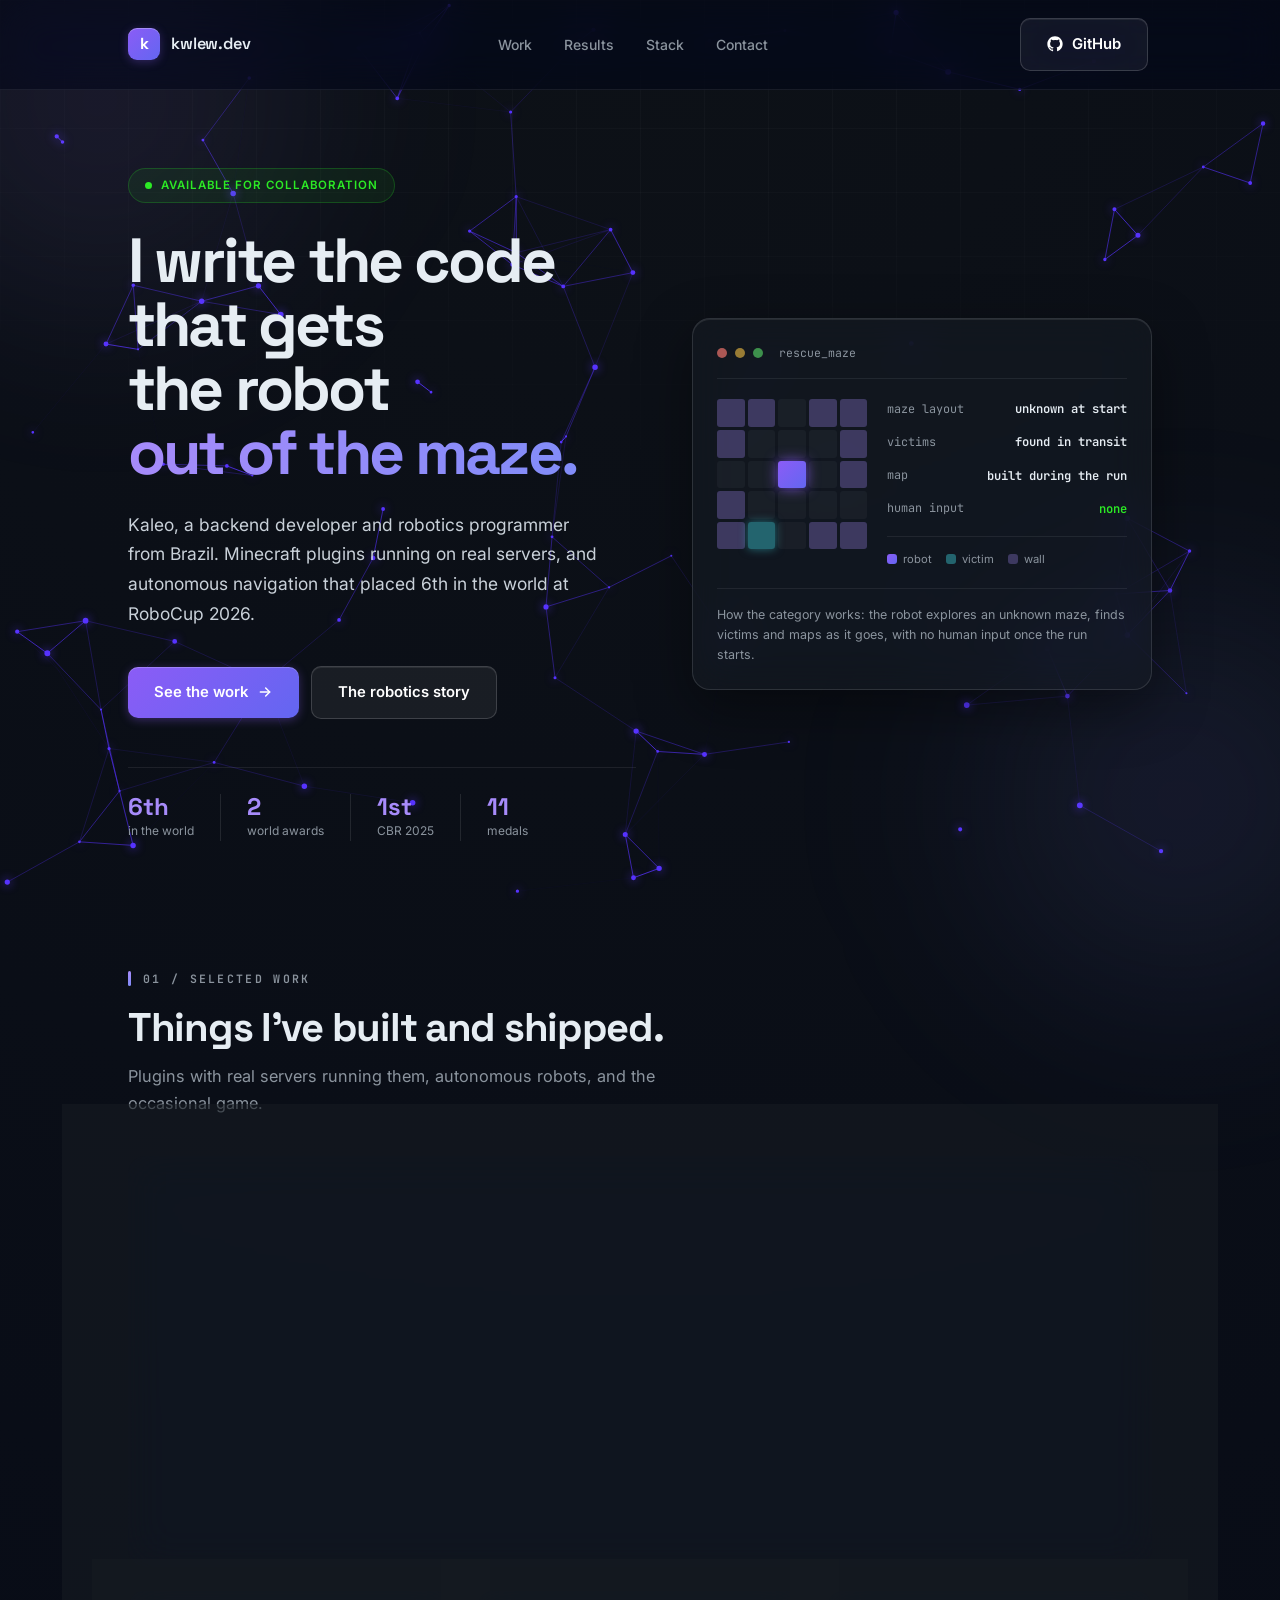
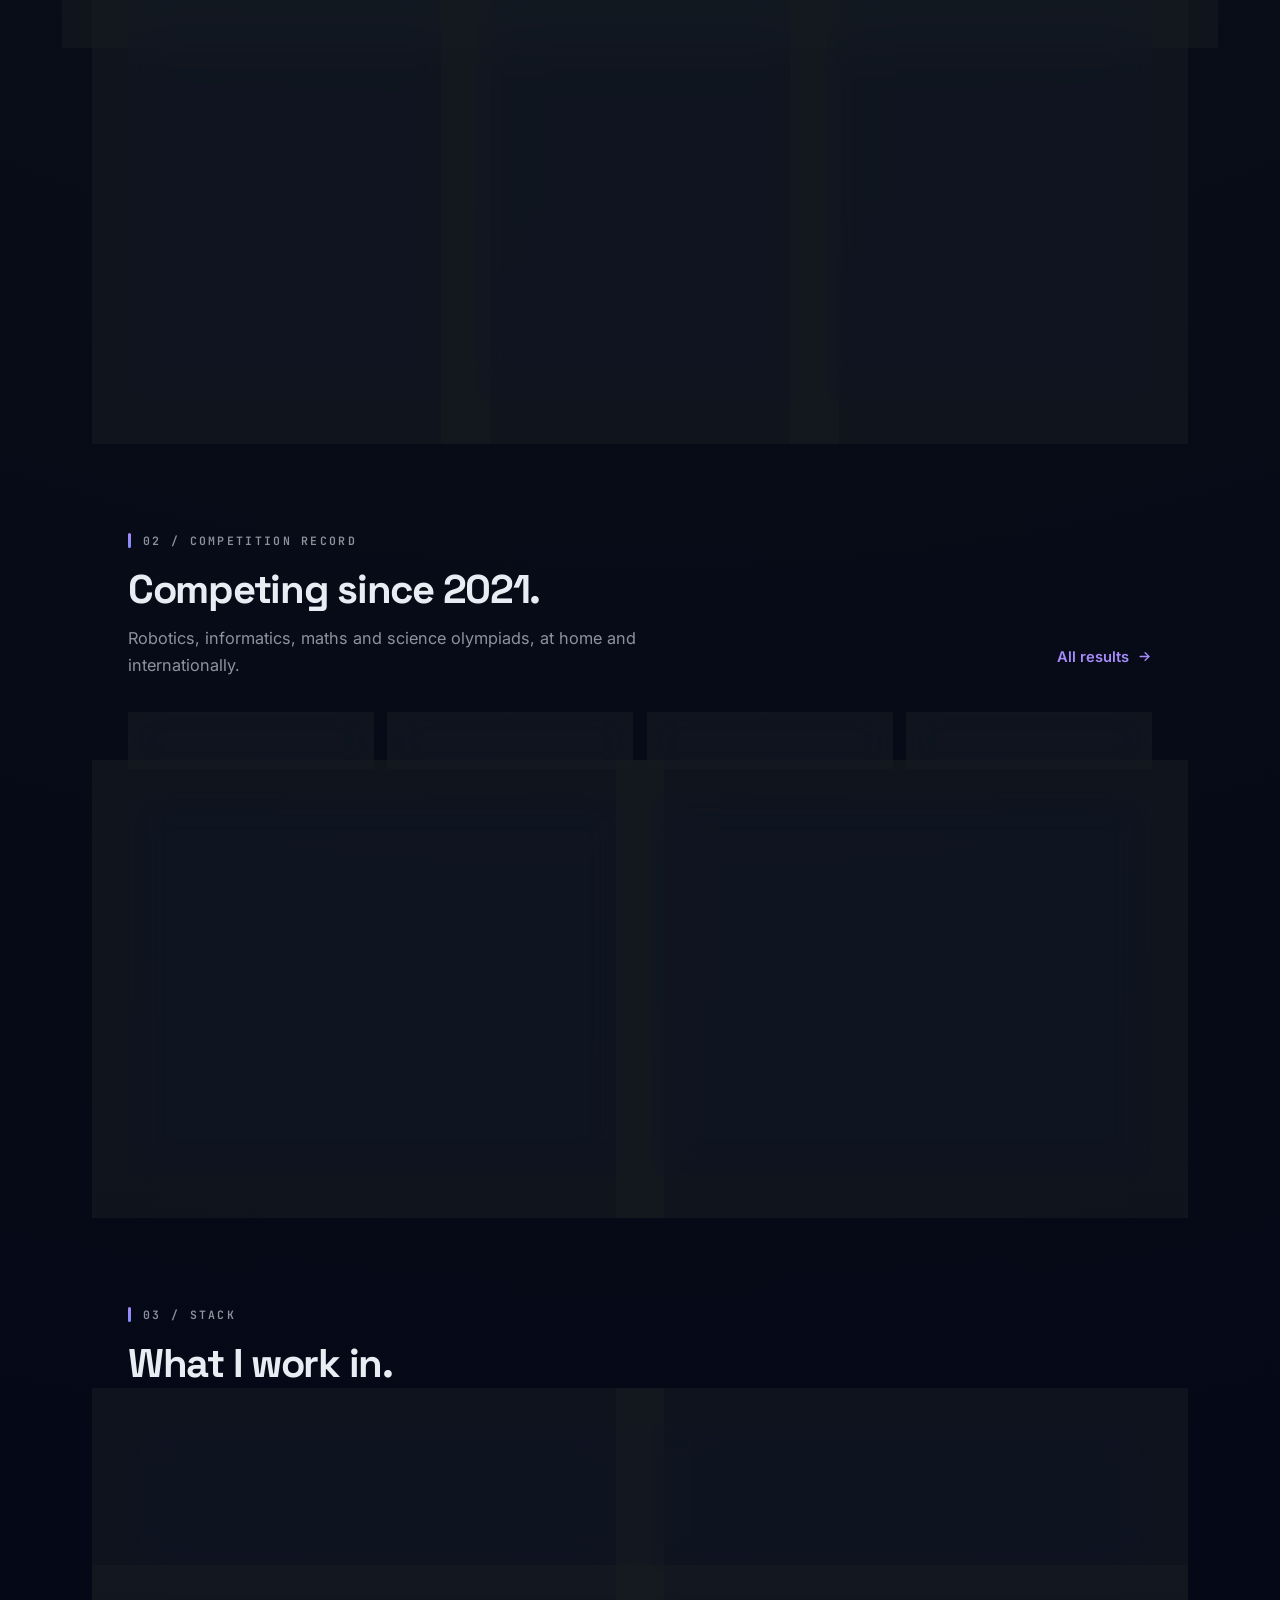
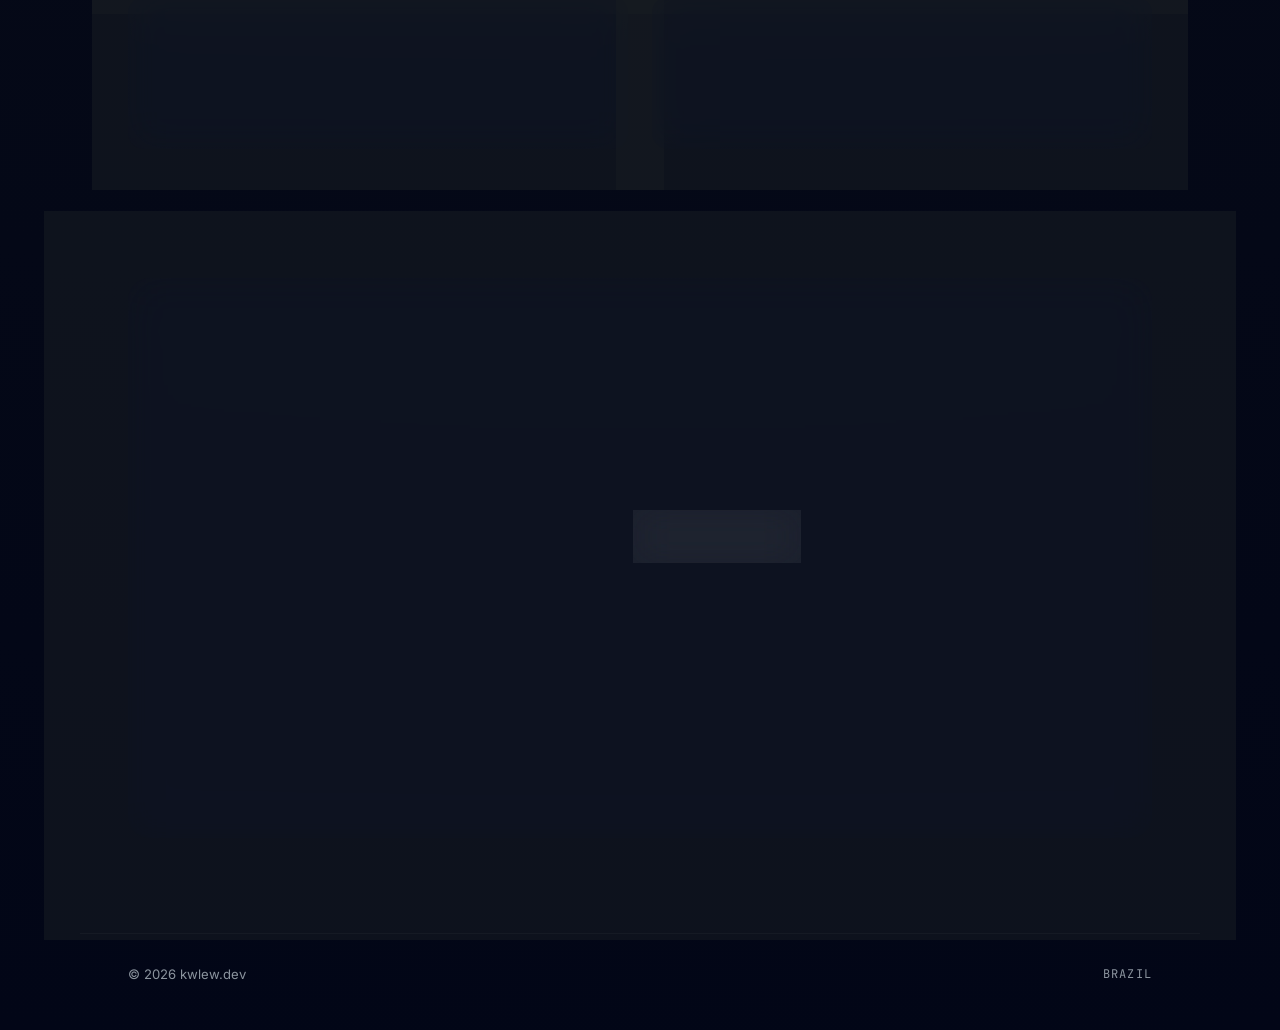
==== index.html @ 6e684828 "Update kMoney description and adjust competition notes; modify sitemap for Starsown game page" ====
<!DOCTYPE html>
<html lang="en">
<head>
  <meta charset="UTF-8" />
  <meta name="viewport" content="width=device-width, initial-scale=1.0" />
  <meta name="description" content="kwlew (Kaleo Soares): backend developer and robotics programmer from Brazil. Minecraft server plugins, autonomous rescue robotics, and international competition results." />
  <meta property="og:type"             content="website" />
  <meta property="og:url"              content="https://kwlew.dev/" />
  <meta property="og:title"            content="kwlew.dev" />
  <meta property="og:description"      content="Backend developer and robotics programmer from Brazil. Minecraft server plugins, autonomous rescue robotics, and international competition results." />
  <meta property="og:image"            content="https://kwlew.dev/assets/images/og-image.png" />
  <meta name="twitter:card"            content="summary_large_image" />
  <meta name="twitter:title"           content="kwlew.dev" />
  <meta name="twitter:description"     content="Backend developer and robotics programmer from Brazil. Minecraft server plugins, autonomous rescue robotics, and international competition results." />
  <meta name="twitter:image"           content="https://kwlew.dev/assets/images/og-image.png" />
  <title>kwlew.dev</title>
  <link rel="icon" type="image/png" sizes="32x32" href="/assets/images/favicon-32.png">
  <link rel="icon" type="image/png" sizes="64x64" href="/assets/images/favicon-64.png">
  <link rel="preconnect" href="https://fonts.googleapis.com">
  <link rel="preconnect" href="https://fonts.gstatic.com" crossorigin>
  <link href="https://fonts.googleapis.com/css2?family=Space+Grotesk:wght@500;600;700&family=Inter:wght@400;500;600;700&family=JetBrains+Mono:wght@500;600&display=swap" rel="stylesheet">
  <link rel="stylesheet" href="/assets/css/main.css?v=12">
</head>
<body>
  <canvas id="particles-bg"></canvas>
  <div class="grid-veil" aria-hidden="true"></div>

  <nav class="site-nav" aria-label="Main navigation">
    <div class="site-nav-inner">
      <a href="#top" class="nav-brand">
        <span class="brand-mark" aria-hidden="true">k</span>
        <span class="brand-name">kwlew.dev</span>
      </a>

      <div class="nav-menu">
        <a href="#work" class="nav-item">Work</a>
        <a href="#results" class="nav-item">Results</a>
        <a href="#stack" class="nav-item">Stack</a>
        <a href="#contact" class="nav-item">Contact</a>
      </div>

      <a class="btn secondary" href="https://github.com/kwlew" target="_blank" rel="noopener noreferrer">
        <svg class="btn-icon" viewBox="0 0 24 24" fill="currentColor" aria-hidden="true"><path d="M12 .5C5.65.5.5 5.65.5 12c0 5.1 3.29 9.43 7.86 10.96.57.1.78-.25.78-.56 0-.27-.01-1.16-.02-2.1-3.2.7-3.88-1.54-3.88-1.54-.52-1.32-1.28-1.67-1.28-1.67-1.05-.72.08-.71.08-.71 1.16.08 1.77 1.2 1.77 1.2 1.03 1.76 2.7 1.25 3.36.96.1-.75.4-1.25.72-1.54-2.55-.29-5.23-1.27-5.23-5.66 0-1.25.45-2.27 1.2-3.07-.12-.3-.52-1.52.12-3.17 0 0 .98-.31 3.2 1.17a11.1 11.1 0 0 1 2.92-.39c.99 0 2 .13 2.92.39 2.22-1.48 3.2-1.17 3.2-1.17.64 1.65.24 2.87.12 3.17.75.8 1.2 1.82 1.2 3.07 0 4.4-2.69 5.37-5.25 5.65.41.35.77 1.04.77 2.1 0 1.52-.01 2.74-.01 3.11 0 .31.2.67.79.56A11.51 11.51 0 0 0 23.5 12C23.5 5.65 18.35.5 12 .5z"/></svg>
        <span>GitHub</span>
      </a>
    </div>
  </nav>

  <main>

    <!-- ===== HERO ===== -->
    <section class="hero" id="top" aria-label="Introduction">
      <div class="hero-grid">

        <div class="hero-body">
          <div class="status-pill">
            <span class="status-dot"></span>
            Available for collaboration
          </div>

          <h1 class="hero-title">
            I write the code<br>that gets the robot<br>
            <span class="accent">out of the maze.</span>
          </h1>

          <p class="hero-sub">
            Kaleo, a backend developer and robotics programmer from Brazil. Minecraft
            plugins running on real servers, and autonomous navigation that placed 6th
            in the world at RoboCup 2026.
          </p>

          <div class="hero-actions">
            <a class="btn" href="#work">
              <span>See the work</span>
              <svg class="arrow" width="16" height="16" viewBox="0 0 24 24" fill="none" stroke="currentColor" stroke-width="2.2" stroke-linecap="round" stroke-linejoin="round" aria-hidden="true"><path d="M5 12h14"></path><path d="m13 6 6 6-6 6"></path></svg>
            </a>
            <a class="btn secondary" href="/robotics.html">
              <span>The robotics story</span>
            </a>
          </div>

          <dl class="hero-stats">
            <div class="hero-stat">
              <dt class="hero-stat-num">6th</dt>
              <dd class="hero-stat-label">in the world</dd>
            </div>
            <div class="hero-stat">
              <dt class="hero-stat-num">2</dt>
              <dd class="hero-stat-label">world awards</dd>
            </div>
            <div class="hero-stat">
              <dt class="hero-stat-num">1st</dt>
              <dd class="hero-stat-label">CBR 2025</dd>
            </div>
            <div class="hero-stat">
              <dt class="hero-stat-num">11</dt>
              <dd class="hero-stat-label">medals</dd>
            </div>
          </dl>
        </div>

        <!-- Illustrative schematic of the Rescue Maze task, not a recorded run. -->
        <figure class="hero-panel">
          <div class="panel-bar">
            <span class="panel-bar-dot" style="background: rgba(255, 123, 114, 0.65);"></span>
            <span class="panel-bar-dot" style="background: rgba(227, 179, 65, 0.65);"></span>
            <span class="panel-bar-dot" style="background: rgba(86, 211, 100, 0.65);"></span>
            <span class="panel-bar-title">rescue_maze</span>
          </div>

          <div class="panel-body">
            <div class="maze" role="img" aria-label="Schematic of a rescue maze: walls, open tiles, the robot, and a victim">
              <span class="maze-cell wall"></span>
              <span class="maze-cell wall"></span>
              <span class="maze-cell"></span>
              <span class="maze-cell wall"></span>
              <span class="maze-cell wall"></span>

              <span class="maze-cell wall"></span>
              <span class="maze-cell"></span>
              <span class="maze-cell"></span>
              <span class="maze-cell"></span>
              <span class="maze-cell wall"></span>

              <span class="maze-cell"></span>
              <span class="maze-cell"></span>
              <span class="maze-cell bot"></span>
              <span class="maze-cell"></span>
              <span class="maze-cell wall"></span>

              <span class="maze-cell wall"></span>
              <span class="maze-cell"></span>
              <span class="maze-cell"></span>
              <span class="maze-cell"></span>
              <span class="maze-cell"></span>

              <span class="maze-cell wall"></span>
              <span class="maze-cell victim"></span>
              <span class="maze-cell"></span>
              <span class="maze-cell wall"></span>
              <span class="maze-cell wall"></span>
            </div>

            <div class="panel-specs">
              <dl class="spec-list">
                <div class="spec-row"><dt>maze layout</dt><dd>unknown at start</dd></div>
                <div class="spec-row"><dt>victims</dt><dd>found in transit</dd></div>
                <div class="spec-row"><dt>map</dt><dd>built during the run</dd></div>
                <div class="spec-row"><dt>human input</dt><dd class="on">none</dd></div>
              </dl>

              <div class="panel-legend">
                <span class="legend-item">
                  <span class="legend-swatch" style="background: var(--gradient-btn);"></span>robot
                </span>
                <span class="legend-item">
                  <span class="legend-swatch" style="background: rgba(57, 197, 207, 0.45);"></span>victim
                </span>
                <span class="legend-item">
                  <span class="legend-swatch" style="background: rgba(167, 139, 250, 0.3);"></span>wall
                </span>
              </div>
            </div>
          </div>

          <figcaption class="panel-note">
            How the category works: the robot explores an unknown maze, finds victims and
            maps as it goes, with no human input once the run starts.
          </figcaption>
        </figure>

      </div>
    </section>

    <!-- ===== SELECTED WORK ===== -->
    <section class="section" id="work" aria-label="Selected work">
      <p class="eyebrow">01 / Selected work</p>
      <h2 class="section-title">Things I&rsquo;ve built and shipped.</h2>
      <p class="section-lead">Plugins with real servers running them, autonomous robots, and the occasional game.</p>

      <div class="featured">
        <div class="featured-body">
          <div class="featured-meta">
            <span class="tag brand">Featured</span>
            <span class="featured-team">BYTEVOLTATEAM</span>
          </div>

          <h3 class="featured-title">Autonomous Rescue Robotics</h3>

          <p>
            RoboCup Rescue Maze robots explore an unknown multi-level maze, detect victims
            and map as they go, with zero human input once the run starts. I write the
            navigation, sensor fusion and victim-detection code.
          </p>

          <div class="tags stack-tags" style="margin-top: 20px;">
            <span class="tag cyan">C / C++</span>
            <span class="tag cyan">Embedded</span>
            <span class="tag gold">Autonomous Nav</span>
            <span class="tag blue">Sensor Fusion</span>
          </div>

          <a class="btn" href="/robotics.html" style="margin-top: 26px; margin-left: 0;">
            <span>Read the full story</span>
            <svg class="arrow" width="15" height="15" viewBox="0 0 24 24" fill="none" stroke="currentColor" stroke-width="2.2" stroke-linecap="round" stroke-linejoin="round" aria-hidden="true"><path d="M5 12h14"></path><path d="m13 6 6 6-6 6"></path></svg>
          </a>
        </div>

        <div class="featured-panel">
          <div class="panel-head">RoboCup 2026 &middot; Incheon, Korea</div>
          <div class="result-row"><span>Outstanding Innovation Award</span><span class="medal-badge world">Winner</span></div>
          <div class="result-row"><span>Community Award</span><span class="medal-badge world">1st Place</span></div>
          <div class="result-row"><span>Overall</span><span class="medal-badge phase">6th Place</span></div>
          <div class="result-row"><span>Documents</span><span class="medal-badge phase">4th Place</span></div>
          <div class="result-row"><span>Super Teams</span><span class="medal-badge phase">5th Place</span></div>
          <div class="result-row"><span>Technical Challenge</span><span class="medal-badge phase">6th Place</span></div>
        </div>
      </div>

      <div class="work-grid">

        <article class="work-card">
          <div class="work-icon" aria-hidden="true">
            <svg width="20" height="20" viewBox="0 0 24 24" fill="none" stroke="currentColor" stroke-width="1.8" stroke-linecap="round" stroke-linejoin="round"><circle cx="12" cy="12" r="8"></circle><path d="M14.8 9.4a3.4 3.4 0 0 0-5.6 1.3"></path><path d="M9.2 14.6a3.4 3.4 0 0 0 5.6-1.3"></path><path d="M12 7v10"></path></svg>
          </div>
          <h3>kMoney</h3>
          <p>A modern economy plugin for Paper 1.21+. Vault compatible, PlaceholderAPI support, money checks, async leaderboard and multi-currency support.</p>
          <div class="tags stack-tags" style="margin-top: 18px;">
            <span class="tag gold">Java</span>
            <span class="tag white">Paper</span>
            <span class="tag red">Open Source</span>
          </div>
          <div class="work-links">
            <a href="/plugins/kmoney.html">Plugin page</a>
            <a href="/docs/kmoney.html">Docs</a>
            <a href="https://modrinth.com/plugin/kmoney" target="_blank" rel="noopener noreferrer">Modrinth</a>
          </div>
        </article>

        <article class="work-card">
          <div class="work-icon" aria-hidden="true">
            <svg width="20" height="20" viewBox="0 0 24 24" fill="none" stroke="currentColor" stroke-width="1.8" stroke-linecap="round" stroke-linejoin="round"><path d="M4 11.5 12 4l8 7.5"></path><path d="M6 10.5V19h12v-8.5"></path><path d="M10 19v-4.5h4V19"></path></svg>
          </div>
          <h3>kSetHome</h3>
          <p>High-performance home management built for speed and a clean, service-based architecture. Multiple homes per player, fully configurable.</p>
          <div class="tags stack-tags" style="margin-top: 18px;">
            <span class="tag gold">Java</span>
            <span class="tag white">Paper</span>
            <span class="tag red">Open Source</span>
          </div>
          <div class="work-links">
            <a href="/plugins/ksethome.html">Plugin page</a>
            <a href="/docs/ksethome.html">Docs</a>
            <a href="https://github.com/kwlew/kSetHome" target="_blank" rel="noopener noreferrer">GitHub</a>
          </div>
        </article>

        <article class="work-card">
          <div class="work-icon" aria-hidden="true">
            <svg width="20" height="20" viewBox="0 0 24 24" fill="none" stroke="currentColor" stroke-width="1.8" stroke-linecap="round" stroke-linejoin="round"><path d="M6.5 8h11a4 4 0 0 1 3.9 3.1l.9 4A3.4 3.4 0 0 1 19 19c-1 0-1.9-.5-2.5-1.3L15 16H9l-1.5 1.7C6.9 18.5 6 19 5 19a3.4 3.4 0 0 1-3.3-3.9l.9-4A4 4 0 0 1 6.5 8Z"></path><path d="M7.5 12.5h2"></path><path d="M8.5 11.5v2"></path><circle cx="16" cy="12" r=".6" fill="currentColor"></circle></svg>
          </div>
          <h3>Starsown</h3>
          <p>An RPG-Like 2D top down built with L&Ouml;VE2D, a side project for getting hands-on with Lua and real-time game loops.</p>
          <div class="tags stack-tags" style="margin-top: 18px;">
            <span class="tag pink">L&Ouml;VE2D</span>
            <span class="tag blue">Lua</span>
            <span class="tag red">Open Source</span>
          </div>
          <div class="work-links">
            <a href="/games/starsown.html">Game page</a>
            <a href="https://github.com/kwlew/Starsown" target="_blank" rel="noopener noreferrer">GitHub</a>
          </div>
        </article>

      </div>
    </section>

    <!-- ===== COMPETITION RECORD ===== -->
    <section class="section" id="results" aria-label="Competition record">
      <p class="eyebrow">02 / Competition record</p>

      <div class="section-head">
        <div>
          <h2 class="section-title">Competing since 2021.</h2>
          <p class="section-lead">Robotics, informatics, maths and science olympiads, at home and internationally.</p>
        </div>
        <a class="text-link" href="/achievements.html">
          <span>All results</span>
          <svg width="15" height="15" viewBox="0 0 24 24" fill="none" stroke="currentColor" stroke-width="2.2" stroke-linecap="round" stroke-linejoin="round" aria-hidden="true"><path d="M5 12h14"></path><path d="m13 6 6 6-6 6"></path></svg>
        </a>
      </div>

      <div class="medal-tiles">
        <div class="medal-summary-item gold">
          <span class="medal-summary-count">4</span>
          <span class="medal-summary-label">Gold</span>
        </div>
        <div class="medal-summary-item silver">
          <span class="medal-summary-count">6</span>
          <span class="medal-summary-label">Silver</span>
        </div>
        <div class="medal-summary-item bronze">
          <span class="medal-summary-count">1</span>
          <span class="medal-summary-label">Bronze</span>
        </div>
        <div class="medal-summary-item national">
          <span class="medal-summary-count">1</span>
          <span class="medal-summary-label">National win</span>
        </div>
      </div>

      <div class="record-grid">

        <article class="record-card">
          <div class="record-name">CBR 2025</div>
          <div class="record-meta">Competi&ccedil;&atilde;o Brasileira de Rob&oacute;tica &middot; Vit&oacute;ria, ES</div>
          <div class="record-sub">A clean sweep of our category.</div>

          <div class="record-rows">
            <div class="result-row"><span>Overall</span><span class="medal-badge national">1st Place</span></div>
            <div class="result-row"><span>Super Teams</span><span class="medal-badge gold">1st Place</span></div>
            <div class="result-row"><span>Technical Challenge</span><span class="medal-badge gold">1st Place</span></div>
            <div class="result-row"><span>Team Description Paper</span><span class="medal-badge gold">1st Place</span></div>
            <div class="result-row"><span>Video</span><span class="medal-badge gold">1st Place</span></div>
          </div>

          <p class="record-note">Competing at CBR 2026 in Jo&atilde;o Pessoa this November 25th-29th.</p>
        </article>

        <article class="record-card">
          <div class="record-name">Olympiads</div>
          <div class="record-meta">Maths, geography, logic, astronomy, informatics</div>
          <div class="record-sub">Individual results, 2021 to 2026.</div>

          <div class="record-rows">
            <div class="result-row"><span>Matem&aacute;tica Canguru &middot; OMC</span><span class="medal-badge gold">3&times; Gold</span></div>
            <div class="result-row"><span>Geografia &middot; OBG</span><span class="medal-badge gold">Gold</span></div>
            <div class="result-row"><span>Rob&oacute;tica Te&oacute;rica &middot; OBR</span><span class="medal-badge silver">Silver</span></div>
            <div class="result-row"><span>Racioc&iacute;nio L&oacute;gico &middot; OBRL</span><span class="medal-badge silver">2&times; Silver</span></div>
            <div class="result-row"><span>Inform&aacute;tica &middot; OBI</span><span class="medal-badge phase">3&times; 2nd Phase</span></div>
          </div>

          <p class="record-note">Plus OBA, OBCIT, OCI, OCQ, ONAD, OBF and OCM. See all results.</p>
        </article>

      </div>
    </section>

    <!-- ===== STACK ===== -->
    <section class="section" id="stack" aria-label="Tech stack">
      <p class="eyebrow">03 / Stack</p>
      <h2 class="section-title">What I work in.</h2>

      <div class="stack-grid">

        <div class="stack-card">
          <div class="stack-card-label">Languages</div>
          <div class="tags">
            <span class="tag orange">Java</span>
            <span class="tag purple">Kotlin</span>
            <span class="tag blue">C++</span>
            <span class="tag cyan">C</span>
            <span class="tag purple">C#</span>
            <span class="tag gold">Python</span>
            <span class="tag gold">JavaScript</span>
            <span class="tag blue">Lua</span>
            <span class="tag cyan">SQL</span>
            <span class="tag orange">HTML5</span>
            <span class="tag blue">CSS3</span>
          </div>
        </div>

        <div class="stack-card">
          <div class="stack-card-label">Backend and Cloud</div>
          <div class="tags">
            <span class="tag green">Spring</span>
            <span class="tag green">Node.js</span>
            <span class="tag white">Paper</span>
            <span class="tag orange">Cloudflare Workers</span>
            <span class="tag cyan">FastAPI</span>
            <span class="tag green">Supabase</span>
          </div>
        </div>

        <div class="stack-card">
          <div class="stack-card-label">Embedded and Systems</div>
          <div class="tags">
            <span class="tag gold">MicroPython</span>
            <span class="tag cyan">RTOS</span>
            <span class="tag white">Linux</span>
            <span class="tag red">OpenGL</span>
            <span class="tag gray">LWJGL</span>
            <span class="tag pink">L&Ouml;VE2D</span>
            <span class="tag white">raylib</span>
          </div>
        </div>

        <div class="stack-card">
          <div class="stack-card-label">Tooling</div>
          <div class="tags">
            <span class="tag blue">Docker</span>
            <span class="tag orange">Git</span>
            <span class="tag cyan">Gradle</span>
            <span class="tag red">Maven</span>
            <span class="tag green">WSL</span>
            <span class="tag purple">discord.js</span>
            <span class="tag white">GitHub Actions</span>
          </div>
        </div>

      </div>
    </section>

    <!-- ===== CONTACT ===== -->
    <section class="section" id="contact" aria-label="Contact">
      <div class="cta-panel">
        <div class="cta-inner">
          <p class="eyebrow">04 / Contact</p>
          <h2 class="section-title">Let&rsquo;s build something.</h2>
          <p class="section-lead">Open to collaboration on plugins, robotics and anything embedded. Email is the fastest way to reach me.</p>

          <div class="cta-actions">
            <a class="btn" href="mailto:kwlew.dev@gmail.com?subject=Project%20inquiry">
              <svg class="btn-icon" viewBox="0 0 24 24" fill="none" stroke="currentColor" stroke-width="2" stroke-linecap="round" stroke-linejoin="round" aria-hidden="true"><rect width="20" height="16" x="2" y="4" rx="2"></rect><path d="m22 7-8.97 5.7a1.94 1.94 0 0 1-2.06 0L2 7"></path></svg>
              <span>Email me</span>
            </a>
            <a class="btn secondary" href="https://github.com/kwlew" target="_blank" rel="noopener noreferrer">
              <svg class="btn-icon" viewBox="0 0 24 24" fill="currentColor" aria-hidden="true"><path d="M12 .5C5.65.5.5 5.65.5 12c0 5.1 3.29 9.43 7.86 10.96.57.1.78-.25.78-.56 0-.27-.01-1.16-.02-2.1-3.2.7-3.88-1.54-3.88-1.54-.52-1.32-1.28-1.67-1.28-1.67-1.05-.72.08-.71.08-.71 1.16.08 1.77 1.2 1.77 1.2 1.03 1.76 2.7 1.25 3.36.96.1-.75.4-1.25.72-1.54-2.55-.29-5.23-1.27-5.23-5.66 0-1.25.45-2.27 1.2-3.07-.12-.3-.52-1.52.12-3.17 0 0 .98-.31 3.2 1.17a11.1 11.1 0 0 1 2.92-.39c.99 0 2 .13 2.92.39 2.22-1.48 3.2-1.17 3.2-1.17.64 1.65.24 2.87.12 3.17.75.8 1.2 1.82 1.2 3.07 0 4.4-2.69 5.37-5.25 5.65.41.35.77 1.04.77 2.1 0 1.52-.01 2.74-.01 3.11 0 .31.2.67.79.56A11.51 11.51 0 0 0 23.5 12C23.5 5.65 18.35.5 12 .5z"/></svg>
              <span>View GitHub</span>
            </a>
          </div>

          <div class="contact-grid">

            <a href="https://modrinth.com/user/kwlew" class="contact-card contact-modrinth" target="_blank" rel="noopener noreferrer">
              <svg class="social-icon" viewBox="0 0 24 24" fill="currentColor" aria-hidden="true">
                <path d="M12.252.004a11.78 11.768 0 0 0-8.92 3.73 11 10.999 0 0 0-2.17 3.11 11.37 11.359 0 0 0-1.16 5.169c0 1.42.17 2.5.6 3.77.24.759.77 1.899 1.17 2.529a12.3 12.298 0 0 0 8.85 5.639c.44.05 2.54.07 2.76.02.2-.04.22.1-.26-1.7l-.36-1.37-1.01-.06a8.5 8.489 0 0 1-5.18-1.8 5.34 5.34 0 0 1-1.3-1.26c0-.05.34-.28.74-.5a37.572 37.545 0 0 1 2.88-1.629c.03 0 .5.45 1.06.98l1 .97 2.07-.43 2.06-.43 1.47-1.47c.8-.8 1.48-1.5 1.48-1.52 0-.09-.42-1.63-.46-1.7-.04-.06-.2-.03-1.02.18-.53.13-1.2.3-1.45.4l-.48.15-.53.53-.53.53-.93.1-.93.07-.52-.5a2.7 2.7 0 0 1-.96-1.7l-.13-.6.43-.57c.68-.9.68-.9 1.46-1.1.4-.1.65-.2.83-.33.13-.099.65-.579 1.14-1.069l.9-.9-.7-.7-.7-.7-1.95.54c-1.07.3-1.96.53-1.97.53-.03 0-2.23 2.48-2.63 2.97l-.29.35.28 1.03c.16.56.3 1.16.31 1.34l.03.3-.34.23c-.37.23-2.22 1.3-2.84 1.63-.36.2-.37.2-.44.1-.08-.1-.23-.6-.32-1.03-.18-.86-.17-2.75.02-3.73a8.84 8.839 0 0 1 7.9-6.93c.43-.03.77-.08.78-.1.06-.17.5-2.999.47-3.039-.01-.02-.1-.02-.2-.03Zm3.68.67c-.2 0-.3.1-.37.38-.06.23-.46 2.42-.46 2.52 0 .04.1.11.22.16a8.51 8.499 0 0 1 2.99 2 8.38 8.379 0 0 1 2.16 3.449 6.9 6.9 0 0 1 .4 2.8c0 1.07 0 1.27-.1 1.73a9.37 9.369 0 0 1-1.76 3.769c-.32.4-.98 1.06-1.37 1.38-.38.32-1.54 1.1-1.7 1.14-.1.03-.1.06-.07.26.03.18.64 2.56.7 2.78l.06.06a12.07 12.058 0 0 0 7.27-9.4c.13-.77.13-2.58 0-3.4a11.96 11.948 0 0 0-5.73-8.578c-.7-.42-2.05-1.06-2.25-1.06Z"/>
              </svg>
              <div>
                <strong>Modrinth</strong>
                <small>Plugin downloads</small>
              </div>
            </a>

            <a href="https://codeforces.com/profile/kwlew" class="contact-card contact-codeforces" target="_blank" rel="noopener noreferrer">
              <svg class="social-icon" viewBox="0 0 24 24" fill="currentColor" aria-hidden="true">
                <path d="M4.5 7.5A1.5 1.5 0 0 1 6 9v10.5A1.5 1.5 0 0 1 4.5 21h-3A1.5 1.5 0 0 1 0 19.5V9a1.5 1.5 0 0 1 1.5-1.5h3zm9-4.5A1.5 1.5 0 0 1 15 4.5v15a1.5 1.5 0 0 1-1.5 1.5h-3A1.5 1.5 0 0 1 9 19.5v-15A1.5 1.5 0 0 1 10.5 3h3zm9 7.5A1.5 1.5 0 0 1 24 12v7.5A1.5 1.5 0 0 1 22.5 21h-3A1.5 1.5 0 0 1 18 19.5V12a1.5 1.5 0 0 1 1.5-1.5h3z"/>
              </svg>
              <div>
                <strong>Codeforces</strong>
                <small>Competitive programming</small>
              </div>
            </a>

            <a href="https://leetcode.com/u/kwlew" class="contact-card contact-leetcode" target="_blank" rel="noopener noreferrer">
              <svg class="social-icon" viewBox="0 0 24 24" fill="currentColor" aria-hidden="true">
                <path d="M13.483 0a1.374 1.374 0 0 0-.961.438L7.116 6.226l-3.854 4.126a5.266 5.266 0 0 0-1.209 2.104 5.35 5.35 0 0 0-.125.513 5.527 5.527 0 0 0 .062 2.362 5.83 5.83 0 0 0 .349 1.017 5.938 5.938 0 0 0 1.271 1.818l4.277 4.193.039.038c2.248 2.165 5.852 2.133 8.063-.074l2.396-2.392c.54-.54.54-1.414.003-1.955a1.378 1.378 0 0 0-1.951-.003l-2.396 2.392a3.021 3.021 0 0 1-4.205.038l-.02-.019-4.276-4.193c-.652-.64-.972-1.469-.948-2.263a2.68 2.68 0 0 1 .066-.523 2.545 2.545 0 0 1 .619-1.164L9.13 8.114c1.058-1.134 3.204-1.27 4.43-.278l3.501 2.831c.593.48 1.461.387 1.94-.207a1.384 1.384 0 0 0-.207-1.943l-3.5-2.831c-.8-.647-1.766-1.045-2.774-1.202l2.015-2.158A1.384 1.384 0 0 0 13.483 0zm-2.866 12.815a1.38 1.38 0 0 0-1.38 1.382 1.38 1.38 0 0 0 1.38 1.382H20.79a1.38 1.38 0 0 0 1.38-1.382 1.38 1.38 0 0 0-1.38-1.382z"/>
              </svg>
              <div>
                <strong>LeetCode</strong>
                <small>Problem solving</small>
              </div>
            </a>

            <a href="https://instagram.com/kaleo.sm" class="contact-card contact-instagram" target="_blank" rel="noopener noreferrer">
              <svg class="social-icon" viewBox="0 0 24 24" fill="currentColor" aria-hidden="true">
                <path d="M7 2C4.24 2 2 4.24 2 7v10c0 2.76 2.24 5 5 5h10c2.76 0 5-2.24 5-5V7c0-2.76-2.24-5-5-5H7zm10 2c1.66 0 3 1.34 3 3v10c0 1.66-1.34 3-3 3H7c-1.66 0-3-1.34-3-3V7c0-1.66 1.34-3 3-3h10zm-5 3a5 5 0 100 10 5 5 0 000-10zm0 2a3 3 0 110 6 3 3 0 010-6zm4.5-2.75a1.25 1.25 0 100 2.5 1.25 1.25 0 000-2.5z"/>
              </svg>
              <div>
                <strong>Instagram</strong>
                <small>@kaleo.sm</small>
              </div>
            </a>

            <a href="https://neps.academy/user/27568" class="contact-card contact-neps" target="_blank" rel="noopener noreferrer">
              <svg class="social-icon" viewBox="0 0 24 24" fill="currentColor" aria-hidden="true">
                <path d="M2 2h4l7 12V2h4v20h-4L6 10v12H2V2z"/>
              </svg>
              <div>
                <strong>NEPS Academy</strong>
                <small>Olympiad training</small>
              </div>
            </a>

            <span class="contact-card contact-discord" aria-label="Discord server, coming soon">
              <svg class="social-icon" viewBox="0 0 24 24" fill="currentColor" aria-hidden="true">
                <path d="M20.317 4.37a19.791 19.791 0 0 0-4.885-1.515.074.074 0 0 0-.079.037c-.21.375-.444.864-.608 1.25a18.27 18.27 0 0 0-5.487 0 12.64 12.64 0 0 0-.617-1.25.077.077 0 0 0-.079-.037A19.736 19.736 0 0 0 3.677 4.37a.07.07 0 0 0-.032.027C.533 9.046-.32 13.58.099 18.057a.082.082 0 0 0 .031.057 19.9 19.9 0 0 0 5.993 3.03.078.078 0 0 0 .084-.028 14.09 14.09 0 0 0 1.226-1.994.076.076 0 0 0-.041-.106 13.107 13.107 0 0 1-1.872-.892.077.077 0 0 1-.008-.128 10.2 10.2 0 0 0 .372-.292.074.074 0 0 1 .077-.01c3.928 1.793 8.18 1.793 12.062 0a.074.074 0 0 1 .078.01c.12.098.246.198.373.292a.077.077 0 0 1-.006.127 12.299 12.299 0 0 1-1.873.892.077.077 0 0 0-.041.107c.36.698.772 1.362 1.225 1.993a.076.076 0 0 0 .084.028 19.839 19.839 0 0 0 6.002-3.03.077.077 0 0 0 .032-.054c.5-5.177-.838-9.674-3.549-13.66a.061.061 0 0 0-.031-.03zM8.02 15.33c-1.183 0-2.157-1.085-2.157-2.419 0-1.333.956-2.419 2.157-2.419 1.21 0 2.176 1.096 2.157 2.42 0 1.333-.956 2.418-2.157 2.418zm7.975 0c-1.183 0-2.157-1.085-2.157-2.419 0-1.333.955-2.419 2.157-2.419 1.21 0 2.176 1.096 2.157 2.42 0 1.333-.946 2.418-2.157 2.418z"/>
              </svg>
              <div>
                <strong>Discord</strong>
                <small>Coming soon</small>
              </div>
            </span>

          </div>
        </div>
      </div>
    </section>

  </main>

  <footer class="site-footer">
    <span>&copy; 2026 kwlew.dev</span>
    <span class="footer-place">BRAZIL</span>
  </footer>

  <script src="/assets/js/particles.js?v=3"></script>
  <script>
    // Highlight the nav item for whichever section is currently in view.
    // Driven by scroll position rather than IntersectionObserver: the same
    // few rect reads, but it also behaves in throttled/background tabs where
    // observer callbacks are not delivered.
    (function () {
      const items = Array.from(document.querySelectorAll('.nav-item'));
      if (!items.length) return;

      const pairs = items
        .map(a => ({ link: a, section: document.getElementById(a.getAttribute('href').slice(1)) }))
        .filter(p => p.section);

      if (!pairs.length) return;

      function sync() {
        // Reference line sits ~40% down the viewport. Sections are in
        // document order, so the last one that has crossed it is current.
        const line = window.innerHeight * 0.4;
        let current = null;

        for (const p of pairs) {
          if (p.section.getBoundingClientRect().top <= line) current = p;
        }

        for (const p of pairs) {
          p.link.classList.toggle('active', p === current);
        }
      }

      window.addEventListener('scroll', sync, { passive: true });
      window.addEventListener('resize', sync, { passive: true });
      sync();
    })();
  </script>
</body>
</html>
---- assets/css/main.css ----
/* ===== DESIGN TOKENS ===== */
:root {
  --c-bg: #0d1117;
  --c-bg-deep: #020617;
  --c-surface: rgba(22, 27, 34, 0.6);
  --c-surface-nav: rgba(22, 27, 34, 0.5);
  --c-surface-sunken: rgba(2, 6, 23, 0.45);
  --glass-blur: blur(20px) saturate(160%);
  --c-border: rgba(255, 255, 255, 0.12);
  --c-border-faint: rgba(255, 255, 255, 0.14);
  --c-border-hair: rgba(255, 255, 255, 0.07);
  --c-border-dark: #30363d;
  --c-text: #e6edf3;
  --c-text-secondary: #c9d1d9;
  --c-text-muted: #8b949e;

  /* Status accent, reserved for the "active" pill/dot only. Every other
     accent on the site is the purple brand palette below. */
  --c-green: #2cea25;
  --c-green-rgb: 44, 234, 37;

  /* Brand accent: purple/violet. Drives headings, buttons, hovers, glows
     and the particle background. */
  --c-purple: #a78bfa;
  --c-purple-rgb: 167, 139, 250;
  --c-purple-light: #c4b5fd;
  --c-purple-alt: #8b5cf6;
  --c-purple-alt-rgb: 139, 92, 246;
  --c-violet: #818cf8;
  --c-violet-rgb: 129, 140, 248;
  --c-violet-dark: #6366f1;
  --c-violet-dark-rgb: 99, 102, 241;
  --c-dark: #0d1117;
  --gradient-brand: linear-gradient(100deg, var(--c-purple), var(--c-violet));
  --gradient-btn: linear-gradient(135deg, var(--c-purple-alt), var(--c-violet-dark));

  /* Type. A distinctive display face over a neutral body face, plus a mono
     for eyebrows and small technical labels. */
  --font-display: 'Space Grotesk', 'Segoe UI', system-ui, sans-serif;
  --font-body: 'Inter', system-ui, -apple-system, "Segoe UI", Arial, sans-serif;
  --font-mono: 'JetBrains Mono', "Fira Code", "Cascadia Code", Consolas, monospace;

  /* Label palette, tuned for the #0d1117 background.
     Each entry is an RGB triplet (for the translucent fill/border) plus a
     solid foreground. Fully-saturated values like #00ffff or #ff0000 vibrate
     badly on a dark surface and read as a different weight than their
     neighbours, so every hue here is pulled to a comparable lightness. */
  --label-red-rgb: 255, 123, 114;      --label-red: #ff7b72;
  --label-orange-rgb: 255, 166, 87;    --label-orange: #ffa657;
  --label-gold-rgb: 227, 179, 65;      --label-gold: #e3b341;
  --label-green-rgb: 86, 211, 100;     --label-green: #56d364;
  --label-cyan-rgb: 57, 197, 207;      --label-cyan: #39c5cf;
  --label-blue-rgb: 88, 166, 255;      --label-blue: #58a6ff;
  --label-purple-rgb: 188, 140, 255;   --label-purple: #bc8cff;
  --label-pink-rgb: 247, 120, 186;     --label-pink: #f778ba;
  --label-silver-rgb: 201, 209, 217;   --label-silver: #c9d1d9;
  --label-bronze-rgb: 224, 144, 79;    --label-bronze: #e0904f;
  --label-white-rgb: 230, 237, 243;    --label-white: #e6edf3;
  --label-gray-rgb: 139, 148, 158;     --label-gray: #8b949e;

  /* Shared fill/border strengths so every label reads at one weight */
  --label-fill: 0.10;
  --label-stroke: 0.28;

  --radius-card: 16px;
  --radius-btn: 10px;
  --radius-social: 12px;

  /* Section rhythm */
  --section-gap: 128px;

  /* Motion */
  --ease-out: cubic-bezier(0.22, 1, 0.36, 1);
  --ease-smooth: cubic-bezier(0.4, 0, 0.2, 1);
  --t-fast: 0.18s;
  --t-med: 0.32s;
  --t-slow: 0.55s;
}

/* ===== RESET ===== */
*, *::before, *::after {
  margin: 0;
  padding: 0;
  box-sizing: border-box;
}

/* ===== BASE ===== */
html {
  min-height: 100%;
  /* Solid colour first: the gradient only paints over html's own box, so any
     canvas beyond it (long pages, overscroll) would otherwise fall back to
     the browser's default white. */
  background-color: var(--c-bg-deep);
  background-image: radial-gradient(circle at top, var(--c-bg), var(--c-bg-deep));
  scroll-behavior: smooth;
}

body {
  min-height: 100%;
  font-family: var(--font-body);
  font-size: 1rem;
  line-height: 1.65;
  color: var(--c-text);
  overflow-x: hidden;
  -webkit-font-smoothing: antialiased;
  -moz-osx-font-smoothing: grayscale;
  text-rendering: optimizeLegibility;
}

/* Anchored sections clear the sticky header offset */
[id] {
  scroll-margin-top: 96px;
}

/* ===== PARTICLES BACKGROUND ===== */
#particles-bg {
  position: fixed;
  top: 0;
  left: 0;
  width: 100%;
  height: 100%;
  z-index: -3;
  pointer-events: none;
}

/* ===== GLOW BLOBS ===== */
body::before {
  content: "";
  position: fixed;
  width: 600px;
  height: 600px;
  background: radial-gradient(circle, rgba(var(--c-purple-rgb), 0.12), transparent 70%);
  top: -200px;
  left: -200px;
  filter: blur(80px);
  z-index: -2;
  pointer-events: none;
}

body::after {
  content: "";
  position: fixed;
  width: 600px;
  height: 600px;
  background: radial-gradient(circle, rgba(var(--c-violet-rgb), 0.12), transparent 70%);
  bottom: -200px;
  right: -200px;
  filter: blur(80px);
  z-index: -2;
  pointer-events: none;
}

/* Fine grid texture behind the top of the page, faded out with a mask so it
   never reads as a hard edge partway down. */
.grid-veil {
  position: fixed;
  inset: 0;
  z-index: -2;
  pointer-events: none;
  background-image:
    linear-gradient(rgba(255, 255, 255, 0.022) 1px, transparent 1px),
    linear-gradient(90deg, rgba(255, 255, 255, 0.022) 1px, transparent 1px);
  background-size: 64px 64px;
  -webkit-mask-image: radial-gradient(ellipse 90% 60% at 50% 0%, #000 30%, transparent 100%);
  mask-image: radial-gradient(ellipse 90% 60% at 50% 0%, #000 30%, transparent 100%);
}

/* ===== HOME BUTTON (sub-pages) ===== */
.home-btn {
  position: fixed;
  top: 20px;
  left: 20px;
  z-index: 1000;
  padding: 10px 14px;
  border-radius: 10px;
  background: var(--c-surface-nav);
  backdrop-filter: var(--glass-blur);
  color: var(--c-text);
  text-decoration: none;
  font-weight: bold;
  border: 1px solid var(--c-border-faint);
  transition: transform var(--t-fast) var(--ease-out),
              box-shadow var(--t-fast) var(--ease-out),
              border-color var(--t-fast) var(--ease-out);
  line-height: 1;
}

.home-btn:hover {
  transform: scale(1.06);
  border-color: rgba(var(--c-purple-rgb), 0.3);
  box-shadow: 0 0 20px rgba(var(--c-purple-rgb), 0.45);
}

/* ===== HEADER (sub-pages) ===== */
header {
  text-align: center;
  padding: 96px 20px 56px;
}

/* Staggered entrance for the hero on first paint */
@keyframes rise-in {
  from { opacity: 0; transform: translateY(18px); }
  to   { opacity: 1; transform: translateY(0); }
}

header > * {
  animation: rise-in 0.7s var(--ease-out) both;
}

header .status-pill { animation-delay: 0.05s; }
header h1           { animation-delay: 0.13s; }
header .subtitle    { animation-delay: 0.21s; }
header .tagline     { animation-delay: 0.29s; }

/* ===== HEADINGS ===== */
h1, h2, h3 {
  font-family: var(--font-display);
  letter-spacing: -0.03em;
}

h1 {
  font-size: 3.4rem;
  font-weight: 700;
  line-height: 1.05;
  background: var(--gradient-brand);
  -webkit-background-clip: text;
  -webkit-text-fill-color: transparent;
  background-clip: text;
}

/* Prevent gradient bleeding onto emojis */
.emoji {
  -webkit-text-fill-color: initial;
  background: none;
  display: inline-block;
}

.subtitle {
  color: var(--c-text-muted);
  margin-top: 12px;
  font-size: 0.9rem;
  letter-spacing: 0.06em;
  text-transform: uppercase;
  font-family: var(--font-body);
}

.tagline {
  margin-top: 14px;
  font-size: 1.05rem;
  color: var(--c-text-secondary);
  max-width: 480px;
  margin-left: auto;
  margin-right: auto;
}

/* ===== STATUS PILL ===== */
.status-pill {
  display: inline-flex;
  align-items: center;
  gap: 9px;
  padding: 7px 16px;
  border-radius: 20px;
  background: rgba(var(--c-green-rgb), 0.07);
  border: 1px solid rgba(var(--c-green-rgb), 0.22);
  color: var(--c-green);
  font-size: 0.72rem;
  font-weight: 600;
  letter-spacing: 0.08em;
  text-transform: uppercase;
  animation: pill-pulse 1s ease-in-out infinite;
}

.status-dot {
  width: 7px;
  height: 7px;
  border-radius: 50%;
  background: var(--c-green);
  flex-shrink: 0;
  animation: dot-pulse 1.5s ease-in-out infinite;
}

@keyframes dot-pulse {
  0%, 100% { opacity: 1; }
  50%       { opacity: 0.3; }
}

@keyframes pill-pulse {
  0%, 100% { background: rgba(var(--c-green-rgb), 0.07); }
  50%       { background: rgba(var(--c-green-rgb), 0.12); }
}

/* ===== CONTAINER ===== */
.container {
  max-width: 900px;
  margin: 0 auto;
  padding: 0 20px;
}

.container-wide {
  max-width: 1120px;
  margin: 0 auto;
  padding: 0 48px;
}

/* ===== SITE NAV (landing page) ===== */
.site-nav {
  position: sticky;
  top: 0;
  z-index: 100;
  backdrop-filter: var(--glass-blur);
  background: rgba(2, 6, 23, 0.55);
  border-bottom: 1px solid var(--c-border-hair);
}

.site-nav-inner {
  display: flex;
  align-items: center;
  justify-content: space-between;
  gap: 32px;
  max-width: 1120px;
  margin: 0 auto;
  padding: 14px 48px;
}

.nav-brand {
  display: flex;
  align-items: center;
  gap: 11px;
  text-decoration: none;
  min-height: 44px;
}

.brand-mark {
  width: 32px;
  height: 32px;
  border-radius: 9px;
  background: var(--gradient-btn);
  display: flex;
  align-items: center;
  justify-content: center;
  font-family: var(--font-display);
  font-weight: 700;
  font-size: 1rem;
  color: #fff;
  box-shadow: inset 0 1px 0 rgba(255, 255, 255, 0.28),
              0 2px 10px rgba(var(--c-purple-alt-rgb), 0.3);
  flex-shrink: 0;
}

.brand-name {
  font-family: var(--font-display);
  font-weight: 600;
  font-size: 1.02rem;
  letter-spacing: -0.01em;
  color: var(--c-text);
}

.nav-menu {
  display: flex;
  align-items: center;
  gap: 2px;
}

.nav-item {
  padding: 8px 15px;
  border-radius: 8px;
  font-size: 0.875rem;
  font-weight: 500;
  color: var(--c-text-muted);
  text-decoration: none;
  transition: color var(--t-fast) var(--ease-smooth),
              background-color var(--t-fast) var(--ease-smooth);
}

.nav-item:hover {
  color: var(--c-text);
  background: rgba(255, 255, 255, 0.05);
}

.nav-item.active {
  color: var(--c-text);
  background: rgba(255, 255, 255, 0.08);
}

/* ===== HERO ===== */
.hero {
  max-width: 1120px;
  margin: 0 auto;
  padding: 78px 48px 0;
}

.hero-grid {
  display: grid;
  grid-template-columns: 1.05fr 0.95fr;
  gap: 56px;
  align-items: center;
}

.hero-body {
  display: flex;
  flex-direction: column;
  align-items: flex-start;
}

.hero-body > * {
  animation: rise-in 0.7s var(--ease-out) both;
}

.hero-body .status-pill { animation-delay: 0.05s; }
.hero-title             { animation-delay: 0.13s; }
.hero-sub               { animation-delay: 0.21s; }
.hero-actions           { animation-delay: 0.29s; }
.hero-stats             { animation-delay: 0.37s; }

.hero-panel {
  animation: rise-in 0.7s var(--ease-out) 0.33s both;
}

.hero-title {
  margin-top: 26px;
  font-size: 3.9rem;
  font-weight: 700;
  letter-spacing: -0.045em;
  line-height: 1.03;
  text-wrap: pretty;
  color: var(--c-text);
  background: none;
  -webkit-text-fill-color: currentColor;
}

.hero-title .accent {
  background: var(--gradient-brand);
  -webkit-background-clip: text;
  background-clip: text;
  -webkit-text-fill-color: transparent;
  color: transparent;
}

.hero-sub {
  max-width: 480px;
  margin-top: 24px;
  font-size: 1.09rem;
  line-height: 1.7;
  color: var(--c-text-secondary);
  text-wrap: pretty;
}

.hero-actions {
  display: flex;
  align-items: center;
  flex-wrap: wrap;
  gap: 12px;
  margin-top: 34px;
}

.hero-actions .btn {
  margin-left: 0;
  margin-right: 0;
}

/* ===== HERO STATS ===== */
.hero-stats {
  display: flex;
  align-items: center;
  flex-wrap: wrap;
  gap: 26px;
  width: 100%;
  margin-top: 44px;
  padding-top: 26px;
  border-top: 1px solid rgba(255, 255, 255, 0.08);
}

.hero-stat {
  display: flex;
  flex-direction: column;
  gap: 1px;
}

/* Dividers are borders rather than elements, so the <dl> keeps a valid
   content model (only div > dt/dd groups). */
.hero-stat + .hero-stat {
  border-left: 1px solid rgba(255, 255, 255, 0.1);
  padding-left: 26px;
}

.hero-stat-num {
  font-family: var(--font-display);
  font-size: 1.5rem;
  font-weight: 700;
  line-height: 1.1;
  color: var(--c-purple);
}

.hero-stat-label {
  font-size: 0.75rem;
  color: var(--c-text-muted);
}


/* ===== HERO PANEL (Rescue Maze schematic) ===== */
.hero-panel {
  padding: 24px;
  border-radius: 18px;
  background: var(--c-surface);
  backdrop-filter: var(--glass-blur);
  border: 1px solid var(--c-border);
  box-shadow: 0 18px 56px rgba(0, 0, 0, 0.4),
              inset 0 1px 0 rgba(255, 255, 255, 0.09);
}

.panel-bar {
  display: flex;
  align-items: center;
  gap: 8px;
  padding-bottom: 16px;
  border-bottom: 1px solid var(--c-border-hair);
}

.panel-bar-dot {
  width: 10px;
  height: 10px;
  border-radius: 50%;
  flex-shrink: 0;
}

.panel-bar-title {
  margin-left: 8px;
  font-family: var(--font-mono);
  font-size: 0.72rem;
  color: var(--c-text-muted);
}

.panel-body {
  display: grid;
  grid-template-columns: 150px 1fr;
  gap: 20px;
  margin-top: 20px;
}

/* Schematic of a maze layout. Illustrative, not a recorded run. */
.maze {
  display: grid;
  grid-template-columns: repeat(5, 1fr);
  grid-template-rows: repeat(5, 1fr);
  gap: 3px;
  width: 150px;
  height: 150px;
}

.maze-cell {
  border-radius: 3px;
  background: rgba(255, 255, 255, 0.04);
}

.maze-cell.wall   { background: rgba(var(--c-purple-rgb), 0.3); }

.maze-cell.bot {
  background: var(--gradient-btn);
  box-shadow: 0 0 14px rgba(var(--c-purple-alt-rgb), 0.8);
}

.maze-cell.victim {
  background: rgba(var(--label-cyan-rgb), 0.45);
  box-shadow: 0 0 10px rgba(var(--label-cyan-rgb), 0.5);
}

.panel-specs {
  display: flex;
  flex-direction: column;
  gap: 13px;
}

.spec-list {
  display: flex;
  flex-direction: column;
  gap: 13px;
}

.spec-row {
  display: flex;
  align-items: center;
  justify-content: space-between;
  gap: 12px;
}

.spec-row dt,
.spec-row dd {
  font-family: var(--font-mono);
  font-size: 0.74rem;
  color: var(--c-text-muted);
}

.spec-row dd {
  font-size: 0.76rem;
  font-weight: 600;
  color: var(--c-text);
  text-align: right;
}

.spec-row dd.on {
  color: var(--c-green);
}

.panel-legend {
  display: flex;
  flex-wrap: wrap;
  gap: 14px;
  margin-top: 4px;
  padding-top: 13px;
  border-top: 1px solid var(--c-border-hair);
}

.legend-item {
  display: inline-flex;
  align-items: center;
  gap: 6px;
  font-size: 0.7rem;
  color: var(--c-text-muted);
}

.legend-swatch {
  width: 10px;
  height: 10px;
  border-radius: 3px;
  flex-shrink: 0;
}

.panel-note {
  margin-top: 20px;
  padding-top: 16px;
  border-top: 1px solid var(--c-border-hair);
  font-size: 0.78rem;
  line-height: 1.6;
  color: var(--c-text-muted);
}

/* ===== SECTIONS ===== */
.section {
  max-width: 1120px;
  margin: 0 auto;
  padding: var(--section-gap) 48px 0;
}

.eyebrow {
  display: flex;
  align-items: center;
  gap: 12px;
  font-family: var(--font-mono);
  font-size: 0.72rem;
  font-weight: 600;
  letter-spacing: 0.2em;
  text-transform: uppercase;
  color: var(--c-text-muted);
}

.eyebrow::before {
  content: "";
  width: 3px;
  height: 15px;
  border-radius: 3px;
  background: linear-gradient(180deg, var(--c-purple), var(--c-violet));
  flex-shrink: 0;
}

.section-title {
  margin-top: 18px;
  font-size: 2.5rem;
  font-weight: 700;
  letter-spacing: -0.032em;
  line-height: 1.12;
  color: var(--c-text);
}

.section-lead {
  max-width: 580px;
  margin-top: 12px;
  font-size: 1.02rem;
  color: var(--c-text-muted);
}

.section-head {
  display: flex;
  align-items: flex-end;
  justify-content: space-between;
  gap: 32px;
  margin-top: 18px;
}

.section-head .section-title {
  margin-top: 0;
}

.text-link {
  display: inline-flex;
  align-items: center;
  gap: 8px;
  flex-shrink: 0;
  font-size: 0.92rem;
  font-weight: 600;
  color: var(--c-purple);
  text-decoration: none;
  min-height: 44px;
  transition: color var(--t-fast) var(--ease-smooth);
}

.text-link:hover {
  color: var(--c-purple-light);
}

.text-link svg {
  transition: transform var(--t-fast) var(--ease-out);
}

.text-link:hover svg {
  transform: translateX(3px);
}

/* ===== FEATURED CARD ===== */
.featured {
  display: grid;
  grid-template-columns: repeat(2, minmax(0, 1fr));
  gap: 34px;
  align-items: center;
  margin-top: 40px;
  padding: 34px;
  border-radius: 18px;
  background: var(--c-surface);
  backdrop-filter: var(--glass-blur);
  border: 1px solid rgba(var(--c-purple-rgb), 0.22);
  box-shadow: 0 14px 44px rgba(var(--c-purple-alt-rgb), 0.12),
              inset 0 1px 0 rgba(255, 255, 255, 0.08);
}

.featured-body {
  display: flex;
  flex-direction: column;
  align-items: flex-start;
}

.featured-meta {
  display: flex;
  align-items: center;
  flex-wrap: wrap;
  gap: 10px;
}

.featured-team {
  font-family: var(--font-mono);
  font-size: 0.7rem;
  letter-spacing: 0.12em;
  color: var(--c-text-muted);
}

.featured-title {
  margin-top: 16px;
  font-size: 1.85rem;
  font-weight: 700;
  letter-spacing: -0.025em;
  color: var(--c-text);
}

.featured-body p {
  margin-top: 12px;
  font-size: 0.99rem;
  line-height: 1.7;
  color: var(--c-text-secondary);
}

.featured-panel {
  display: flex;
  flex-direction: column;
  gap: 9px;
  padding: 24px;
  border-radius: 14px;
  background: var(--c-surface-sunken);
  border: 1px solid rgba(255, 255, 255, 0.08);
}

.panel-head {
  font-family: var(--font-mono);
  font-size: 0.68rem;
  letter-spacing: 0.14em;
  text-transform: uppercase;
  color: var(--c-text-muted);
  padding-bottom: 6px;
  border-bottom: 1px solid var(--c-border-hair);
}

.result-row {
  display: flex;
  align-items: center;
  justify-content: space-between;
  gap: 12px;
}

.result-row span:first-child {
  font-size: 0.85rem;
  color: var(--c-text-secondary);
}

/* ===== WORK GRID ===== */
.work-grid {
  display: grid;
  grid-template-columns: repeat(3, minmax(0, 1fr));
  gap: 24px;
  margin-top: 24px;
}

.work-card {
  display: flex;
  flex-direction: column;
  padding: 28px 26px;
  border-radius: var(--radius-card);
  background: var(--c-surface);
  backdrop-filter: var(--glass-blur);
  border: 1px solid var(--c-border);
  box-shadow: 0 4px 24px rgba(0, 0, 0, 0.25),
              inset 0 1px 0 rgba(255, 255, 255, 0.07);
  transition: transform var(--t-med) var(--ease-out),
              box-shadow var(--t-med) var(--ease-out),
              border-color var(--t-med) var(--ease-out);
}

.work-card:hover {
  transform: translateY(-4px);
  box-shadow: 0 12px 38px rgba(var(--c-purple-rgb), 0.12),
              inset 0 1px 0 rgba(255, 255, 255, 0.1);
  border-color: rgba(var(--c-purple-rgb), 0.18);
}

.work-icon {
  display: flex;
  align-items: center;
  justify-content: center;
  width: 40px;
  height: 40px;
  border-radius: 11px;
  background: rgba(var(--c-purple-rgb), 0.1);
  border: 1px solid rgba(var(--c-purple-rgb), 0.24);
  color: var(--c-purple);
  flex-shrink: 0;
}

.work-card h3 {
  margin-top: 18px;
  font-size: 1.3rem;
  font-weight: 700;
  letter-spacing: -0.02em;
  color: var(--c-text);
}

.work-card p {
  margin-top: 9px;
  font-size: 0.92rem;
  line-height: 1.65;
  color: var(--c-text-muted);
  flex-grow: 1;
}

.work-links {
  display: flex;
  flex-wrap: wrap;
  gap: 16px;
  margin-top: 22px;
  padding-top: 18px;
  border-top: 1px solid var(--c-border-hair);
}

.work-links a {
  display: inline-flex;
  align-items: center;
  min-height: 44px;
  font-size: 0.86rem;
  font-weight: 600;
  color: var(--c-text-muted);
  text-decoration: none;
  transition: color var(--t-fast) var(--ease-smooth);
}

.work-links a:first-child {
  color: var(--c-purple);
}

.work-links a:hover {
  color: var(--c-purple-light);
}

/* ===== RECORD GRID ===== */
.record-grid {
  display: grid;
  grid-template-columns: repeat(2, minmax(0, 1fr));
  gap: 24px;
  margin-top: 24px;
}

.record-card {
  display: flex;
  flex-direction: column;
  padding: 28px 30px;
  border-radius: var(--radius-card);
  background: var(--c-surface);
  backdrop-filter: var(--glass-blur);
  border: 1px solid var(--c-border);
  box-shadow: 0 4px 24px rgba(0, 0, 0, 0.25),
              inset 0 1px 0 rgba(255, 255, 255, 0.07);
}

.record-name {
  font-family: var(--font-display);
  font-size: 1.5rem;
  font-weight: 700;
  letter-spacing: -0.02em;
  background: var(--gradient-brand);
  -webkit-background-clip: text;
  background-clip: text;
  -webkit-text-fill-color: transparent;
  color: transparent;
}

.record-meta {
  margin-top: 3px;
  font-size: 0.78rem;
  color: var(--c-text-secondary);
}

.record-sub {
  margin-top: 2px;
  font-size: 0.75rem;
  color: var(--c-text-muted);
}

.record-rows {
  display: flex;
  flex-direction: column;
  gap: 9px;
  margin-top: 20px;
}

.record-note {
  margin-top: 18px;
  padding-top: 16px;
  border-top: 1px solid var(--c-border-hair);
  font-size: 0.8rem;
  color: var(--c-text-muted);
}

/* ===== STACK GRID ===== */
.stack-grid {
  display: grid;
  grid-template-columns: repeat(2, minmax(0, 1fr));
  gap: 24px;
  margin-top: 34px;
}

.stack-card {
  padding: 26px 28px;
  border-radius: var(--radius-card);
  background: var(--c-surface);
  backdrop-filter: var(--glass-blur);
  border: 1px solid var(--c-border);
  box-shadow: 0 4px 24px rgba(0, 0, 0, 0.25),
              inset 0 1px 0 rgba(255, 255, 255, 0.07);
}

.stack-card-label {
  font-family: var(--font-mono);
  font-size: 0.7rem;
  font-weight: 600;
  letter-spacing: 0.16em;
  text-transform: uppercase;
  color: var(--c-text-muted);
}

.stack-card .tags {
  justify-content: flex-start;
  gap: 8px;
  margin-top: 16px;
}

/* ===== CTA PANEL ===== */
.cta-panel {
  position: relative;
  overflow: hidden;
  padding: 56px 52px;
  border-radius: 22px;
  background: var(--c-surface);
  backdrop-filter: var(--glass-blur);
  border: 1px solid rgba(var(--c-purple-rgb), 0.22);
  box-shadow: 0 18px 56px rgba(var(--c-purple-alt-rgb), 0.14),
              inset 0 1px 0 rgba(255, 255, 255, 0.09);
  text-align: center;
}

.cta-panel::before {
  content: "";
  position: absolute;
  inset: 0;
  pointer-events: none;
  background-image: radial-gradient(ellipse 600px 300px at 50% 0%,
                    rgba(var(--c-purple-alt-rgb), 0.15), transparent 70%);
}

.cta-inner {
  position: relative;
  z-index: 1;
}

.cta-panel .eyebrow {
  justify-content: center;
}

.cta-panel .section-title {
  margin-top: 16px;
}

.cta-panel .section-lead {
  max-width: 520px;
  margin-left: auto;
  margin-right: auto;
}

.cta-actions {
  display: flex;
  justify-content: center;
  flex-wrap: wrap;
  gap: 12px;
  margin-top: 30px;
}

.cta-actions .btn {
  margin: 0;
}

/* ===== CARD ===== */
.card {
  background: var(--c-surface);
  backdrop-filter: var(--glass-blur);
  padding: 28px 30px;
  border-radius: var(--radius-card);
  margin-top: 20px;
  border: 1px solid var(--c-border);
  box-shadow: 0 4px 24px rgba(0, 0, 0, 0.25),
              inset 0 1px 0 rgba(255, 255, 255, 0.07);
  transition: transform var(--t-med) var(--ease-out),
              box-shadow var(--t-med) var(--ease-out),
              border-color var(--t-med) var(--ease-out);
}

.card:hover {
  transform: translateY(-4px);
  box-shadow: 0 12px 38px rgba(var(--c-purple-rgb), 0.12),
              inset 0 1px 0 rgba(255, 255, 255, 0.1);
  border-color: rgba(var(--c-purple-rgb), 0.18);
}

.card h2,
.card h3 {
  margin-bottom: 10px;
}

/* ===== CARD LISTS ===== */
.card ul {
  text-align: left;
  margin-top: 12px;
  line-height: 1.9;
  color: var(--c-text-secondary);
  list-style: none;
  padding: 0;
}

/* ===== SUB-PAGE SECTION HEADINGS ===== */
main.container > h2,
.card h2 {
  font-size: 1.55rem;
  font-weight: 700;
  letter-spacing: -0.01em;
}

/* ===== TECH TAGS ===== */
.tags {
  display: flex;
  flex-wrap: wrap;
  gap: 5px;
  justify-content: flex-end;
}

/* One recipe, one line per colour. Defaults to green so a bare .tag still
   works exactly as before. */
.tag {
  --tag-rgb: var(--label-green-rgb);
  --tag-fg: var(--label-green);
  padding: 4px 10px;
  border-radius: 20px;
  font-size: 0.68rem;
  font-weight: 600;
  letter-spacing: 0.02em;
  background: rgba(var(--tag-rgb), var(--label-fill));
  border: 1px solid rgba(var(--tag-rgb), var(--label-stroke));
  color: var(--tag-fg);
  white-space: nowrap;
}

.tag.red    { --tag-rgb: var(--label-red-rgb);    --tag-fg: var(--label-red); }
.tag.orange { --tag-rgb: var(--label-orange-rgb); --tag-fg: var(--label-orange); }
.tag.gold   { --tag-rgb: var(--label-gold-rgb);   --tag-fg: var(--label-gold); }
.tag.green  { --tag-rgb: var(--label-green-rgb);  --tag-fg: var(--label-green); }
.tag.cyan   { --tag-rgb: var(--label-cyan-rgb);   --tag-fg: var(--label-cyan); }
.tag.blue   { --tag-rgb: var(--label-blue-rgb);   --tag-fg: var(--label-blue); }
.tag.purple { --tag-rgb: var(--label-purple-rgb); --tag-fg: var(--label-purple); }
.tag.pink   { --tag-rgb: var(--label-pink-rgb);   --tag-fg: var(--label-pink); }
.tag.white  { --tag-rgb: var(--label-white-rgb);  --tag-fg: var(--label-white); }
.tag.gray   { --tag-rgb: var(--label-gray-rgb);   --tag-fg: var(--label-gray); }
.tag.brand  { --tag-rgb: var(--c-purple-rgb);     --tag-fg: var(--c-purple-light); }

/* ===== TECH STACK GROUPS (sub-pages) ===== */
.stack-group + .stack-group {
  margin-top: 18px;
}

.stack-group:first-of-type {
  margin-top: 14px;
}

.stack-group-label {
  font-size: 0.7rem;
  font-weight: 700;
  letter-spacing: 0.08em;
  text-transform: uppercase;
  color: var(--c-text-muted);
  margin-bottom: 9px;
}

.stack-tags {
  justify-content: flex-start;
  gap: 8px;
}

/* ===== PROJECT CARD (sub-pages) ===== */
.project-card {
  transition: transform var(--t-med) var(--ease-out),
              box-shadow var(--t-med) var(--ease-out),
              border-color var(--t-med) var(--ease-out);
}

.project-card:hover {
  transform: translateY(-6px);
  box-shadow: 0 18px 48px rgba(var(--c-purple-rgb), 0.18),
              inset 0 1px 0 rgba(255, 255, 255, 0.1);
  border-color: rgba(var(--c-purple-rgb), 0.22);
}

.project-meta {
  display: flex;
  justify-content: space-between;
  align-items: flex-start;
  margin-bottom: 14px;
  gap: 12px;
}

.project-num {
  font-family: var(--font-mono);
  font-size: 0.68rem;
  font-weight: 700;
  letter-spacing: 0.12em;
  color: var(--c-text-muted);
  padding-top: 2px;
  flex-shrink: 0;
}

.project-links {
  display: flex;
  flex-wrap: wrap;
  gap: 4px;
  margin-top: 20px;
}

/* ===== BUTTONS ===== */
.btn {
  display: inline-flex;
  align-items: center;
  gap: 9px;
  margin: 4px 4px;
  padding: 13px 26px;
  border-radius: var(--radius-btn);
  background: var(--gradient-btn);
  color: white;
  text-decoration: none;
  font-weight: 600;
  font-size: 0.93rem;
  border: none;
  cursor: pointer;
  transition: transform var(--t-fast) var(--ease-out),
              box-shadow var(--t-fast) var(--ease-out),
              filter var(--t-fast) var(--ease-out);
  /* Ambient purple glow plus an inset top highlight, for a glossy,
     lit-from-above look instead of a flat colour fill. */
  box-shadow: 0 2px 10px rgba(var(--c-purple-alt-rgb), 0.35),
              inset 0 1px 0 rgba(255, 255, 255, 0.22);
}

.btn.secondary {
  background: rgba(255, 255, 255, 0.06);
  backdrop-filter: var(--glass-blur);
  border: 1px solid rgba(255, 255, 255, 0.16);
  box-shadow: inset 0 1px 0 rgba(255, 255, 255, 0.08);
}

.btn:hover {
  transform: translateY(-2px);
  box-shadow: 0 8px 30px rgba(var(--c-purple-alt-rgb), 0.5),
              inset 0 1px 0 rgba(255, 255, 255, 0.3);
  filter: brightness(1.08) saturate(1.15);
}

.btn:active {
  transform: translateY(0) scale(0.98);
}

.btn.secondary:hover {
  box-shadow: 0 4px 18px rgba(0, 0, 0, 0.25),
              inset 0 1px 0 rgba(255, 255, 255, 0.16);
  border-color: rgba(255, 255, 255, 0.26);
  filter: brightness(1.15);
}

.btn svg {
  transition: transform var(--t-fast) var(--ease-out);
}

.btn:hover .arrow {
  transform: translateX(3px);
}

/* ===== GITHUB BUTTON =====
   For any button linking to a repo's source on GitHub. Mirrors the
   gradient-border language already used for .github-btn / .contact-github
   so every GitHub link on the site reads the same way. */
.btn.github {
  position: relative;
  background: var(--c-dark);
  box-shadow: none;
}

.btn.github::before {
  content: "";
  position: absolute;
  inset: 0;
  border-radius: var(--radius-btn);
  padding: 1px;
  background: linear-gradient(90deg, var(--c-purple), var(--c-violet), var(--c-purple));
  -webkit-mask:
    linear-gradient(#000 0 0) content-box,
    linear-gradient(#000 0 0);
  -webkit-mask-composite: xor;
  mask:
    linear-gradient(#000 0 0) content-box,
    linear-gradient(#000 0 0);
  mask-composite: exclude;
  pointer-events: none;
}

.btn.github:hover {
  box-shadow: 0 0 20px rgba(var(--c-violet-rgb), 0.4);
}

.btn .btn-icon {
  width: 16px;
  height: 16px;
  flex-shrink: 0;
}

/* ===== DISCORD BUTTON ===== */
.btn.discord {
  position: relative;
  background: var(--c-dark);
  box-shadow: none;
}

.btn.discord::before {
  content: "";
  position: absolute;
  inset: 0;
  border-radius: var(--radius-btn);
  padding: 1px;
  background: linear-gradient(90deg, #5865f2, #7289da, #5865f2);
  -webkit-mask:
    linear-gradient(#000 0 0) content-box,
    linear-gradient(#000 0 0);
  -webkit-mask-composite: xor;
  mask:
    linear-gradient(#000 0 0) content-box,
    linear-gradient(#000 0 0);
  mask-composite: exclude;
  pointer-events: none;
}

.btn.discord:hover {
  box-shadow: 0 0 20px rgba(88, 101, 242, 0.4);
}

.btn.discord .btn-icon {
  width: 16px;
  height: 16px;
  flex-shrink: 0;
}

/* ===== ACTION BAR (centered button group) ===== */
.action-bar {
  text-align: center;
  padding: 0 20px 16px;
}

/* ===== SOCIAL BUTTONS ===== */
.social-btn {
  display: inline-flex;
  align-items: center;
  gap: 10px;
  padding: 12px 22px;
  margin: 8px 6px;
  border-radius: var(--radius-social);
  text-decoration: none;
  font-weight: 600;
  font-size: 0.9rem;
  color: white;
  position: relative;
  background: var(--c-dark);
  border: 1px solid var(--c-border-dark);
  transition: transform var(--t-fast) var(--ease-out),
              box-shadow var(--t-fast) var(--ease-out);
}

.social-btn::before {
  content: "";
  position: absolute;
  inset: 0;
  border-radius: var(--radius-social);
  padding: 1px;
  -webkit-mask:
    linear-gradient(#000 0 0) content-box,
    linear-gradient(#000 0 0);
  -webkit-mask-composite: xor;
  mask:
    linear-gradient(#000 0 0) content-box,
    linear-gradient(#000 0 0);
  mask-composite: exclude;
  pointer-events: none;
}

.social-icon {
  width: 20px;
  height: 20px;
  flex-shrink: 0;
}

.github-btn::before    { background: linear-gradient(90deg, var(--c-purple), var(--c-violet), var(--c-purple)); }
.github-btn:hover      { box-shadow: 0 0 25px rgba(var(--c-violet-rgb), 0.5); transform: scale(1.04); }

.instagram-btn::before { background: linear-gradient(90deg, #f58529, #dd2a7b, #8134af, #515bd4); }
.instagram-btn:hover   { box-shadow: 0 0 25px rgba(221, 42, 123, 0.5); transform: scale(1.04); }

.modrinth-btn::before  { background: linear-gradient(90deg, #1bd96a, #2cea25, #1bd96a); }
.modrinth-btn:hover    { box-shadow: 0 0 25px rgba(27, 217, 106, 0.5); transform: scale(1.04); }

/* ===== SOCIALS CONTAINER (sub-pages) ===== */
.socials {
  text-align: center;
  margin-top: 32px;
}

/* ===== CONTACT GRID ===== */
.contact-grid {
  display: grid;
  grid-template-columns: repeat(3, 1fr);
  gap: 14px;
  margin-top: 28px;
}

.contact-card {
  display: flex;
  align-items: center;
  gap: 16px;
  padding: 20px 22px;
  border-radius: 14px;
  text-decoration: none;
  color: white;
  position: relative;
  background: var(--c-dark);
  border: 1px solid var(--c-border-dark);
  transition: transform var(--t-med) var(--ease-out),
              box-shadow var(--t-med) var(--ease-out);
}

.contact-card::before {
  content: "";
  position: absolute;
  inset: 0;
  border-radius: 14px;
  padding: 1px;
  -webkit-mask:
    linear-gradient(#000 0 0) content-box,
    linear-gradient(#000 0 0);
  -webkit-mask-composite: xor;
  mask:
    linear-gradient(#000 0 0) content-box,
    linear-gradient(#000 0 0);
  mask-composite: exclude;
  pointer-events: none;
}

.contact-card .social-icon {
  width: 22px;
  height: 22px;
  flex-shrink: 0;
}

.contact-card strong {
  display: block;
  font-size: 0.9rem;
  font-weight: 600;
  color: var(--c-text);
}

.contact-card small {
  display: block;
  font-size: 0.76rem;
  color: var(--c-text-muted);
  margin-top: 2px;
}

.contact-github::before    { background: linear-gradient(90deg, var(--c-purple), var(--c-violet), var(--c-purple)); }
.contact-github:hover      { box-shadow: 0 0 24px rgba(var(--c-violet-rgb), 0.4); transform: translateY(-4px); }

.contact-instagram::before { background: linear-gradient(90deg, #f58529, #dd2a7b, #8134af, #515bd4); }
.contact-instagram:hover   { box-shadow: 0 0 24px rgba(221, 42, 123, 0.4); transform: translateY(-4px); }

.contact-modrinth::before  { background: linear-gradient(90deg, #1bd96a, #2cea25, #1bd96a); }
.contact-modrinth:hover    { box-shadow: 0 0 24px rgba(27, 217, 106, 0.4); transform: translateY(-4px); }

.contact-codeforces::before { background: linear-gradient(90deg, #1f8dd6, #e84d3d, #1f8dd6); }
.contact-codeforces:hover   { box-shadow: 0 0 24px rgba(232, 77, 61, 0.4); transform: translateY(-4px); }

.contact-leetcode::before  { background: linear-gradient(90deg, #ffa116, #f0a500, #ffa116); }
.contact-leetcode:hover    { box-shadow: 0 0 24px rgba(255, 161, 22, 0.4); transform: translateY(-4px); }

.contact-neps::before      { background: linear-gradient(90deg, #4a90d9, #1a6fb5, #4a90d9); }
.contact-neps:hover        { box-shadow: 0 0 24px rgba(74, 144, 217, 0.4); transform: translateY(-4px); }

.contact-discord::before   { background: linear-gradient(90deg, #5865f2, #7289da, #5865f2); }
.contact-discord:hover     { box-shadow: 0 0 24px rgba(88, 101, 242, 0.4); transform: translateY(-4px); }
.contact-discord           { opacity: 0.6; cursor: default; pointer-events: none; }

/* ===== INLINE CODE ===== */
code {
  background: rgba(110, 118, 129, 0.15);
  border: 1px solid rgba(255, 255, 255, 0.08);
  border-radius: 4px;
  padding: 2px 6px;
  font-size: 0.875em;
  font-family: var(--font-mono);
}

/* ===== CODE BLOCKS ===== */
pre {
  background: var(--c-dark);
  padding: 16px 20px;
  border-radius: 10px;
  overflow-x: auto;
  margin-top: 16px;
  border: 1px solid var(--c-border-dark);
  font-size: 0.875rem;
  line-height: 1.7;
  color: var(--c-text-secondary);
  font-family: var(--font-mono);
}

/* ===== REPO STATS ===== */
.repo-stats {
  text-align: center;
  margin-bottom: 32px;
  color: var(--c-text-muted);
  font-size: 0.875rem;
}

.repo-stats span,
.repo-stats a {
  margin: 0 10px;
  display: inline-block;
}

.repo-stats a {
  color: var(--c-violet);
  text-decoration: none;
}

.repo-stats a:hover {
  text-decoration: underline;
}

/* ===== MEDAL SUMMARY ===== */
.medal-summary {
  display: flex;
  gap: 12px;
  margin-top: 24px;
  flex-wrap: wrap;
}

.medal-summary-item {
  display: flex;
  align-items: center;
  gap: 10px;
  padding: 14px 22px;
  border-radius: 12px;
  background: var(--c-surface);
  --sum-rgb: var(--label-gray-rgb);
  --sum-fg: var(--label-gray);
  border: 1px solid rgba(var(--sum-rgb), var(--label-stroke));
  backdrop-filter: var(--glass-blur);
  box-shadow: inset 0 1px 0 rgba(255, 255, 255, 0.06);
  transition: transform var(--t-med) var(--ease-out),
              box-shadow var(--t-med) var(--ease-out);
}

.medal-summary-item:hover {
  transform: translateY(-2px);
  box-shadow: 0 8px 24px rgba(0, 0, 0, 0.3);
}

.medal-summary-count {
  font-family: var(--font-display);
  font-size: 1.6rem;
  font-weight: 700;
  line-height: 1;
  color: var(--sum-fg);
}

.medal-summary-label {
  font-size: 0.82rem;
  font-weight: 500;
  opacity: 0.8;
  color: var(--sum-fg);
}

/* Count and label share one colour per tier. */
.medal-summary-item.national { --sum-rgb: var(--label-cyan-rgb);   --sum-fg: var(--label-cyan); }
.medal-summary-item.world    { --sum-rgb: var(--label-purple-rgb); --sum-fg: var(--label-purple); }
.medal-summary-item.gold     { --sum-rgb: var(--label-gold-rgb);   --sum-fg: var(--label-gold); }
.medal-summary-item.silver   { --sum-rgb: var(--label-silver-rgb); --sum-fg: var(--label-silver); }
.medal-summary-item.bronze   { --sum-rgb: var(--label-bronze-rgb); --sum-fg: var(--label-bronze); }

/* Landing-page variant: an even four-up row rather than a wrapping flex list */
.medal-tiles {
  display: grid;
  grid-template-columns: repeat(4, minmax(0, 1fr));
  gap: 14px;
  margin-top: 34px;
}

.medal-tiles .medal-summary-item {
  margin: 0;
}

/* ===== ACHIEVEMENT INNER TABS ===== */
.ach-tabs {
  display: inline-flex;
  gap: 4px;
  padding: 5px 8px;
  border-radius: 12px;
  background: var(--c-surface-nav);
  backdrop-filter: var(--glass-blur);
  border: 1px solid var(--c-border-faint);
  box-shadow: inset 0 1px 0 rgba(255, 255, 255, 0.08);
  margin-top: 20px;
}

.ach-tab {
  appearance: none;
  border: 0;
  background: transparent;
  cursor: pointer;
  padding: 6px 16px;
  border-radius: 8px;
  color: var(--c-text-muted);
  font-weight: 600;
  font-size: 0.82rem;
  font-family: inherit;
  position: relative;
  transition: color var(--t-fast) var(--ease-smooth),
              background-color var(--t-fast) var(--ease-smooth);
}

.ach-tab:hover {
  color: var(--c-text);
  background: rgba(255, 255, 255, 0.05);
}

.ach-tab.active {
  color: var(--c-text);
  background: rgba(255, 255, 255, 0.08);
}

.ach-tab::after {
  content: "";
  position: absolute;
  left: 16px;
  right: 16px;
  bottom: 3px;
  height: 2px;
  background: var(--gradient-brand);
  border-radius: 2px;
  transform: scaleX(0);
  transition: transform 0.3s var(--ease-out);
}

.ach-tab.active::after {
  transform: scaleX(1);
}

/* Panel visibility, JS toggles [hidden] */
.ach-panel[hidden] {
  display: none;
}

/* Animation when switching panels */
@keyframes panel-in {
  from { opacity: 0; transform: translateY(12px); }
  to   { opacity: 1; transform: translateY(0); }
}

.ach-panel.panel-entering > *,
.ach-panel.panel-entering .achievements-grid > .card {
  animation: panel-in 0.4s var(--ease-out) backwards;
}

.ach-panel.panel-entering > *:nth-child(1) { animation-delay: 0.00s; }
.ach-panel.panel-entering > *:nth-child(2) { animation-delay: 0.06s; }
.ach-panel.panel-entering > *:nth-child(3) { animation-delay: 0.12s; }
.ach-panel.panel-entering > *:nth-child(n+4) { animation-delay: 0.16s; }

.ach-panel.panel-entering .achievements-grid > .card:nth-child(1)  { animation-delay: 0.14s; }
.ach-panel.panel-entering .achievements-grid > .card:nth-child(2)  { animation-delay: 0.19s; }
.ach-panel.panel-entering .achievements-grid > .card:nth-child(3)  { animation-delay: 0.24s; }
.ach-panel.panel-entering .achievements-grid > .card:nth-child(4)  { animation-delay: 0.29s; }
.ach-panel.panel-entering .achievements-grid > .card:nth-child(5)  { animation-delay: 0.34s; }
.ach-panel.panel-entering .achievements-grid > .card:nth-child(6)  { animation-delay: 0.39s; }
.ach-panel.panel-entering .achievements-grid > .card:nth-child(n+7) { animation-delay: 0.44s; }

/* ===== ACHIEVEMENTS GRID ===== */
.achievements-grid {
  display: grid;
  grid-template-columns: repeat(2, 1fr);
  gap: 16px;
  margin-top: 20px;
}

.achievement-wide {
  grid-column: 1 / -1;
}

.achievement-wide .medal-list {
  display: grid;
  grid-template-columns: repeat(2, 1fr);
  gap: 8px 32px;
  margin-top: 16px;
}

.achievement-acronym {
  font-family: var(--font-display);
  font-size: 1.6rem;
  font-weight: 700;
  letter-spacing: -0.02em;
  background: var(--gradient-brand);
  -webkit-background-clip: text;
  -webkit-text-fill-color: transparent;
  background-clip: text;
}

.achievement-fullname {
  font-size: 0.72rem;
  color: var(--c-text-secondary);
  margin-top: 1px;
  line-height: 1.35;
}

.achievement-subtitle {
  font-size: 0.75rem;
  color: var(--c-text-muted);
  margin-top: 2px;
}

.achievement-note {
  font-size: 0.72rem;
  color: var(--label-orange);
  margin-top: 6px;
  opacity: 0.85;
}

/* ===== MEDAL LIST ===== */
.medal-list {
  display: flex;
  flex-direction: column;
  gap: 8px;
  margin-top: 16px;
}

.medal-entry {
  display: flex;
  align-items: center;
  gap: 10px;
}

.medal-group-label {
  grid-column: 1 / -1;
  font-size: 0.72rem;
  font-weight: 700;
  letter-spacing: 0.08em;
  text-transform: uppercase;
  color: var(--c-text-secondary);
  padding-bottom: 5px;
  margin-top: 10px;
  border-bottom: 1px solid var(--c-border-hair);
}

.medal-group-label:first-child {
  margin-top: 0;
}

.medal-group-label .medal-group-place {
  font-weight: 500;
  letter-spacing: 0.04em;
  text-transform: none;
  color: var(--c-text-muted);
}

.medal-year {
  font-size: 0.875rem;
  font-weight: 600;
  color: var(--c-text-secondary);
  min-width: 36px;
}

/* Same recipe as .tag, so a "Gold" badge and a "Java" tag carry equal weight. */
.medal-badge {
  --badge-rgb: var(--label-gray-rgb);
  --badge-fg: var(--label-gray);
  padding: 3px 10px;
  border-radius: 20px;
  font-size: 0.68rem;
  font-weight: 600;
  letter-spacing: 0.02em;
  background: rgba(var(--badge-rgb), var(--label-fill));
  border: 1px solid rgba(var(--badge-rgb), var(--label-stroke));
  color: var(--badge-fg);
  white-space: nowrap;
}

.medal-badge.national    { --badge-rgb: var(--label-cyan-rgb);   --badge-fg: var(--label-cyan); }
.medal-badge.world       { --badge-rgb: var(--label-purple-rgb); --badge-fg: var(--label-purple); }
.medal-badge.gold        { --badge-rgb: var(--label-gold-rgb);   --badge-fg: var(--label-gold); }
.medal-badge.silver      { --badge-rgb: var(--label-silver-rgb); --badge-fg: var(--label-silver); }
.medal-badge.bronze      { --badge-rgb: var(--label-bronze-rgb); --badge-fg: var(--label-bronze); }
.medal-badge.lost        { --badge-rgb: var(--label-red-rgb);    --badge-fg: var(--label-red); }
.medal-badge.phase       { --badge-rgb: var(--label-blue-rgb);   --badge-fg: var(--label-blue); }
.medal-badge.participant { --badge-rgb: var(--label-gray-rgb);   --badge-fg: var(--label-gray); }

.medal-entry-label {
  flex: 1;
  font-size: 0.8rem;
  color: var(--c-text-muted);
  min-width: 0;
}

/* ===== FOOTER ===== */
footer {
  text-align: center;
  padding: 40px 20px;
  color: var(--c-text-muted);
  font-size: 0.8rem;
  border-top: 1px solid var(--c-border);
  margin-top: 60px;
}

.site-footer {
  max-width: 1120px;
  margin: 96px auto 0;
  padding: 30px 48px 44px;
  border-top: 1px solid rgba(255, 255, 255, 0.08);
  display: flex;
  align-items: center;
  justify-content: space-between;
  gap: 24px;
  text-align: left;
  color: var(--c-text-muted);
  font-size: 0.82rem;
}

.site-footer .footer-place {
  font-family: var(--font-mono);
  font-size: 0.75rem;
  letter-spacing: 0.1em;
}

/* ===== ACCESSIBILITY ===== */
:focus-visible {
  outline: 2px solid var(--c-violet);
  outline-offset: 3px;
  border-radius: 3px;
}

.visually-hidden {
  position: absolute;
  width: 1px;
  height: 1px;
  overflow: hidden;
  clip: rect(0 0 0 0);
  clip-path: inset(50%);
  white-space: nowrap;
}

/* ===== TABLET ===== */
@media (max-width: 960px) {
  :root { --section-gap: 88px; }

  .hero-title { font-size: 3.1rem; }

  /* Below this width the two hero columns squeeze the headline badly, so
     stack them and let the schematic sit under the copy. */
  .hero-grid {
    grid-template-columns: 1fr;
    gap: 40px;
  }

  .hero-sub { max-width: 620px; }

  .featured {
    grid-template-columns: 1fr;
    gap: 26px;
  }

  .work-grid {
    grid-template-columns: repeat(2, minmax(0, 1fr));
  }

  .medal-tiles {
    grid-template-columns: repeat(2, minmax(0, 1fr));
  }
}

/* ===== MOBILE ===== */
@media (max-width: 640px) {
  :root { --section-gap: 68px; }

  h1 { font-size: 2.4rem; }

  header { padding: 80px 16px 48px; }

  .card { padding: 20px 18px; }

  .container-wide,
  .section,
  .hero {
    padding-left: 20px;
    padding-right: 20px;
  }

  .site-nav-inner {
    padding: 12px 20px;
  }

  /* The four in-page anchors do not fit a phone viewport beside the brand;
     the page is short enough to scroll, so drop them rather than let the
     row overflow and drag the document sideways. */
  .nav-menu {
    display: none;
  }

  .hero {
    padding-top: 52px;
  }

  .hero-grid {
    gap: 32px;
  }

  .hero-title {
    font-size: 2.5rem;
    letter-spacing: -0.04em;
  }

  .hero-sub {
    font-size: 1rem;
  }

  .hero-actions {
    flex-direction: column;
    align-items: stretch;
    gap: 10px;
    width: 100%;
  }

  .hero-actions .btn {
    justify-content: center;
    margin: 0;
  }

  .hero-stats {
    gap: 18px;
    margin-top: 34px;
  }

  /* The vertical rules do not survive wrapping cleanly on a phone. */
  .hero-stat + .hero-stat {
    border-left: none;
    padding-left: 0;
  }

  .hero-stat {
    flex: 1 1 40%;
  }

  .hero-panel { padding: 18px; }

  .panel-body {
    grid-template-columns: 1fr;
    gap: 18px;
    justify-items: center;
  }

  .panel-specs { width: 100%; }

  .section-title { font-size: 1.85rem; }

  .section-head {
    flex-direction: column;
    align-items: flex-start;
    gap: 14px;
  }

  .featured {
    padding: 24px 22px;
  }

  .featured-title { font-size: 1.4rem; }

  .featured-body .btn {
    justify-content: center;
    width: 100%;
    margin-left: 0;
    margin-right: 0;
  }

  .work-grid,
  .record-grid,
  .stack-grid {
    grid-template-columns: 1fr;
    gap: 16px;
  }

  .work-card,
  .record-card,
  .stack-card {
    padding: 24px 22px;
  }

  .cta-panel {
    padding: 34px 24px;
  }

  .cta-panel .btn {
    width: 100%;
    justify-content: center;
  }

  .cta-actions {
    flex-direction: column;
  }

  .contact-grid,
  .achievements-grid {
    grid-template-columns: 1fr;
  }

  .achievement-wide .medal-list {
    grid-template-columns: 1fr;
  }

  .tags {
    justify-content: flex-start;
    margin-top: 8px;
  }

  .project-meta {
    flex-direction: column;
  }

  .site-footer {
    flex-direction: column;
    align-items: center;
    gap: 8px;
    text-align: center;
    padding: 24px 20px 40px;
  }
}

/* ===== REDUCED MOTION ===== */
@media (prefers-reduced-motion: reduce) {
  html {
    scroll-behavior: auto;
  }

  *,
  *::before,
  *::after {
    animation-duration: 0.001ms !important;
    animation-delay: 0ms !important;
    transition-duration: 0.001ms !important;
  }
}
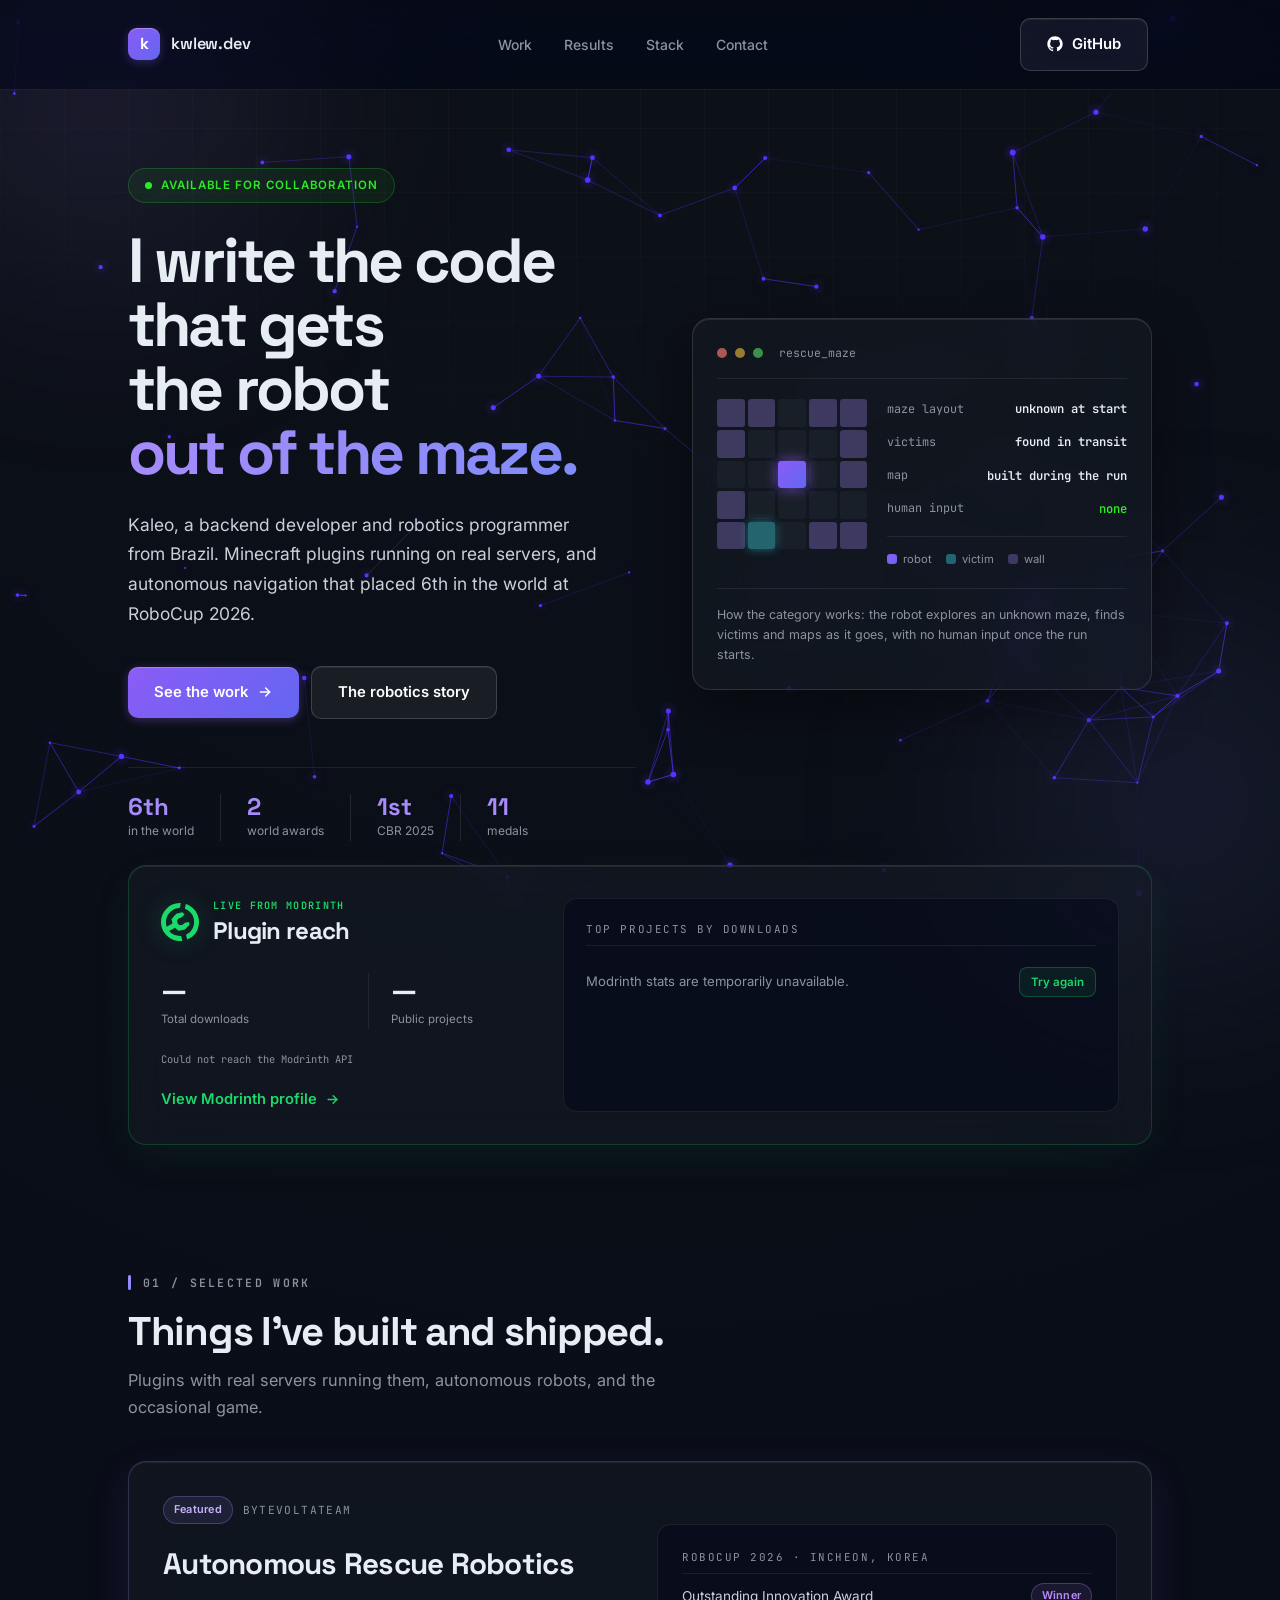
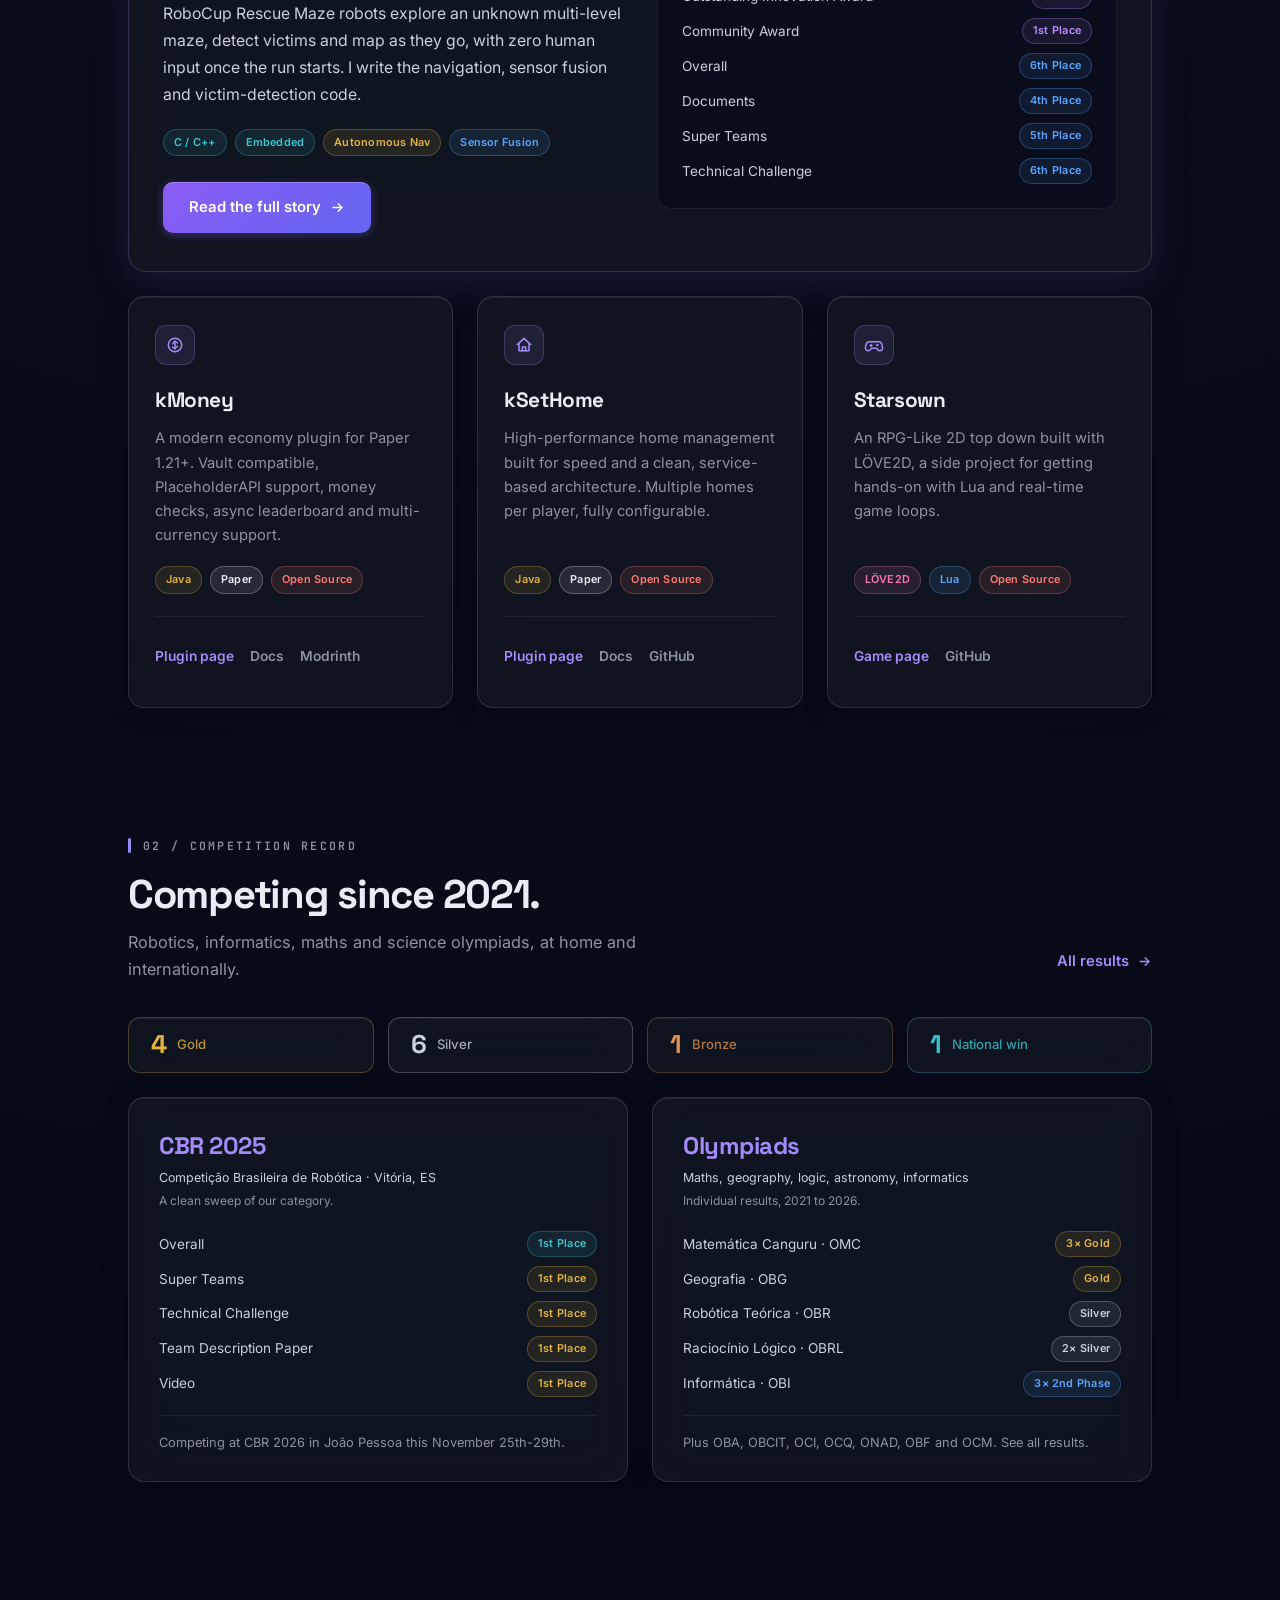
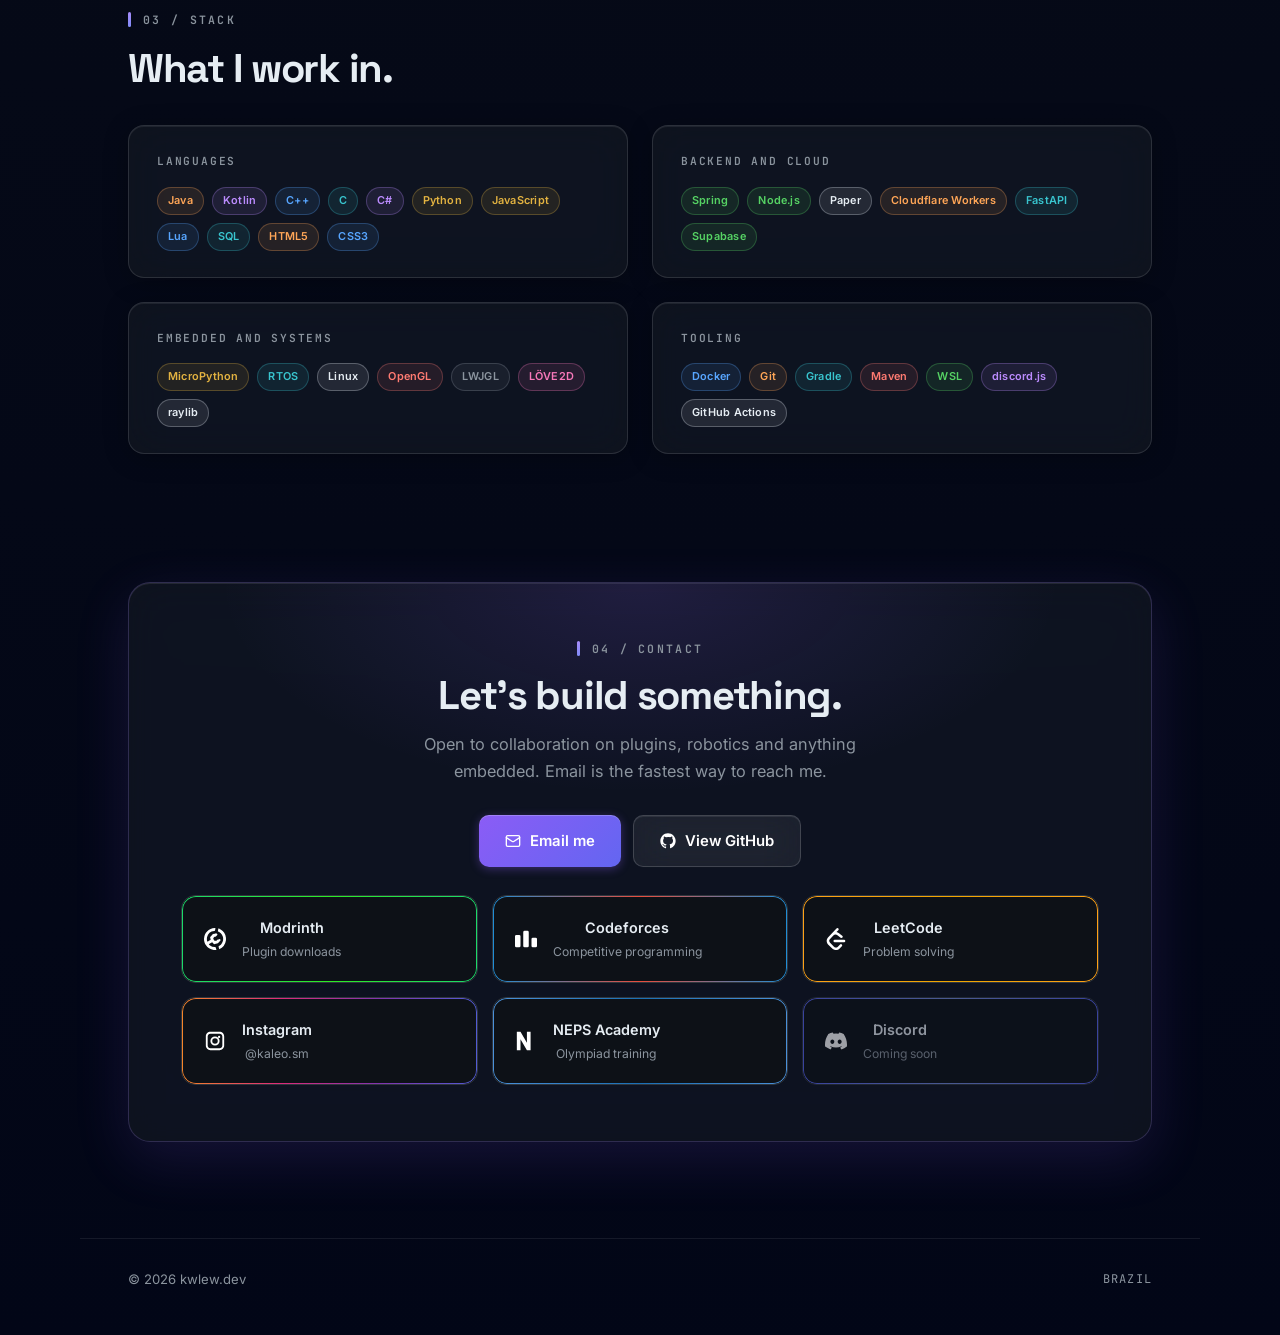
==== commit b8e76e6b: "Add Modrinth stats section and corresponding JavaScript functionality" ====
--- a/index.html
+++ b/index.html
@@ -19,7 +19,7 @@
   <link rel="preconnect" href="https://fonts.googleapis.com">
   <link rel="preconnect" href="https://fonts.gstatic.com" crossorigin>
   <link href="https://fonts.googleapis.com/css2?family=Space+Grotesk:wght@500;600;700&family=Inter:wght@400;500;600;700&family=JetBrains+Mono:wght@500;600&display=swap" rel="stylesheet">
-  <link rel="stylesheet" href="/assets/css/main.css?v=12">
+  <link rel="stylesheet" href="/assets/css/main.css?v=13">
 </head>
 <body>
   <canvas id="particles-bg"></canvas>
@@ -170,6 +170,50 @@
         </figure>
 
       </div>
+
+      <section class="modrinth-panel" aria-labelledby="modrinth-heading">
+        <div class="modrinth-summary">
+          <div class="modrinth-heading-row">
+            <svg class="modrinth-logo" viewBox="0 0 24 24" fill="currentColor" aria-hidden="true">
+              <path d="M12.252.004a11.78 11.768 0 0 0-8.92 3.73 11 10.999 0 0 0-2.17 3.11 11.37 11.359 0 0 0-1.16 5.169c0 1.42.17 2.5.6 3.77.24.759.77 1.899 1.17 2.529a12.3 12.298 0 0 0 8.85 5.639c.44.05 2.54.07 2.76.02.2-.04.22.1-.26-1.7l-.36-1.37-1.01-.06a8.5 8.489 0 0 1-5.18-1.8 5.34 5.34 0 0 1-1.3-1.26c0-.05.34-.28.74-.5a37.572 37.545 0 0 1 2.88-1.629c.03 0 .5.45 1.06.98l1 .97 2.07-.43 2.06-.43 1.47-1.47c.8-.8 1.48-1.5 1.48-1.52 0-.09-.42-1.63-.46-1.7-.04-.06-.2-.03-1.02.18-.53.13-1.2.3-1.45.4l-.48.15-.53.53-.53.53-.93.1-.93.07-.52-.5a2.7 2.7 0 0 1-.96-1.7l-.13-.6.43-.57c.68-.9.68-.9 1.46-1.1.4-.1.65-.2.83-.33.13-.099.65-.579 1.14-1.069l.9-.9-.7-.7-.7-.7-1.95.54c-1.07.3-1.96.53-1.97.53-.03 0-2.23 2.48-2.63 2.97l-.29.35.28 1.03c.16.56.3 1.16.31 1.34l.03.3-.34.23c-.37.23-2.22 1.3-2.84 1.63-.36.2-.37.2-.44.1-.08-.1-.23-.6-.32-1.03-.18-.86-.17-2.75.02-3.73a8.84 8.839 0 0 1 7.9-6.93c.43-.03.77-.08.78-.1.06-.17.5-2.999.47-3.039-.01-.02-.1-.02-.2-.03Zm3.68.67c-.2 0-.3.1-.37.38-.06.23-.46 2.42-.46 2.52 0 .04.1.11.22.16a8.51 8.499 0 0 1 2.99 2 8.38 8.379 0 0 1 2.16 3.449 6.9 6.9 0 0 1 .4 2.8c0 1.07 0 1.27-.1 1.73a9.37 9.369 0 0 1-1.76 3.769c-.32.4-.98 1.06-1.37 1.38-.38.32-1.54 1.1-1.7 1.14-.1.03-.1.06-.07.26.03.18.64 2.56.7 2.78l.06.06a12.07 12.058 0 0 0 7.27-9.4c.13-.77.13-2.58 0-3.4a11.96 11.948 0 0 0-5.73-8.578c-.7-.42-2.05-1.06-2.25-1.06Z"/>
+            </svg>
+            <div>
+              <span class="modrinth-kicker">Live from Modrinth</span>
+              <h3 id="modrinth-heading">Plugin reach</h3>
+            </div>
+          </div>
+
+          <dl class="modrinth-totals" aria-live="polite">
+            <div>
+              <dt id="modrinth-downloads">&mdash;</dt>
+              <dd>Total downloads</dd>
+            </div>
+            <div>
+              <dt id="modrinth-project-count">&mdash;</dt>
+              <dd>Public projects</dd>
+            </div>
+          </dl>
+
+          <p class="modrinth-status" id="modrinth-status" role="status">Loading current stats&hellip;</p>
+          <a class="text-link" href="https://modrinth.com/user/kwlew" target="_blank" rel="noopener noreferrer">
+            <span>View Modrinth profile</span>
+            <svg width="15" height="15" viewBox="0 0 24 24" fill="none" stroke="currentColor" stroke-width="2.2" stroke-linecap="round" stroke-linejoin="round" aria-hidden="true"><path d="M5 12h14"></path><path d="m13 6 6 6-6 6"></path></svg>
+          </a>
+        </div>
+
+        <div class="modrinth-ranking">
+          <div class="panel-head">Top projects by downloads</div>
+          <ol class="modrinth-projects" id="modrinth-projects" aria-live="polite" aria-busy="true">
+            <li class="modrinth-project skeleton" aria-hidden="true"></li>
+            <li class="modrinth-project skeleton" aria-hidden="true"></li>
+            <li class="modrinth-project skeleton" aria-hidden="true"></li>
+          </ol>
+          <noscript>
+            <style>.modrinth-projects { display: none; }</style>
+            <p class="modrinth-error">Enable JavaScript to load live Modrinth stats.</p>
+          </noscript>
+        </div>
+      </section>
     </section>
 
     <!-- ===== SELECTED WORK ===== -->
@@ -505,6 +549,7 @@
   </footer>
 
   <script src="/assets/js/particles.js?v=3"></script>
+  <script src="/assets/js/modrinth-stats.js?v=1"></script>
   <script>
     // Highlight the nav item for whichever section is currently in view.
     // Driven by scroll position rather than IntersectionObserver: the same
--- a/assets/css/main.css
+++ b/assets/css/main.css
@@ -885,6 +885,263 @@
   color: var(--c-purple-light);
 }
 
+/* ===== MODRINTH STATS ===== */
+.modrinth-panel {
+  display: grid;
+  grid-template-columns: minmax(260px, 0.8fr) minmax(0, 1.2fr);
+  gap: 32px;
+  margin-top: 24px;
+  padding: 32px;
+  border-radius: 18px;
+  background: var(--c-surface);
+  backdrop-filter: var(--glass-blur);
+  border: 1px solid rgba(27, 217, 106, 0.2);
+  box-shadow: 0 14px 44px rgba(27, 217, 106, 0.06),
+              inset 0 1px 0 rgba(255, 255, 255, 0.08);
+}
+
+.modrinth-summary {
+  display: flex;
+  flex-direction: column;
+  align-items: flex-start;
+}
+
+.modrinth-heading-row {
+  display: flex;
+  align-items: center;
+  gap: 14px;
+}
+
+.modrinth-logo {
+  width: 38px;
+  height: 38px;
+  color: #1bd96a;
+  filter: drop-shadow(0 0 12px rgba(27, 217, 106, 0.25));
+  flex-shrink: 0;
+}
+
+.modrinth-kicker {
+  display: block;
+  font-family: var(--font-mono);
+  font-size: 0.63rem;
+  font-weight: 600;
+  letter-spacing: 0.13em;
+  text-transform: uppercase;
+  color: #1bd96a;
+}
+
+.modrinth-heading-row h3 {
+  margin-top: 2px;
+  font-size: 1.5rem;
+  line-height: 1.2;
+  color: var(--c-text);
+}
+
+.modrinth-totals {
+  display: grid;
+  grid-template-columns: repeat(2, minmax(0, 1fr));
+  width: 100%;
+  margin-top: 28px;
+}
+
+.modrinth-totals > div + div {
+  margin-left: 22px;
+  padding-left: 22px;
+  border-left: 1px solid var(--c-border-hair);
+}
+
+.modrinth-totals dt {
+  font-family: var(--font-display);
+  font-size: 1.85rem;
+  font-weight: 700;
+  line-height: 1.15;
+  color: var(--c-text);
+}
+
+.modrinth-totals dd {
+  margin-top: 3px;
+  font-size: 0.72rem;
+  color: var(--c-text-muted);
+}
+
+.modrinth-status {
+  margin-top: 22px;
+  font-family: var(--font-mono);
+  font-size: 0.65rem;
+  color: var(--c-text-muted);
+}
+
+.modrinth-summary .text-link {
+  margin-top: auto;
+  padding-top: 18px;
+  color: #1bd96a;
+}
+
+.modrinth-summary .text-link:hover {
+  color: #56d364;
+}
+
+.modrinth-ranking {
+  min-width: 0;
+  padding: 22px;
+  border-radius: 14px;
+  background: var(--c-surface-sunken);
+  border: 1px solid var(--c-border-hair);
+}
+
+.modrinth-projects {
+  display: flex;
+  flex-direction: column;
+  list-style: none;
+}
+
+.modrinth-project {
+  min-height: 72px;
+}
+
+.modrinth-project + .modrinth-project {
+  border-top: 1px solid var(--c-border-hair);
+}
+
+.modrinth-project a {
+  display: grid;
+  grid-template-columns: 24px 42px minmax(0, 1fr) auto 18px;
+  align-items: center;
+  gap: 12px;
+  min-height: 72px;
+  color: var(--c-text);
+  text-decoration: none;
+}
+
+.modrinth-rank {
+  font-family: var(--font-mono);
+  font-size: 0.65rem;
+  color: var(--c-text-muted);
+}
+
+.modrinth-project-icon {
+  position: relative;
+  display: flex;
+  align-items: center;
+  justify-content: center;
+  width: 42px;
+  height: 42px;
+  overflow: hidden;
+  border-radius: 10px;
+  background: rgba(27, 217, 106, 0.09);
+  border: 1px solid rgba(27, 217, 106, 0.18);
+  color: #1bd96a;
+  font-family: var(--font-display);
+  font-weight: 700;
+}
+
+.modrinth-project-icon img {
+  position: absolute;
+  inset: 0;
+  width: 100%;
+  height: 100%;
+  object-fit: cover;
+}
+
+.modrinth-project-copy {
+  min-width: 0;
+}
+
+.modrinth-project-copy strong,
+.modrinth-project-copy small,
+.modrinth-project-downloads small {
+  display: block;
+}
+
+.modrinth-project-copy strong {
+  overflow: hidden;
+  font-size: 0.9rem;
+  text-overflow: ellipsis;
+  white-space: nowrap;
+  transition: color var(--t-fast) var(--ease-smooth);
+}
+
+.modrinth-project-copy small,
+.modrinth-project-downloads small {
+  margin-top: 1px;
+  font-size: 0.65rem;
+  font-weight: 400;
+  color: var(--c-text-muted);
+}
+
+.modrinth-project-downloads {
+  font-family: var(--font-mono);
+  font-size: 0.77rem;
+  font-weight: 600;
+  text-align: right;
+  color: var(--c-text-secondary);
+}
+
+.modrinth-project-downloads small {
+  font-family: var(--font-body);
+}
+
+.modrinth-project-arrow {
+  color: var(--c-text-muted);
+  transition: color var(--t-fast) var(--ease-smooth),
+              transform var(--t-fast) var(--ease-out);
+}
+
+.modrinth-project a:hover .modrinth-project-copy strong,
+.modrinth-project a:hover .modrinth-project-arrow {
+  color: #1bd96a;
+}
+
+.modrinth-project a:hover .modrinth-project-arrow {
+  transform: translate(2px, -2px);
+}
+
+.modrinth-project.skeleton {
+  position: relative;
+  overflow: hidden;
+}
+
+.modrinth-project.skeleton::before {
+  content: "";
+  position: absolute;
+  inset: 15px 0;
+  border-radius: 9px;
+  background: rgba(255, 255, 255, 0.045);
+}
+
+.modrinth-project.skeleton::after {
+  content: "";
+  position: absolute;
+  inset: 15px 0;
+  background: linear-gradient(90deg, transparent, rgba(255, 255, 255, 0.07), transparent);
+  animation: modrinth-shimmer 1.4s infinite;
+  transform: translateX(-100%);
+}
+
+@keyframes modrinth-shimmer {
+  to { transform: translateX(100%); }
+}
+
+.modrinth-error {
+  display: flex;
+  align-items: center;
+  justify-content: space-between;
+  gap: 16px;
+  min-height: 72px;
+  font-size: 0.82rem;
+  color: var(--c-text-muted);
+}
+
+.modrinth-error button {
+  padding: 7px 11px;
+  border: 1px solid rgba(27, 217, 106, 0.28);
+  border-radius: 8px;
+  background: rgba(27, 217, 106, 0.08);
+  color: #1bd96a;
+  font: 600 0.72rem var(--font-body);
+  cursor: pointer;
+}
+
 /* ===== RECORD GRID ===== */
 .record-grid {
   display: grid;
@@ -1840,6 +2097,14 @@
     grid-template-columns: repeat(2, minmax(0, 1fr));
   }
 
+  .modrinth-panel {
+    grid-template-columns: 1fr;
+  }
+
+  .modrinth-summary .text-link {
+    margin-top: 4px;
+  }
+
   .medal-tiles {
     grid-template-columns: repeat(2, minmax(0, 1fr));
   }
@@ -1959,6 +2224,32 @@
   .record-card,
   .stack-card {
     padding: 24px 22px;
+  }
+
+  .modrinth-panel {
+    padding: 22px;
+  }
+
+  .modrinth-ranking {
+    padding: 18px;
+  }
+
+  .modrinth-project a {
+    grid-template-columns: 18px 38px minmax(0, 1fr) auto;
+    gap: 9px;
+  }
+
+  .modrinth-project-icon {
+    width: 38px;
+    height: 38px;
+  }
+
+  .modrinth-project-arrow {
+    display: none;
+  }
+
+  .modrinth-project-downloads small {
+    display: none;
   }
 
   .cta-panel {
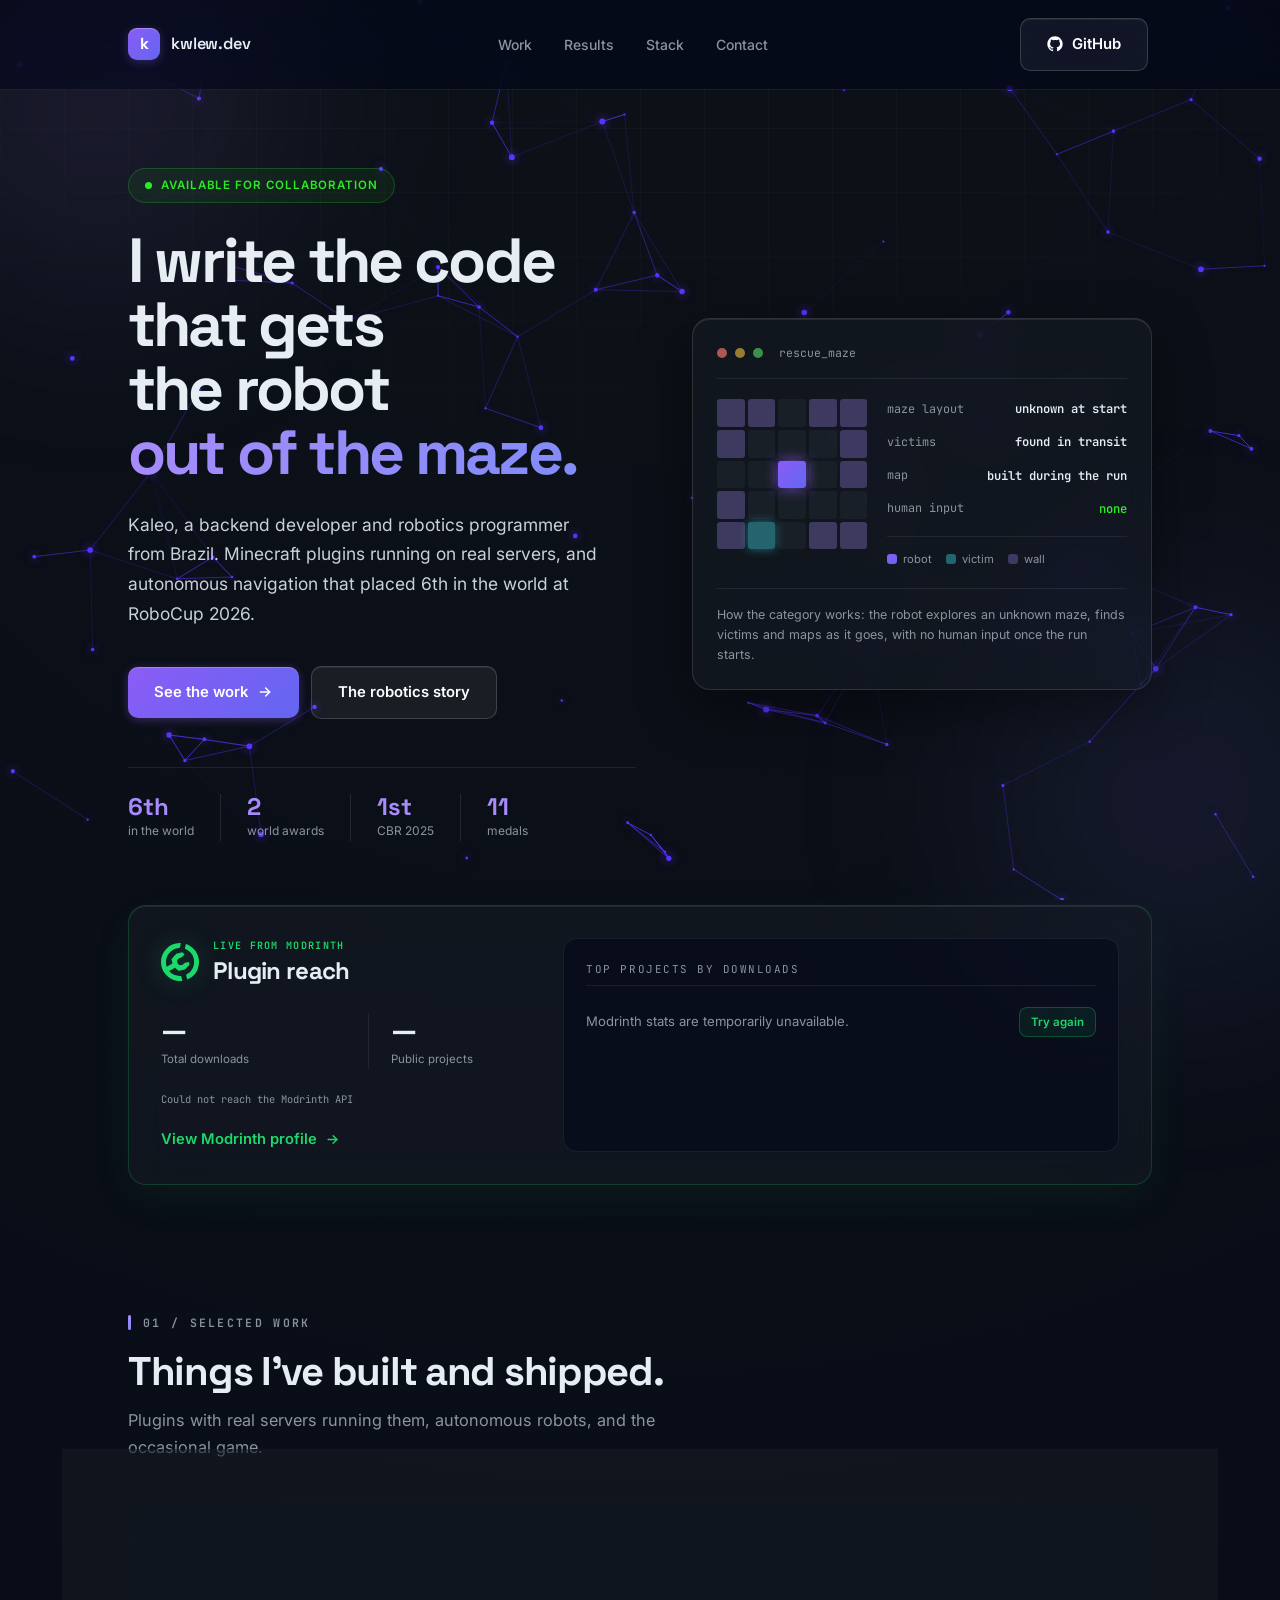
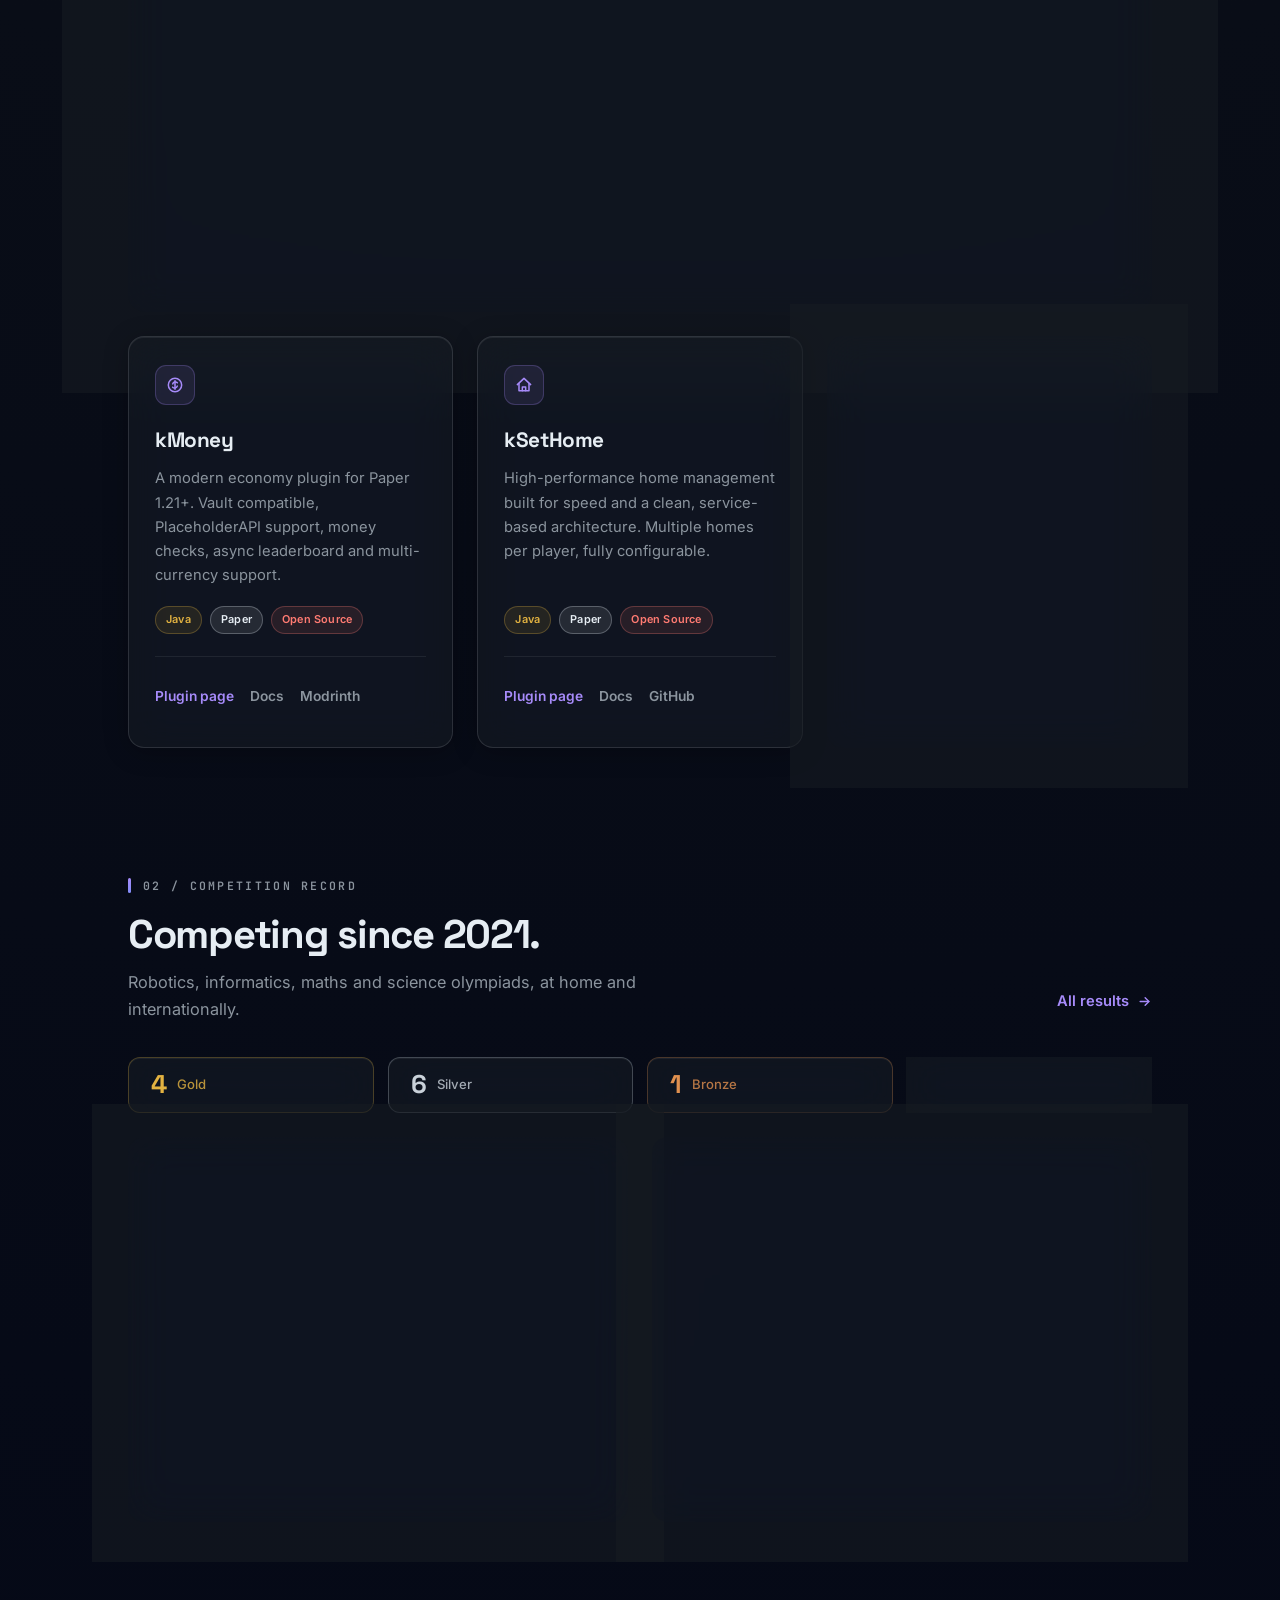
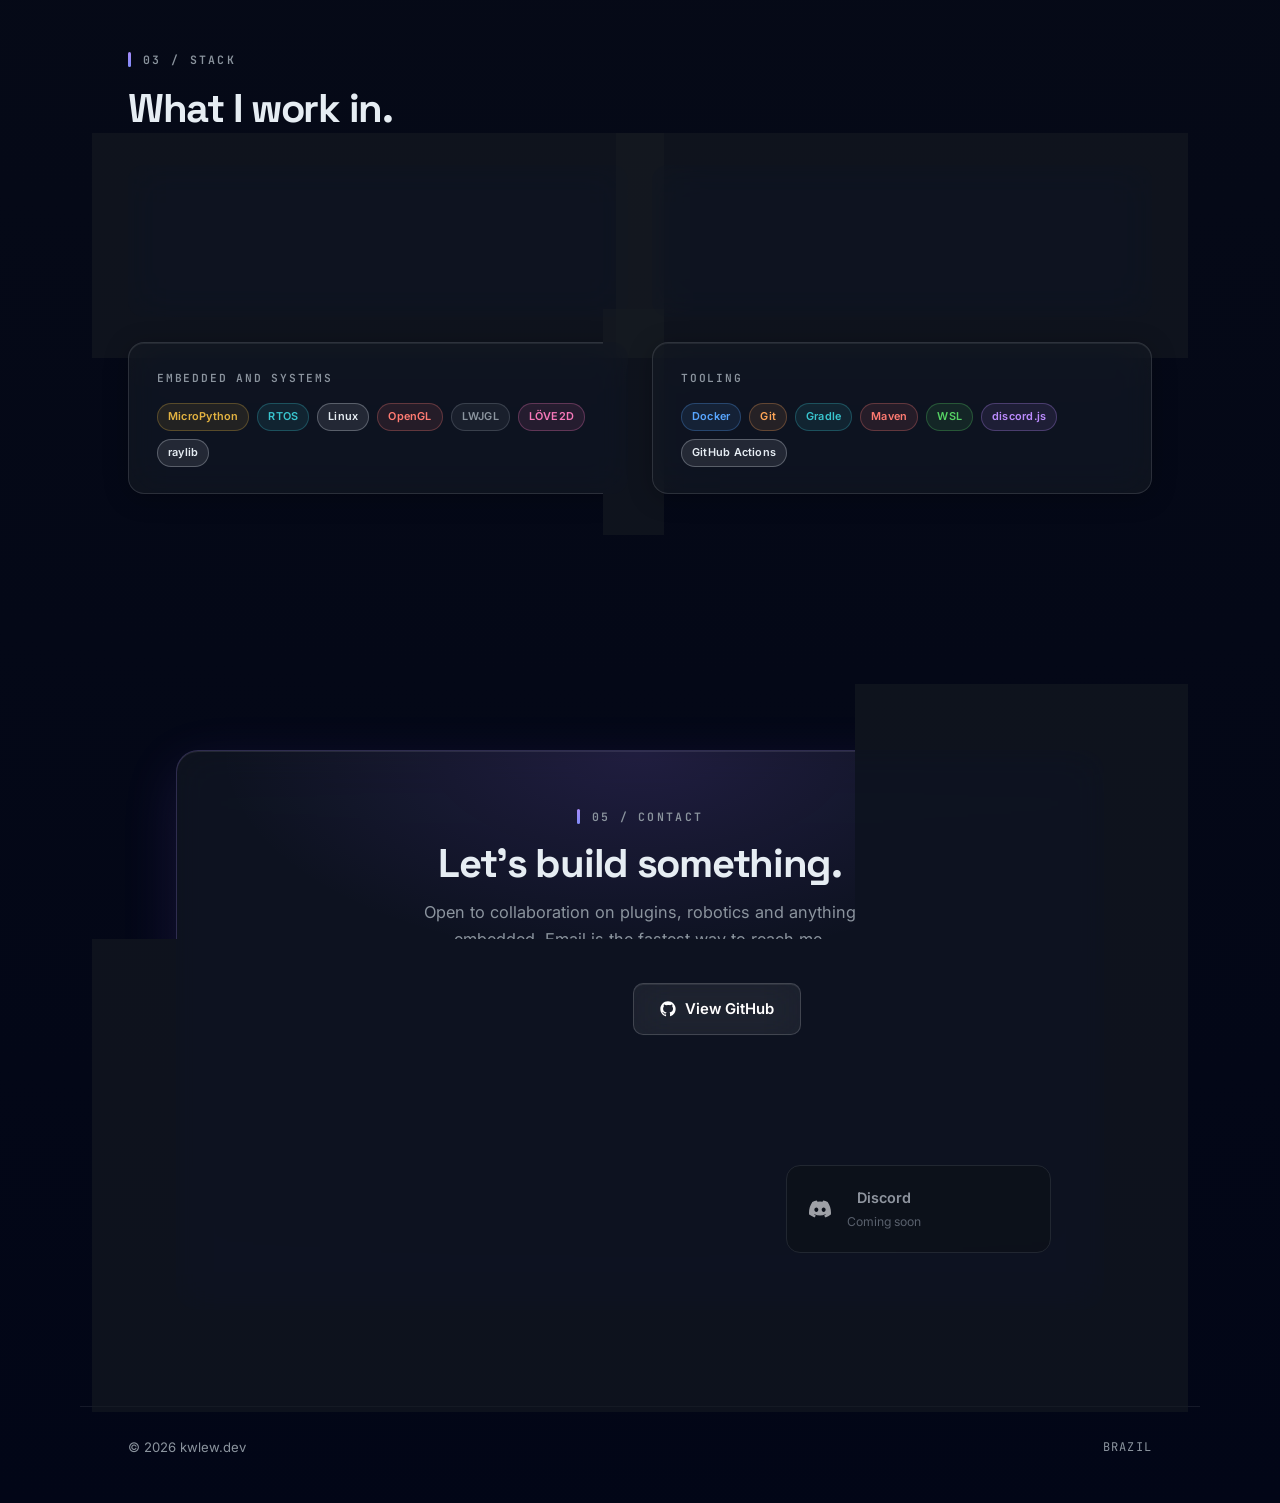
==== commit d108f225: "Update CSS version to v15 and add Starsown live stats functionality" ====
--- a/index.html
+++ b/index.html
@@ -19,7 +19,7 @@
   <link rel="preconnect" href="https://fonts.googleapis.com">
   <link rel="preconnect" href="https://fonts.gstatic.com" crossorigin>
   <link href="https://fonts.googleapis.com/css2?family=Space+Grotesk:wght@500;600;700&family=Inter:wght@400;500;600;700&family=JetBrains+Mono:wght@500;600&display=swap" rel="stylesheet">
-  <link rel="stylesheet" href="/assets/css/main.css?v=13">
+  <link rel="stylesheet" href="/assets/css/main.css?v=15">
 </head>
 <body>
   <canvas id="particles-bg"></canvas>
@@ -315,6 +315,25 @@
             <a href="https://github.com/kwlew/Starsown" target="_blank" rel="noopener noreferrer">GitHub</a>
           </div>
         </article>
+<!-- TODO: Add Pyper to this website. -->
+        <!-- <article class="work-card">
+          <div class="work-icon" aria-hidden="true">
+            <svg width="20" height="20" viewBox="0 0 24 24" fill="none" stroke="currentColor" stroke-width="1.8" stroke-linecap="round" stroke-linejoin="round"><path d="M12 2v20"></path><path d="M2 12h20"></path></svg>
+          </div>
+          <h3>Pyper</h3>
+          <p>A minecraft plugin for paper that exposes the Paper API for use in python scripting.</p>
+          <div class="tags stack-tags" style="margin-top: 18px;">
+            <span class="tag gold">Java</span>
+            <span class="tag blue">Python</span>
+            <span class="tag white">Paper</span>
+            <span class="tag red">Open Source</span>
+          </div>
+          <div class="work-links">
+            <a href="/plugins/pyper.html">Plugin page</a>
+            <a href="/docs/pyper.html">Docs</a>
+            <a href="https://github.com/kwlew/Pyper" target="_blank" rel="noopener noreferrer">GitHub</a>
+          </div>
+        </article> -->
 
       </div>
     </section>
@@ -455,11 +474,13 @@
       </div>
     </section>
 
+    <section class="section" id="About"
+
     <!-- ===== CONTACT ===== -->
     <section class="section" id="contact" aria-label="Contact">
       <div class="cta-panel">
         <div class="cta-inner">
-          <p class="eyebrow">04 / Contact</p>
+          <p class="eyebrow">05 / Contact</p>
           <h2 class="section-title">Let&rsquo;s build something.</h2>
           <p class="section-lead">Open to collaboration on plugins, robotics and anything embedded. Email is the fastest way to reach me.</p>
 
--- a/assets/css/main.css
+++ b/assets/css/main.css
@@ -890,7 +890,7 @@
   display: grid;
   grid-template-columns: minmax(260px, 0.8fr) minmax(0, 1.2fr);
   gap: 32px;
-  margin-top: 24px;
+  margin-top: 64px;
   padding: 32px;
   border-radius: 18px;
   background: var(--c-surface);
@@ -1138,6 +1138,144 @@
   border-radius: 8px;
   background: rgba(27, 217, 106, 0.08);
   color: #1bd96a;
+  font: 600 0.72rem var(--font-body);
+  cursor: pointer;
+}
+
+/* ===== STARSOWN LIVE STATS ===== */
+.starsown-stats-panel {
+  padding: 28px 30px;
+  margin-top: 20px;
+  border-radius: var(--radius-card);
+  background: var(--c-surface);
+  backdrop-filter: var(--glass-blur);
+  border: 1px solid var(--c-border);
+  box-shadow: 0 4px 24px rgba(0, 0, 0, 0.25),
+              inset 0 1px 0 rgba(255, 255, 255, 0.07);
+}
+
+.starsown-stats-head {
+  display: flex;
+  align-items: flex-start;
+  justify-content: space-between;
+  flex-wrap: wrap;
+  gap: 12px;
+}
+
+.starsown-stats-kicker {
+  display: block;
+  font-family: var(--font-mono);
+  font-size: 0.63rem;
+  font-weight: 600;
+  letter-spacing: 0.13em;
+  text-transform: uppercase;
+  color: var(--c-purple);
+}
+
+.starsown-stats-head h2 {
+  margin-top: 2px;
+  font-size: 1.55rem;
+}
+
+.starsown-stats-status {
+  display: flex;
+  align-items: center;
+  gap: 8px;
+  font-family: var(--font-mono);
+  font-size: 0.68rem;
+  color: var(--c-text-muted);
+  white-space: nowrap;
+}
+
+.starsown-live-dot {
+  width: 7px;
+  height: 7px;
+  border-radius: 50%;
+  background: var(--c-purple);
+  box-shadow: 0 0 8px rgba(var(--c-purple-rgb), 0.6);
+  flex-shrink: 0;
+  animation: dot-pulse 1.5s ease-in-out infinite;
+}
+
+.starsown-stats-grid {
+  display: grid;
+  grid-template-columns: repeat(4, minmax(0, 1fr));
+  gap: 14px;
+  margin-top: 24px;
+  list-style: none;
+}
+
+.starsown-stats-grid[aria-busy="true"] .starsown-stat dt {
+  animation: dot-pulse 1.2s ease-in-out infinite;
+}
+
+.starsown-stat {
+  --stat-rgb: var(--c-purple-rgb);
+  --stat-fg: var(--c-purple);
+  padding: 18px 14px;
+  border-radius: 14px;
+  text-align: center;
+  background: var(--c-surface-sunken);
+  border: 1px solid var(--c-border-hair);
+  transition: border-color var(--t-fast) var(--ease-smooth),
+              transform var(--t-fast) var(--ease-out);
+}
+
+.starsown-stat:hover {
+  border-color: rgba(var(--stat-rgb), 0.3);
+  transform: translateY(-2px);
+}
+
+.starsown-stat dt {
+  font-family: var(--font-display);
+  font-size: 1.7rem;
+  font-weight: 700;
+  line-height: 1.15;
+  color: var(--stat-fg);
+}
+
+.starsown-stat dd {
+  margin-top: 5px;
+  font-size: 0.7rem;
+  color: var(--c-text-muted);
+}
+
+.starsown-stat.online  { --stat-rgb: var(--c-purple-rgb);  --stat-fg: var(--c-purple); }
+.starsown-stat.stars   { --stat-rgb: var(--label-silver-rgb); --stat-fg: var(--label-silver); }
+.starsown-stat.golden  { --stat-rgb: var(--label-gold-rgb);   --stat-fg: var(--label-gold); }
+.starsown-stat.rainbow { --stat-rgb: var(--label-pink-rgb);   --stat-fg: var(--label-pink); }
+
+.starsown-stat.rainbow dt {
+  background: linear-gradient(90deg, var(--label-cyan), var(--label-purple), var(--label-pink), var(--label-gold));
+  -webkit-background-clip: text;
+  background-clip: text;
+  color: transparent;
+}
+
+@supports not (background-clip: text) {
+  .starsown-stat.rainbow dt { color: var(--label-pink); }
+}
+
+.starsown-stats-error {
+  display: flex;
+  align-items: center;
+  justify-content: space-between;
+  gap: 16px;
+  margin-top: 14px;
+  padding: 16px 18px;
+  border-radius: 12px;
+  background: var(--c-surface-sunken);
+  border: 1px solid var(--c-border-hair);
+  font-size: 0.82rem;
+  color: var(--c-text-muted);
+}
+
+.starsown-stats-error button {
+  padding: 7px 11px;
+  border: 1px solid rgba(var(--c-purple-rgb), 0.28);
+  border-radius: 8px;
+  background: rgba(var(--c-purple-rgb), 0.08);
+  color: var(--c-purple);
   font: 600 0.72rem var(--font-body);
   cursor: pointer;
 }
@@ -2105,6 +2243,10 @@
     margin-top: 4px;
   }
 
+  .starsown-stats-grid {
+    grid-template-columns: repeat(2, minmax(0, 1fr));
+  }
+
   .medal-tiles {
     grid-template-columns: repeat(2, minmax(0, 1fr));
   }
@@ -2227,6 +2369,7 @@
   }
 
   .modrinth-panel {
+    margin-top: 44px;
     padding: 22px;
   }
 
@@ -2250,6 +2393,22 @@
 
   .modrinth-project-downloads small {
     display: none;
+  }
+
+  .starsown-stats-panel {
+    padding: 22px;
+  }
+
+  .starsown-stats-grid {
+    gap: 10px;
+  }
+
+  .starsown-stat {
+    padding: 14px 8px;
+  }
+
+  .starsown-stat dt {
+    font-size: 1.35rem;
   }
 
   .cta-panel {
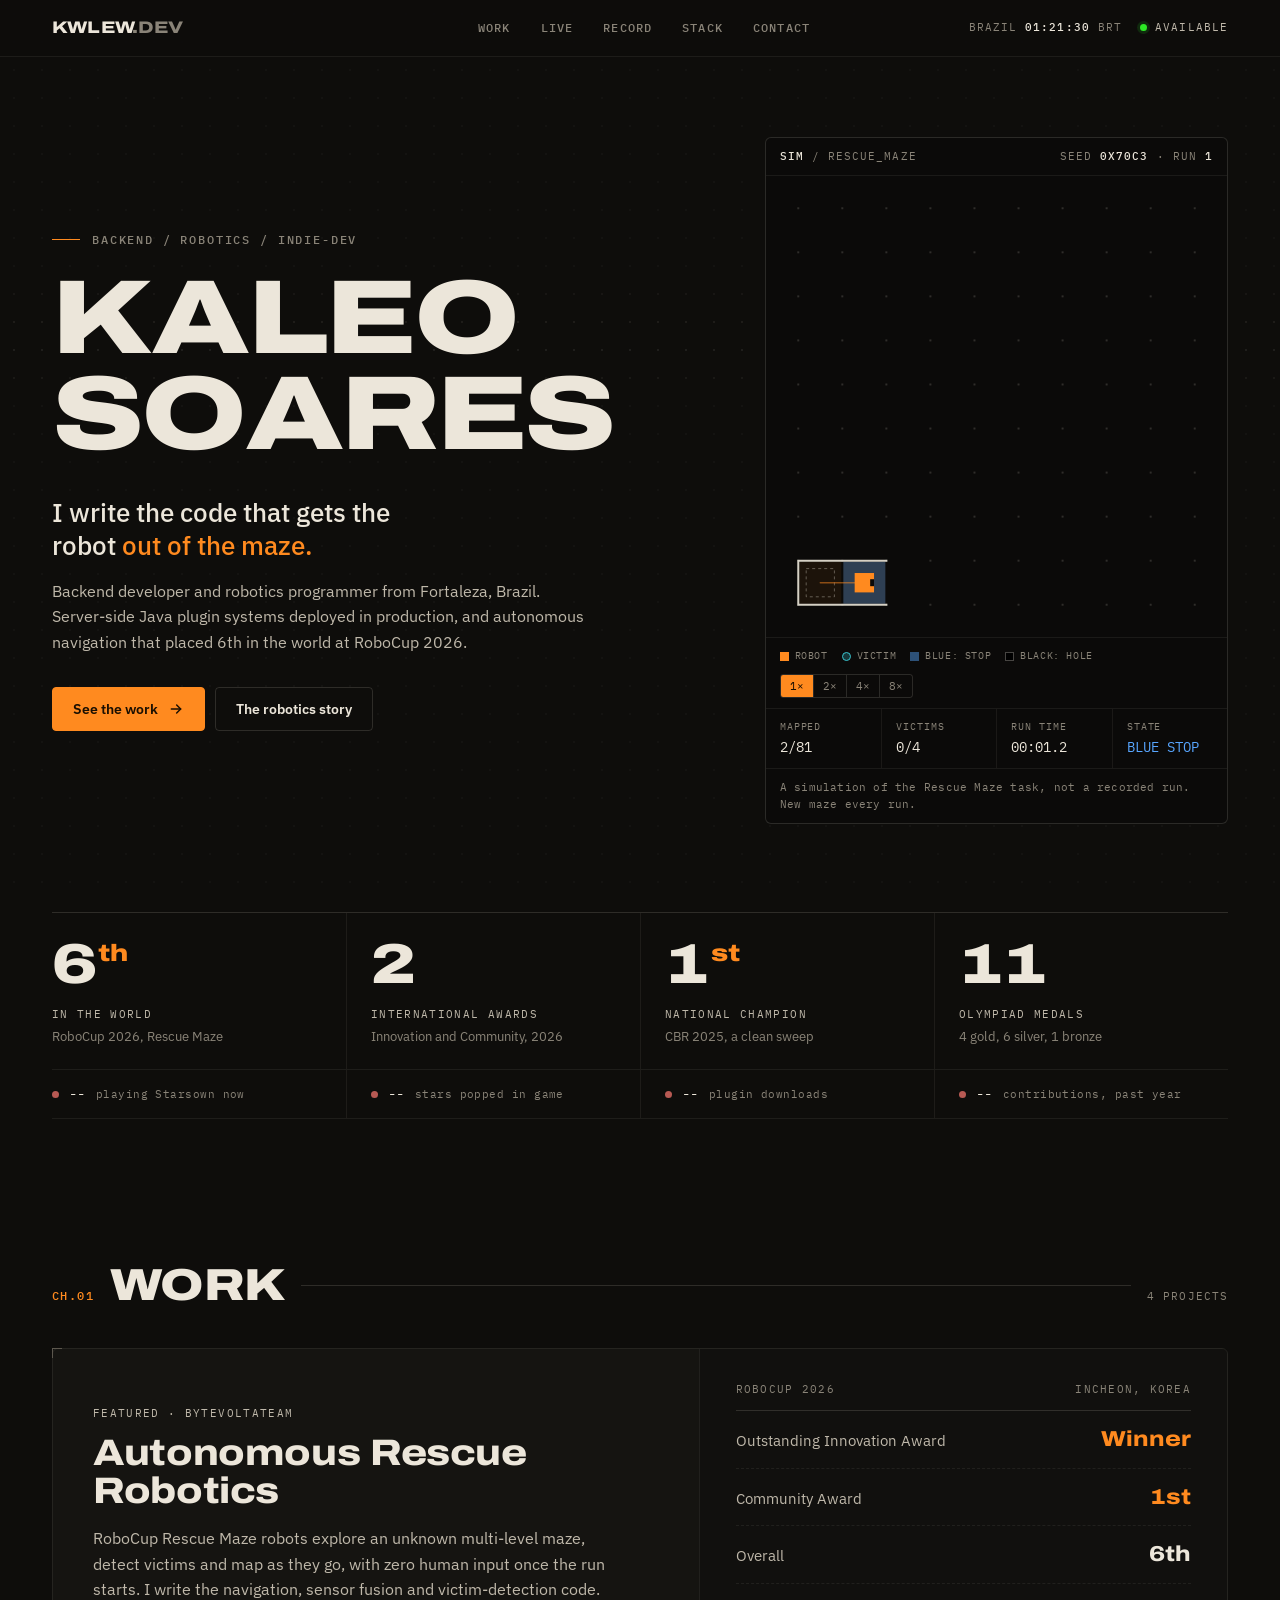
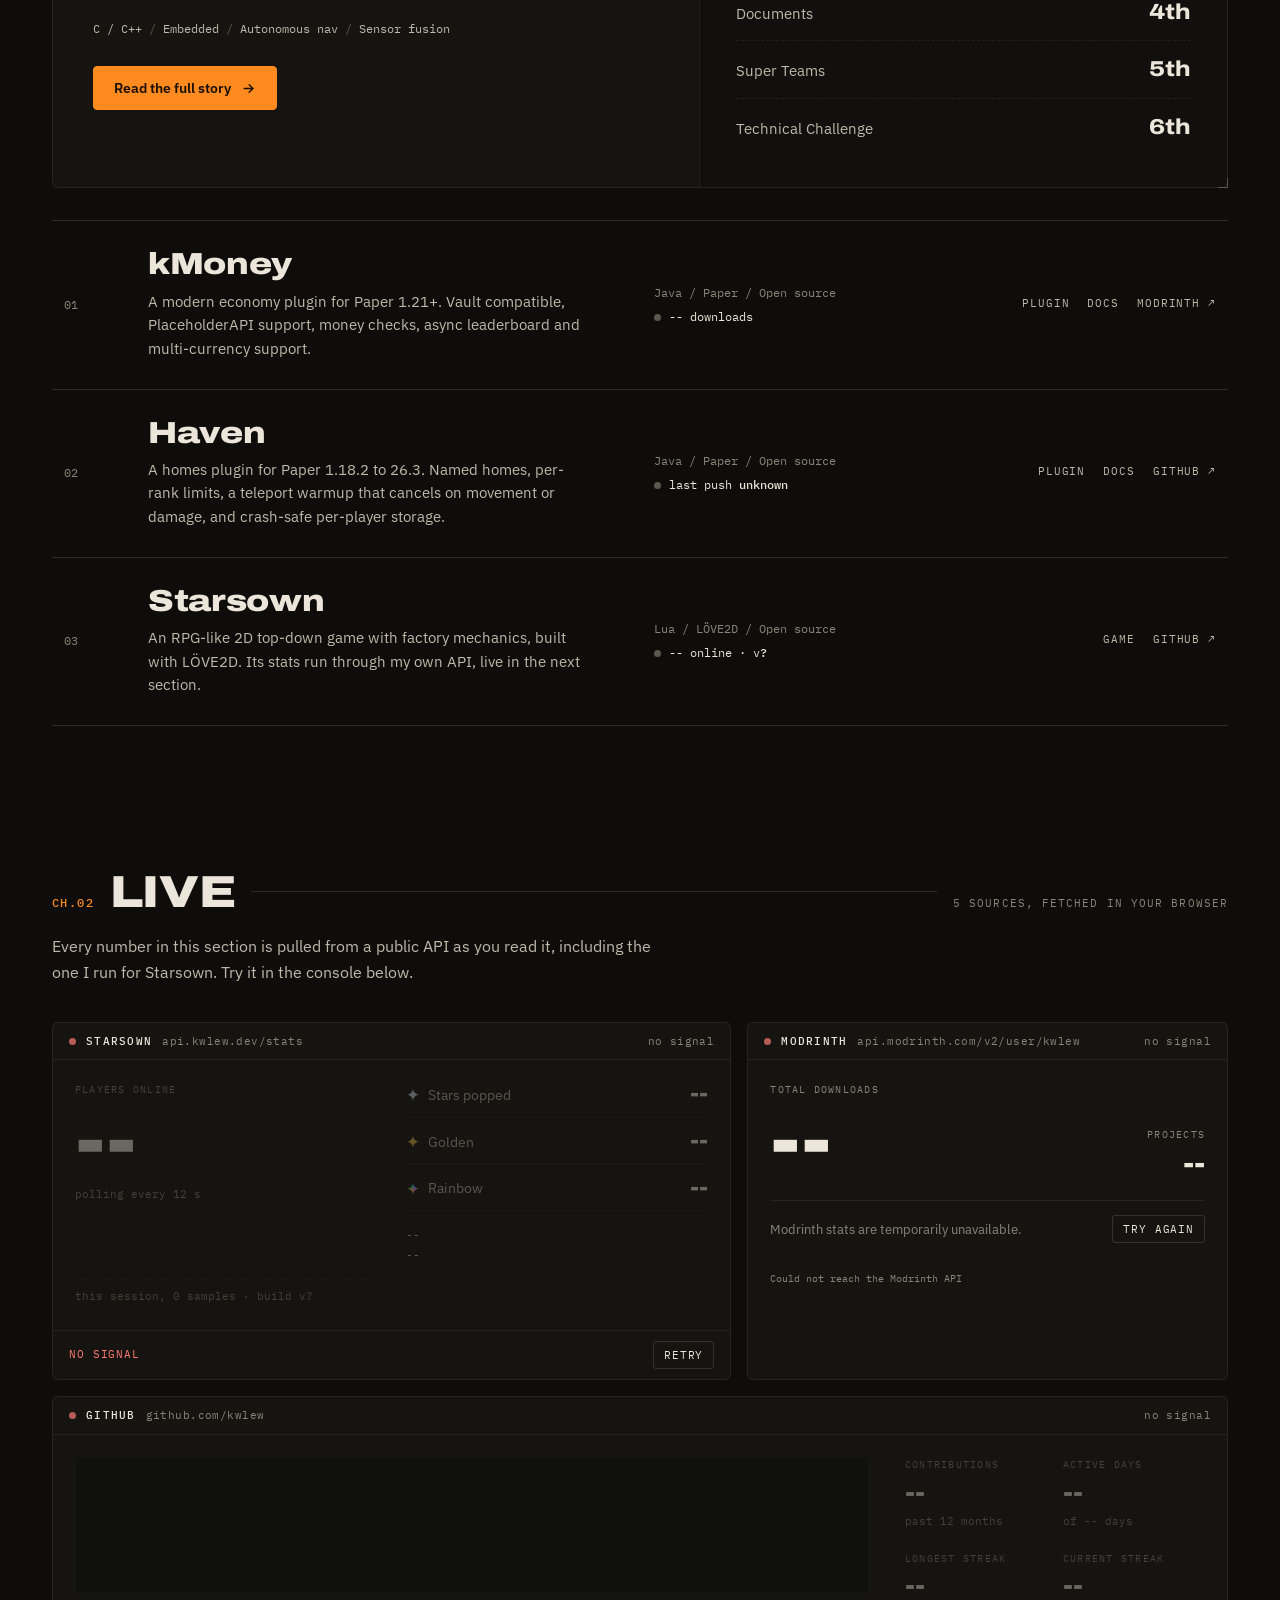
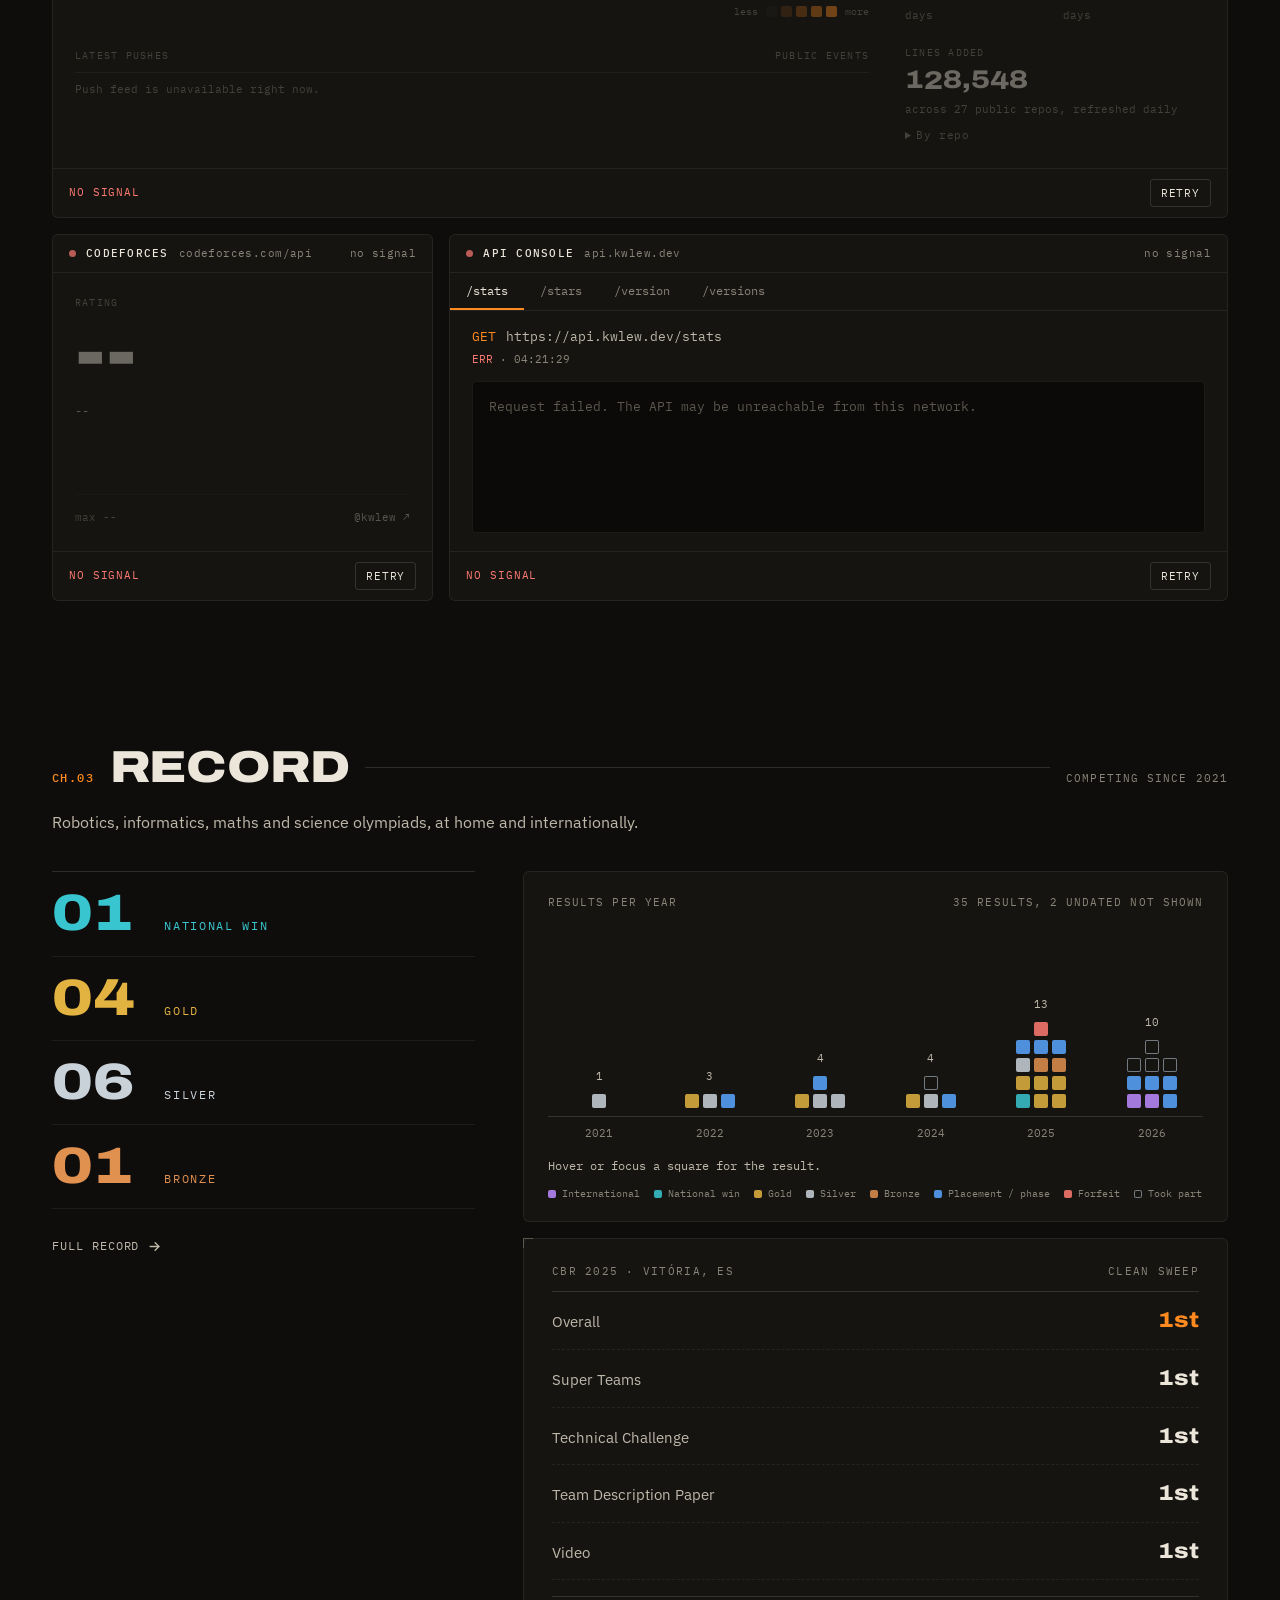
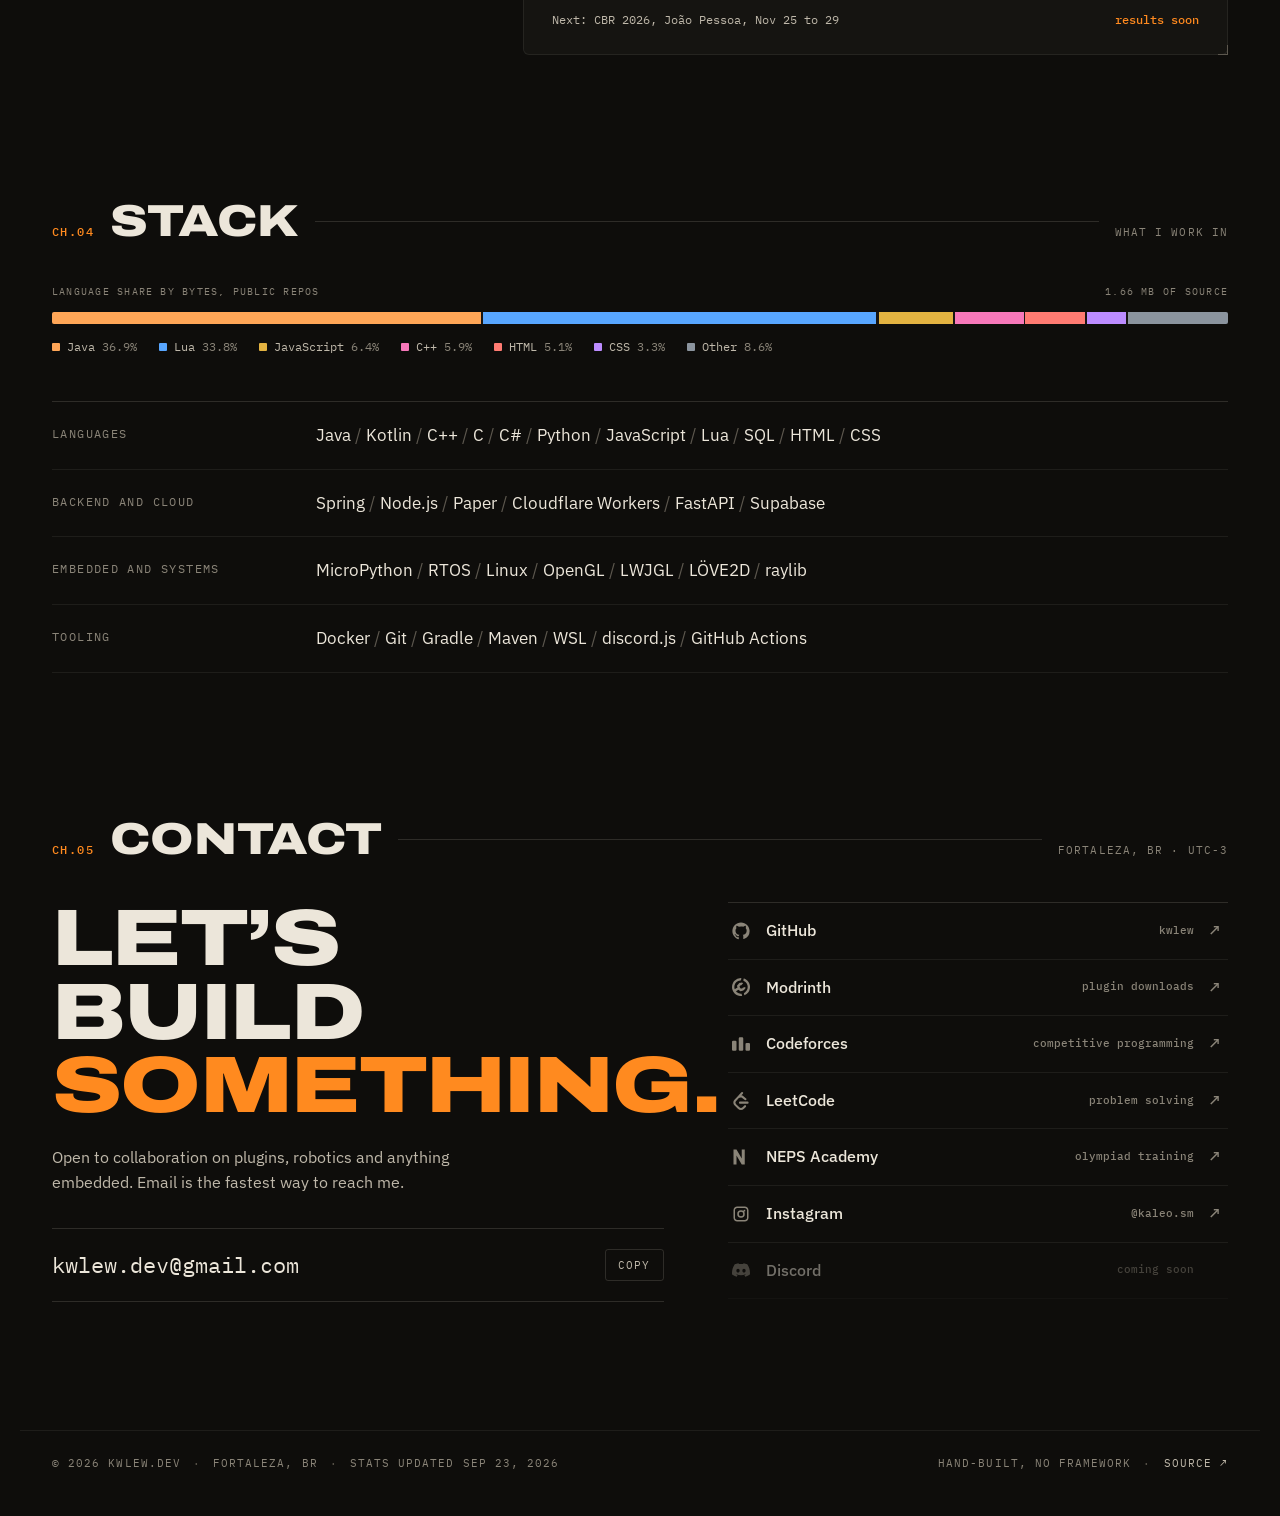
==== commit 948976d0: "feat: add Haven plugin page and update related files - Created a new Haven plugin page with detailed" ====
--- a/index.html
+++ b/index.html
@@ -3,70 +3,70 @@
 <head>
   <meta charset="UTF-8" />
   <meta name="viewport" content="width=device-width, initial-scale=1.0" />
-  <meta name="description" content="kwlew (Kaleo Soares): backend developer and robotics programmer from Brazil. Minecraft server plugins, autonomous rescue robotics, and international competition results." />
+  <meta name="description" content="kwlew (Kaleo Soares): backend developer and robotics programmer from Fortaleza, Brazil. Server-side Java plugin systems in production, autonomous rescue robotics, games, and international competition results." />
   <meta property="og:type"             content="website" />
   <meta property="og:url"              content="https://kwlew.dev/" />
   <meta property="og:title"            content="kwlew.dev" />
-  <meta property="og:description"      content="Backend developer and robotics programmer from Brazil. Minecraft server plugins, autonomous rescue robotics, and international competition results." />
-  <meta property="og:image"            content="https://kwlew.dev/assets/images/og-image.png" />
+  <meta property="og:description"      content="Backend developer and robotics programmer from Brazil. Server-side Java plugin systems in production, autonomous rescue robotics, and international competition results." />
+  <meta property="og:image"            content="https://kwlew.dev/assets/images/og-image.png?v=2" />
   <meta name="twitter:card"            content="summary_large_image" />
   <meta name="twitter:title"           content="kwlew.dev" />
-  <meta name="twitter:description"     content="Backend developer and robotics programmer from Brazil. Minecraft server plugins, autonomous rescue robotics, and international competition results." />
-  <meta name="twitter:image"           content="https://kwlew.dev/assets/images/og-image.png" />
+  <meta name="twitter:description"     content="Backend developer and robotics programmer from Brazil. Server-side Java plugin systems in production, autonomous rescue robotics, and international competition results." />
+  <meta name="twitter:image"           content="https://kwlew.dev/assets/images/og-image.png?v=2" />
+  <meta name="theme-color" content="#0e0d0b" />
   <title>kwlew.dev</title>
   <link rel="icon" type="image/png" sizes="32x32" href="/assets/images/favicon-32.png">
   <link rel="icon" type="image/png" sizes="64x64" href="/assets/images/favicon-64.png">
   <link rel="preconnect" href="https://fonts.googleapis.com">
   <link rel="preconnect" href="https://fonts.gstatic.com" crossorigin>
-  <link href="https://fonts.googleapis.com/css2?family=Space+Grotesk:wght@500;600;700&family=Inter:wght@400;500;600;700&family=JetBrains+Mono:wght@500;600&display=swap" rel="stylesheet">
-  <link rel="stylesheet" href="/assets/css/main.css?v=15">
+  <link href="https://fonts.googleapis.com/css2?family=Archivo:wdth,wght@62..125,400..900&family=IBM+Plex+Sans:wght@400;500;600&family=IBM+Plex+Mono:wght@400;500;600&display=swap" rel="stylesheet">
+  <link rel="stylesheet" href="/assets/css/main.css?v=22">
+  <script>document.documentElement.classList.add("js");</script>
 </head>
 <body>
-  <canvas id="particles-bg"></canvas>
-  <div class="grid-veil" aria-hidden="true"></div>
-
-  <nav class="site-nav" aria-label="Main navigation">
-    <div class="site-nav-inner">
-      <a href="#top" class="nav-brand">
-        <span class="brand-mark" aria-hidden="true">k</span>
-        <span class="brand-name">kwlew.dev</span>
-      </a>
-
-      <div class="nav-menu">
+  <a class="skip-link" href="#main">Skip to content</a>
+  <canvas id="particles-bg" aria-hidden="true"></canvas>
+
+  <nav class="topbar" aria-label="Main navigation">
+    <div class="wrap topbar-inner">
+      <a href="#top" class="brand vt-brand">KWLEW<span>.DEV</span></a>
+
+      <div class="nav">
         <a href="#work" class="nav-item">Work</a>
-        <a href="#results" class="nav-item">Results</a>
+        <a href="#live" class="nav-item">Live</a>
+        <a href="#record" class="nav-item">Record</a>
         <a href="#stack" class="nav-item">Stack</a>
         <a href="#contact" class="nav-item">Contact</a>
       </div>
 
-      <a class="btn secondary" href="https://github.com/kwlew" target="_blank" rel="noopener noreferrer">
-        <svg class="btn-icon" viewBox="0 0 24 24" fill="currentColor" aria-hidden="true"><path d="M12 .5C5.65.5.5 5.65.5 12c0 5.1 3.29 9.43 7.86 10.96.57.1.78-.25.78-.56 0-.27-.01-1.16-.02-2.1-3.2.7-3.88-1.54-3.88-1.54-.52-1.32-1.28-1.67-1.28-1.67-1.05-.72.08-.71.08-.71 1.16.08 1.77 1.2 1.77 1.2 1.03 1.76 2.7 1.25 3.36.96.1-.75.4-1.25.72-1.54-2.55-.29-5.23-1.27-5.23-5.66 0-1.25.45-2.27 1.2-3.07-.12-.3-.52-1.52.12-3.17 0 0 .98-.31 3.2 1.17a11.1 11.1 0 0 1 2.92-.39c.99 0 2 .13 2.92.39 2.22-1.48 3.2-1.17 3.2-1.17.64 1.65.24 2.87.12 3.17.75.8 1.2 1.82 1.2 3.07 0 4.4-2.69 5.37-5.25 5.65.41.35.77 1.04.77 2.1 0 1.52-.01 2.74-.01 3.11 0 .31.2.67.79.56A11.51 11.51 0 0 0 23.5 12C23.5 5.65 18.35.5 12 .5z"/></svg>
-        <span>GitHub</span>
-      </a>
+      <div class="topbar-meta">
+        <span class="clock">Brazil <b id="clock">--:--:--</b> BRT</span>
+        <span class="availability"><span class="led ok" aria-hidden="true"></span>Available</span>
+      </div>
     </div>
+    <span class="scroll-progress" id="scroll-progress" aria-hidden="true"></span>
   </nav>
 
-  <main>
+  <main id="main">
 
     <!-- ===== HERO ===== -->
-    <section class="hero" id="top" aria-label="Introduction">
+    <section class="hero wrap" id="top" aria-label="Introduction">
       <div class="hero-grid">
 
-        <div class="hero-body">
-          <div class="status-pill">
-            <span class="status-dot"></span>
-            Available for collaboration
-          </div>
-
-          <h1 class="hero-title">
-            I write the code<br>that gets the robot<br>
-            <span class="accent">out of the maze.</span>
+        <div class="hero-copy">
+          <p class="kicker">Backend / Robotics / Indie-DEV</p>
+
+          <h1 class="hero-name" aria-label="Kaleo Soares">
+            <span class="line" aria-hidden="true"><span class="lt" style="--i:0">K</span><span class="lt" style="--i:1">a</span><span class="lt" style="--i:2">l</span><span class="lt" style="--i:3">e</span><span class="lt" style="--i:4">o</span></span>
+            <span class="line" aria-hidden="true"><span class="lt" style="--i:5">S</span><span class="lt" style="--i:6">o</span><span class="lt" style="--i:7">a</span><span class="lt" style="--i:8">r</span><span class="lt" style="--i:9">e</span><span class="lt" style="--i:10">s</span></span>
           </h1>
 
+          <p class="hero-lead">I write the code that gets the robot <em>out of the maze.</em></p>
+
           <p class="hero-sub">
-            Kaleo, a backend developer and robotics programmer from Brazil. Minecraft
-            plugins running on real servers, and autonomous navigation that placed 6th
-            in the world at RoboCup 2026.
+            Backend developer and robotics programmer from Fortaleza, Brazil. Server-side
+            Java plugin systems deployed in production, and autonomous navigation that
+            placed 6th in the world at RoboCup 2026.
           </p>
 
           <div class="hero-actions">
@@ -78,499 +78,551 @@
               <span>The robotics story</span>
             </a>
           </div>
-
-          <dl class="hero-stats">
-            <div class="hero-stat">
-              <dt class="hero-stat-num">6th</dt>
-              <dd class="hero-stat-label">in the world</dd>
-            </div>
-            <div class="hero-stat">
-              <dt class="hero-stat-num">2</dt>
-              <dd class="hero-stat-label">world awards</dd>
-            </div>
-            <div class="hero-stat">
-              <dt class="hero-stat-num">1st</dt>
-              <dd class="hero-stat-label">CBR 2025</dd>
-            </div>
-            <div class="hero-stat">
-              <dt class="hero-stat-num">11</dt>
-              <dd class="hero-stat-label">medals</dd>
-            </div>
+        </div>
+
+        <figure class="sim">
+          <div class="sim-head">
+            <span><b>SIM</b> / rescue_maze</span>
+            <span>seed <b id="sim-seed">----</b> &middot; run <b id="sim-run">1</b></span>
+          </div>
+          <canvas class="sim-canvas" id="sim-canvas" role="img" aria-label="Animated simulation: a robot explores an unknown maze, mapping walls, finding victims, stopping on blue tiles and backing away from black holes, then returns to the start"></canvas>
+          <div class="sim-bar">
+            <div class="sim-key" aria-hidden="true">
+              <span><i class="k-robot"></i>Robot</span>
+              <span><i class="k-victim"></i>Victim</span>
+              <span><i class="k-blue"></i>Blue: stop</span>
+              <span><i class="k-black"></i>Black: hole</span>
+            </div>
+            <div class="sim-speed" id="sim-speed" role="group" aria-label="Simulation speed">
+              <button type="button" data-speed="1" aria-pressed="true">1&times;</button>
+              <button type="button" data-speed="2" aria-pressed="false">2&times;</button>
+              <button type="button" data-speed="4" aria-pressed="false">4&times;</button>
+              <button type="button" data-speed="8" aria-pressed="false">8&times;</button>
+            </div>
+          </div>
+          <dl class="sim-readouts" aria-hidden="true">
+            <div><dt>Mapped</dt><dd id="sim-mapped">0/81</dd></div>
+            <div><dt>Victims</dt><dd id="sim-victims">0/0</dd></div>
+            <div><dt>Run time</dt><dd id="sim-time">00:00.0</dd></div>
+            <div><dt>State</dt><dd id="sim-state">IDLE</dd></div>
           </dl>
-        </div>
-
-        <!-- Illustrative schematic of the Rescue Maze task, not a recorded run. -->
-        <figure class="hero-panel">
-          <div class="panel-bar">
-            <span class="panel-bar-dot" style="background: rgba(255, 123, 114, 0.65);"></span>
-            <span class="panel-bar-dot" style="background: rgba(227, 179, 65, 0.65);"></span>
-            <span class="panel-bar-dot" style="background: rgba(86, 211, 100, 0.65);"></span>
-            <span class="panel-bar-title">rescue_maze</span>
-          </div>
-
-          <div class="panel-body">
-            <div class="maze" role="img" aria-label="Schematic of a rescue maze: walls, open tiles, the robot, and a victim">
-              <span class="maze-cell wall"></span>
-              <span class="maze-cell wall"></span>
-              <span class="maze-cell"></span>
-              <span class="maze-cell wall"></span>
-              <span class="maze-cell wall"></span>
-
-              <span class="maze-cell wall"></span>
-              <span class="maze-cell"></span>
-              <span class="maze-cell"></span>
-              <span class="maze-cell"></span>
-              <span class="maze-cell wall"></span>
-
-              <span class="maze-cell"></span>
-              <span class="maze-cell"></span>
-              <span class="maze-cell bot"></span>
-              <span class="maze-cell"></span>
-              <span class="maze-cell wall"></span>
-
-              <span class="maze-cell wall"></span>
-              <span class="maze-cell"></span>
-              <span class="maze-cell"></span>
-              <span class="maze-cell"></span>
-              <span class="maze-cell"></span>
-
-              <span class="maze-cell wall"></span>
-              <span class="maze-cell victim"></span>
-              <span class="maze-cell"></span>
-              <span class="maze-cell wall"></span>
-              <span class="maze-cell wall"></span>
-            </div>
-
-            <div class="panel-specs">
-              <dl class="spec-list">
-                <div class="spec-row"><dt>maze layout</dt><dd>unknown at start</dd></div>
-                <div class="spec-row"><dt>victims</dt><dd>found in transit</dd></div>
-                <div class="spec-row"><dt>map</dt><dd>built during the run</dd></div>
-                <div class="spec-row"><dt>human input</dt><dd class="on">none</dd></div>
-              </dl>
-
-              <div class="panel-legend">
-                <span class="legend-item">
-                  <span class="legend-swatch" style="background: var(--gradient-btn);"></span>robot
-                </span>
-                <span class="legend-item">
-                  <span class="legend-swatch" style="background: rgba(57, 197, 207, 0.45);"></span>victim
-                </span>
-                <span class="legend-item">
-                  <span class="legend-swatch" style="background: rgba(167, 139, 250, 0.3);"></span>wall
-                </span>
-              </div>
-            </div>
-          </div>
-
-          <figcaption class="panel-note">
-            How the category works: the robot explores an unknown maze, finds victims and
-            maps as it goes, with no human input once the run starts.
-          </figcaption>
+          <figcaption class="sim-note">A simulation of the Rescue Maze task, not a recorded run. New maze every run.</figcaption>
         </figure>
 
       </div>
 
-      <section class="modrinth-panel" aria-labelledby="modrinth-heading">
-        <div class="modrinth-summary">
-          <div class="modrinth-heading-row">
-            <svg class="modrinth-logo" viewBox="0 0 24 24" fill="currentColor" aria-hidden="true">
-              <path d="M12.252.004a11.78 11.768 0 0 0-8.92 3.73 11 10.999 0 0 0-2.17 3.11 11.37 11.359 0 0 0-1.16 5.169c0 1.42.17 2.5.6 3.77.24.759.77 1.899 1.17 2.529a12.3 12.298 0 0 0 8.85 5.639c.44.05 2.54.07 2.76.02.2-.04.22.1-.26-1.7l-.36-1.37-1.01-.06a8.5 8.489 0 0 1-5.18-1.8 5.34 5.34 0 0 1-1.3-1.26c0-.05.34-.28.74-.5a37.572 37.545 0 0 1 2.88-1.629c.03 0 .5.45 1.06.98l1 .97 2.07-.43 2.06-.43 1.47-1.47c.8-.8 1.48-1.5 1.48-1.52 0-.09-.42-1.63-.46-1.7-.04-.06-.2-.03-1.02.18-.53.13-1.2.3-1.45.4l-.48.15-.53.53-.53.53-.93.1-.93.07-.52-.5a2.7 2.7 0 0 1-.96-1.7l-.13-.6.43-.57c.68-.9.68-.9 1.46-1.1.4-.1.65-.2.83-.33.13-.099.65-.579 1.14-1.069l.9-.9-.7-.7-.7-.7-1.95.54c-1.07.3-1.96.53-1.97.53-.03 0-2.23 2.48-2.63 2.97l-.29.35.28 1.03c.16.56.3 1.16.31 1.34l.03.3-.34.23c-.37.23-2.22 1.3-2.84 1.63-.36.2-.37.2-.44.1-.08-.1-.23-.6-.32-1.03-.18-.86-.17-2.75.02-3.73a8.84 8.839 0 0 1 7.9-6.93c.43-.03.77-.08.78-.1.06-.17.5-2.999.47-3.039-.01-.02-.1-.02-.2-.03Zm3.68.67c-.2 0-.3.1-.37.38-.06.23-.46 2.42-.46 2.52 0 .04.1.11.22.16a8.51 8.499 0 0 1 2.99 2 8.38 8.379 0 0 1 2.16 3.449 6.9 6.9 0 0 1 .4 2.8c0 1.07 0 1.27-.1 1.73a9.37 9.369 0 0 1-1.76 3.769c-.32.4-.98 1.06-1.37 1.38-.38.32-1.54 1.1-1.7 1.14-.1.03-.1.06-.07.26.03.18.64 2.56.7 2.78l.06.06a12.07 12.058 0 0 0 7.27-9.4c.13-.77.13-2.58 0-3.4a11.96 11.948 0 0 0-5.73-8.578c-.7-.42-2.05-1.06-2.25-1.06Z"/>
-            </svg>
-            <div>
-              <span class="modrinth-kicker">Live from Modrinth</span>
-              <h3 id="modrinth-heading">Plugin reach</h3>
-            </div>
-          </div>
-
-          <dl class="modrinth-totals" aria-live="polite">
-            <div>
-              <dt id="modrinth-downloads">&mdash;</dt>
-              <dd>Total downloads</dd>
-            </div>
-            <div>
-              <dt id="modrinth-project-count">&mdash;</dt>
-              <dd>Public projects</dd>
-            </div>
-          </dl>
-
-          <p class="modrinth-status" id="modrinth-status" role="status">Loading current stats&hellip;</p>
-          <a class="text-link" href="https://modrinth.com/user/kwlew" target="_blank" rel="noopener noreferrer">
-            <span>View Modrinth profile</span>
-            <svg width="15" height="15" viewBox="0 0 24 24" fill="none" stroke="currentColor" stroke-width="2.2" stroke-linecap="round" stroke-linejoin="round" aria-hidden="true"><path d="M5 12h14"></path><path d="m13 6 6 6-6 6"></path></svg>
-          </a>
-        </div>
-
-        <div class="modrinth-ranking">
-          <div class="panel-head">Top projects by downloads</div>
-          <ol class="modrinth-projects" id="modrinth-projects" aria-live="polite" aria-busy="true">
-            <li class="modrinth-project skeleton" aria-hidden="true"></li>
-            <li class="modrinth-project skeleton" aria-hidden="true"></li>
-            <li class="modrinth-project skeleton" aria-hidden="true"></li>
-          </ol>
-          <noscript>
-            <style>.modrinth-projects { display: none; }</style>
-            <p class="modrinth-error">Enable JavaScript to load live Modrinth stats.</p>
-          </noscript>
-        </div>
-      </section>
+      <div class="figures">
+        <div class="figure reveal" style="--i:0">
+          <span class="figure-num"><span data-count>6</span><small>th</small></span>
+          <span class="figure-label">In the world</span>
+          <span class="figure-ctx">RoboCup 2026, Rescue Maze</span>
+        </div>
+        <div class="figure reveal" style="--i:1">
+          <span class="figure-num"><span data-count>2</span></span>
+          <span class="figure-label">International awards</span>
+          <span class="figure-ctx">Innovation and Community, 2026</span>
+        </div>
+        <div class="figure reveal" style="--i:2">
+          <span class="figure-num"><span data-count>1</span><small>st</small></span>
+          <span class="figure-label">National champion</span>
+          <span class="figure-ctx">CBR 2025, a clean sweep</span>
+        </div>
+        <div class="figure reveal" style="--i:3">
+          <span class="figure-num"><span data-count id="medal-total">11</span></span>
+          <span class="figure-label">Olympiad medals</span>
+          <span class="figure-ctx" id="medal-split">4 gold, 6 silver, 1 bronze</span>
+        </div>
+      </div>
+
+      <div class="ticker" aria-label="Live readouts">
+        <a class="tick" href="#live-starsown" data-watch="starsown" data-state="loading">
+          <span class="led" aria-hidden="true"></span><b data-bind="starsown.online">--</b><span>playing Starsown now</span>
+        </a>
+        <a class="tick" href="#live-starsown" data-watch="starsown" data-state="loading">
+          <span class="led" aria-hidden="true"></span><b data-bind="starsown.stars">--</b><span>stars popped in game</span>
+        </a>
+        <a class="tick" href="#live-modrinth" data-watch="modrinth" data-state="loading">
+          <span class="led" aria-hidden="true"></span><b data-bind="modrinth.total">--</b><span>plugin downloads</span>
+        </a>
+        <a class="tick" href="#live-github" data-watch="github" data-state="loading">
+          <span class="led" aria-hidden="true"></span><b data-bind="github.total">--</b><span>contributions, past year</span>
+        </a>
+      </div>
     </section>
 
-    <!-- ===== SELECTED WORK ===== -->
-    <section class="section" id="work" aria-label="Selected work">
-      <p class="eyebrow">01 / Selected work</p>
-      <h2 class="section-title">Things I&rsquo;ve built and shipped.</h2>
-      <p class="section-lead">Plugins with real servers running them, autonomous robots, and the occasional game.</p>
-
-      <div class="featured">
-        <div class="featured-body">
-          <div class="featured-meta">
-            <span class="tag brand">Featured</span>
-            <span class="featured-team">BYTEVOLTATEAM</span>
-          </div>
-
-          <h3 class="featured-title">Autonomous Rescue Robotics</h3>
-
+    <!-- ===== WORK ===== -->
+    <section class="section wrap" id="work" aria-labelledby="work-title">
+      <div class="ch-head reveal">
+        <span class="ch-num">CH.01</span>
+        <h2 class="ch-title" id="work-title">Work</h2>
+        <span class="ch-rule" aria-hidden="true"></span>
+        <span class="ch-meta">4 projects</span>
+      </div>
+
+      <article class="feature ticks reveal">
+        <div class="feature-body">
+          <p class="feature-meta">Featured &middot; ByteVoltaTeam</p>
+          <h3 class="feature-title vt-robotics">Autonomous Rescue Robotics</h3>
           <p>
             RoboCup Rescue Maze robots explore an unknown multi-level maze, detect victims
             and map as they go, with zero human input once the run starts. I write the
             navigation, sensor fusion and victim-detection code.
           </p>
-
-          <div class="tags stack-tags" style="margin-top: 20px;">
-            <span class="tag cyan">C / C++</span>
-            <span class="tag cyan">Embedded</span>
-            <span class="tag gold">Autonomous Nav</span>
-            <span class="tag blue">Sensor Fusion</span>
-          </div>
-
-          <a class="btn" href="/robotics.html" style="margin-top: 26px; margin-left: 0;">
+          <p class="stackline"><span>C / C++</span><span>Embedded</span><span>Autonomous nav</span><span>Sensor fusion</span></p>
+          <a class="btn" href="/robotics.html">
             <span>Read the full story</span>
             <svg class="arrow" width="15" height="15" viewBox="0 0 24 24" fill="none" stroke="currentColor" stroke-width="2.2" stroke-linecap="round" stroke-linejoin="round" aria-hidden="true"><path d="M5 12h14"></path><path d="m13 6 6 6-6 6"></path></svg>
           </a>
         </div>
 
-        <div class="featured-panel">
-          <div class="panel-head">RoboCup 2026 &middot; Incheon, Korea</div>
-          <div class="result-row"><span>Outstanding Innovation Award</span><span class="medal-badge world">Winner</span></div>
-          <div class="result-row"><span>Community Award</span><span class="medal-badge world">1st Place</span></div>
-          <div class="result-row"><span>Overall</span><span class="medal-badge phase">6th Place</span></div>
-          <div class="result-row"><span>Documents</span><span class="medal-badge phase">4th Place</span></div>
-          <div class="result-row"><span>Super Teams</span><span class="medal-badge phase">5th Place</span></div>
-          <div class="result-row"><span>Technical Challenge</span><span class="medal-badge phase">6th Place</span></div>
-        </div>
-      </div>
-
-      <div class="work-grid">
-
-        <article class="work-card">
-          <div class="work-icon" aria-hidden="true">
-            <svg width="20" height="20" viewBox="0 0 24 24" fill="none" stroke="currentColor" stroke-width="1.8" stroke-linecap="round" stroke-linejoin="round"><circle cx="12" cy="12" r="8"></circle><path d="M14.8 9.4a3.4 3.4 0 0 0-5.6 1.3"></path><path d="M9.2 14.6a3.4 3.4 0 0 0 5.6-1.3"></path><path d="M12 7v10"></path></svg>
-          </div>
-          <h3>kMoney</h3>
-          <p>A modern economy plugin for Paper 1.21+. Vault compatible, PlaceholderAPI support, money checks, async leaderboard and multi-currency support.</p>
-          <div class="tags stack-tags" style="margin-top: 18px;">
-            <span class="tag gold">Java</span>
-            <span class="tag white">Paper</span>
-            <span class="tag red">Open Source</span>
-          </div>
-          <div class="work-links">
-            <a href="/plugins/kmoney.html">Plugin page</a>
+        <div class="scoreboard">
+          <div class="scoreboard-head"><span>RoboCup 2026</span><span>Incheon, Korea</span></div>
+          <div class="score-row award"><span>Outstanding Innovation Award</span><b>Winner</b></div>
+          <div class="score-row award"><span>Community Award</span><b>1st</b></div>
+          <div class="score-row"><span>Overall</span><b>6th</b></div>
+          <div class="score-row"><span>Documents</span><b>4th</b></div>
+          <div class="score-row"><span>Super Teams</span><b>5th</b></div>
+          <div class="score-row"><span>Technical Challenge</span><b>6th</b></div>
+        </div>
+      </article>
+
+      <ol class="projects">
+        <li class="project reveal">
+          <span class="project-idx">01</span>
+          <div>
+            <h3 class="project-name vt-kmoney">kMoney</h3>
+            <p class="project-desc">A modern economy plugin for Paper 1.21+. Vault compatible, PlaceholderAPI support, money checks, async leaderboard and multi-currency support.</p>
+          </div>
+          <div class="project-meta">
+            <span>Java / Paper / Open source</span>
+            <span class="project-stat" data-watch="modrinth" data-state="loading"><span class="led" aria-hidden="true"></span><span><b data-bind="modrinth.kmoney">--</b> downloads</span></span>
+          </div>
+          <div class="project-links">
+            <a href="/plugins/kmoney.html">Plugin</a>
             <a href="/docs/kmoney.html">Docs</a>
-            <a href="https://modrinth.com/plugin/kmoney" target="_blank" rel="noopener noreferrer">Modrinth</a>
-          </div>
+            <a href="https://modrinth.com/plugin/kmoney" target="_blank" rel="noopener noreferrer">Modrinth &#8599;</a>
+          </div>
+        </li>
+
+        <li class="project reveal">
+          <span class="project-idx">02</span>
+          <div>
+            <h3 class="project-name vt-haven">Haven</h3>
+            <p class="project-desc">A homes plugin for Paper 1.18.2 to 26.3. Named homes, per-rank limits, a teleport warmup that cancels on movement or damage, and crash-safe per-player storage.</p>
+          </div>
+          <div class="project-meta">
+            <span>Java / Paper / Open source</span>
+            <span class="project-stat" data-watch="github" data-state="loading"><span class="led" aria-hidden="true"></span><span>last push <b data-bind="github.push.Haven">--</b></span></span>
+          </div>
+          <div class="project-links">
+            <a href="/plugins/haven.html">Plugin</a>
+            <a href="/docs/haven.html">Docs</a>
+            <a href="https://github.com/kwlew/Haven" target="_blank" rel="noopener noreferrer">GitHub &#8599;</a>
+          </div>
+        </li>
+
+        <li class="project reveal">
+          <span class="project-idx">03</span>
+          <div>
+            <h3 class="project-name vt-starsown">Starsown</h3>
+            <p class="project-desc">An RPG-like 2D top-down game with factory mechanics, built with L&Ouml;VE2D. Its stats run through my own API, live in the next section.</p>
+          </div>
+          <div class="project-meta">
+            <span>Lua / L&Ouml;VE2D / Open source</span>
+            <span class="project-stat" data-watch="starsown" data-state="loading"><span class="led" aria-hidden="true"></span><span><b data-bind="starsown.online">--</b> online &middot; v<b data-bind="starsown.version">--</b></span></span>
+          </div>
+          <div class="project-links">
+            <a href="/games/starsown.html">Game</a>
+            <a href="https://github.com/kwlew/Starsown" target="_blank" rel="noopener noreferrer">GitHub &#8599;</a>
+          </div>
+        </li>
+      </ol>
+    </section>
+
+    <!-- ===== LIVE ===== -->
+    <section class="section wrap" id="live" aria-labelledby="live-title">
+      <div class="ch-head reveal">
+        <span class="ch-num">CH.02</span>
+        <h2 class="ch-title" id="live-title">Live</h2>
+        <span class="ch-rule" aria-hidden="true"></span>
+        <span class="ch-meta">5 sources, fetched in your browser</span>
+      </div>
+      <p class="section-lead reveal">
+        Every number in this section is pulled from a public API as you read it,
+        including the one I run for Starsown. Try it in the console below.
+      </p>
+
+      <div class="live-grid">
+
+        <article class="ch ch--starsown reveal" id="live-starsown" data-channel="starsown" data-state="loading">
+          <div class="ch-bar">
+            <span class="led" aria-hidden="true"></span>
+            <span class="ch-name">Starsown</span>
+            <span class="ch-src">api.kwlew.dev/stats</span>
+            <span class="ch-age" data-age>connecting</span>
+          </div>
+          <div class="ch-body">
+            <div class="so-grid">
+              <div>
+                <span class="readout-label">Players online</span>
+                <span class="readout-value lg" data-bind="starsown.online" data-odo>--</span>
+                <span class="readout-note" id="so-idle">polling every 12 s</span>
+                <svg class="spark" id="so-spark" viewBox="0 0 100 40" preserveAspectRatio="none" aria-hidden="true">
+                  <line class="spark-base" x1="0" y1="39.5" x2="100" y2="39.5"></line>
+                  <path class="spark-area" d=""></path>
+                  <path class="spark-line" d=""></path>
+                </svg>
+                <span class="readout-note">this session, <span id="so-samples">0 samples</span> &middot; build v<span data-bind="starsown.version">--</span></span>
+              </div>
+              <div>
+                <ul class="counters">
+                  <li class="counter"><span class="counter-label"><i aria-hidden="true">&#10022;</i>Stars popped</span><span class="readout-value" data-bind="starsown.stars" data-odo>--</span></li>
+                  <li class="counter golden"><span class="counter-label"><i aria-hidden="true">&#10022;</i>Golden</span><span class="readout-value" data-bind="starsown.golden" data-odo>--</span></li>
+                  <li class="counter rainbow"><span class="counter-label"><i class="rainbow-text star" aria-hidden="true">&#10022;</i>Rainbow</span><span class="readout-value" data-bind="starsown.rainbow" data-odo>--</span></li>
+                </ul>
+                <p class="rarity">
+                  <b data-bind="starsown.goldenRarity">--</b><br>
+                  <b data-bind="starsown.rainbowRarity">--</b>
+                </p>
+              </div>
+            </div>
+          </div>
+          <div class="ch-error"><span>No signal</span><button type="button" data-retry="starsown">Retry</button></div>
         </article>
 
-        <article class="work-card">
-          <div class="work-icon" aria-hidden="true">
-            <svg width="20" height="20" viewBox="0 0 24 24" fill="none" stroke="currentColor" stroke-width="1.8" stroke-linecap="round" stroke-linejoin="round"><path d="M4 11.5 12 4l8 7.5"></path><path d="M6 10.5V19h12v-8.5"></path><path d="M10 19v-4.5h4V19"></path></svg>
-          </div>
-          <h3>kSetHome</h3>
-          <p>High-performance home management built for speed and a clean, service-based architecture. Multiple homes per player, fully configurable.</p>
-          <div class="tags stack-tags" style="margin-top: 18px;">
-            <span class="tag gold">Java</span>
-            <span class="tag white">Paper</span>
-            <span class="tag red">Open Source</span>
-          </div>
-          <div class="work-links">
-            <a href="/plugins/ksethome.html">Plugin page</a>
-            <a href="/docs/ksethome.html">Docs</a>
-            <a href="https://github.com/kwlew/kSetHome" target="_blank" rel="noopener noreferrer">GitHub</a>
+        <article class="ch ch--modrinth reveal" id="live-modrinth" data-channel="modrinth" data-state="loading" style="--i:1">
+          <div class="ch-bar">
+            <span class="led" aria-hidden="true"></span>
+            <span class="ch-name">Modrinth</span>
+            <span class="ch-src">api.modrinth.com/v2/user/kwlew</span>
+            <span class="ch-age" data-age>connecting</span>
+          </div>
+          <div class="ch-body">
+            <div class="mr-totals">
+              <div>
+                <span class="readout-label">Total downloads</span>
+                <span class="readout-value lg" data-bind="modrinth.total" data-odo>--</span>
+              </div>
+              <div class="mr-side">
+                <span class="readout-label">Projects</span>
+                <span class="readout-value" id="modrinth-project-count">--</span>
+              </div>
+            </div>
+
+            <div class="milestone" id="mr-milestone" hidden>
+              <div class="milestone-head">
+                <span class="readout-label">Next milestone</span>
+                <span class="milestone-target"><b data-bind="modrinth.nextMilestone">--</b> downloads</span>
+              </div>
+              <div class="milestone-bar" id="mr-milestone-bar" role="progressbar" aria-label="Progress to the next download milestone" aria-valuemin="0" aria-valuemax="100">
+                <span></span>
+              </div>
+              <div class="milestone-foot">
+                <span data-bind="modrinth.prevMilestone">--</span>
+                <span><b data-bind="modrinth.toGo">--</b> to go</span>
+                <span data-bind="modrinth.nextMilestone">--</span>
+              </div>
+            </div>
+
+            <ol class="modrinth-projects" id="modrinth-projects" aria-live="polite" aria-busy="true">
+              <li class="modrinth-project skeleton" aria-hidden="true"></li>
+              <li class="modrinth-project skeleton" aria-hidden="true"></li>
+              <li class="modrinth-project skeleton" aria-hidden="true"></li>
+            </ol>
+            <p class="modrinth-status" id="modrinth-status" role="status">Loading current stats&hellip;</p>
+            <noscript>
+              <style>.modrinth-projects { display: none; }</style>
+              <p class="modrinth-error">Enable JavaScript to load live Modrinth stats.</p>
+            </noscript>
           </div>
         </article>
 
-        <article class="work-card">
-          <div class="work-icon" aria-hidden="true">
-            <svg width="20" height="20" viewBox="0 0 24 24" fill="none" stroke="currentColor" stroke-width="1.8" stroke-linecap="round" stroke-linejoin="round"><path d="M6.5 8h11a4 4 0 0 1 3.9 3.1l.9 4A3.4 3.4 0 0 1 19 19c-1 0-1.9-.5-2.5-1.3L15 16H9l-1.5 1.7C6.9 18.5 6 19 5 19a3.4 3.4 0 0 1-3.3-3.9l.9-4A4 4 0 0 1 6.5 8Z"></path><path d="M7.5 12.5h2"></path><path d="M8.5 11.5v2"></path><circle cx="16" cy="12" r=".6" fill="currentColor"></circle></svg>
-          </div>
-          <h3>Starsown</h3>
-          <p>An RPG-Like 2D top down built with L&Ouml;VE2D, a side project for getting hands-on with Lua and real-time game loops.</p>
-          <div class="tags stack-tags" style="margin-top: 18px;">
-            <span class="tag pink">L&Ouml;VE2D</span>
-            <span class="tag blue">Lua</span>
-            <span class="tag red">Open Source</span>
-          </div>
-          <div class="work-links">
-            <a href="/games/starsown.html">Game page</a>
-            <a href="https://github.com/kwlew/Starsown" target="_blank" rel="noopener noreferrer">GitHub</a>
-          </div>
+        <article class="ch ch--github reveal" id="live-github" data-channel="github" data-state="loading">
+          <div class="ch-bar">
+            <span class="led" aria-hidden="true"></span>
+            <span class="ch-name">GitHub</span>
+            <span class="ch-src">github.com/kwlew</span>
+            <span class="ch-age" data-age>connecting</span>
+          </div>
+          <div class="ch-body">
+            <div class="gh-grid">
+              <div>
+                <div class="heatmap-wrap" id="heatmap-wrap" role="img" aria-label="Contribution heatmap for the past year">
+                  <div class="hm-months" id="hm-months" aria-hidden="true"></div>
+                  <div class="heatmap" id="heatmap" aria-hidden="true"></div>
+                </div>
+                <div class="hm-legend" aria-hidden="true">
+                  <span>less</span><i class="hm" data-l="0"></i><i class="hm" data-l="1"></i><i class="hm" data-l="2"></i><i class="hm" data-l="3"></i><i class="hm" data-l="4"></i><span>more</span>
+                </div>
+
+                <div class="feed-head">
+                  <span class="readout-label">Latest pushes</span>
+                  <span class="readout-label">public events</span>
+                </div>
+                <ol class="feed" id="gh-feed"></ol>
+              </div>
+
+              <div class="stat-list">
+                <div>
+                  <span class="readout-label">Contributions</span>
+                  <span class="readout-value" data-bind="github.total" data-odo>--</span>
+                  <span class="readout-note">past 12 months</span>
+                </div>
+                <div>
+                  <span class="readout-label">Active days</span>
+                  <span class="readout-value" data-bind="github.activeDays" data-odo>--</span>
+                  <span class="readout-note">of <span data-bind="github.days">--</span> days</span>
+                </div>
+                <div>
+                  <span class="readout-label">Longest streak</span>
+                  <span class="readout-value" data-bind="github.longest" data-odo>--</span>
+                  <span class="readout-note">days</span>
+                </div>
+                <div>
+                  <span class="readout-label">Current streak</span>
+                  <span class="readout-value" data-bind="github.current" data-odo>--</span>
+                  <span class="readout-note">days</span>
+                </div>
+                <div class="wide">
+                  <span class="readout-label">Lines added</span>
+                  <span class="readout-value" data-bind="loc.added" data-odo>--</span>
+                  <span class="readout-note">across <span data-bind="loc.repos">--</span> public repos, refreshed daily</span>
+                  <details class="loc-details">
+                    <summary>By repo</summary>
+                    <ol id="loc-repos"></ol>
+                  </details>
+                </div>
+              </div>
+            </div>
+          </div>
+          <div class="ch-error"><span>No signal</span><button type="button" data-retry="github">Retry</button></div>
         </article>
-<!-- TODO: Add Pyper to this website. -->
-        <!-- <article class="work-card">
-          <div class="work-icon" aria-hidden="true">
-            <svg width="20" height="20" viewBox="0 0 24 24" fill="none" stroke="currentColor" stroke-width="1.8" stroke-linecap="round" stroke-linejoin="round"><path d="M12 2v20"></path><path d="M2 12h20"></path></svg>
-          </div>
-          <h3>Pyper</h3>
-          <p>A minecraft plugin for paper that exposes the Paper API for use in python scripting.</p>
-          <div class="tags stack-tags" style="margin-top: 18px;">
-            <span class="tag gold">Java</span>
-            <span class="tag blue">Python</span>
-            <span class="tag white">Paper</span>
-            <span class="tag red">Open Source</span>
-          </div>
-          <div class="work-links">
-            <a href="/plugins/pyper.html">Plugin page</a>
-            <a href="/docs/pyper.html">Docs</a>
-            <a href="https://github.com/kwlew/Pyper" target="_blank" rel="noopener noreferrer">GitHub</a>
-          </div>
-        </article> -->
+
+        <article class="ch ch--cf reveal" id="live-cf" data-channel="codeforces" data-state="loading">
+          <div class="ch-bar">
+            <span class="led" aria-hidden="true"></span>
+            <span class="ch-name">Codeforces</span>
+            <span class="ch-src">codeforces.com/api</span>
+            <span class="ch-age" data-age>connecting</span>
+          </div>
+          <div class="ch-body">
+            <span class="readout-label">Rating</span>
+            <span class="readout-value lg" data-bind="cf.rating" data-odo>--</span>
+            <p class="cf-rank" data-bind="cf.rank">--</p>
+            <div class="cf-foot">
+              <span>max <b data-bind="cf.maxRating">--</b></span>
+              <a href="https://codeforces.com/profile/kwlew" target="_blank" rel="noopener noreferrer">@kwlew &#8599;</a>
+            </div>
+          </div>
+          <div class="ch-error"><span>No signal</span><button type="button" data-retry="codeforces">Retry</button></div>
+        </article>
+
+        <article class="ch ch--api reveal" id="live-api" data-channel="api" data-state="loading" style="--i:1">
+          <div class="ch-bar">
+            <span class="led" aria-hidden="true"></span>
+            <span class="ch-name">API console</span>
+            <span class="ch-src">api.kwlew.dev</span>
+            <span class="ch-age" data-age>idle</span>
+          </div>
+          <div class="ch-body api-wrap">
+            <div class="api-tabs" role="tablist" aria-label="Endpoints">
+              <button class="api-tab" type="button" role="tab" id="api-tab-stats" aria-controls="api-body" aria-selected="true" data-endpoint="/stats">/stats</button>
+              <button class="api-tab" type="button" role="tab" id="api-tab-stars" aria-controls="api-body" aria-selected="false" tabindex="-1" data-endpoint="/stars">/stars</button>
+              <button class="api-tab" type="button" role="tab" id="api-tab-version" aria-controls="api-body" aria-selected="false" tabindex="-1" data-endpoint="/version">/version</button>
+              <button class="api-tab" type="button" role="tab" id="api-tab-versions" aria-controls="api-body" aria-selected="false" tabindex="-1" data-endpoint="/versions">/versions</button>
+            </div>
+            <div class="api-req" id="api-req"><span class="verb">GET</span><span id="api-url">https://api.kwlew.dev/stats</span></div>
+            <div class="api-status" id="api-status" aria-live="polite"></div>
+            <pre class="api-body" id="api-body" role="tabpanel" aria-labelledby="api-tab-stats" tabindex="0">Select an endpoint to send a request.</pre>
+            <dl class="api-endpoints" id="api-endpoints" aria-label="Public read endpoints"></dl>
+          </div>
+          <div class="ch-error"><span>No signal</span><button type="button" data-retry="api">Retry</button></div>
+        </article>
 
       </div>
     </section>
 
-    <!-- ===== COMPETITION RECORD ===== -->
-    <section class="section" id="results" aria-label="Competition record">
-      <p class="eyebrow">02 / Competition record</p>
-
-      <div class="section-head">
-        <div>
-          <h2 class="section-title">Competing since 2021.</h2>
-          <p class="section-lead">Robotics, informatics, maths and science olympiads, at home and internationally.</p>
-        </div>
-        <a class="text-link" href="/achievements.html">
-          <span>All results</span>
-          <svg width="15" height="15" viewBox="0 0 24 24" fill="none" stroke="currentColor" stroke-width="2.2" stroke-linecap="round" stroke-linejoin="round" aria-hidden="true"><path d="M5 12h14"></path><path d="m13 6 6 6-6 6"></path></svg>
-        </a>
-      </div>
-
-      <div class="medal-tiles">
-        <div class="medal-summary-item gold">
-          <span class="medal-summary-count">4</span>
-          <span class="medal-summary-label">Gold</span>
-        </div>
-        <div class="medal-summary-item silver">
-          <span class="medal-summary-count">6</span>
-          <span class="medal-summary-label">Silver</span>
-        </div>
-        <div class="medal-summary-item bronze">
-          <span class="medal-summary-count">1</span>
-          <span class="medal-summary-label">Bronze</span>
-        </div>
-        <div class="medal-summary-item national">
-          <span class="medal-summary-count">1</span>
-          <span class="medal-summary-label">National win</span>
-        </div>
-      </div>
+    <!-- ===== RECORD ===== -->
+    <section class="section wrap" id="record" aria-labelledby="record-title">
+      <div class="ch-head reveal">
+        <span class="ch-num">CH.03</span>
+        <h2 class="ch-title vt-achievements" id="record-title">Record</h2>
+        <span class="ch-rule" aria-hidden="true"></span>
+        <span class="ch-meta">Competing since 2021</span>
+      </div>
+      <p class="section-lead reveal">Robotics, informatics, maths and science olympiads, at home and internationally.</p>
 
       <div class="record-grid">
-
-        <article class="record-card">
-          <div class="record-name">CBR 2025</div>
-          <div class="record-meta">Competi&ccedil;&atilde;o Brasileira de Rob&oacute;tica &middot; Vit&oacute;ria, ES</div>
-          <div class="record-sub">A clean sweep of our category.</div>
-
-          <div class="record-rows">
-            <div class="result-row"><span>Overall</span><span class="medal-badge national">1st Place</span></div>
-            <div class="result-row"><span>Super Teams</span><span class="medal-badge gold">1st Place</span></div>
-            <div class="result-row"><span>Technical Challenge</span><span class="medal-badge gold">1st Place</span></div>
-            <div class="result-row"><span>Team Description Paper</span><span class="medal-badge gold">1st Place</span></div>
-            <div class="result-row"><span>Video</span><span class="medal-badge gold">1st Place</span></div>
-          </div>
-
-          <p class="record-note">Competing at CBR 2026 in Jo&atilde;o Pessoa this November 25th-29th.</p>
+        <div class="record-side reveal">
+          <ul class="tally" id="tally">
+            <li class="national"><b>01</b><span>National win</span></li>
+            <li class="gold"><b>04</b><span>Gold</span></li>
+            <li class="silver"><b>06</b><span>Silver</span></li>
+            <li class="bronze"><b>01</b><span>Bronze</span></li>
+          </ul>
+          <a class="text-link" href="/achievements.html">
+            <span>Full record</span>
+            <svg width="15" height="15" viewBox="0 0 24 24" fill="none" stroke="currentColor" stroke-width="2.2" stroke-linecap="round" stroke-linejoin="round" aria-hidden="true"><path d="M5 12h14"></path><path d="m13 6 6 6-6 6"></path></svg>
+          </a>
+        </div>
+
+        <div class="timeline reveal" id="timeline" style="--i:1">
+          <div class="tl-head"><span>Results per year</span><span id="tl-total"></span></div>
+          <div class="tl-cols" id="tl-cols"></div>
+          <div class="tl-years" id="tl-years" aria-hidden="true"></div>
+          <p class="tl-readout" id="tl-readout" aria-live="polite">Hover or focus a square for the result.</p>
+          <div class="tl-legend" aria-hidden="true">
+            <span><i class="tl-sq world"></i>International</span>
+            <span><i class="tl-sq national"></i>National win</span>
+            <span><i class="tl-sq gold"></i>Gold</span>
+            <span><i class="tl-sq silver"></i>Silver</span>
+            <span><i class="tl-sq bronze"></i>Bronze</span>
+            <span><i class="tl-sq phase"></i>Placement / phase</span>
+            <span><i class="tl-sq lost"></i>Forfeit</span>
+            <span><i class="tl-sq participant"></i>Took part</span>
+          </div>
+        </div>
+
+        <article class="record-card ticks reveal">
+          <div class="scoreboard-head"><span>CBR 2025 &middot; Vit&oacute;ria, ES</span><span>Clean sweep</span></div>
+          <div class="score-row award"><span>Overall</span><b>1st</b></div>
+          <div class="score-row"><span>Super Teams</span><b>1st</b></div>
+          <div class="score-row"><span>Technical Challenge</span><b>1st</b></div>
+          <div class="score-row"><span>Team Description Paper</span><b>1st</b></div>
+          <div class="score-row"><span>Video</span><b>1st</b></div>
+          <div class="next-up">
+            <span>Next: CBR 2026, Jo&atilde;o Pessoa, Nov 25 to 29</span>
+            <b id="cbr-countdown"></b>
+          </div>
         </article>
-
-        <article class="record-card">
-          <div class="record-name">Olympiads</div>
-          <div class="record-meta">Maths, geography, logic, astronomy, informatics</div>
-          <div class="record-sub">Individual results, 2021 to 2026.</div>
-
-          <div class="record-rows">
-            <div class="result-row"><span>Matem&aacute;tica Canguru &middot; OMC</span><span class="medal-badge gold">3&times; Gold</span></div>
-            <div class="result-row"><span>Geografia &middot; OBG</span><span class="medal-badge gold">Gold</span></div>
-            <div class="result-row"><span>Rob&oacute;tica Te&oacute;rica &middot; OBR</span><span class="medal-badge silver">Silver</span></div>
-            <div class="result-row"><span>Racioc&iacute;nio L&oacute;gico &middot; OBRL</span><span class="medal-badge silver">2&times; Silver</span></div>
-            <div class="result-row"><span>Inform&aacute;tica &middot; OBI</span><span class="medal-badge phase">3&times; 2nd Phase</span></div>
-          </div>
-
-          <p class="record-note">Plus OBA, OBCIT, OCI, OCQ, ONAD, OBF and OCM. See all results.</p>
-        </article>
-
       </div>
     </section>
 
     <!-- ===== STACK ===== -->
-    <section class="section" id="stack" aria-label="Tech stack">
-      <p class="eyebrow">03 / Stack</p>
-      <h2 class="section-title">What I work in.</h2>
-
-      <div class="stack-grid">
-
-        <div class="stack-card">
-          <div class="stack-card-label">Languages</div>
-          <div class="tags">
-            <span class="tag orange">Java</span>
-            <span class="tag purple">Kotlin</span>
-            <span class="tag blue">C++</span>
-            <span class="tag cyan">C</span>
-            <span class="tag purple">C#</span>
-            <span class="tag gold">Python</span>
-            <span class="tag gold">JavaScript</span>
-            <span class="tag blue">Lua</span>
-            <span class="tag cyan">SQL</span>
-            <span class="tag orange">HTML5</span>
-            <span class="tag blue">CSS3</span>
-          </div>
-        </div>
-
-        <div class="stack-card">
-          <div class="stack-card-label">Backend and Cloud</div>
-          <div class="tags">
-            <span class="tag green">Spring</span>
-            <span class="tag green">Node.js</span>
-            <span class="tag white">Paper</span>
-            <span class="tag orange">Cloudflare Workers</span>
-            <span class="tag cyan">FastAPI</span>
-            <span class="tag green">Supabase</span>
-          </div>
-        </div>
-
-        <div class="stack-card">
-          <div class="stack-card-label">Embedded and Systems</div>
-          <div class="tags">
-            <span class="tag gold">MicroPython</span>
-            <span class="tag cyan">RTOS</span>
-            <span class="tag white">Linux</span>
-            <span class="tag red">OpenGL</span>
-            <span class="tag gray">LWJGL</span>
-            <span class="tag pink">L&Ouml;VE2D</span>
-            <span class="tag white">raylib</span>
-          </div>
-        </div>
-
-        <div class="stack-card">
-          <div class="stack-card-label">Tooling</div>
-          <div class="tags">
-            <span class="tag blue">Docker</span>
-            <span class="tag orange">Git</span>
-            <span class="tag cyan">Gradle</span>
-            <span class="tag red">Maven</span>
-            <span class="tag green">WSL</span>
-            <span class="tag purple">discord.js</span>
-            <span class="tag white">GitHub Actions</span>
-          </div>
-        </div>
-
-      </div>
+    <section class="section wrap" id="stack" aria-labelledby="stack-title">
+      <div class="ch-head reveal">
+        <span class="ch-num">CH.04</span>
+        <h2 class="ch-title" id="stack-title">Stack</h2>
+        <span class="ch-rule" aria-hidden="true"></span>
+        <span class="ch-meta">What I work in</span>
+      </div>
+
+      <div class="reveal" id="languages" hidden>
+        <div class="langbar-head">
+          <span class="readout-label">Language share by bytes, public repos</span>
+          <span class="readout-label" id="lang-total"></span>
+        </div>
+        <div class="langbar" id="langbar" role="img"></div>
+        <ul class="lang-legend" id="lang-legend"></ul>
+      </div>
+
+      <dl class="spec">
+        <div class="spec-row reveal">
+          <dt>Languages</dt>
+          <dd><span>Java</span><span>Kotlin</span><span>C++</span><span>C</span><span>C#</span><span>Python</span><span>JavaScript</span><span>Lua</span><span>SQL</span><span>HTML</span><span>CSS</span></dd>
+        </div>
+        <div class="spec-row reveal">
+          <dt>Backend and cloud</dt>
+          <dd><span>Spring</span><span>Node.js</span><span>Paper</span><span>Cloudflare Workers</span><span>FastAPI</span><span>Supabase</span></dd>
+        </div>
+        <div class="spec-row reveal">
+          <dt>Embedded and systems</dt>
+          <dd><span>MicroPython</span><span>RTOS</span><span>Linux</span><span>OpenGL</span><span>LWJGL</span><span>L&Ouml;VE2D</span><span>raylib</span></dd>
+        </div>
+        <div class="spec-row reveal">
+          <dt>Tooling</dt>
+          <dd><span>Docker</span><span>Git</span><span>Gradle</span><span>Maven</span><span>WSL</span><span>discord.js</span><span>GitHub Actions</span></dd>
+        </div>
+      </dl>
     </section>
 
-    <section class="section" id="About"
-
     <!-- ===== CONTACT ===== -->
-    <section class="section" id="contact" aria-label="Contact">
-      <div class="cta-panel">
-        <div class="cta-inner">
-          <p class="eyebrow">05 / Contact</p>
-          <h2 class="section-title">Let&rsquo;s build something.</h2>
-          <p class="section-lead">Open to collaboration on plugins, robotics and anything embedded. Email is the fastest way to reach me.</p>
-
-          <div class="cta-actions">
-            <a class="btn" href="mailto:kwlew.dev@gmail.com?subject=Project%20inquiry">
-              <svg class="btn-icon" viewBox="0 0 24 24" fill="none" stroke="currentColor" stroke-width="2" stroke-linecap="round" stroke-linejoin="round" aria-hidden="true"><rect width="20" height="16" x="2" y="4" rx="2"></rect><path d="m22 7-8.97 5.7a1.94 1.94 0 0 1-2.06 0L2 7"></path></svg>
-              <span>Email me</span>
-            </a>
-            <a class="btn secondary" href="https://github.com/kwlew" target="_blank" rel="noopener noreferrer">
-              <svg class="btn-icon" viewBox="0 0 24 24" fill="currentColor" aria-hidden="true"><path d="M12 .5C5.65.5.5 5.65.5 12c0 5.1 3.29 9.43 7.86 10.96.57.1.78-.25.78-.56 0-.27-.01-1.16-.02-2.1-3.2.7-3.88-1.54-3.88-1.54-.52-1.32-1.28-1.67-1.28-1.67-1.05-.72.08-.71.08-.71 1.16.08 1.77 1.2 1.77 1.2 1.03 1.76 2.7 1.25 3.36.96.1-.75.4-1.25.72-1.54-2.55-.29-5.23-1.27-5.23-5.66 0-1.25.45-2.27 1.2-3.07-.12-.3-.52-1.52.12-3.17 0 0 .98-.31 3.2 1.17a11.1 11.1 0 0 1 2.92-.39c.99 0 2 .13 2.92.39 2.22-1.48 3.2-1.17 3.2-1.17.64 1.65.24 2.87.12 3.17.75.8 1.2 1.82 1.2 3.07 0 4.4-2.69 5.37-5.25 5.65.41.35.77 1.04.77 2.1 0 1.52-.01 2.74-.01 3.11 0 .31.2.67.79.56A11.51 11.51 0 0 0 23.5 12C23.5 5.65 18.35.5 12 .5z"/></svg>
-              <span>View GitHub</span>
-            </a>
-          </div>
-
-          <div class="contact-grid">
-
-            <a href="https://modrinth.com/user/kwlew" class="contact-card contact-modrinth" target="_blank" rel="noopener noreferrer">
-              <svg class="social-icon" viewBox="0 0 24 24" fill="currentColor" aria-hidden="true">
-                <path d="M12.252.004a11.78 11.768 0 0 0-8.92 3.73 11 10.999 0 0 0-2.17 3.11 11.37 11.359 0 0 0-1.16 5.169c0 1.42.17 2.5.6 3.77.24.759.77 1.899 1.17 2.529a12.3 12.298 0 0 0 8.85 5.639c.44.05 2.54.07 2.76.02.2-.04.22.1-.26-1.7l-.36-1.37-1.01-.06a8.5 8.489 0 0 1-5.18-1.8 5.34 5.34 0 0 1-1.3-1.26c0-.05.34-.28.74-.5a37.572 37.545 0 0 1 2.88-1.629c.03 0 .5.45 1.06.98l1 .97 2.07-.43 2.06-.43 1.47-1.47c.8-.8 1.48-1.5 1.48-1.52 0-.09-.42-1.63-.46-1.7-.04-.06-.2-.03-1.02.18-.53.13-1.2.3-1.45.4l-.48.15-.53.53-.53.53-.93.1-.93.07-.52-.5a2.7 2.7 0 0 1-.96-1.7l-.13-.6.43-.57c.68-.9.68-.9 1.46-1.1.4-.1.65-.2.83-.33.13-.099.65-.579 1.14-1.069l.9-.9-.7-.7-.7-.7-1.95.54c-1.07.3-1.96.53-1.97.53-.03 0-2.23 2.48-2.63 2.97l-.29.35.28 1.03c.16.56.3 1.16.31 1.34l.03.3-.34.23c-.37.23-2.22 1.3-2.84 1.63-.36.2-.37.2-.44.1-.08-.1-.23-.6-.32-1.03-.18-.86-.17-2.75.02-3.73a8.84 8.839 0 0 1 7.9-6.93c.43-.03.77-.08.78-.1.06-.17.5-2.999.47-3.039-.01-.02-.1-.02-.2-.03Zm3.68.67c-.2 0-.3.1-.37.38-.06.23-.46 2.42-.46 2.52 0 .04.1.11.22.16a8.51 8.499 0 0 1 2.99 2 8.38 8.379 0 0 1 2.16 3.449 6.9 6.9 0 0 1 .4 2.8c0 1.07 0 1.27-.1 1.73a9.37 9.369 0 0 1-1.76 3.769c-.32.4-.98 1.06-1.37 1.38-.38.32-1.54 1.1-1.7 1.14-.1.03-.1.06-.07.26.03.18.64 2.56.7 2.78l.06.06a12.07 12.058 0 0 0 7.27-9.4c.13-.77.13-2.58 0-3.4a11.96 11.948 0 0 0-5.73-8.578c-.7-.42-2.05-1.06-2.25-1.06Z"/>
-              </svg>
-              <div>
-                <strong>Modrinth</strong>
-                <small>Plugin downloads</small>
-              </div>
-            </a>
-
-            <a href="https://codeforces.com/profile/kwlew" class="contact-card contact-codeforces" target="_blank" rel="noopener noreferrer">
-              <svg class="social-icon" viewBox="0 0 24 24" fill="currentColor" aria-hidden="true">
-                <path d="M4.5 7.5A1.5 1.5 0 0 1 6 9v10.5A1.5 1.5 0 0 1 4.5 21h-3A1.5 1.5 0 0 1 0 19.5V9a1.5 1.5 0 0 1 1.5-1.5h3zm9-4.5A1.5 1.5 0 0 1 15 4.5v15a1.5 1.5 0 0 1-1.5 1.5h-3A1.5 1.5 0 0 1 9 19.5v-15A1.5 1.5 0 0 1 10.5 3h3zm9 7.5A1.5 1.5 0 0 1 24 12v7.5A1.5 1.5 0 0 1 22.5 21h-3A1.5 1.5 0 0 1 18 19.5V12a1.5 1.5 0 0 1 1.5-1.5h3z"/>
-              </svg>
-              <div>
-                <strong>Codeforces</strong>
-                <small>Competitive programming</small>
-              </div>
-            </a>
-
-            <a href="https://leetcode.com/u/kwlew" class="contact-card contact-leetcode" target="_blank" rel="noopener noreferrer">
-              <svg class="social-icon" viewBox="0 0 24 24" fill="currentColor" aria-hidden="true">
-                <path d="M13.483 0a1.374 1.374 0 0 0-.961.438L7.116 6.226l-3.854 4.126a5.266 5.266 0 0 0-1.209 2.104 5.35 5.35 0 0 0-.125.513 5.527 5.527 0 0 0 .062 2.362 5.83 5.83 0 0 0 .349 1.017 5.938 5.938 0 0 0 1.271 1.818l4.277 4.193.039.038c2.248 2.165 5.852 2.133 8.063-.074l2.396-2.392c.54-.54.54-1.414.003-1.955a1.378 1.378 0 0 0-1.951-.003l-2.396 2.392a3.021 3.021 0 0 1-4.205.038l-.02-.019-4.276-4.193c-.652-.64-.972-1.469-.948-2.263a2.68 2.68 0 0 1 .066-.523 2.545 2.545 0 0 1 .619-1.164L9.13 8.114c1.058-1.134 3.204-1.27 4.43-.278l3.501 2.831c.593.48 1.461.387 1.94-.207a1.384 1.384 0 0 0-.207-1.943l-3.5-2.831c-.8-.647-1.766-1.045-2.774-1.202l2.015-2.158A1.384 1.384 0 0 0 13.483 0zm-2.866 12.815a1.38 1.38 0 0 0-1.38 1.382 1.38 1.38 0 0 0 1.38 1.382H20.79a1.38 1.38 0 0 0 1.38-1.382 1.38 1.38 0 0 0-1.38-1.382z"/>
-              </svg>
-              <div>
-                <strong>LeetCode</strong>
-                <small>Problem solving</small>
-              </div>
-            </a>
-
-            <a href="https://instagram.com/kaleo.sm" class="contact-card contact-instagram" target="_blank" rel="noopener noreferrer">
-              <svg class="social-icon" viewBox="0 0 24 24" fill="currentColor" aria-hidden="true">
-                <path d="M7 2C4.24 2 2 4.24 2 7v10c0 2.76 2.24 5 5 5h10c2.76 0 5-2.24 5-5V7c0-2.76-2.24-5-5-5H7zm10 2c1.66 0 3 1.34 3 3v10c0 1.66-1.34 3-3 3H7c-1.66 0-3-1.34-3-3V7c0-1.66 1.34-3 3-3h10zm-5 3a5 5 0 100 10 5 5 0 000-10zm0 2a3 3 0 110 6 3 3 0 010-6zm4.5-2.75a1.25 1.25 0 100 2.5 1.25 1.25 0 000-2.5z"/>
-              </svg>
-              <div>
-                <strong>Instagram</strong>
-                <small>@kaleo.sm</small>
-              </div>
-            </a>
-
-            <a href="https://neps.academy/user/27568" class="contact-card contact-neps" target="_blank" rel="noopener noreferrer">
-              <svg class="social-icon" viewBox="0 0 24 24" fill="currentColor" aria-hidden="true">
-                <path d="M2 2h4l7 12V2h4v20h-4L6 10v12H2V2z"/>
-              </svg>
-              <div>
-                <strong>NEPS Academy</strong>
-                <small>Olympiad training</small>
-              </div>
-            </a>
-
-            <span class="contact-card contact-discord" aria-label="Discord server, coming soon">
-              <svg class="social-icon" viewBox="0 0 24 24" fill="currentColor" aria-hidden="true">
-                <path d="M20.317 4.37a19.791 19.791 0 0 0-4.885-1.515.074.074 0 0 0-.079.037c-.21.375-.444.864-.608 1.25a18.27 18.27 0 0 0-5.487 0 12.64 12.64 0 0 0-.617-1.25.077.077 0 0 0-.079-.037A19.736 19.736 0 0 0 3.677 4.37a.07.07 0 0 0-.032.027C.533 9.046-.32 13.58.099 18.057a.082.082 0 0 0 .031.057 19.9 19.9 0 0 0 5.993 3.03.078.078 0 0 0 .084-.028 14.09 14.09 0 0 0 1.226-1.994.076.076 0 0 0-.041-.106 13.107 13.107 0 0 1-1.872-.892.077.077 0 0 1-.008-.128 10.2 10.2 0 0 0 .372-.292.074.074 0 0 1 .077-.01c3.928 1.793 8.18 1.793 12.062 0a.074.074 0 0 1 .078.01c.12.098.246.198.373.292a.077.077 0 0 1-.006.127 12.299 12.299 0 0 1-1.873.892.077.077 0 0 0-.041.107c.36.698.772 1.362 1.225 1.993a.076.076 0 0 0 .084.028 19.839 19.839 0 0 0 6.002-3.03.077.077 0 0 0 .032-.054c.5-5.177-.838-9.674-3.549-13.66a.061.061 0 0 0-.031-.03zM8.02 15.33c-1.183 0-2.157-1.085-2.157-2.419 0-1.333.956-2.419 2.157-2.419 1.21 0 2.176 1.096 2.157 2.42 0 1.333-.956 2.418-2.157 2.418zm7.975 0c-1.183 0-2.157-1.085-2.157-2.419 0-1.333.955-2.419 2.157-2.419 1.21 0 2.176 1.096 2.157 2.42 0 1.333-.946 2.418-2.157 2.418z"/>
-              </svg>
-              <div>
-                <strong>Discord</strong>
-                <small>Coming soon</small>
-              </div>
+    <section class="section wrap" id="contact" aria-labelledby="contact-title">
+      <div class="ch-head reveal">
+        <span class="ch-num">CH.05</span>
+        <h2 class="ch-title" id="contact-title">Contact</h2>
+        <span class="ch-rule" aria-hidden="true"></span>
+        <span class="ch-meta">Fortaleza, BR &middot; UTC-3</span>
+      </div>
+
+      <div class="contact">
+        <div class="reveal">
+          <p class="contact-title">Let&rsquo;s build <em>something.</em></p>
+          <p class="contact-lead">Open to collaboration on plugins, robotics and anything embedded. Email is the fastest way to reach me.</p>
+
+          <div class="email-row">
+            <a class="email" href="mailto:kwlew.dev@gmail.com?subject=Project%20inquiry">kwlew.dev@gmail.com</a>
+            <button class="copy-btn" type="button" id="copy-email" data-copy="kwlew.dev@gmail.com">Copy</button>
+            <span class="visually-hidden" id="copy-status" aria-live="polite"></span>
+          </div>
+        </div>
+
+        <ul class="links reveal" style="--i:1">
+          <li>
+            <a href="https://github.com/kwlew" target="_blank" rel="noopener noreferrer">
+              <svg class="social-icon" viewBox="0 0 24 24" fill="currentColor" aria-hidden="true"><path d="M12 .5C5.65.5.5 5.65.5 12c0 5.1 3.29 9.43 7.86 10.96.57.1.78-.25.78-.56 0-.27-.01-1.16-.02-2.1-3.2.7-3.88-1.54-3.88-1.54-.52-1.32-1.28-1.67-1.28-1.67-1.05-.72.08-.71.08-.71 1.16.08 1.77 1.2 1.77 1.2 1.03 1.76 2.7 1.25 3.36.96.1-.75.4-1.25.72-1.54-2.55-.29-5.23-1.27-5.23-5.66 0-1.25.45-2.27 1.2-3.07-.12-.3-.52-1.52.12-3.17 0 0 .98-.31 3.2 1.17a11.1 11.1 0 0 1 2.92-.39c.99 0 2 .13 2.92.39 2.22-1.48 3.2-1.17 3.2-1.17.64 1.65.24 2.87.12 3.17.75.8 1.2 1.82 1.2 3.07 0 4.4-2.69 5.37-5.25 5.65.41.35.77 1.04.77 2.1 0 1.52-.01 2.74-.01 3.11 0 .31.2.67.79.56A11.51 11.51 0 0 0 23.5 12C23.5 5.65 18.35.5 12 .5z"/></svg>
+              <span>GitHub</span><small>kwlew</small><span class="arr" aria-hidden="true">&#8599;</span>
+            </a>
+          </li>
+          <li>
+            <a class="link-modrinth" href="https://modrinth.com/user/kwlew" target="_blank" rel="noopener noreferrer">
+              <svg class="social-icon" viewBox="0 0 24 24" fill="currentColor" aria-hidden="true"><path d="M12.252.004a11.78 11.768 0 0 0-8.92 3.73 11 10.999 0 0 0-2.17 3.11 11.37 11.359 0 0 0-1.16 5.169c0 1.42.17 2.5.6 3.77.24.759.77 1.899 1.17 2.529a12.3 12.298 0 0 0 8.85 5.639c.44.05 2.54.07 2.76.02.2-.04.22.1-.26-1.7l-.36-1.37-1.01-.06a8.5 8.489 0 0 1-5.18-1.8 5.34 5.34 0 0 1-1.3-1.26c0-.05.34-.28.74-.5a37.572 37.545 0 0 1 2.88-1.629c.03 0 .5.45 1.06.98l1 .97 2.07-.43 2.06-.43 1.47-1.47c.8-.8 1.48-1.5 1.48-1.52 0-.09-.42-1.63-.46-1.7-.04-.06-.2-.03-1.02.18-.53.13-1.2.3-1.45.4l-.48.15-.53.53-.53.53-.93.1-.93.07-.52-.5a2.7 2.7 0 0 1-.96-1.7l-.13-.6.43-.57c.68-.9.68-.9 1.46-1.1.4-.1.65-.2.83-.33.13-.099.65-.579 1.14-1.069l.9-.9-.7-.7-.7-.7-1.95.54c-1.07.3-1.96.53-1.97.53-.03 0-2.23 2.48-2.63 2.97l-.29.35.28 1.03c.16.56.3 1.16.31 1.34l.03.3-.34.23c-.37.23-2.22 1.3-2.84 1.63-.36.2-.37.2-.44.1-.08-.1-.23-.6-.32-1.03-.18-.86-.17-2.75.02-3.73a8.84 8.839 0 0 1 7.9-6.93c.43-.03.77-.08.78-.1.06-.17.5-2.999.47-3.039-.01-.02-.1-.02-.2-.03Zm3.68.67c-.2 0-.3.1-.37.38-.06.23-.46 2.42-.46 2.52 0 .04.1.11.22.16a8.51 8.499 0 0 1 2.99 2 8.38 8.379 0 0 1 2.16 3.449 6.9 6.9 0 0 1 .4 2.8c0 1.07 0 1.27-.1 1.73a9.37 9.369 0 0 1-1.76 3.769c-.32.4-.98 1.06-1.37 1.38-.38.32-1.54 1.1-1.7 1.14-.1.03-.1.06-.07.26.03.18.64 2.56.7 2.78l.06.06a12.07 12.058 0 0 0 7.27-9.4c.13-.77.13-2.58 0-3.4a11.96 11.948 0 0 0-5.73-8.578c-.7-.42-2.05-1.06-2.25-1.06Z"/></svg>
+              <span>Modrinth</span><small>plugin downloads</small><span class="arr" aria-hidden="true">&#8599;</span>
+            </a>
+          </li>
+          <li>
+            <a class="link-codeforces" href="https://codeforces.com/profile/kwlew" target="_blank" rel="noopener noreferrer">
+              <svg class="social-icon" viewBox="0 0 24 24" fill="currentColor" aria-hidden="true"><path d="M4.5 7.5A1.5 1.5 0 0 1 6 9v10.5A1.5 1.5 0 0 1 4.5 21h-3A1.5 1.5 0 0 1 0 19.5V9a1.5 1.5 0 0 1 1.5-1.5h3zm9-4.5A1.5 1.5 0 0 1 15 4.5v15a1.5 1.5 0 0 1-1.5 1.5h-3A1.5 1.5 0 0 1 9 19.5v-15A1.5 1.5 0 0 1 10.5 3h3zm9 7.5A1.5 1.5 0 0 1 24 12v7.5A1.5 1.5 0 0 1 22.5 21h-3A1.5 1.5 0 0 1 18 19.5V12a1.5 1.5 0 0 1 1.5-1.5h3z"/></svg>
+              <span>Codeforces</span><small>competitive programming</small><span class="arr" aria-hidden="true">&#8599;</span>
+            </a>
+          </li>
+          <li>
+            <a class="link-leetcode" href="https://leetcode.com/u/kwlew" target="_blank" rel="noopener noreferrer">
+              <svg class="social-icon" viewBox="0 0 24 24" fill="currentColor" aria-hidden="true"><path d="M13.483 0a1.374 1.374 0 0 0-.961.438L7.116 6.226l-3.854 4.126a5.266 5.266 0 0 0-1.209 2.104 5.35 5.35 0 0 0-.125.513 5.527 5.527 0 0 0 .062 2.362 5.83 5.83 0 0 0 .349 1.017 5.938 5.938 0 0 0 1.271 1.818l4.277 4.193.039.038c2.248 2.165 5.852 2.133 8.063-.074l2.396-2.392c.54-.54.54-1.414.003-1.955a1.378 1.378 0 0 0-1.951-.003l-2.396 2.392a3.021 3.021 0 0 1-4.205.038l-.02-.019-4.276-4.193c-.652-.64-.972-1.469-.948-2.263a2.68 2.68 0 0 1 .066-.523 2.545 2.545 0 0 1 .619-1.164L9.13 8.114c1.058-1.134 3.204-1.27 4.43-.278l3.501 2.831c.593.48 1.461.387 1.94-.207a1.384 1.384 0 0 0-.207-1.943l-3.5-2.831c-.8-.647-1.766-1.045-2.774-1.202l2.015-2.158A1.384 1.384 0 0 0 13.483 0zm-2.866 12.815a1.38 1.38 0 0 0-1.38 1.382 1.38 1.38 0 0 0 1.38 1.382H20.79a1.38 1.38 0 0 0 1.38-1.382 1.38 1.38 0 0 0-1.38-1.382z"/></svg>
+              <span>LeetCode</span><small>problem solving</small><span class="arr" aria-hidden="true">&#8599;</span>
+            </a>
+          </li>
+          <li>
+            <a class="link-neps" href="https://neps.academy/user/27568" target="_blank" rel="noopener noreferrer">
+              <svg class="social-icon" viewBox="0 0 24 24" fill="currentColor" aria-hidden="true"><path d="M2 2h4l7 12V2h4v20h-4L6 10v12H2V2z"/></svg>
+              <span>NEPS Academy</span><small>olympiad training</small><span class="arr" aria-hidden="true">&#8599;</span>
+            </a>
+          </li>
+          <li>
+            <a class="link-instagram" href="https://instagram.com/kaleo.sm" target="_blank" rel="noopener noreferrer">
+              <svg class="social-icon" viewBox="0 0 24 24" fill="currentColor" aria-hidden="true"><path d="M7 2C4.24 2 2 4.24 2 7v10c0 2.76 2.24 5 5 5h10c2.76 0 5-2.24 5-5V7c0-2.76-2.24-5-5-5H7zm10 2c1.66 0 3 1.34 3 3v10c0 1.66-1.34 3-3 3H7c-1.66 0-3-1.34-3-3V7c0-1.66 1.34-3 3-3h10zm-5 3a5 5 0 100 10 5 5 0 000-10zm0 2a3 3 0 110 6 3 3 0 010-6zm4.5-2.75a1.25 1.25 0 100 2.5 1.25 1.25 0 000-2.5z"/></svg>
+              <span>Instagram</span><small>@kaleo.sm</small><span class="arr" aria-hidden="true">&#8599;</span>
+            </a>
+          </li>
+          <li>
+            <span class="soon" aria-label="Discord server, coming soon">
+              <svg class="social-icon" viewBox="0 0 24 24" fill="currentColor" aria-hidden="true"><path d="M20.317 4.37a19.791 19.791 0 0 0-4.885-1.515.074.074 0 0 0-.079.037c-.21.375-.444.864-.608 1.25a18.27 18.27 0 0 0-5.487 0 12.64 12.64 0 0 0-.617-1.25.077.077 0 0 0-.079-.037A19.736 19.736 0 0 0 3.677 4.37a.07.07 0 0 0-.032.027C.533 9.046-.32 13.58.099 18.057a.082.082 0 0 0 .031.057 19.9 19.9 0 0 0 5.993 3.03.078.078 0 0 0 .084-.028 14.09 14.09 0 0 0 1.226-1.994.076.076 0 0 0-.041-.106 13.107 13.107 0 0 1-1.872-.892.077.077 0 0 1-.008-.128 10.2 10.2 0 0 0 .372-.292.074.074 0 0 1 .077-.01c3.928 1.793 8.18 1.793 12.062 0a.074.074 0 0 1 .078.01c.12.098.246.198.373.292a.077.077 0 0 1-.006.127 12.299 12.299 0 0 1-1.873.892.077.077 0 0 0-.041.107c.36.698.772 1.362 1.225 1.993a.076.076 0 0 0 .084.028 19.839 19.839 0 0 0 6.002-3.03.077.077 0 0 0 .032-.054c.5-5.177-.838-9.674-3.549-13.66a.061.061 0 0 0-.031-.03zM8.02 15.33c-1.183 0-2.157-1.085-2.157-2.419 0-1.333.956-2.419 2.157-2.419 1.21 0 2.176 1.096 2.157 2.42 0 1.333-.956 2.418-2.157 2.418zm7.975 0c-1.183 0-2.157-1.085-2.157-2.419 0-1.333.955-2.419 2.157-2.419 1.21 0 2.176 1.096 2.157 2.42 0 1.333-.946 2.418-2.157 2.418z"/></svg>
+              <span>Discord</span><small>coming soon</small><span></span>
             </span>
-
-          </div>
-        </div>
+          </li>
+        </ul>
       </div>
     </section>
 
   </main>
 
   <footer class="site-footer">
-    <span>&copy; 2026 kwlew.dev</span>
-    <span class="footer-place">BRAZIL</span>
+    <div class="site-footer-left">
+      <span>&copy; 2026 kwlew.dev</span>
+      <span>Fortaleza, BR</span>
+      <span id="stats-date">Stats refreshed daily</span>
+    </div>
+    <div class="site-footer-left">
+      <span>Hand-built, no framework</span>
+      <span><a href="https://github.com/kwlew/kwlew.github.io" target="_blank" rel="noopener noreferrer">Source &#8599;</a></span>
+    </div>
   </footer>
 
-  <script src="/assets/js/particles.js?v=3"></script>
-  <script src="/assets/js/modrinth-stats.js?v=1"></script>
+  <script src="/assets/js/particles.js?v=4"></script>
+  <script src="/assets/js/achievements-data.js?v=1"></script>
+  <script src="/assets/js/telemetry.js?v=2"></script>
+  <script src="/assets/js/modrinth-stats.js?v=2"></script>
+  <script src="/assets/js/maze-sim.js?v=3"></script>
   <script>
     // Highlight the nav item for whichever section is currently in view.
     // Driven by scroll position rather than IntersectionObserver: the same
--- a/assets/css/main.css
+++ b/assets/css/main.css
@@ -1,46 +1,41 @@
 /* ===== DESIGN TOKENS ===== */
 :root {
-  --c-bg: #0d1117;
-  --c-bg-deep: #020617;
-  --c-surface: rgba(22, 27, 34, 0.6);
-  --c-surface-nav: rgba(22, 27, 34, 0.5);
-  --c-surface-sunken: rgba(2, 6, 23, 0.45);
-  --glass-blur: blur(20px) saturate(160%);
-  --c-border: rgba(255, 255, 255, 0.12);
-  --c-border-faint: rgba(255, 255, 255, 0.14);
-  --c-border-hair: rgba(255, 255, 255, 0.07);
-  --c-border-dark: #30363d;
-  --c-text: #e6edf3;
-  --c-text-secondary: #c9d1d9;
-  --c-text-muted: #8b949e;
-
-  /* Status accent, reserved for the "active" pill/dot only. Every other
-     accent on the site is the purple brand palette below. */
+  /* Surfaces: warm near-black, flat panels, hairline borders. */
+  --c-bg: #0e0d0b;
+  --c-bg-deep: #0a0908;
+  --c-dark: #0e0d0b;
+  --c-surface: #151411;
+  --c-surface-nav: rgba(14, 13, 11, 0.92);
+  --c-surface-sunken: #0b0a09;
+  --c-border: rgba(236, 230, 218, 0.14);
+  --c-border-faint: rgba(236, 230, 218, 0.12);
+  --c-border-hair: rgba(236, 230, 218, 0.07);
+  --c-border-dark: #2a2823;
+  --c-text: #ece6da;
+  --c-text-rgb: 236, 230, 218;
+  --c-text-secondary: #bfb8aa;
+  --c-text-muted: #8a8478;
+  --c-text-faint: #5c574e;
+
+  /* Status accent, reserved for the "available" dot only. */
   --c-green: #2cea25;
   --c-green-rgb: 44, 234, 37;
 
-  /* Brand accent: purple/violet. Drives headings, buttons, hovers, glows
-     and the particle background. */
-  --c-purple: #a78bfa;
-  --c-purple-rgb: 167, 139, 250;
-  --c-purple-light: #c4b5fd;
-  --c-purple-alt: #8b5cf6;
-  --c-purple-alt-rgb: 139, 92, 246;
-  --c-violet: #818cf8;
-  --c-violet-rgb: 129, 140, 248;
-  --c-violet-dark: #6366f1;
-  --c-violet-dark-rgb: 99, 102, 241;
-  --c-dark: #0d1117;
-  --gradient-brand: linear-gradient(100deg, var(--c-purple), var(--c-violet));
-  --gradient-btn: linear-gradient(135deg, var(--c-purple-alt), var(--c-violet-dark));
-
-  /* Type. A distinctive display face over a neutral body face, plus a mono
-     for eyebrows and small technical labels. */
-  --font-display: 'Space Grotesk', 'Segoe UI', system-ui, sans-serif;
-  --font-body: 'Inter', system-ui, -apple-system, "Segoe UI", Arial, sans-serif;
-  --font-mono: 'JetBrains Mono', "Fira Code", "Cascadia Code", Consolas, monospace;
-
-  /* Label palette, tuned for the #0d1117 background.
+  /* Brand accent: signal amber. The only accent on the site; drives
+     buttons, hovers, live readouts, the heatmap and the background. */
+  --c-accent: #ff8a1f;
+  --c-accent-rgb: 255, 138, 31;
+  --c-accent-soft: #ffb877;
+  --c-accent-deep: #c85f00;
+  --c-accent-ink: #1a0f02;
+
+  /* Type. An expanded grotesque for display and numbers, a plain body face,
+     and a mono for readouts and labels. */
+  --font-display: 'Archivo', 'Arial Narrow', system-ui, sans-serif;
+  --font-body: 'IBM Plex Sans', system-ui, -apple-system, "Segoe UI", Arial, sans-serif;
+  --font-mono: 'IBM Plex Mono', "JetBrains Mono", Consolas, monospace;
+
+  /* Label palette, tuned for the dark background.
      Each entry is an RGB triplet (for the translucent fill/border) plus a
      solid foreground. Fully-saturated values like #00ffff or #ff0000 vibrate
      badly on a dark surface and read as a different weight than their
@@ -62,12 +57,13 @@
   --label-fill: 0.10;
   --label-stroke: 0.28;
 
-  --radius-card: 16px;
-  --radius-btn: 10px;
-  --radius-social: 12px;
+  --radius-card: 6px;
+  --radius-btn: 4px;
+  --radius-social: 6px;
 
   /* Section rhythm */
-  --section-gap: 128px;
+  --section-gap: 144px;
+  --gutter: 32px;
 
   /* Motion */
   --ease-out: cubic-bezier(0.22, 1, 0.36, 1);
@@ -87,11 +83,8 @@
 /* ===== BASE ===== */
 html {
   min-height: 100%;
-  /* Solid colour first: the gradient only paints over html's own box, so any
-     canvas beyond it (long pages, overscroll) would otherwise fall back to
-     the browser's default white. */
-  background-color: var(--c-bg-deep);
-  background-image: radial-gradient(circle at top, var(--c-bg), var(--c-bg-deep));
+  background-color: var(--c-bg);
+  color-scheme: dark;
   scroll-behavior: smooth;
 }
 
@@ -99,7 +92,7 @@
   min-height: 100%;
   font-family: var(--font-body);
   font-size: 1rem;
-  line-height: 1.65;
+  line-height: 1.6;
   color: var(--c-text);
   overflow-x: hidden;
   -webkit-font-smoothing: antialiased;
@@ -107,97 +100,98 @@
   text-rendering: optimizeLegibility;
 }
 
+::selection {
+  background: rgba(var(--c-accent-rgb), 0.35);
+  color: var(--c-text);
+}
+
+a {
+  color: var(--c-accent-soft);
+  text-underline-offset: 3px;
+}
+
 /* Anchored sections clear the sticky header offset */
 [id] {
-  scroll-margin-top: 96px;
-}
-
-/* ===== PARTICLES BACKGROUND ===== */
+  scroll-margin-top: 88px;
+}
+
+/* ===== BACKGROUND CANVAS ===== */
 #particles-bg {
   position: fixed;
   top: 0;
   left: 0;
   width: 100%;
   height: 100%;
-  z-index: -3;
+  z-index: -1;
   pointer-events: none;
 }
 
-/* ===== GLOW BLOBS ===== */
-body::before {
+/* ===== CORNER TICKS =====
+   Instrument-panel corner marks, top-left and bottom-right. Shared by
+   sub-page cards and landing panels; they light up on hover. */
+.card::before,
+.ticks::before {
   content: "";
-  position: fixed;
-  width: 600px;
-  height: 600px;
-  background: radial-gradient(circle, rgba(var(--c-purple-rgb), 0.12), transparent 70%);
-  top: -200px;
-  left: -200px;
-  filter: blur(80px);
-  z-index: -2;
+  position: absolute;
+  inset: -1px;
   pointer-events: none;
-}
-
-body::after {
-  content: "";
-  position: fixed;
-  width: 600px;
-  height: 600px;
-  background: radial-gradient(circle, rgba(var(--c-violet-rgb), 0.12), transparent 70%);
-  bottom: -200px;
-  right: -200px;
-  filter: blur(80px);
-  z-index: -2;
-  pointer-events: none;
-}
-
-/* Fine grid texture behind the top of the page, faded out with a mask so it
-   never reads as a hard edge partway down. */
-.grid-veil {
-  position: fixed;
-  inset: 0;
-  z-index: -2;
-  pointer-events: none;
-  background-image:
-    linear-gradient(rgba(255, 255, 255, 0.022) 1px, transparent 1px),
-    linear-gradient(90deg, rgba(255, 255, 255, 0.022) 1px, transparent 1px);
-  background-size: 64px 64px;
-  -webkit-mask-image: radial-gradient(ellipse 90% 60% at 50% 0%, #000 30%, transparent 100%);
-  mask-image: radial-gradient(ellipse 90% 60% at 50% 0%, #000 30%, transparent 100%);
+  background:
+    linear-gradient(var(--tick-c), var(--tick-c)) left top / 10px 1px,
+    linear-gradient(var(--tick-c), var(--tick-c)) left top / 1px 10px,
+    linear-gradient(var(--tick-c), var(--tick-c)) right bottom / 10px 1px,
+    linear-gradient(var(--tick-c), var(--tick-c)) right bottom / 1px 10px;
+  background-repeat: no-repeat;
+  transition: opacity var(--t-med) var(--ease-smooth);
+}
+
+.card,
+.ticks {
+  --tick-c: var(--c-text-faint);
+  position: relative;
+}
+
+.card:hover,
+.ticks:hover {
+  --tick-c: var(--c-accent);
 }
 
 /* ===== HOME BUTTON (sub-pages) ===== */
 .home-btn {
   position: fixed;
-  top: 20px;
-  left: 20px;
+  top: 16px;
+  left: 16px;
   z-index: 1000;
-  padding: 10px 14px;
-  border-radius: 10px;
+  display: inline-flex;
+  align-items: center;
+  gap: 8px;
+  padding: 8px 12px;
+  border-radius: var(--radius-btn);
   background: var(--c-surface-nav);
-  backdrop-filter: var(--glass-blur);
-  color: var(--c-text);
+  border: 1px solid var(--c-border);
+  color: var(--c-text-secondary);
+  font-family: var(--font-mono);
+  font-size: 0.72rem;
+  font-weight: 500;
+  letter-spacing: 0.08em;
+  text-transform: uppercase;
   text-decoration: none;
-  font-weight: bold;
-  border: 1px solid var(--c-border-faint);
-  transition: transform var(--t-fast) var(--ease-out),
-              box-shadow var(--t-fast) var(--ease-out),
-              border-color var(--t-fast) var(--ease-out);
   line-height: 1;
+  transition: color var(--t-fast) var(--ease-smooth),
+              border-color var(--t-fast) var(--ease-smooth);
 }
 
 .home-btn:hover {
-  transform: scale(1.06);
-  border-color: rgba(var(--c-purple-rgb), 0.3);
-  box-shadow: 0 0 20px rgba(var(--c-purple-rgb), 0.45);
+  color: var(--c-accent);
+  border-color: rgba(var(--c-accent-rgb), 0.5);
 }
 
 /* ===== HEADER (sub-pages) ===== */
 header {
   text-align: center;
-  padding: 96px 20px 56px;
-}
-
-/* Staggered entrance for the hero on first paint */
+  padding: 112px 20px 48px;
+}
+
+/* Staggered entrance on first paint */
 @keyframes rise-in {
   from { opacity: 0; transform: translateY(18px); }
   to   { opacity: 1; transform: translateY(0); }
@@ -207,86 +201,47 @@
   animation: rise-in 0.7s var(--ease-out) both;
 }
 
-header .status-pill { animation-delay: 0.05s; }
-header h1           { animation-delay: 0.13s; }
-header .subtitle    { animation-delay: 0.21s; }
-header .tagline     { animation-delay: 0.29s; }
+header h1       { animation-delay: 0.05s; }
+header .subtitle { animation-delay: 0.13s; }
+header .tagline  { animation-delay: 0.21s; }
 
 /* ===== HEADINGS ===== */
 h1, h2, h3 {
   font-family: var(--font-display);
-  letter-spacing: -0.03em;
+  font-weight: 700;
+  letter-spacing: -0.01em;
+  line-height: 1.15;
 }
 
 h1 {
-  font-size: 3.4rem;
-  font-weight: 700;
-  line-height: 1.05;
-  background: var(--gradient-brand);
-  -webkit-background-clip: text;
-  -webkit-text-fill-color: transparent;
-  background-clip: text;
-}
-
-/* Prevent gradient bleeding onto emojis */
-.emoji {
-  -webkit-text-fill-color: initial;
-  background: none;
-  display: inline-block;
+  font-size: clamp(2.4rem, 6vw, 3.8rem);
+  font-weight: 800;
+  font-stretch: 115%;
+  line-height: 1;
+  letter-spacing: -0.02em;
+  color: var(--c-text);
+}
+
+/* Emoji in page titles read as template filler next to the display face. */
+header h1 .emoji {
+  display: none;
 }
 
 .subtitle {
-  color: var(--c-text-muted);
-  margin-top: 12px;
-  font-size: 0.9rem;
-  letter-spacing: 0.06em;
+  margin-top: 18px;
+  color: var(--c-text-muted);
+  font-family: var(--font-mono);
+  font-size: 0.72rem;
+  font-weight: 500;
+  letter-spacing: 0.14em;
   text-transform: uppercase;
-  font-family: var(--font-body);
 }
 
 .tagline {
-  margin-top: 14px;
+  margin: 14px auto 0;
+  max-width: 520px;
   font-size: 1.05rem;
   color: var(--c-text-secondary);
-  max-width: 480px;
-  margin-left: auto;
-  margin-right: auto;
-}
-
-/* ===== STATUS PILL ===== */
-.status-pill {
-  display: inline-flex;
-  align-items: center;
-  gap: 9px;
-  padding: 7px 16px;
-  border-radius: 20px;
-  background: rgba(var(--c-green-rgb), 0.07);
-  border: 1px solid rgba(var(--c-green-rgb), 0.22);
-  color: var(--c-green);
-  font-size: 0.72rem;
-  font-weight: 600;
-  letter-spacing: 0.08em;
-  text-transform: uppercase;
-  animation: pill-pulse 1s ease-in-out infinite;
-}
-
-.status-dot {
-  width: 7px;
-  height: 7px;
-  border-radius: 50%;
-  background: var(--c-green);
-  flex-shrink: 0;
-  animation: dot-pulse 1.5s ease-in-out infinite;
-}
-
-@keyframes dot-pulse {
-  0%, 100% { opacity: 1; }
-  50%       { opacity: 0.3; }
-}
-
-@keyframes pill-pulse {
-  0%, 100% { background: rgba(var(--c-green-rgb), 0.07); }
-  50%       { background: rgba(var(--c-green-rgb), 0.12); }
 }
 
 /* ===== CONTAINER ===== */
@@ -296,1161 +251,27 @@
   padding: 0 20px;
 }
 
-.container-wide {
-  max-width: 1120px;
-  margin: 0 auto;
-  padding: 0 48px;
-}
-
-/* ===== SITE NAV (landing page) ===== */
-.site-nav {
-  position: sticky;
-  top: 0;
-  z-index: 100;
-  backdrop-filter: var(--glass-blur);
-  background: rgba(2, 6, 23, 0.55);
-  border-bottom: 1px solid var(--c-border-hair);
-}
-
-.site-nav-inner {
-  display: flex;
-  align-items: center;
-  justify-content: space-between;
-  gap: 32px;
-  max-width: 1120px;
-  margin: 0 auto;
-  padding: 14px 48px;
-}
-
-.nav-brand {
-  display: flex;
-  align-items: center;
-  gap: 11px;
-  text-decoration: none;
-  min-height: 44px;
-}
-
-.brand-mark {
-  width: 32px;
-  height: 32px;
-  border-radius: 9px;
-  background: var(--gradient-btn);
-  display: flex;
-  align-items: center;
-  justify-content: center;
-  font-family: var(--font-display);
-  font-weight: 700;
-  font-size: 1rem;
-  color: #fff;
-  box-shadow: inset 0 1px 0 rgba(255, 255, 255, 0.28),
-              0 2px 10px rgba(var(--c-purple-alt-rgb), 0.3);
-  flex-shrink: 0;
-}
-
-.brand-name {
-  font-family: var(--font-display);
-  font-weight: 600;
-  font-size: 1.02rem;
-  letter-spacing: -0.01em;
-  color: var(--c-text);
-}
-
-.nav-menu {
-  display: flex;
-  align-items: center;
-  gap: 2px;
-}
-
-.nav-item {
-  padding: 8px 15px;
-  border-radius: 8px;
-  font-size: 0.875rem;
-  font-weight: 500;
-  color: var(--c-text-muted);
-  text-decoration: none;
-  transition: color var(--t-fast) var(--ease-smooth),
-              background-color var(--t-fast) var(--ease-smooth);
-}
-
-.nav-item:hover {
-  color: var(--c-text);
-  background: rgba(255, 255, 255, 0.05);
-}
-
-.nav-item.active {
-  color: var(--c-text);
-  background: rgba(255, 255, 255, 0.08);
-}
-
-/* ===== HERO ===== */
-.hero {
-  max-width: 1120px;
-  margin: 0 auto;
-  padding: 78px 48px 0;
-}
-
-.hero-grid {
-  display: grid;
-  grid-template-columns: 1.05fr 0.95fr;
-  gap: 56px;
-  align-items: center;
-}
-
-.hero-body {
-  display: flex;
-  flex-direction: column;
-  align-items: flex-start;
-}
-
-.hero-body > * {
-  animation: rise-in 0.7s var(--ease-out) both;
-}
-
-.hero-body .status-pill { animation-delay: 0.05s; }
-.hero-title             { animation-delay: 0.13s; }
-.hero-sub               { animation-delay: 0.21s; }
-.hero-actions           { animation-delay: 0.29s; }
-.hero-stats             { animation-delay: 0.37s; }
-
-.hero-panel {
-  animation: rise-in 0.7s var(--ease-out) 0.33s both;
-}
-
-.hero-title {
-  margin-top: 26px;
-  font-size: 3.9rem;
-  font-weight: 700;
-  letter-spacing: -0.045em;
-  line-height: 1.03;
-  text-wrap: pretty;
-  color: var(--c-text);
-  background: none;
-  -webkit-text-fill-color: currentColor;
-}
-
-.hero-title .accent {
-  background: var(--gradient-brand);
-  -webkit-background-clip: text;
-  background-clip: text;
-  -webkit-text-fill-color: transparent;
-  color: transparent;
-}
-
-.hero-sub {
-  max-width: 480px;
-  margin-top: 24px;
-  font-size: 1.09rem;
-  line-height: 1.7;
-  color: var(--c-text-secondary);
-  text-wrap: pretty;
-}
-
-.hero-actions {
-  display: flex;
-  align-items: center;
-  flex-wrap: wrap;
-  gap: 12px;
-  margin-top: 34px;
-}
-
-.hero-actions .btn {
-  margin-left: 0;
-  margin-right: 0;
-}
-
-/* ===== HERO STATS ===== */
-.hero-stats {
-  display: flex;
-  align-items: center;
-  flex-wrap: wrap;
-  gap: 26px;
-  width: 100%;
-  margin-top: 44px;
-  padding-top: 26px;
-  border-top: 1px solid rgba(255, 255, 255, 0.08);
-}
-
-.hero-stat {
-  display: flex;
-  flex-direction: column;
-  gap: 1px;
-}
-
-/* Dividers are borders rather than elements, so the <dl> keeps a valid
-   content model (only div > dt/dd groups). */
-.hero-stat + .hero-stat {
-  border-left: 1px solid rgba(255, 255, 255, 0.1);
-  padding-left: 26px;
-}
-
-.hero-stat-num {
-  font-family: var(--font-display);
-  font-size: 1.5rem;
-  font-weight: 700;
-  line-height: 1.1;
-  color: var(--c-purple);
-}
-
-.hero-stat-label {
-  font-size: 0.75rem;
-  color: var(--c-text-muted);
-}
-
-
-/* ===== HERO PANEL (Rescue Maze schematic) ===== */
-.hero-panel {
-  padding: 24px;
-  border-radius: 18px;
-  background: var(--c-surface);
-  backdrop-filter: var(--glass-blur);
-  border: 1px solid var(--c-border);
-  box-shadow: 0 18px 56px rgba(0, 0, 0, 0.4),
-              inset 0 1px 0 rgba(255, 255, 255, 0.09);
-}
-
-.panel-bar {
-  display: flex;
-  align-items: center;
-  gap: 8px;
-  padding-bottom: 16px;
-  border-bottom: 1px solid var(--c-border-hair);
-}
-
-.panel-bar-dot {
-  width: 10px;
-  height: 10px;
-  border-radius: 50%;
-  flex-shrink: 0;
-}
-
-.panel-bar-title {
-  margin-left: 8px;
-  font-family: var(--font-mono);
-  font-size: 0.72rem;
-  color: var(--c-text-muted);
-}
-
-.panel-body {
-  display: grid;
-  grid-template-columns: 150px 1fr;
-  gap: 20px;
-  margin-top: 20px;
-}
-
-/* Schematic of a maze layout. Illustrative, not a recorded run. */
-.maze {
-  display: grid;
-  grid-template-columns: repeat(5, 1fr);
-  grid-template-rows: repeat(5, 1fr);
-  gap: 3px;
-  width: 150px;
-  height: 150px;
-}
-
-.maze-cell {
-  border-radius: 3px;
-  background: rgba(255, 255, 255, 0.04);
-}
-
-.maze-cell.wall   { background: rgba(var(--c-purple-rgb), 0.3); }
-
-.maze-cell.bot {
-  background: var(--gradient-btn);
-  box-shadow: 0 0 14px rgba(var(--c-purple-alt-rgb), 0.8);
-}
-
-.maze-cell.victim {
-  background: rgba(var(--label-cyan-rgb), 0.45);
-  box-shadow: 0 0 10px rgba(var(--label-cyan-rgb), 0.5);
-}
-
-.panel-specs {
-  display: flex;
-  flex-direction: column;
-  gap: 13px;
-}
-
-.spec-list {
-  display: flex;
-  flex-direction: column;
-  gap: 13px;
-}
-
-.spec-row {
-  display: flex;
-  align-items: center;
-  justify-content: space-between;
-  gap: 12px;
-}
-
-.spec-row dt,
-.spec-row dd {
-  font-family: var(--font-mono);
-  font-size: 0.74rem;
-  color: var(--c-text-muted);
-}
-
-.spec-row dd {
-  font-size: 0.76rem;
-  font-weight: 600;
-  color: var(--c-text);
-  text-align: right;
-}
-
-.spec-row dd.on {
-  color: var(--c-green);
-}
-
-.panel-legend {
-  display: flex;
-  flex-wrap: wrap;
-  gap: 14px;
-  margin-top: 4px;
-  padding-top: 13px;
-  border-top: 1px solid var(--c-border-hair);
-}
-
-.legend-item {
-  display: inline-flex;
-  align-items: center;
-  gap: 6px;
-  font-size: 0.7rem;
-  color: var(--c-text-muted);
-}
-
-.legend-swatch {
-  width: 10px;
-  height: 10px;
-  border-radius: 3px;
-  flex-shrink: 0;
-}
-
-.panel-note {
-  margin-top: 20px;
-  padding-top: 16px;
-  border-top: 1px solid var(--c-border-hair);
-  font-size: 0.78rem;
-  line-height: 1.6;
-  color: var(--c-text-muted);
-}
-
-/* ===== SECTIONS ===== */
-.section {
-  max-width: 1120px;
-  margin: 0 auto;
-  padding: var(--section-gap) 48px 0;
-}
-
-.eyebrow {
-  display: flex;
-  align-items: center;
-  gap: 12px;
-  font-family: var(--font-mono);
-  font-size: 0.72rem;
-  font-weight: 600;
-  letter-spacing: 0.2em;
-  text-transform: uppercase;
-  color: var(--c-text-muted);
-}
-
-.eyebrow::before {
-  content: "";
-  width: 3px;
-  height: 15px;
-  border-radius: 3px;
-  background: linear-gradient(180deg, var(--c-purple), var(--c-violet));
-  flex-shrink: 0;
-}
-
-.section-title {
-  margin-top: 18px;
-  font-size: 2.5rem;
-  font-weight: 700;
-  letter-spacing: -0.032em;
-  line-height: 1.12;
-  color: var(--c-text);
-}
-
-.section-lead {
-  max-width: 580px;
-  margin-top: 12px;
-  font-size: 1.02rem;
-  color: var(--c-text-muted);
-}
-
-.section-head {
-  display: flex;
-  align-items: flex-end;
-  justify-content: space-between;
-  gap: 32px;
-  margin-top: 18px;
-}
-
-.section-head .section-title {
-  margin-top: 0;
-}
-
-.text-link {
-  display: inline-flex;
-  align-items: center;
-  gap: 8px;
-  flex-shrink: 0;
-  font-size: 0.92rem;
-  font-weight: 600;
-  color: var(--c-purple);
-  text-decoration: none;
-  min-height: 44px;
-  transition: color var(--t-fast) var(--ease-smooth);
-}
-
-.text-link:hover {
-  color: var(--c-purple-light);
-}
-
-.text-link svg {
-  transition: transform var(--t-fast) var(--ease-out);
-}
-
-.text-link:hover svg {
-  transform: translateX(3px);
-}
-
-/* ===== FEATURED CARD ===== */
-.featured {
-  display: grid;
-  grid-template-columns: repeat(2, minmax(0, 1fr));
-  gap: 34px;
-  align-items: center;
-  margin-top: 40px;
-  padding: 34px;
-  border-radius: 18px;
-  background: var(--c-surface);
-  backdrop-filter: var(--glass-blur);
-  border: 1px solid rgba(var(--c-purple-rgb), 0.22);
-  box-shadow: 0 14px 44px rgba(var(--c-purple-alt-rgb), 0.12),
-              inset 0 1px 0 rgba(255, 255, 255, 0.08);
-}
-
-.featured-body {
-  display: flex;
-  flex-direction: column;
-  align-items: flex-start;
-}
-
-.featured-meta {
-  display: flex;
-  align-items: center;
-  flex-wrap: wrap;
-  gap: 10px;
-}
-
-.featured-team {
-  font-family: var(--font-mono);
-  font-size: 0.7rem;
-  letter-spacing: 0.12em;
-  color: var(--c-text-muted);
-}
-
-.featured-title {
+/* ===== CARD ===== */
+.card {
   margin-top: 16px;
-  font-size: 1.85rem;
-  font-weight: 700;
-  letter-spacing: -0.025em;
-  color: var(--c-text);
-}
-
-.featured-body p {
-  margin-top: 12px;
-  font-size: 0.99rem;
-  line-height: 1.7;
-  color: var(--c-text-secondary);
-}
-
-.featured-panel {
-  display: flex;
-  flex-direction: column;
-  gap: 9px;
-  padding: 24px;
-  border-radius: 14px;
-  background: var(--c-surface-sunken);
-  border: 1px solid rgba(255, 255, 255, 0.08);
-}
-
-.panel-head {
-  font-family: var(--font-mono);
-  font-size: 0.68rem;
-  letter-spacing: 0.14em;
-  text-transform: uppercase;
-  color: var(--c-text-muted);
-  padding-bottom: 6px;
-  border-bottom: 1px solid var(--c-border-hair);
-}
-
-.result-row {
-  display: flex;
-  align-items: center;
-  justify-content: space-between;
-  gap: 12px;
-}
-
-.result-row span:first-child {
-  font-size: 0.85rem;
-  color: var(--c-text-secondary);
-}
-
-/* ===== WORK GRID ===== */
-.work-grid {
-  display: grid;
-  grid-template-columns: repeat(3, minmax(0, 1fr));
-  gap: 24px;
-  margin-top: 24px;
-}
-
-.work-card {
-  display: flex;
-  flex-direction: column;
-  padding: 28px 26px;
-  border-radius: var(--radius-card);
-  background: var(--c-surface);
-  backdrop-filter: var(--glass-blur);
-  border: 1px solid var(--c-border);
-  box-shadow: 0 4px 24px rgba(0, 0, 0, 0.25),
-              inset 0 1px 0 rgba(255, 255, 255, 0.07);
-  transition: transform var(--t-med) var(--ease-out),
-              box-shadow var(--t-med) var(--ease-out),
-              border-color var(--t-med) var(--ease-out);
-}
-
-.work-card:hover {
-  transform: translateY(-4px);
-  box-shadow: 0 12px 38px rgba(var(--c-purple-rgb), 0.12),
-              inset 0 1px 0 rgba(255, 255, 255, 0.1);
-  border-color: rgba(var(--c-purple-rgb), 0.18);
-}
-
-.work-icon {
-  display: flex;
-  align-items: center;
-  justify-content: center;
-  width: 40px;
-  height: 40px;
-  border-radius: 11px;
-  background: rgba(var(--c-purple-rgb), 0.1);
-  border: 1px solid rgba(var(--c-purple-rgb), 0.24);
-  color: var(--c-purple);
-  flex-shrink: 0;
-}
-
-.work-card h3 {
-  margin-top: 18px;
-  font-size: 1.3rem;
-  font-weight: 700;
-  letter-spacing: -0.02em;
-  color: var(--c-text);
-}
-
-.work-card p {
-  margin-top: 9px;
-  font-size: 0.92rem;
-  line-height: 1.65;
-  color: var(--c-text-muted);
-  flex-grow: 1;
-}
-
-.work-links {
-  display: flex;
-  flex-wrap: wrap;
-  gap: 16px;
-  margin-top: 22px;
-  padding-top: 18px;
-  border-top: 1px solid var(--c-border-hair);
-}
-
-.work-links a {
-  display: inline-flex;
-  align-items: center;
-  min-height: 44px;
-  font-size: 0.86rem;
-  font-weight: 600;
-  color: var(--c-text-muted);
-  text-decoration: none;
-  transition: color var(--t-fast) var(--ease-smooth);
-}
-
-.work-links a:first-child {
-  color: var(--c-purple);
-}
-
-.work-links a:hover {
-  color: var(--c-purple-light);
-}
-
-/* ===== MODRINTH STATS ===== */
-.modrinth-panel {
-  display: grid;
-  grid-template-columns: minmax(260px, 0.8fr) minmax(0, 1.2fr);
-  gap: 32px;
-  margin-top: 64px;
-  padding: 32px;
-  border-radius: 18px;
-  background: var(--c-surface);
-  backdrop-filter: var(--glass-blur);
-  border: 1px solid rgba(27, 217, 106, 0.2);
-  box-shadow: 0 14px 44px rgba(27, 217, 106, 0.06),
-              inset 0 1px 0 rgba(255, 255, 255, 0.08);
-}
-
-.modrinth-summary {
-  display: flex;
-  flex-direction: column;
-  align-items: flex-start;
-}
-
-.modrinth-heading-row {
-  display: flex;
-  align-items: center;
-  gap: 14px;
-}
-
-.modrinth-logo {
-  width: 38px;
-  height: 38px;
-  color: #1bd96a;
-  filter: drop-shadow(0 0 12px rgba(27, 217, 106, 0.25));
-  flex-shrink: 0;
-}
-
-.modrinth-kicker {
-  display: block;
-  font-family: var(--font-mono);
-  font-size: 0.63rem;
-  font-weight: 600;
-  letter-spacing: 0.13em;
-  text-transform: uppercase;
-  color: #1bd96a;
-}
-
-.modrinth-heading-row h3 {
-  margin-top: 2px;
-  font-size: 1.5rem;
-  line-height: 1.2;
-  color: var(--c-text);
-}
-
-.modrinth-totals {
-  display: grid;
-  grid-template-columns: repeat(2, minmax(0, 1fr));
-  width: 100%;
-  margin-top: 28px;
-}
-
-.modrinth-totals > div + div {
-  margin-left: 22px;
-  padding-left: 22px;
-  border-left: 1px solid var(--c-border-hair);
-}
-
-.modrinth-totals dt {
-  font-family: var(--font-display);
-  font-size: 1.85rem;
-  font-weight: 700;
-  line-height: 1.15;
-  color: var(--c-text);
-}
-
-.modrinth-totals dd {
-  margin-top: 3px;
-  font-size: 0.72rem;
-  color: var(--c-text-muted);
-}
-
-.modrinth-status {
-  margin-top: 22px;
-  font-family: var(--font-mono);
-  font-size: 0.65rem;
-  color: var(--c-text-muted);
-}
-
-.modrinth-summary .text-link {
-  margin-top: auto;
-  padding-top: 18px;
-  color: #1bd96a;
-}
-
-.modrinth-summary .text-link:hover {
-  color: #56d364;
-}
-
-.modrinth-ranking {
-  min-width: 0;
-  padding: 22px;
-  border-radius: 14px;
-  background: var(--c-surface-sunken);
-  border: 1px solid var(--c-border-hair);
-}
-
-.modrinth-projects {
-  display: flex;
-  flex-direction: column;
-  list-style: none;
-}
-
-.modrinth-project {
-  min-height: 72px;
-}
-
-.modrinth-project + .modrinth-project {
-  border-top: 1px solid var(--c-border-hair);
-}
-
-.modrinth-project a {
-  display: grid;
-  grid-template-columns: 24px 42px minmax(0, 1fr) auto 18px;
-  align-items: center;
-  gap: 12px;
-  min-height: 72px;
-  color: var(--c-text);
-  text-decoration: none;
-}
-
-.modrinth-rank {
-  font-family: var(--font-mono);
-  font-size: 0.65rem;
-  color: var(--c-text-muted);
-}
-
-.modrinth-project-icon {
-  position: relative;
-  display: flex;
-  align-items: center;
-  justify-content: center;
-  width: 42px;
-  height: 42px;
-  overflow: hidden;
-  border-radius: 10px;
-  background: rgba(27, 217, 106, 0.09);
-  border: 1px solid rgba(27, 217, 106, 0.18);
-  color: #1bd96a;
-  font-family: var(--font-display);
-  font-weight: 700;
-}
-
-.modrinth-project-icon img {
-  position: absolute;
-  inset: 0;
-  width: 100%;
-  height: 100%;
-  object-fit: cover;
-}
-
-.modrinth-project-copy {
-  min-width: 0;
-}
-
-.modrinth-project-copy strong,
-.modrinth-project-copy small,
-.modrinth-project-downloads small {
-  display: block;
-}
-
-.modrinth-project-copy strong {
-  overflow: hidden;
-  font-size: 0.9rem;
-  text-overflow: ellipsis;
-  white-space: nowrap;
-  transition: color var(--t-fast) var(--ease-smooth);
-}
-
-.modrinth-project-copy small,
-.modrinth-project-downloads small {
-  margin-top: 1px;
-  font-size: 0.65rem;
-  font-weight: 400;
-  color: var(--c-text-muted);
-}
-
-.modrinth-project-downloads {
-  font-family: var(--font-mono);
-  font-size: 0.77rem;
-  font-weight: 600;
-  text-align: right;
-  color: var(--c-text-secondary);
-}
-
-.modrinth-project-downloads small {
-  font-family: var(--font-body);
-}
-
-.modrinth-project-arrow {
-  color: var(--c-text-muted);
-  transition: color var(--t-fast) var(--ease-smooth),
-              transform var(--t-fast) var(--ease-out);
-}
-
-.modrinth-project a:hover .modrinth-project-copy strong,
-.modrinth-project a:hover .modrinth-project-arrow {
-  color: #1bd96a;
-}
-
-.modrinth-project a:hover .modrinth-project-arrow {
-  transform: translate(2px, -2px);
-}
-
-.modrinth-project.skeleton {
-  position: relative;
-  overflow: hidden;
-}
-
-.modrinth-project.skeleton::before {
-  content: "";
-  position: absolute;
-  inset: 15px 0;
-  border-radius: 9px;
-  background: rgba(255, 255, 255, 0.045);
-}
-
-.modrinth-project.skeleton::after {
-  content: "";
-  position: absolute;
-  inset: 15px 0;
-  background: linear-gradient(90deg, transparent, rgba(255, 255, 255, 0.07), transparent);
-  animation: modrinth-shimmer 1.4s infinite;
-  transform: translateX(-100%);
-}
-
-@keyframes modrinth-shimmer {
-  to { transform: translateX(100%); }
-}
-
-.modrinth-error {
-  display: flex;
-  align-items: center;
-  justify-content: space-between;
-  gap: 16px;
-  min-height: 72px;
-  font-size: 0.82rem;
-  color: var(--c-text-muted);
-}
-
-.modrinth-error button {
-  padding: 7px 11px;
-  border: 1px solid rgba(27, 217, 106, 0.28);
-  border-radius: 8px;
-  background: rgba(27, 217, 106, 0.08);
-  color: #1bd96a;
-  font: 600 0.72rem var(--font-body);
-  cursor: pointer;
-}
-
-/* ===== STARSOWN LIVE STATS ===== */
-.starsown-stats-panel {
-  padding: 28px 30px;
-  margin-top: 20px;
-  border-radius: var(--radius-card);
-  background: var(--c-surface);
-  backdrop-filter: var(--glass-blur);
-  border: 1px solid var(--c-border);
-  box-shadow: 0 4px 24px rgba(0, 0, 0, 0.25),
-              inset 0 1px 0 rgba(255, 255, 255, 0.07);
-}
-
-.starsown-stats-head {
-  display: flex;
-  align-items: flex-start;
-  justify-content: space-between;
-  flex-wrap: wrap;
-  gap: 12px;
-}
-
-.starsown-stats-kicker {
-  display: block;
-  font-family: var(--font-mono);
-  font-size: 0.63rem;
-  font-weight: 600;
-  letter-spacing: 0.13em;
-  text-transform: uppercase;
-  color: var(--c-purple);
-}
-
-.starsown-stats-head h2 {
-  margin-top: 2px;
-  font-size: 1.55rem;
-}
-
-.starsown-stats-status {
-  display: flex;
-  align-items: center;
-  gap: 8px;
-  font-family: var(--font-mono);
-  font-size: 0.68rem;
-  color: var(--c-text-muted);
-  white-space: nowrap;
-}
-
-.starsown-live-dot {
-  width: 7px;
-  height: 7px;
-  border-radius: 50%;
-  background: var(--c-purple);
-  box-shadow: 0 0 8px rgba(var(--c-purple-rgb), 0.6);
-  flex-shrink: 0;
-  animation: dot-pulse 1.5s ease-in-out infinite;
-}
-
-.starsown-stats-grid {
-  display: grid;
-  grid-template-columns: repeat(4, minmax(0, 1fr));
-  gap: 14px;
-  margin-top: 24px;
-  list-style: none;
-}
-
-.starsown-stats-grid[aria-busy="true"] .starsown-stat dt {
-  animation: dot-pulse 1.2s ease-in-out infinite;
-}
-
-.starsown-stat {
-  --stat-rgb: var(--c-purple-rgb);
-  --stat-fg: var(--c-purple);
-  padding: 18px 14px;
-  border-radius: 14px;
-  text-align: center;
-  background: var(--c-surface-sunken);
-  border: 1px solid var(--c-border-hair);
-  transition: border-color var(--t-fast) var(--ease-smooth),
-              transform var(--t-fast) var(--ease-out);
-}
-
-.starsown-stat:hover {
-  border-color: rgba(var(--stat-rgb), 0.3);
-  transform: translateY(-2px);
-}
-
-.starsown-stat dt {
-  font-family: var(--font-display);
-  font-size: 1.7rem;
-  font-weight: 700;
-  line-height: 1.15;
-  color: var(--stat-fg);
-}
-
-.starsown-stat dd {
-  margin-top: 5px;
-  font-size: 0.7rem;
-  color: var(--c-text-muted);
-}
-
-.starsown-stat.online  { --stat-rgb: var(--c-purple-rgb);  --stat-fg: var(--c-purple); }
-.starsown-stat.stars   { --stat-rgb: var(--label-silver-rgb); --stat-fg: var(--label-silver); }
-.starsown-stat.golden  { --stat-rgb: var(--label-gold-rgb);   --stat-fg: var(--label-gold); }
-.starsown-stat.rainbow { --stat-rgb: var(--label-pink-rgb);   --stat-fg: var(--label-pink); }
-
-.starsown-stat.rainbow dt {
-  background: linear-gradient(90deg, var(--label-cyan), var(--label-purple), var(--label-pink), var(--label-gold));
-  -webkit-background-clip: text;
-  background-clip: text;
-  color: transparent;
-}
-
-@supports not (background-clip: text) {
-  .starsown-stat.rainbow dt { color: var(--label-pink); }
-}
-
-.starsown-stats-error {
-  display: flex;
-  align-items: center;
-  justify-content: space-between;
-  gap: 16px;
-  margin-top: 14px;
-  padding: 16px 18px;
-  border-radius: 12px;
-  background: var(--c-surface-sunken);
-  border: 1px solid var(--c-border-hair);
-  font-size: 0.82rem;
-  color: var(--c-text-muted);
-}
-
-.starsown-stats-error button {
-  padding: 7px 11px;
-  border: 1px solid rgba(var(--c-purple-rgb), 0.28);
-  border-radius: 8px;
-  background: rgba(var(--c-purple-rgb), 0.08);
-  color: var(--c-purple);
-  font: 600 0.72rem var(--font-body);
-  cursor: pointer;
-}
-
-/* ===== RECORD GRID ===== */
-.record-grid {
-  display: grid;
-  grid-template-columns: repeat(2, minmax(0, 1fr));
-  gap: 24px;
-  margin-top: 24px;
-}
-
-.record-card {
-  display: flex;
-  flex-direction: column;
-  padding: 28px 30px;
-  border-radius: var(--radius-card);
-  background: var(--c-surface);
-  backdrop-filter: var(--glass-blur);
-  border: 1px solid var(--c-border);
-  box-shadow: 0 4px 24px rgba(0, 0, 0, 0.25),
-              inset 0 1px 0 rgba(255, 255, 255, 0.07);
-}
-
-.record-name {
-  font-family: var(--font-display);
-  font-size: 1.5rem;
-  font-weight: 700;
-  letter-spacing: -0.02em;
-  background: var(--gradient-brand);
-  -webkit-background-clip: text;
-  background-clip: text;
-  -webkit-text-fill-color: transparent;
-  color: transparent;
-}
-
-.record-meta {
-  margin-top: 3px;
-  font-size: 0.78rem;
-  color: var(--c-text-secondary);
-}
-
-.record-sub {
-  margin-top: 2px;
-  font-size: 0.75rem;
-  color: var(--c-text-muted);
-}
-
-.record-rows {
-  display: flex;
-  flex-direction: column;
-  gap: 9px;
-  margin-top: 20px;
-}
-
-.record-note {
-  margin-top: 18px;
-  padding-top: 16px;
-  border-top: 1px solid var(--c-border-hair);
-  font-size: 0.8rem;
-  color: var(--c-text-muted);
-}
-
-/* ===== STACK GRID ===== */
-.stack-grid {
-  display: grid;
-  grid-template-columns: repeat(2, minmax(0, 1fr));
-  gap: 24px;
-  margin-top: 34px;
-}
-
-.stack-card {
   padding: 26px 28px;
   border-radius: var(--radius-card);
   background: var(--c-surface);
-  backdrop-filter: var(--glass-blur);
-  border: 1px solid var(--c-border);
-  box-shadow: 0 4px 24px rgba(0, 0, 0, 0.25),
-              inset 0 1px 0 rgba(255, 255, 255, 0.07);
-}
-
-.stack-card-label {
-  font-family: var(--font-mono);
-  font-size: 0.7rem;
-  font-weight: 600;
-  letter-spacing: 0.16em;
-  text-transform: uppercase;
-  color: var(--c-text-muted);
-}
-
-.stack-card .tags {
-  justify-content: flex-start;
-  gap: 8px;
-  margin-top: 16px;
-}
-
-/* ===== CTA PANEL ===== */
-.cta-panel {
-  position: relative;
-  overflow: hidden;
-  padding: 56px 52px;
-  border-radius: 22px;
-  background: var(--c-surface);
-  backdrop-filter: var(--glass-blur);
-  border: 1px solid rgba(var(--c-purple-rgb), 0.22);
-  box-shadow: 0 18px 56px rgba(var(--c-purple-alt-rgb), 0.14),
-              inset 0 1px 0 rgba(255, 255, 255, 0.09);
-  text-align: center;
-}
-
-.cta-panel::before {
-  content: "";
-  position: absolute;
-  inset: 0;
-  pointer-events: none;
-  background-image: radial-gradient(ellipse 600px 300px at 50% 0%,
-                    rgba(var(--c-purple-alt-rgb), 0.15), transparent 70%);
-}
-
-.cta-inner {
-  position: relative;
-  z-index: 1;
-}
-
-.cta-panel .eyebrow {
-  justify-content: center;
-}
-
-.cta-panel .section-title {
-  margin-top: 16px;
-}
-
-.cta-panel .section-lead {
-  max-width: 520px;
-  margin-left: auto;
-  margin-right: auto;
-}
-
-.cta-actions {
-  display: flex;
-  justify-content: center;
-  flex-wrap: wrap;
-  gap: 12px;
-  margin-top: 30px;
-}
-
-.cta-actions .btn {
-  margin: 0;
-}
-
-/* ===== CARD ===== */
-.card {
-  background: var(--c-surface);
-  backdrop-filter: var(--glass-blur);
-  padding: 28px 30px;
-  border-radius: var(--radius-card);
-  margin-top: 20px;
-  border: 1px solid var(--c-border);
-  box-shadow: 0 4px 24px rgba(0, 0, 0, 0.25),
-              inset 0 1px 0 rgba(255, 255, 255, 0.07);
-  transition: transform var(--t-med) var(--ease-out),
-              box-shadow var(--t-med) var(--ease-out),
-              border-color var(--t-med) var(--ease-out);
+  border: 1px solid var(--c-border-hair);
+  transition: border-color var(--t-med) var(--ease-smooth);
 }
 
 .card:hover {
-  transform: translateY(-4px);
-  box-shadow: 0 12px 38px rgba(var(--c-purple-rgb), 0.12),
-              inset 0 1px 0 rgba(255, 255, 255, 0.1);
-  border-color: rgba(var(--c-purple-rgb), 0.18);
+  border-color: var(--c-border);
 }
 
 .card h2,
 .card h3 {
   margin-bottom: 10px;
+}
+
+.card p {
+  color: var(--c-text-secondary);
 }
 
 /* ===== CARD LISTS ===== */
@@ -1466,16 +287,16 @@
 /* ===== SUB-PAGE SECTION HEADINGS ===== */
 main.container > h2,
 .card h2 {
-  font-size: 1.55rem;
+  font-size: 1.45rem;
   font-weight: 700;
-  letter-spacing: -0.01em;
+  font-stretch: 110%;
 }
 
 /* ===== TECH TAGS ===== */
 .tags {
   display: flex;
   flex-wrap: wrap;
-  gap: 5px;
+  gap: 6px;
   justify-content: flex-end;
 }
 
@@ -1484,11 +305,11 @@
 .tag {
   --tag-rgb: var(--label-green-rgb);
   --tag-fg: var(--label-green);
-  padding: 4px 10px;
-  border-radius: 20px;
+  padding: 3px 8px;
+  border-radius: 3px;
+  font-family: var(--font-mono);
   font-size: 0.68rem;
-  font-weight: 600;
-  letter-spacing: 0.02em;
+  font-weight: 500;
   background: rgba(var(--tag-rgb), var(--label-fill));
   border: 1px solid rgba(var(--tag-rgb), var(--label-stroke));
   color: var(--tag-fg);
@@ -1505,117 +326,61 @@
 .tag.pink   { --tag-rgb: var(--label-pink-rgb);   --tag-fg: var(--label-pink); }
 .tag.white  { --tag-rgb: var(--label-white-rgb);  --tag-fg: var(--label-white); }
 .tag.gray   { --tag-rgb: var(--label-gray-rgb);   --tag-fg: var(--label-gray); }
-.tag.brand  { --tag-rgb: var(--c-purple-rgb);     --tag-fg: var(--c-purple-light); }
-
-/* ===== TECH STACK GROUPS (sub-pages) ===== */
-.stack-group + .stack-group {
-  margin-top: 18px;
-}
-
-.stack-group:first-of-type {
-  margin-top: 14px;
-}
-
-.stack-group-label {
-  font-size: 0.7rem;
-  font-weight: 700;
-  letter-spacing: 0.08em;
-  text-transform: uppercase;
-  color: var(--c-text-muted);
-  margin-bottom: 9px;
-}
-
-.stack-tags {
-  justify-content: flex-start;
-  gap: 8px;
-}
-
-/* ===== PROJECT CARD (sub-pages) ===== */
-.project-card {
-  transition: transform var(--t-med) var(--ease-out),
-              box-shadow var(--t-med) var(--ease-out),
-              border-color var(--t-med) var(--ease-out);
-}
-
-.project-card:hover {
-  transform: translateY(-6px);
-  box-shadow: 0 18px 48px rgba(var(--c-purple-rgb), 0.18),
-              inset 0 1px 0 rgba(255, 255, 255, 0.1);
-  border-color: rgba(var(--c-purple-rgb), 0.22);
-}
-
-.project-meta {
-  display: flex;
-  justify-content: space-between;
-  align-items: flex-start;
-  margin-bottom: 14px;
-  gap: 12px;
-}
-
-.project-num {
-  font-family: var(--font-mono);
-  font-size: 0.68rem;
-  font-weight: 700;
-  letter-spacing: 0.12em;
-  color: var(--c-text-muted);
-  padding-top: 2px;
-  flex-shrink: 0;
-}
-
-.project-links {
-  display: flex;
-  flex-wrap: wrap;
-  gap: 4px;
-  margin-top: 20px;
-}
+.tag.brand  { --tag-rgb: var(--c-accent-rgb);     --tag-fg: var(--c-accent-soft); }
 
 /* ===== BUTTONS ===== */
 .btn {
   display: inline-flex;
   align-items: center;
-  gap: 9px;
-  margin: 4px 4px;
-  padding: 13px 26px;
+  vertical-align: middle;
+  gap: 10px;
+  margin: 4px;
+  padding: 12px 20px;
   border-radius: var(--radius-btn);
-  background: var(--gradient-btn);
-  color: white;
+  background: var(--c-accent);
+  border: 1px solid var(--c-accent);
+  color: var(--c-accent-ink);
+  font-family: var(--font-body);
+  font-size: 0.9rem;
+  font-weight: 600;
+  line-height: 1.2;
   text-decoration: none;
-  font-weight: 600;
-  font-size: 0.93rem;
-  border: none;
   cursor: pointer;
-  transition: transform var(--t-fast) var(--ease-out),
-              box-shadow var(--t-fast) var(--ease-out),
-              filter var(--t-fast) var(--ease-out);
-  /* Ambient purple glow plus an inset top highlight, for a glossy,
-     lit-from-above look instead of a flat colour fill. */
-  box-shadow: 0 2px 10px rgba(var(--c-purple-alt-rgb), 0.35),
-              inset 0 1px 0 rgba(255, 255, 255, 0.22);
-}
-
-.btn.secondary {
-  background: rgba(255, 255, 255, 0.06);
-  backdrop-filter: var(--glass-blur);
-  border: 1px solid rgba(255, 255, 255, 0.16);
-  box-shadow: inset 0 1px 0 rgba(255, 255, 255, 0.08);
+  transition: background-color var(--t-fast) var(--ease-smooth),
+              border-color var(--t-fast) var(--ease-smooth),
+              color var(--t-fast) var(--ease-smooth),
+              transform var(--t-fast) var(--ease-out);
 }
 
 .btn:hover {
-  transform: translateY(-2px);
-  box-shadow: 0 8px 30px rgba(var(--c-purple-alt-rgb), 0.5),
-              inset 0 1px 0 rgba(255, 255, 255, 0.3);
-  filter: brightness(1.08) saturate(1.15);
+  background: var(--c-accent-soft);
+  border-color: var(--c-accent-soft);
 }
 
 .btn:active {
-  transform: translateY(0) scale(0.98);
-}
-
-.btn.secondary:hover {
-  box-shadow: 0 4px 18px rgba(0, 0, 0, 0.25),
-              inset 0 1px 0 rgba(255, 255, 255, 0.16);
-  border-color: rgba(255, 255, 255, 0.26);
-  filter: brightness(1.15);
+  transform: translateY(1px);
+}
+
+/* Outline variants: secondary actions and repo links. */
+.btn.secondary,
+.btn.github,
+.btn.discord {
+  background: transparent;
+  border-color: var(--c-border);
+  color: var(--c-text);
+}
+
+.btn.secondary:hover,
+.btn.github:hover {
+  background: rgba(var(--c-accent-rgb), 0.06);
+  border-color: var(--c-accent);
+  color: var(--c-accent);
+}
+
+.btn.discord:hover {
+  background: rgba(88, 101, 242, 0.1);
+  border-color: #5865f2;
+  color: #8b93f8;
 }
 
 .btn svg {
@@ -1624,38 +389,6 @@
 
 .btn:hover .arrow {
   transform: translateX(3px);
-}
-
-/* ===== GITHUB BUTTON =====
-   For any button linking to a repo's source on GitHub. Mirrors the
-   gradient-border language already used for .github-btn / .contact-github
-   so every GitHub link on the site reads the same way. */
-.btn.github {
-  position: relative;
-  background: var(--c-dark);
-  box-shadow: none;
-}
-
-.btn.github::before {
-  content: "";
-  position: absolute;
-  inset: 0;
-  border-radius: var(--radius-btn);
-  padding: 1px;
-  background: linear-gradient(90deg, var(--c-purple), var(--c-violet), var(--c-purple));
-  -webkit-mask:
-    linear-gradient(#000 0 0) content-box,
-    linear-gradient(#000 0 0);
-  -webkit-mask-composite: xor;
-  mask:
-    linear-gradient(#000 0 0) content-box,
-    linear-gradient(#000 0 0);
-  mask-composite: exclude;
-  pointer-events: none;
-}
-
-.btn.github:hover {
-  box-shadow: 0 0 20px rgba(var(--c-violet-rgb), 0.4);
 }
 
 .btn .btn-icon {
@@ -1664,41 +397,6 @@
   flex-shrink: 0;
 }
 
-/* ===== DISCORD BUTTON ===== */
-.btn.discord {
-  position: relative;
-  background: var(--c-dark);
-  box-shadow: none;
-}
-
-.btn.discord::before {
-  content: "";
-  position: absolute;
-  inset: 0;
-  border-radius: var(--radius-btn);
-  padding: 1px;
-  background: linear-gradient(90deg, #5865f2, #7289da, #5865f2);
-  -webkit-mask:
-    linear-gradient(#000 0 0) content-box,
-    linear-gradient(#000 0 0);
-  -webkit-mask-composite: xor;
-  mask:
-    linear-gradient(#000 0 0) content-box,
-    linear-gradient(#000 0 0);
-  mask-composite: exclude;
-  pointer-events: none;
-}
-
-.btn.discord:hover {
-  box-shadow: 0 0 20px rgba(88, 101, 242, 0.4);
-}
-
-.btn.discord .btn-icon {
-  width: 16px;
-  height: 16px;
-  flex-shrink: 0;
-}
-
 /* ===== ACTION BAR (centered button group) ===== */
 .action-bar {
   text-align: center;
@@ -1707,54 +405,37 @@
 
 /* ===== SOCIAL BUTTONS ===== */
 .social-btn {
+  --brand: var(--c-accent);
   display: inline-flex;
+  vertical-align: middle;
   align-items: center;
   gap: 10px;
-  padding: 12px 22px;
-  margin: 8px 6px;
-  border-radius: var(--radius-social);
+  margin: 6px;
+  padding: 11px 18px;
+  border-radius: var(--radius-btn);
+  background: var(--c-surface);
+  border: 1px solid var(--c-border);
+  color: var(--c-text);
+  font-size: 0.88rem;
+  font-weight: 600;
   text-decoration: none;
-  font-weight: 600;
-  font-size: 0.9rem;
-  color: white;
-  position: relative;
-  background: var(--c-dark);
-  border: 1px solid var(--c-border-dark);
-  transition: transform var(--t-fast) var(--ease-out),
-              box-shadow var(--t-fast) var(--ease-out);
-}
-
-.social-btn::before {
-  content: "";
-  position: absolute;
-  inset: 0;
-  border-radius: var(--radius-social);
-  padding: 1px;
-  -webkit-mask:
-    linear-gradient(#000 0 0) content-box,
-    linear-gradient(#000 0 0);
-  -webkit-mask-composite: xor;
-  mask:
-    linear-gradient(#000 0 0) content-box,
-    linear-gradient(#000 0 0);
-  mask-composite: exclude;
-  pointer-events: none;
+  transition: color var(--t-fast) var(--ease-smooth),
+              border-color var(--t-fast) var(--ease-smooth);
+}
+
+.social-btn:hover {
+  color: var(--brand);
+  border-color: var(--brand);
 }
 
 .social-icon {
-  width: 20px;
-  height: 20px;
+  width: 18px;
+  height: 18px;
   flex-shrink: 0;
 }
 
-.github-btn::before    { background: linear-gradient(90deg, var(--c-purple), var(--c-violet), var(--c-purple)); }
-.github-btn:hover      { box-shadow: 0 0 25px rgba(var(--c-violet-rgb), 0.5); transform: scale(1.04); }
-
-.instagram-btn::before { background: linear-gradient(90deg, #f58529, #dd2a7b, #8134af, #515bd4); }
-.instagram-btn:hover   { box-shadow: 0 0 25px rgba(221, 42, 123, 0.5); transform: scale(1.04); }
-
-.modrinth-btn::before  { background: linear-gradient(90deg, #1bd96a, #2cea25, #1bd96a); }
-.modrinth-btn:hover    { box-shadow: 0 0 25px rgba(27, 217, 106, 0.5); transform: scale(1.04); }
+.instagram-btn { --brand: #f06da8; }
+.modrinth-btn  { --brand: #1bd96a; }
 
 /* ===== SOCIALS CONTAINER (sub-pages) ===== */
 .socials {
@@ -1762,128 +443,133 @@
   margin-top: 32px;
 }
 
-/* ===== CONTACT GRID ===== */
-.contact-grid {
-  display: grid;
-  grid-template-columns: repeat(3, 1fr);
-  gap: 14px;
-  margin-top: 28px;
-}
-
-.contact-card {
-  display: flex;
-  align-items: center;
-  gap: 16px;
-  padding: 20px 22px;
-  border-radius: 14px;
+/* ===== DOC TABLES (plugin docs) ===== */
+.cmd-table {
+  width: 100%;
+  border-collapse: collapse;
+  margin-top: 14px;
+  font-size: 0.875rem;
+  text-align: left;
+}
+
+.cmd-table th {
+  padding: 8px 12px 8px 0;
+  border-bottom: 1px solid var(--c-border);
+  color: var(--c-text-muted);
+  font-family: var(--font-mono);
+  font-size: 0.68rem;
+  font-weight: 500;
+  letter-spacing: 0.1em;
+  text-transform: uppercase;
+  white-space: nowrap;
+}
+
+.cmd-table td {
+  padding: 9px 12px 9px 0;
+  border-bottom: 1px solid var(--c-border-hair);
+  color: var(--c-text-secondary);
+  vertical-align: top;
+}
+
+.cmd-table td:first-child {
+  padding-right: 20px;
+  color: var(--c-text);
+  font-family: var(--font-mono);
+  font-size: 0.82rem;
+  white-space: nowrap;
+}
+
+.cmd-table tr:last-child td {
+  border-bottom: none;
+}
+
+.perm-default {
+  display: inline-block;
+  padding: 2px 7px;
+  border-radius: 3px;
+  font-family: var(--font-mono);
+  font-size: 0.68rem;
+  font-weight: 500;
+}
+
+.perm-default.everyone {
+  background: rgba(var(--label-green-rgb), var(--label-fill));
+  border: 1px solid rgba(var(--label-green-rgb), var(--label-stroke));
+  color: var(--label-green);
+}
+
+.perm-default.op {
+  background: rgba(var(--label-orange-rgb), var(--label-fill));
+  border: 1px solid rgba(var(--label-orange-rgb), var(--label-stroke));
+  color: var(--label-orange);
+}
+
+.section-nav {
+  display: flex;
+  flex-wrap: wrap;
+  gap: 8px;
+  margin-top: 10px;
+}
+
+.section-nav a {
+  padding: 5px 11px;
+  border-radius: 3px;
+  background: var(--c-surface-sunken);
+  border: 1px solid var(--c-border-dark);
+  color: var(--c-text-muted);
+  font-family: var(--font-mono);
+  font-size: 0.74rem;
   text-decoration: none;
-  color: white;
-  position: relative;
-  background: var(--c-dark);
-  border: 1px solid var(--c-border-dark);
-  transition: transform var(--t-med) var(--ease-out),
-              box-shadow var(--t-med) var(--ease-out);
-}
-
-.contact-card::before {
-  content: "";
-  position: absolute;
-  inset: 0;
-  border-radius: 14px;
-  padding: 1px;
-  -webkit-mask:
-    linear-gradient(#000 0 0) content-box,
-    linear-gradient(#000 0 0);
-  -webkit-mask-composite: xor;
-  mask:
-    linear-gradient(#000 0 0) content-box,
-    linear-gradient(#000 0 0);
-  mask-composite: exclude;
-  pointer-events: none;
-}
-
-.contact-card .social-icon {
-  width: 22px;
-  height: 22px;
-  flex-shrink: 0;
-}
-
-.contact-card strong {
-  display: block;
-  font-size: 0.9rem;
-  font-weight: 600;
-  color: var(--c-text);
-}
-
-.contact-card small {
-  display: block;
-  font-size: 0.76rem;
-  color: var(--c-text-muted);
-  margin-top: 2px;
-}
-
-.contact-github::before    { background: linear-gradient(90deg, var(--c-purple), var(--c-violet), var(--c-purple)); }
-.contact-github:hover      { box-shadow: 0 0 24px rgba(var(--c-violet-rgb), 0.4); transform: translateY(-4px); }
-
-.contact-instagram::before { background: linear-gradient(90deg, #f58529, #dd2a7b, #8134af, #515bd4); }
-.contact-instagram:hover   { box-shadow: 0 0 24px rgba(221, 42, 123, 0.4); transform: translateY(-4px); }
-
-.contact-modrinth::before  { background: linear-gradient(90deg, #1bd96a, #2cea25, #1bd96a); }
-.contact-modrinth:hover    { box-shadow: 0 0 24px rgba(27, 217, 106, 0.4); transform: translateY(-4px); }
-
-.contact-codeforces::before { background: linear-gradient(90deg, #1f8dd6, #e84d3d, #1f8dd6); }
-.contact-codeforces:hover   { box-shadow: 0 0 24px rgba(232, 77, 61, 0.4); transform: translateY(-4px); }
-
-.contact-leetcode::before  { background: linear-gradient(90deg, #ffa116, #f0a500, #ffa116); }
-.contact-leetcode:hover    { box-shadow: 0 0 24px rgba(255, 161, 22, 0.4); transform: translateY(-4px); }
-
-.contact-neps::before      { background: linear-gradient(90deg, #4a90d9, #1a6fb5, #4a90d9); }
-.contact-neps:hover        { box-shadow: 0 0 24px rgba(74, 144, 217, 0.4); transform: translateY(-4px); }
-
-.contact-discord::before   { background: linear-gradient(90deg, #5865f2, #7289da, #5865f2); }
-.contact-discord:hover     { box-shadow: 0 0 24px rgba(88, 101, 242, 0.4); transform: translateY(-4px); }
-.contact-discord           { opacity: 0.6; cursor: default; pointer-events: none; }
+  transition: color var(--t-fast), border-color var(--t-fast);
+}
+
+.section-nav a:hover {
+  color: var(--c-text);
+  border-color: rgba(var(--c-accent-rgb), 0.5);
+}
 
 /* ===== INLINE CODE ===== */
 code {
-  background: rgba(110, 118, 129, 0.15);
-  border: 1px solid rgba(255, 255, 255, 0.08);
-  border-radius: 4px;
-  padding: 2px 6px;
-  font-size: 0.875em;
-  font-family: var(--font-mono);
+  padding: 1px 5px;
+  border-radius: 3px;
+  background: rgba(var(--c-text-rgb), 0.06);
+  border: 1px solid var(--c-border-hair);
+  color: var(--c-text);
+  font-family: var(--font-mono);
+  font-size: 0.86em;
 }
 
 /* ===== CODE BLOCKS ===== */
 pre {
-  background: var(--c-dark);
+  margin-top: 16px;
   padding: 16px 20px;
-  border-radius: 10px;
+  border-radius: var(--radius-btn);
+  background: var(--c-surface-sunken);
+  border: 1px solid var(--c-border-hair);
+  color: var(--c-text-secondary);
+  font-family: var(--font-mono);
+  font-size: 0.85rem;
+  line-height: 1.7;
   overflow-x: auto;
-  margin-top: 16px;
-  border: 1px solid var(--c-border-dark);
-  font-size: 0.875rem;
-  line-height: 1.7;
-  color: var(--c-text-secondary);
-  font-family: var(--font-mono);
 }
 
 /* ===== REPO STATS ===== */
 .repo-stats {
+  margin-bottom: 32px;
   text-align: center;
-  margin-bottom: 32px;
-  color: var(--c-text-muted);
-  font-size: 0.875rem;
+  color: var(--c-text-muted);
+  font-family: var(--font-mono);
+  font-size: 0.8rem;
 }
 
 .repo-stats span,
 .repo-stats a {
+  display: inline-block;
   margin: 0 10px;
-  display: inline-block;
 }
 
 .repo-stats a {
-  color: var(--c-violet);
+  color: var(--c-accent-soft);
   text-decoration: none;
 }
 
@@ -1894,45 +580,39 @@
 /* ===== MEDAL SUMMARY ===== */
 .medal-summary {
   display: flex;
+  flex-wrap: wrap;
   gap: 12px;
   margin-top: 24px;
-  flex-wrap: wrap;
 }
 
 .medal-summary-item {
-  display: flex;
-  align-items: center;
-  gap: 10px;
-  padding: 14px 22px;
-  border-radius: 12px;
-  background: var(--c-surface);
   --sum-rgb: var(--label-gray-rgb);
   --sum-fg: var(--label-gray);
+  display: flex;
+  align-items: baseline;
+  gap: 10px;
+  padding: 14px 20px;
+  border-radius: var(--radius-btn);
+  background: var(--c-surface);
   border: 1px solid rgba(var(--sum-rgb), var(--label-stroke));
-  backdrop-filter: var(--glass-blur);
-  box-shadow: inset 0 1px 0 rgba(255, 255, 255, 0.06);
-  transition: transform var(--t-med) var(--ease-out),
-              box-shadow var(--t-med) var(--ease-out);
-}
-
-.medal-summary-item:hover {
-  transform: translateY(-2px);
-  box-shadow: 0 8px 24px rgba(0, 0, 0, 0.3);
 }
 
 .medal-summary-count {
+  color: var(--sum-fg);
   font-family: var(--font-display);
-  font-size: 1.6rem;
-  font-weight: 700;
+  font-size: 1.7rem;
+  font-weight: 800;
+  font-stretch: 115%;
   line-height: 1;
+}
+
+.medal-summary-label {
   color: var(--sum-fg);
-}
-
-.medal-summary-label {
-  font-size: 0.82rem;
-  font-weight: 500;
-  opacity: 0.8;
-  color: var(--sum-fg);
+  font-family: var(--font-mono);
+  font-size: 0.7rem;
+  letter-spacing: 0.1em;
+  text-transform: uppercase;
+  opacity: 0.85;
 }
 
 /* Count and label share one colour per tier. */
@@ -1942,66 +622,54 @@
 .medal-summary-item.silver   { --sum-rgb: var(--label-silver-rgb); --sum-fg: var(--label-silver); }
 .medal-summary-item.bronze   { --sum-rgb: var(--label-bronze-rgb); --sum-fg: var(--label-bronze); }
 
-/* Landing-page variant: an even four-up row rather than a wrapping flex list */
-.medal-tiles {
-  display: grid;
-  grid-template-columns: repeat(4, minmax(0, 1fr));
-  gap: 14px;
-  margin-top: 34px;
-}
-
-.medal-tiles .medal-summary-item {
-  margin: 0;
-}
-
 /* ===== ACHIEVEMENT INNER TABS ===== */
 .ach-tabs {
   display: inline-flex;
-  gap: 4px;
-  padding: 5px 8px;
-  border-radius: 12px;
-  background: var(--c-surface-nav);
-  backdrop-filter: var(--glass-blur);
-  border: 1px solid var(--c-border-faint);
-  box-shadow: inset 0 1px 0 rgba(255, 255, 255, 0.08);
   margin-top: 20px;
+  border-radius: var(--radius-btn);
+  background: var(--c-surface);
+  border: 1px solid var(--c-border);
+  overflow: hidden;
 }
 
 .ach-tab {
+  position: relative;
   appearance: none;
+  padding: 10px 18px;
   border: 0;
   background: transparent;
+  color: var(--c-text-muted);
+  font-family: var(--font-mono);
+  font-size: 0.72rem;
+  font-weight: 500;
+  letter-spacing: 0.1em;
+  text-transform: uppercase;
   cursor: pointer;
-  padding: 6px 16px;
-  border-radius: 8px;
-  color: var(--c-text-muted);
-  font-weight: 600;
-  font-size: 0.82rem;
-  font-family: inherit;
-  position: relative;
   transition: color var(--t-fast) var(--ease-smooth),
               background-color var(--t-fast) var(--ease-smooth);
 }
 
+.ach-tab + .ach-tab {
+  border-left: 1px solid var(--c-border);
+}
+
 .ach-tab:hover {
   color: var(--c-text);
-  background: rgba(255, 255, 255, 0.05);
 }
 
 .ach-tab.active {
   color: var(--c-text);
-  background: rgba(255, 255, 255, 0.08);
+  background: rgba(var(--c-accent-rgb), 0.07);
 }
 
 .ach-tab::after {
   content: "";
   position: absolute;
-  left: 16px;
-  right: 16px;
-  bottom: 3px;
+  left: 0;
+  right: 0;
+  bottom: 0;
   height: 2px;
-  background: var(--gradient-brand);
-  border-radius: 2px;
+  background: var(--c-accent);
   transform: scaleX(0);
   transition: transform 0.3s var(--ease-out);
 }
@@ -2047,6 +715,10 @@
   margin-top: 20px;
 }
 
+.achievements-grid > .card {
+  margin-top: 0;
+}
+
 .achievement-wide {
   grid-column: 1 / -1;
 }
@@ -2059,33 +731,34 @@
 }
 
 .achievement-acronym {
+  color: var(--c-accent);
   font-family: var(--font-display);
-  font-size: 1.6rem;
-  font-weight: 700;
-  letter-spacing: -0.02em;
-  background: var(--gradient-brand);
-  -webkit-background-clip: text;
-  -webkit-text-fill-color: transparent;
-  background-clip: text;
+  font-size: 1.5rem;
+  font-weight: 800;
+  font-stretch: 115%;
+  line-height: 1.1;
 }
 
 .achievement-fullname {
+  margin-top: 3px;
+  color: var(--c-text-secondary);
+  font-size: 0.76rem;
+  line-height: 1.35;
+}
+
+.achievement-subtitle {
+  margin-top: 4px;
+  color: var(--c-text-muted);
+  font-family: var(--font-mono);
+  font-size: 0.68rem;
+  letter-spacing: 0.06em;
+  text-transform: uppercase;
+}
+
+.achievement-note {
+  margin-top: 6px;
+  color: var(--label-orange);
   font-size: 0.72rem;
-  color: var(--c-text-secondary);
-  margin-top: 1px;
-  line-height: 1.35;
-}
-
-.achievement-subtitle {
-  font-size: 0.75rem;
-  color: var(--c-text-muted);
-  margin-top: 2px;
-}
-
-.achievement-note {
-  font-size: 0.72rem;
-  color: var(--label-orange);
-  margin-top: 6px;
   opacity: 0.85;
 }
 
@@ -2105,14 +778,15 @@
 
 .medal-group-label {
   grid-column: 1 / -1;
-  font-size: 0.72rem;
-  font-weight: 700;
-  letter-spacing: 0.08em;
+  margin-top: 10px;
+  padding-bottom: 5px;
+  border-bottom: 1px solid var(--c-border-hair);
+  color: var(--c-text-secondary);
+  font-family: var(--font-mono);
+  font-size: 0.7rem;
+  font-weight: 500;
+  letter-spacing: 0.1em;
   text-transform: uppercase;
-  color: var(--c-text-secondary);
-  padding-bottom: 5px;
-  margin-top: 10px;
-  border-bottom: 1px solid var(--c-border-hair);
 }
 
 .medal-group-label:first-child {
@@ -2120,31 +794,30 @@
 }
 
 .medal-group-label .medal-group-place {
-  font-weight: 500;
+  color: var(--c-text-muted);
   letter-spacing: 0.04em;
   text-transform: none;
-  color: var(--c-text-muted);
 }
 
 .medal-year {
-  font-size: 0.875rem;
-  font-weight: 600;
+  min-width: 40px;
   color: var(--c-text-secondary);
-  min-width: 36px;
+  font-family: var(--font-mono);
+  font-size: 0.8rem;
 }
 
 /* Same recipe as .tag, so a "Gold" badge and a "Java" tag carry equal weight. */
 .medal-badge {
   --badge-rgb: var(--label-gray-rgb);
   --badge-fg: var(--label-gray);
-  padding: 3px 10px;
-  border-radius: 20px;
-  font-size: 0.68rem;
-  font-weight: 600;
-  letter-spacing: 0.02em;
+  padding: 2px 8px;
+  border-radius: 3px;
   background: rgba(var(--badge-rgb), var(--label-fill));
   border: 1px solid rgba(var(--badge-rgb), var(--label-stroke));
   color: var(--badge-fg);
+  font-family: var(--font-mono);
+  font-size: 0.68rem;
+  font-weight: 500;
   white-space: nowrap;
 }
 
@@ -2159,46 +832,273 @@
 
 .medal-entry-label {
   flex: 1;
+  min-width: 0;
+  color: var(--c-text-muted);
   font-size: 0.8rem;
-  color: var(--c-text-muted);
-  min-width: 0;
-}
-
-/* ===== FOOTER ===== */
-footer {
+}
+
+/* ===== STARSOWN LIVE STATS (games/starsown.html) ===== */
+.starsown-stats-panel {
+  margin-top: 20px;
+  padding: 26px 28px;
+  border-radius: var(--radius-card);
+  background: var(--c-surface);
+  border: 1px solid var(--c-border-hair);
+}
+
+.starsown-stats-head {
+  display: flex;
+  align-items: flex-start;
+  justify-content: space-between;
+  flex-wrap: wrap;
+  gap: 12px;
+}
+
+.starsown-stats-kicker {
+  display: block;
+  color: var(--c-accent);
+  font-family: var(--font-mono);
+  font-size: 0.66rem;
+  font-weight: 500;
+  letter-spacing: 0.14em;
+  text-transform: uppercase;
+}
+
+.starsown-stats-head h2 {
+  margin-top: 4px;
+  font-size: 1.45rem;
+  font-stretch: 110%;
+}
+
+.starsown-stats-status {
+  display: flex;
+  align-items: center;
+  gap: 8px;
+  color: var(--c-text-muted);
+  font-family: var(--font-mono);
+  font-size: 0.68rem;
+  white-space: nowrap;
+}
+
+.starsown-live-dot {
+  width: 7px;
+  height: 7px;
+  border-radius: 50%;
+  background: var(--c-accent);
+  flex-shrink: 0;
+  animation: dot-pulse 1.5s ease-in-out infinite;
+}
+
+@keyframes dot-pulse {
+  0%, 100% { opacity: 1; }
+  50%       { opacity: 0.3; }
+}
+
+.starsown-stats-grid {
+  display: grid;
+  grid-template-columns: repeat(4, minmax(0, 1fr));
+  gap: 12px;
+  margin-top: 24px;
+  list-style: none;
+}
+
+.starsown-stats-grid[aria-busy="true"] .starsown-stat dt {
+  animation: dot-pulse 1.2s ease-in-out infinite;
+}
+
+.starsown-stat {
+  --stat-rgb: var(--c-accent-rgb);
+  --stat-fg: var(--c-accent);
+  padding: 18px 14px;
+  border-radius: var(--radius-btn);
+  background: var(--c-surface-sunken);
+  border: 1px solid var(--c-border-hair);
   text-align: center;
-  padding: 40px 20px;
-  color: var(--c-text-muted);
-  font-size: 0.8rem;
-  border-top: 1px solid var(--c-border);
-  margin-top: 60px;
-}
-
-.site-footer {
-  max-width: 1120px;
-  margin: 96px auto 0;
-  padding: 30px 48px 44px;
-  border-top: 1px solid rgba(255, 255, 255, 0.08);
+  transition: border-color var(--t-fast) var(--ease-smooth);
+}
+
+.starsown-stat:hover {
+  border-color: rgba(var(--stat-rgb), 0.4);
+}
+
+.starsown-stat dt {
+  color: var(--stat-fg);
+  font-family: var(--font-display);
+  font-size: 1.8rem;
+  font-weight: 800;
+  font-stretch: 115%;
+  font-variant-numeric: tabular-nums;
+  line-height: 1.1;
+}
+
+.starsown-stat dd {
+  margin-top: 6px;
+  color: var(--c-text-muted);
+  font-family: var(--font-mono);
+  font-size: 0.66rem;
+  letter-spacing: 0.08em;
+  text-transform: uppercase;
+}
+
+.starsown-stat.online  { --stat-rgb: var(--c-accent-rgb);     --stat-fg: var(--c-accent); }
+.starsown-stat.stars   { --stat-rgb: var(--label-silver-rgb); --stat-fg: var(--label-silver); }
+.starsown-stat.golden  { --stat-rgb: var(--label-gold-rgb);   --stat-fg: var(--label-gold); }
+.starsown-stat.rainbow { --stat-rgb: var(--label-pink-rgb);   --stat-fg: var(--label-pink); }
+
+/* Animated rainbow: a multicolour gradient clipped to the glyphs, with its
+   hues cycled by hue-rotate. Used for the rainbow star and for the maze
+   readouts once a run completes. The .star variant uses a conic gradient so
+   each point of a small glyph shows a different colour at once. */
+.rainbow-text,
+.starsown-stat.rainbow dt {
+  display: inline-block;
+  background-image: linear-gradient(90deg,
+    var(--label-cyan), var(--label-purple), var(--label-pink),
+    var(--label-gold), var(--label-green));
+  -webkit-background-clip: text;
+  background-clip: text;
+  -webkit-text-fill-color: transparent;
+  animation: rainbow-hue 3s linear infinite;
+}
+
+.rainbow-text.star {
+  background-image: conic-gradient(
+    var(--label-cyan), var(--label-purple), var(--label-pink),
+    var(--label-gold), var(--label-green), var(--label-cyan));
+}
+
+@keyframes rainbow-hue {
+  to { filter: hue-rotate(360deg); }
+}
+
+@supports not ((background-clip: text) or (-webkit-background-clip: text)) {
+  .rainbow-text,
+  .starsown-stat.rainbow dt { -webkit-text-fill-color: var(--label-pink); }
+}
+
+.starsown-stats-error {
   display: flex;
   align-items: center;
   justify-content: space-between;
-  gap: 24px;
-  text-align: left;
+  gap: 16px;
+  margin-top: 14px;
+  padding: 14px 16px;
+  border-radius: var(--radius-btn);
+  background: var(--c-surface-sunken);
+  border: 1px solid var(--c-border-hair);
   color: var(--c-text-muted);
   font-size: 0.82rem;
 }
 
-.site-footer .footer-place {
-  font-family: var(--font-mono);
-  font-size: 0.75rem;
+.starsown-stats-error button,
+.modrinth-error button,
+.ch-error button {
+  padding: 6px 10px;
+  border-radius: 3px;
+  background: transparent;
+  border: 1px solid var(--c-border);
+  color: var(--c-text);
+  font-family: var(--font-mono);
+  font-size: 0.68rem;
+  letter-spacing: 0.08em;
+  text-transform: uppercase;
+  cursor: pointer;
+  transition: color var(--t-fast), border-color var(--t-fast);
+}
+
+.starsown-stats-error button:hover,
+.modrinth-error button:hover,
+.ch-error button:hover {
+  color: var(--c-accent);
+  border-color: var(--c-accent);
+}
+
+/* ===== FOOTER (sub-pages) ===== */
+footer {
+  margin-top: 64px;
+  padding: 36px 20px;
+  border-top: 1px solid var(--c-border-hair);
+  color: var(--c-text-muted);
+  font-family: var(--font-mono);
+  font-size: 0.7rem;
   letter-spacing: 0.1em;
+  text-align: center;
+  text-transform: uppercase;
+}
+
+/* ===== PAGE TRANSITIONS =====
+   Cross-document view transitions (Chromium and Safari; other browsers just
+   navigate normally). The page eases out and in, and elements that exist on
+   both sides morph between them: the brand mark into the sub-page back
+   button, and each project title into its page heading. Each name must be
+   unique on a page. */
+@media (prefers-reduced-motion: no-preference) {
+  @view-transition {
+    navigation: auto;
+  }
+
+  ::view-transition-old(root) {
+    animation: vt-out 0.22s var(--ease-smooth) both;
+  }
+
+  ::view-transition-new(root) {
+    animation: vt-in 0.42s var(--ease-out) both;
+  }
+
+  ::view-transition-group(*) {
+    animation-duration: 0.5s;
+    animation-timing-function: var(--ease-out);
+  }
+}
+
+@keyframes vt-out {
+  to { opacity: 0; transform: translateY(-10px); }
+}
+
+@keyframes vt-in {
+  from { opacity: 0; transform: translateY(14px); }
+}
+
+.vt-brand        { view-transition-name: vt-brand; }
+.vt-robotics     { view-transition-name: vt-robotics; }
+.vt-kmoney       { view-transition-name: vt-kmoney; }
+.vt-haven        { view-transition-name: vt-haven; }
+.vt-starsown     { view-transition-name: vt-starsown; }
+.vt-achievements { view-transition-name: vt-achievements; }
+
+/* Named elements that exist on only one side of a navigation leave and
+   arrive with the page instead of hanging in place. */
+@media (prefers-reduced-motion: no-preference) {
+  ::view-transition-old(*):only-child {
+    animation: vt-out 0.22s var(--ease-smooth) both;
+  }
+
+  ::view-transition-new(*):only-child {
+    animation: vt-in 0.42s var(--ease-out) both;
+  }
+}
+
+/* Morphing titles shrink-wrap their text so both snapshots share an aspect
+   ratio and the morph is a clean glide and scale, not a cross-fade between
+   a left-aligned and a centred block. */
+.project-name[class*="vt-"],
+.feature-title[class*="vt-"] {
+  width: fit-content;
+}
+
+header h1[class*="vt-"] {
+  width: fit-content;
+  margin-inline: auto;
+  /* It arrives in place, so it skips the header rise-in that would
+     otherwise hide it at the start of the transition. */
+  animation: none;
 }
 
 /* ===== ACCESSIBILITY ===== */
 :focus-visible {
-  outline: 2px solid var(--c-violet);
+  outline: 2px solid var(--c-accent);
   outline-offset: 3px;
-  border-radius: 3px;
+  border-radius: 2px;
 }
 
 .visually-hidden {
@@ -2211,192 +1111,2425 @@
   white-space: nowrap;
 }
 
+.skip-link {
+  position: fixed;
+  top: 10px;
+  left: 10px;
+  z-index: 1001;
+  padding: 8px 12px;
+  border-radius: var(--radius-btn);
+  background: var(--c-accent);
+  color: var(--c-accent-ink);
+  font-weight: 600;
+  text-decoration: none;
+  transform: translateY(-160%);
+  transition: transform var(--t-fast) var(--ease-out);
+}
+
+.skip-link:focus {
+  transform: none;
+}
+
+/* =====================================================================
+   LANDING PAGE
+   ===================================================================== */
+
+.wrap {
+  max-width: 1240px;
+  margin: 0 auto;
+  padding: 0 var(--gutter);
+}
+
+.mono {
+  font-family: var(--font-mono);
+}
+
+/* LEDs: small status lamps used across the top bar and live channels. */
+.led {
+  --led: var(--c-text-faint);
+  display: inline-block;
+  width: 7px;
+  height: 7px;
+  border-radius: 50%;
+  background: var(--led);
+  flex-shrink: 0;
+}
+
+.led.ok {
+  --led: var(--c-green);
+  box-shadow: 0 0 0 3px rgba(var(--c-green-rgb), 0.14);
+  animation: dot-pulse 2.4s ease-in-out infinite;
+}
+
+@keyframes led-blink {
+  0%   { transform: scale(1.8); box-shadow: 0 0 0 4px rgba(var(--c-accent-rgb), 0.35); }
+  100% { transform: scale(1);   box-shadow: 0 0 0 0 rgba(var(--c-accent-rgb), 0); }
+}
+
+/* ===== TOP BAR ===== */
+.topbar {
+  position: sticky;
+  top: 0;
+  z-index: 100;
+  background: var(--c-surface-nav);
+  border-bottom: 1px solid var(--c-border-hair);
+}
+
+.topbar-inner {
+  display: grid;
+  grid-template-columns: 1fr auto 1fr;
+  align-items: center;
+  gap: 24px;
+  height: 56px;
+}
+
+.brand {
+  justify-self: start;
+  color: var(--c-text);
+  font-family: var(--font-display);
+  font-size: 1.05rem;
+  font-weight: 800;
+  font-stretch: 125%;
+  letter-spacing: 0.01em;
+  text-decoration: none;
+}
+
+.brand span {
+  color: var(--c-text-muted);
+}
+
+.brand:hover span {
+  color: var(--c-accent);
+}
+
+.nav {
+  display: flex;
+  gap: 2px;
+}
+
+.nav-item {
+  position: relative;
+  padding: 8px 10px 8px 18px;
+  color: var(--c-text-muted);
+  font-family: var(--font-mono);
+  font-size: 0.72rem;
+  font-weight: 500;
+  letter-spacing: 0.1em;
+  text-transform: uppercase;
+  text-decoration: none;
+  white-space: nowrap;
+  transition: color var(--t-fast) var(--ease-smooth);
+}
+
+.nav-item::before {
+  content: "\25B8";
+  position: absolute;
+  left: 5px;
+  color: var(--c-accent);
+  opacity: 0;
+  transform: translateX(-4px);
+  transition: opacity var(--t-fast), transform var(--t-fast) var(--ease-out);
+}
+
+.nav-item:hover {
+  color: var(--c-text);
+}
+
+.nav-item.active {
+  color: var(--c-accent);
+}
+
+.nav-item.active::before {
+  opacity: 1;
+  transform: none;
+}
+
+.topbar-meta {
+  justify-self: end;
+  display: flex;
+  align-items: center;
+  gap: 18px;
+  color: var(--c-text-muted);
+  font-family: var(--font-mono);
+  font-size: 0.68rem;
+  letter-spacing: 0.1em;
+  text-transform: uppercase;
+  white-space: nowrap;
+}
+
+.topbar-meta b {
+  color: var(--c-text);
+  font-weight: 500;
+  font-variant-numeric: tabular-nums;
+}
+
+.availability {
+  display: inline-flex;
+  align-items: center;
+  gap: 8px;
+  color: var(--c-text-secondary);
+}
+
+.scroll-progress {
+  position: absolute;
+  left: 0;
+  right: 0;
+  bottom: -1px;
+  height: 1px;
+  background: var(--c-accent);
+  transform-origin: left;
+  transform: scaleX(var(--progress, 0));
+}
+
+/* ===== HERO ===== */
+.hero {
+  padding-top: 80px;
+}
+
+.hero-grid {
+  display: grid;
+  grid-template-columns: minmax(0, 7fr) minmax(0, 5fr);
+  gap: 64px;
+  align-items: center;
+}
+
+.kicker {
+  display: flex;
+  align-items: center;
+  gap: 12px;
+  color: var(--c-text-muted);
+  font-family: var(--font-mono);
+  font-size: 0.72rem;
+  font-weight: 500;
+  letter-spacing: 0.16em;
+  text-transform: uppercase;
+}
+
+.kicker::before {
+  content: "";
+  width: 28px;
+  height: 1px;
+  background: var(--c-accent);
+}
+
+.hero-name {
+  margin-top: 24px;
+  color: var(--c-text);
+  font-size: clamp(3rem, 8.2vw, 7.2rem);
+  font-weight: 850;
+  font-stretch: 125%;
+  line-height: 0.86;
+  letter-spacing: -0.025em;
+  text-transform: uppercase;
+}
+
+.hero-name .line {
+  display: block;
+  overflow: hidden;
+  padding-bottom: 0.05em;
+}
+
+.hero-name .lt {
+  display: inline-block;
+  animation: letter-rise 0.9s var(--ease-out) both;
+  animation-delay: calc(var(--i) * 35ms + 120ms);
+}
+
+@keyframes letter-rise {
+  from { transform: translateY(105%); }
+  to   { transform: translateY(0); }
+}
+
+.hero-lead {
+  max-width: 24ch;
+  margin-top: 32px;
+  color: var(--c-text);
+  font-size: clamp(1.25rem, 2.2vw, 1.6rem);
+  font-weight: 500;
+  line-height: 1.3;
+  animation: rise-in 0.8s var(--ease-out) 0.5s both;
+}
+
+.hero-lead em {
+  font-style: normal;
+  color: var(--c-accent);
+}
+
+.hero-sub {
+  max-width: 54ch;
+  margin-top: 16px;
+  color: var(--c-text-secondary);
+  animation: rise-in 0.8s var(--ease-out) 0.6s both;
+}
+
+.hero-actions {
+  display: flex;
+  flex-wrap: wrap;
+  gap: 10px;
+  margin-top: 32px;
+  animation: rise-in 0.8s var(--ease-out) 0.7s both;
+}
+
+.hero-actions .btn {
+  margin: 0;
+}
+
+/* ===== MAZE SIMULATION PANEL ===== */
+.sim {
+  border-radius: var(--radius-card);
+  background: var(--c-surface-sunken);
+  border: 1px solid var(--c-border);
+  animation: rise-in 0.9s var(--ease-out) 0.35s both;
+}
+
+.sim-head,
+.sim-note {
+  display: flex;
+  justify-content: space-between;
+  gap: 12px;
+  padding: 10px 14px;
+  color: var(--c-text-muted);
+  font-family: var(--font-mono);
+  font-size: 0.66rem;
+  letter-spacing: 0.1em;
+  text-transform: uppercase;
+}
+
+.sim-head {
+  border-bottom: 1px solid var(--c-border-hair);
+}
+
+.sim-head b {
+  color: var(--c-text);
+  font-weight: 500;
+}
+
+.sim-canvas {
+  display: block;
+  width: 100%;
+  aspect-ratio: 1 / 1;
+}
+
+.sim-bar {
+  display: flex;
+  flex-wrap: wrap;
+  align-items: center;
+  justify-content: space-between;
+  gap: 10px 16px;
+  padding: 10px 14px;
+  border-top: 1px solid var(--c-border-hair);
+  color: var(--c-text-muted);
+  font-family: var(--font-mono);
+  font-size: 0.62rem;
+  letter-spacing: 0.06em;
+  text-transform: uppercase;
+}
+
+.sim-key {
+  display: flex;
+  flex-wrap: wrap;
+  gap: 6px 14px;
+}
+
+.sim-key span {
+  display: inline-flex;
+  align-items: center;
+  gap: 6px;
+}
+
+.sim-key i {
+  display: inline-block;
+  width: 9px;
+  height: 9px;
+}
+
+.sim-key .k-robot  { background: var(--c-accent); }
+.sim-key .k-victim { border-radius: 50%; border: 1.5px solid var(--label-cyan); background: rgba(var(--label-cyan-rgb), 0.25); }
+.sim-key .k-blue   { background: rgba(var(--label-blue-rgb), 0.45); }
+.sim-key .k-black  { background: #000; box-shadow: inset 0 0 0 1px rgba(var(--c-text-rgb), 0.3); }
+
+.sim-speed {
+  display: inline-flex;
+  overflow: hidden;
+  border-radius: 3px;
+  border: 1px solid var(--c-border);
+}
+
+.sim-speed[hidden] {
+  display: none;
+}
+
+.sim-speed button {
+  padding: 4px 9px;
+  border: 0;
+  background: none;
+  color: var(--c-text-muted);
+  font-family: var(--font-mono);
+  font-size: 0.68rem;
+  font-variant-numeric: tabular-nums;
+  cursor: pointer;
+  transition: color var(--t-fast), background-color var(--t-fast);
+}
+
+.sim-speed button + button {
+  border-left: 1px solid var(--c-border);
+}
+
+.sim-speed button:hover {
+  color: var(--c-text);
+}
+
+.sim-speed button[aria-pressed="true"] {
+  background: var(--c-accent);
+  color: var(--c-accent-ink);
+}
+
+.sim-readouts {
+  display: grid;
+  grid-template-columns: repeat(4, minmax(0, 1fr));
+  border-top: 1px solid var(--c-border-hair);
+}
+
+.sim-readouts > div {
+  padding: 10px 14px;
+  min-width: 0;
+}
+
+.sim-readouts > div + div {
+  border-left: 1px solid var(--c-border-hair);
+}
+
+.sim-readouts dt {
+  color: var(--c-text-muted);
+  font-family: var(--font-mono);
+  font-size: 0.6rem;
+  letter-spacing: 0.1em;
+  text-transform: uppercase;
+}
+
+.sim-readouts dd {
+  margin-top: 2px;
+  color: var(--c-text);
+  font-family: var(--font-mono);
+  font-size: 0.86rem;
+  font-variant-numeric: tabular-nums;
+  white-space: nowrap;
+}
+
+.sim-readouts dd[data-state="EXPLORING"],
+.sim-readouts dd[data-state="RETURNING"] {
+  color: var(--c-accent);
+}
+
+.sim-readouts dd[data-state="BLUE STOP"]  { color: var(--label-blue); }
+.sim-readouts dd[data-state="BLACK TILE"] { color: var(--label-red); }
+
+/* Gradient-filled glyphs read lighter than solid off-white ones, so the
+   finished-run rainbow readouts step up one weight to look the same size.
+   Plex Mono keeps the same advance width at every weight: no layout shift. */
+.sim-readouts dd.rainbow-text {
+  font-weight: 500;
+}
+
+.sim-note {
+  border-top: 1px solid var(--c-border-hair);
+  text-transform: none;
+  letter-spacing: 0.02em;
+}
+
+/* ===== KEY FIGURES ===== */
+.figures {
+  display: grid;
+  grid-template-columns: repeat(4, minmax(0, 1fr));
+  margin-top: 88px;
+  border-top: 1px solid var(--c-border);
+}
+
+.figure {
+  padding: 24px 24px 22px 0;
+  min-width: 0;
+}
+
+.figure + .figure {
+  padding-left: 24px;
+  border-left: 1px solid var(--c-border-hair);
+}
+
+.figure-num {
+  display: block;
+  color: var(--c-text);
+  font-family: var(--font-display);
+  font-size: clamp(2.4rem, 4.4vw, 3.6rem);
+  font-weight: 850;
+  font-stretch: 125%;
+  font-variant-numeric: tabular-nums;
+  line-height: 1;
+  letter-spacing: -0.02em;
+}
+
+.figure-num small {
+  margin-left: 2px;
+  color: var(--c-accent);
+  font-size: 0.42em;
+  vertical-align: 0.95em;
+  letter-spacing: 0;
+}
+
+.figure-label {
+  display: block;
+  margin-top: 12px;
+  color: var(--c-text-secondary);
+  font-family: var(--font-mono);
+  font-size: 0.7rem;
+  letter-spacing: 0.12em;
+  text-transform: uppercase;
+}
+
+.figure-ctx {
+  display: block;
+  margin-top: 3px;
+  color: var(--c-text-muted);
+  font-size: 0.82rem;
+}
+
+/* ===== LIVE TICKER ===== */
+.ticker {
+  display: grid;
+  grid-template-columns: repeat(4, minmax(0, 1fr));
+  border-top: 1px solid var(--c-border-hair);
+  border-bottom: 1px solid var(--c-border-hair);
+}
+
+.tick {
+  display: flex;
+  align-items: center;
+  gap: 10px;
+  min-width: 0;
+  padding: 13px 0;
+  color: var(--c-text-muted);
+  font-family: var(--font-mono);
+  font-size: 0.7rem;
+  letter-spacing: 0.04em;
+  text-decoration: none;
+  transition: color var(--t-fast);
+}
+
+.tick + .tick {
+  padding-left: 24px;
+  border-left: 1px solid var(--c-border-hair);
+}
+
+.tick b {
+  color: var(--c-text);
+  font-size: 0.86rem;
+  font-weight: 500;
+  font-variant-numeric: tabular-nums;
+}
+
+.tick span {
+  overflow: hidden;
+  text-overflow: ellipsis;
+  white-space: nowrap;
+}
+
+.tick:hover {
+  color: var(--c-text);
+}
+
+.tick .led,
+.ch .led {
+  --led: var(--c-text-faint);
+}
+
+[data-state="live"] .led,
+.tick[data-state="live"] .led {
+  --led: var(--c-accent);
+}
+
+[data-state="error"] > .ch-bar .led,
+.tick[data-state="error"] .led {
+  --led: rgba(var(--label-red-rgb), 0.7);
+}
+
+[data-state="loading"] > .ch-bar .led,
+.tick[data-state="loading"] .led {
+  animation: dot-pulse 1s ease-in-out infinite;
+}
+
+.led.blink {
+  animation: led-blink 0.7s var(--ease-out);
+}
+
+/* ===== SECTIONS ===== */
+.section {
+  padding-top: var(--section-gap);
+}
+
+.ch-head {
+  display: flex;
+  align-items: baseline;
+  gap: 16px;
+  margin-bottom: 40px;
+}
+
+.ch-num {
+  color: var(--c-accent);
+  font-family: var(--font-mono);
+  font-size: 0.72rem;
+  font-weight: 500;
+  letter-spacing: 0.12em;
+}
+
+.ch-title {
+  font-size: clamp(1.9rem, 3.8vw, 2.8rem);
+  font-weight: 850;
+  font-stretch: 120%;
+  line-height: 1;
+  text-transform: uppercase;
+}
+
+.ch-rule {
+  flex: 1;
+  align-self: center;
+  height: 1px;
+  background: var(--c-border);
+}
+
+.ch-meta {
+  color: var(--c-text-muted);
+  font-family: var(--font-mono);
+  font-size: 0.68rem;
+  letter-spacing: 0.1em;
+  text-transform: uppercase;
+  white-space: nowrap;
+}
+
+.section-lead {
+  max-width: 62ch;
+  margin: -20px 0 36px;
+  color: var(--c-text-secondary);
+}
+
+/* Reveal on scroll. Gated behind html.js so content is never hidden when
+   scripts do not run. */
+html.js .reveal {
+  opacity: 0;
+  transform: translateY(16px);
+  transition: opacity 0.6s var(--ease-out), transform 0.6s var(--ease-out);
+  transition-delay: calc(var(--i, 0) * 70ms);
+}
+
+html.js .reveal.is-in {
+  opacity: 1;
+  transform: none;
+}
+
+/* ===== FEATURED WORK ===== */
+.feature {
+  display: grid;
+  grid-template-columns: minmax(0, 1.1fr) minmax(0, 0.9fr);
+  border-radius: var(--radius-card);
+  background: var(--c-surface);
+  border: 1px solid var(--c-border-hair);
+}
+
+.feature-body {
+  padding: 40px;
+}
+
+.feature-meta {
+  color: var(--c-text-muted);
+  font-family: var(--font-mono);
+  font-size: 0.7rem;
+  letter-spacing: 0.12em;
+  text-transform: uppercase;
+}
+
+.feature-title {
+  margin-top: 12px;
+  font-size: clamp(1.7rem, 3vw, 2.3rem);
+  font-weight: 800;
+  font-stretch: 115%;
+  line-height: 1.02;
+}
+
+.feature-body p {
+  max-width: 52ch;
+  margin-top: 16px;
+  color: var(--c-text-secondary);
+}
+
+.stackline {
+  margin-top: 22px;
+  color: var(--c-text-secondary);
+  font-family: var(--font-mono);
+  font-size: 0.76rem;
+}
+
+.stackline span + span::before {
+  content: " / ";
+  color: var(--c-text-faint);
+}
+
+.feature-body .btn {
+  margin: 28px 0 0;
+}
+
+.scoreboard {
+  padding: 32px 36px;
+  border-left: 1px solid var(--c-border-hair);
+  background: rgba(0, 0, 0, 0.18);
+}
+
+.scoreboard-head {
+  display: flex;
+  justify-content: space-between;
+  gap: 12px;
+  padding-bottom: 12px;
+  border-bottom: 1px solid var(--c-border);
+  color: var(--c-text-muted);
+  font-family: var(--font-mono);
+  font-size: 0.66rem;
+  letter-spacing: 0.12em;
+  text-transform: uppercase;
+}
+
+.score-row {
+  display: flex;
+  align-items: baseline;
+  justify-content: space-between;
+  gap: 16px;
+  padding: 11px 0;
+  border-bottom: 1px dashed var(--c-border-hair);
+}
+
+.score-row:last-child {
+  border-bottom: none;
+}
+
+.score-row span {
+  color: var(--c-text-secondary);
+  font-size: 0.92rem;
+}
+
+.score-row b {
+  color: var(--c-text);
+  font-family: var(--font-display);
+  font-size: 1.35rem;
+  font-weight: 800;
+  font-stretch: 118%;
+  font-variant-numeric: tabular-nums;
+  white-space: nowrap;
+}
+
+.score-row.award b {
+  color: var(--c-accent);
+}
+
+/* ===== PROJECT INDEX ===== */
+.projects {
+  margin-top: 32px;
+  border-top: 1px solid var(--c-border);
+  list-style: none;
+}
+
+.project {
+  position: relative;
+  isolation: isolate;
+  display: grid;
+  grid-template-columns: 56px minmax(0, 1.35fr) minmax(0, 0.8fr) 250px;
+  align-items: center;
+  gap: 28px;
+  padding: 28px 12px;
+  border-bottom: 1px solid var(--c-border);
+}
+
+.project::before {
+  content: "";
+  position: absolute;
+  inset: 0;
+  z-index: -1;
+  background: linear-gradient(90deg, rgba(var(--c-accent-rgb), 0.07), rgba(var(--c-accent-rgb), 0.01));
+  transform: scaleX(0);
+  transform-origin: left;
+  transition: transform 0.55s var(--ease-out);
+}
+
+.project:hover::before,
+.project:focus-within::before {
+  transform: scaleX(1);
+}
+
+.project-idx {
+  color: var(--c-text-muted);
+  font-family: var(--font-mono);
+  font-size: 0.74rem;
+  transition: color var(--t-fast);
+}
+
+.project:hover .project-idx {
+  color: var(--c-accent);
+}
+
+.project-name {
+  font-size: clamp(1.5rem, 2.6vw, 1.9rem);
+  font-weight: 850;
+  font-stretch: 120%;
+  line-height: 1;
+  transition: transform 0.4s var(--ease-out);
+}
+
+.project:hover .project-name,
+.project:focus-within .project-name {
+  transform: translateX(6px);
+}
+
+.project-desc {
+  max-width: 48ch;
+  margin-top: 10px;
+  color: var(--c-text-secondary);
+  font-size: 0.92rem;
+}
+
+.project-meta {
+  display: flex;
+  flex-direction: column;
+  gap: 6px;
+  min-width: 0;
+  color: var(--c-text-muted);
+  font-family: var(--font-mono);
+  font-size: 0.72rem;
+}
+
+.project-stat {
+  display: flex;
+  align-items: center;
+  gap: 8px;
+  color: var(--c-text);
+}
+
+.project-stat b {
+  font-weight: 500;
+  font-variant-numeric: tabular-nums;
+}
+
+.project-links {
+  display: flex;
+  flex-wrap: wrap;
+  justify-content: flex-end;
+  gap: 6px 18px;
+  font-family: var(--font-mono);
+  font-size: 0.7rem;
+  letter-spacing: 0.08em;
+  text-transform: uppercase;
+}
+
+.project-links a {
+  padding-bottom: 2px;
+  border-bottom: 1px solid transparent;
+  color: var(--c-text-secondary);
+  text-decoration: none;
+  transition: color var(--t-fast), border-color var(--t-fast);
+}
+
+.project-links a:hover {
+  color: var(--c-accent);
+  border-color: var(--c-accent);
+}
+
+/* ===== LIVE CHANNELS ===== */
+.live-grid {
+  display: grid;
+  grid-template-columns: repeat(12, minmax(0, 1fr));
+  gap: 16px;
+}
+
+.ch {
+  display: flex;
+  flex-direction: column;
+  grid-column: span 12;
+  min-width: 0;
+  border-radius: var(--radius-card);
+  background: var(--c-surface);
+  border: 1px solid var(--c-border-hair);
+}
+
+.ch--starsown { grid-column: span 7; }
+.ch--modrinth { grid-column: span 5; }
+.ch--cf       { grid-column: span 4; }
+.ch--api      { grid-column: span 8; }
+
+.ch-bar {
+  display: flex;
+  align-items: center;
+  gap: 10px;
+  min-width: 0;
+  padding: 10px 16px;
+  border-bottom: 1px solid var(--c-border-hair);
+  color: var(--c-text-muted);
+  font-family: var(--font-mono);
+  font-size: 0.66rem;
+  letter-spacing: 0.04em;
+}
+
+.ch-name {
+  color: var(--c-text);
+  font-weight: 500;
+  letter-spacing: 0.12em;
+  text-transform: uppercase;
+  white-space: nowrap;
+}
+
+.ch-src {
+  min-width: 0;
+  overflow: hidden;
+  text-overflow: ellipsis;
+  white-space: nowrap;
+}
+
+.ch-age {
+  margin-left: auto;
+  white-space: nowrap;
+}
+
+.ch-body {
+  flex: 1;
+  padding: 22px 22px 24px;
+  transition: opacity var(--t-med);
+}
+
+.ch[data-state="error"] .ch-body {
+  opacity: 0.4;
+}
+
+.ch-error {
+  display: none;
+  align-items: center;
+  justify-content: space-between;
+  gap: 12px;
+  padding: 10px 16px;
+  border-top: 1px solid var(--c-border-hair);
+  color: var(--label-red);
+  font-family: var(--font-mono);
+  font-size: 0.7rem;
+  letter-spacing: 0.08em;
+  text-transform: uppercase;
+}
+
+.ch[data-state="error"] .ch-error {
+  display: flex;
+}
+
+/* Modrinth renders its own inline error and retry inside the list, so the
+   channel body stays readable. */
+.ch--modrinth[data-state="error"] .ch-body {
+  opacity: 1;
+}
+
+.api-wrap {
+  display: flex;
+  flex-direction: column;
+  padding: 0;
+}
+
+.readout-label {
+  display: block;
+  color: var(--c-text-muted);
+  font-family: var(--font-mono);
+  font-size: 0.64rem;
+  letter-spacing: 0.12em;
+  text-transform: uppercase;
+}
+
+.readout-value {
+  display: block;
+  margin-top: 6px;
+  color: var(--c-text);
+  font-family: var(--font-display);
+  font-size: 1.8rem;
+  font-weight: 800;
+  font-stretch: 118%;
+  font-variant-numeric: tabular-nums;
+  line-height: 1;
+}
+
+.readout-value.lg {
+  font-size: clamp(3rem, 6vw, 4.6rem);
+  font-weight: 850;
+  font-stretch: 125%;
+}
+
+.readout-note {
+  display: block;
+  margin-top: 8px;
+  color: var(--c-text-muted);
+  font-family: var(--font-mono);
+  font-size: 0.7rem;
+}
+
+.chip {
+  display: inline-block;
+  padding: 1px 7px;
+  border-radius: 3px;
+  border: 1px solid var(--c-border);
+  color: var(--c-text-secondary);
+  font-family: var(--font-mono);
+  font-size: 0.66rem;
+  font-weight: 500;
+  letter-spacing: 0.04em;
+}
+
+/* Odometer: one column of 0-9 per digit, slid into place. */
+.odo {
+  display: inline-flex;
+  height: 1em;
+  overflow: hidden;
+  line-height: 1;
+  vertical-align: top;
+}
+
+.odo-d {
+  display: inline-block;
+  height: 1em;
+  overflow: hidden;
+}
+
+.odo-col {
+  display: flex;
+  flex-direction: column;
+  transition: transform 0.8s var(--ease-out);
+}
+
+.odo-col span,
+.odo-sep {
+  display: block;
+  height: 1em;
+  line-height: 1;
+  text-align: center;
+}
+
+/* Starsown channel */
+.so-grid {
+  display: grid;
+  grid-template-columns: minmax(0, 1fr) minmax(0, 1fr);
+  gap: 28px;
+}
+
+.spark {
+  display: block;
+  width: 100%;
+  height: 56px;
+  margin-top: 20px;
+  overflow: visible;
+}
+
+.spark-line {
+  fill: none;
+  stroke: var(--c-accent);
+  stroke-width: 1.5;
+  vector-effect: non-scaling-stroke;
+}
+
+.spark-area {
+  fill: rgba(var(--c-accent-rgb), 0.08);
+}
+
+.spark-base {
+  stroke: var(--c-border);
+  stroke-dasharray: 2 3;
+  vector-effect: non-scaling-stroke;
+}
+
+.counters {
+  list-style: none;
+}
+
+.counter {
+  display: flex;
+  align-items: baseline;
+  justify-content: space-between;
+  gap: 12px;
+  padding: 11px 0;
+  border-bottom: 1px solid var(--c-border-hair);
+}
+
+.counter:first-child {
+  padding-top: 0;
+}
+
+.counter-label {
+  display: flex;
+  align-items: center;
+  gap: 8px;
+  color: var(--c-text-secondary);
+  font-size: 0.86rem;
+}
+
+.counter-label i {
+  font-size: 1.25em;
+  line-height: 1;
+  font-style: normal;
+  color: var(--glyph, var(--label-silver));
+}
+
+.counter .readout-value {
+  margin: 0;
+  font-size: 1.45rem;
+}
+
+.counter.golden  { --glyph: var(--label-gold); }
+.counter.rainbow { --glyph: var(--label-pink); }
+
+.rarity {
+  margin-top: 14px;
+  color: var(--c-text-muted);
+  font-family: var(--font-mono);
+  font-size: 0.7rem;
+  line-height: 1.8;
+}
+
+.rarity b {
+  color: var(--c-text-secondary);
+  font-weight: 500;
+}
+
+/* Modrinth channel */
+.mr-totals {
+  display: flex;
+  align-items: flex-end;
+  justify-content: space-between;
+  gap: 16px;
+}
+
+.mr-totals .readout-value.lg {
+  color: var(--c-text);
+}
+
+.mr-side {
+  text-align: right;
+}
+
+.milestone {
+  margin-top: 22px;
+}
+
+.milestone-head,
+.milestone-foot {
+  display: flex;
+  align-items: baseline;
+  justify-content: space-between;
+  gap: 12px;
+}
+
+.milestone-target {
+  color: var(--c-text-muted);
+  font-family: var(--font-mono);
+  font-size: 0.7rem;
+}
+
+.milestone-target b {
+  color: var(--c-text);
+  font-weight: 500;
+}
+
+.milestone-bar {
+  height: 6px;
+  margin-top: 10px;
+  overflow: hidden;
+  border-radius: 1px;
+  background: rgba(var(--c-text-rgb), 0.06);
+}
+
+.milestone-bar span {
+  display: block;
+  height: 100%;
+  background: var(--c-accent);
+  transform-origin: left;
+  transform: scaleX(var(--p, 0));
+  transition: transform 1.2s var(--ease-out);
+}
+
+.milestone-foot {
+  margin-top: 8px;
+  color: var(--c-text-muted);
+  font-family: var(--font-mono);
+  font-size: 0.66rem;
+  font-variant-numeric: tabular-nums;
+}
+
+.milestone-foot b {
+  color: var(--c-accent);
+  font-weight: 500;
+}
+
+.modrinth-projects {
+  display: flex;
+  flex-direction: column;
+  margin-top: 22px;
+  border-top: 1px solid var(--c-border-hair);
+  list-style: none;
+}
+
+.modrinth-project {
+  min-height: 56px;
+  border-bottom: 1px solid var(--c-border-hair);
+}
+
+.modrinth-project a {
+  display: grid;
+  grid-template-columns: 20px 30px minmax(0, 1fr) auto 14px;
+  align-items: center;
+  gap: 12px;
+  min-height: 56px;
+  color: var(--c-text);
+  text-decoration: none;
+}
+
+.modrinth-rank {
+  color: var(--c-text-muted);
+  font-family: var(--font-mono);
+  font-size: 0.66rem;
+}
+
+.modrinth-project-icon {
+  position: relative;
+  display: flex;
+  align-items: center;
+  justify-content: center;
+  width: 30px;
+  height: 30px;
+  overflow: hidden;
+  border-radius: 4px;
+  background: rgba(27, 217, 106, 0.08);
+  border: 1px solid rgba(27, 217, 106, 0.2);
+  color: #1bd96a;
+  font-family: var(--font-display);
+  font-weight: 800;
+  font-size: 0.85rem;
+}
+
+.modrinth-project-icon img {
+  position: absolute;
+  inset: 0;
+  width: 100%;
+  height: 100%;
+  object-fit: cover;
+}
+
+.modrinth-project-copy {
+  min-width: 0;
+}
+
+.modrinth-project-copy strong,
+.modrinth-project-copy small,
+.modrinth-project-downloads small {
+  display: block;
+}
+
+.modrinth-project-copy strong {
+  overflow: hidden;
+  font-size: 0.9rem;
+  font-weight: 600;
+  text-overflow: ellipsis;
+  white-space: nowrap;
+  transition: color var(--t-fast) var(--ease-smooth);
+}
+
+.modrinth-project-copy small,
+.modrinth-project-downloads small {
+  color: var(--c-text-muted);
+  font-family: var(--font-mono);
+  font-size: 0.62rem;
+  font-weight: 400;
+  letter-spacing: 0.06em;
+  text-transform: uppercase;
+}
+
+.modrinth-project-downloads {
+  color: var(--c-text);
+  font-family: var(--font-mono);
+  font-size: 0.8rem;
+  font-weight: 500;
+  font-variant-numeric: tabular-nums;
+  text-align: right;
+}
+
+.modrinth-project-arrow {
+  color: var(--c-text-muted);
+  transition: color var(--t-fast) var(--ease-smooth),
+              transform var(--t-fast) var(--ease-out);
+}
+
+/* Top three by downloads get medal colours. */
+.modrinth-project:nth-child(1) .modrinth-project-copy strong { color: var(--label-gold); }
+.modrinth-project:nth-child(2) .modrinth-project-copy strong { color: var(--label-silver); }
+.modrinth-project:nth-child(3) .modrinth-project-copy strong { color: var(--label-bronze); }
+
+.modrinth-project a:hover .modrinth-project-copy strong,
+.modrinth-project a:hover .modrinth-project-arrow {
+  color: #1bd96a;
+}
+
+.modrinth-project a:hover .modrinth-project-arrow {
+  transform: translate(2px, -2px);
+}
+
+.modrinth-project.skeleton {
+  position: relative;
+  overflow: hidden;
+}
+
+.modrinth-project.skeleton::before {
+  content: "";
+  position: absolute;
+  inset: 14px 0;
+  border-radius: 3px;
+  background: rgba(var(--c-text-rgb), 0.04);
+}
+
+.modrinth-project.skeleton::after {
+  content: "";
+  position: absolute;
+  inset: 14px 0;
+  background: linear-gradient(90deg, transparent, rgba(var(--c-text-rgb), 0.06), transparent);
+  animation: shimmer 1.4s infinite;
+  transform: translateX(-100%);
+}
+
+@keyframes shimmer {
+  to { transform: translateX(100%); }
+}
+
+.modrinth-error {
+  display: flex;
+  align-items: center;
+  justify-content: space-between;
+  gap: 16px;
+  min-height: 56px;
+  color: var(--c-text-muted);
+  font-size: 0.82rem;
+}
+
+.modrinth-status {
+  margin-top: 14px;
+  color: var(--c-text-muted);
+  font-family: var(--font-mono);
+  font-size: 0.64rem;
+}
+
+/* GitHub channel */
+.gh-grid {
+  display: grid;
+  grid-template-columns: minmax(0, 1fr) 300px;
+  gap: 36px;
+}
+
+.heatmap-wrap {
+  padding: 14px 14px 10px;
+  border-radius: var(--radius-btn);
+  background: var(--c-surface-sunken);
+  border: 1px solid var(--c-border-hair);
+  overflow-x: auto;
+}
+
+.hm-months {
+  display: grid;
+  grid-auto-flow: column;
+  grid-auto-columns: 14px;
+  height: 16px;
+  color: var(--c-text-muted);
+  font-family: var(--font-mono);
+  font-size: 0.6rem;
+  letter-spacing: 0.04em;
+}
+
+.hm-months span {
+  white-space: nowrap;
+}
+
+.heatmap {
+  display: grid;
+  grid-template-rows: repeat(7, 11px);
+  grid-auto-flow: column;
+  grid-auto-columns: 11px;
+  gap: 3px;
+  width: max-content;
+  min-height: 95px;
+}
+
+.hm {
+  width: 11px;
+  height: 11px;
+  border-radius: 2px;
+  background: rgba(var(--c-text-rgb), 0.06);
+}
+
+.hm[data-l="1"] { background: rgba(var(--c-accent-rgb), 0.3); }
+.hm[data-l="2"] { background: rgba(var(--c-accent-rgb), 0.55); }
+.hm[data-l="3"] { background: rgba(var(--c-accent-rgb), 0.8); }
+.hm[data-l="4"] { background: var(--c-accent); }
+
+.heatmap.cascade .hm {
+  animation: hm-in 0.45s var(--ease-out) both;
+  animation-delay: calc(var(--c) * 9ms);
+}
+
+@keyframes hm-in {
+  from { opacity: 0; transform: scale(0.4); }
+  to   { opacity: 1; transform: none; }
+}
+
+.hm-legend {
+  display: flex;
+  align-items: center;
+  justify-content: flex-end;
+  gap: 4px;
+  margin-top: 10px;
+  color: var(--c-text-muted);
+  font-family: var(--font-mono);
+  font-size: 0.6rem;
+}
+
+.hm-legend .hm {
+  display: inline-block;
+}
+
+.hm-legend span:first-child { margin-right: 4px; }
+.hm-legend span:last-child  { margin-left: 4px; }
+
+.stat-list {
+  display: grid;
+  grid-template-columns: 1fr 1fr;
+  align-content: start;
+  gap: 20px 16px;
+}
+
+.stat-list .wide {
+  grid-column: 1 / -1;
+}
+
+.stat-list .readout-value {
+  font-size: 1.6rem;
+}
+
+.loc-details {
+  margin-top: 8px;
+  color: var(--c-text-muted);
+  font-family: var(--font-mono);
+  font-size: 0.66rem;
+}
+
+.loc-details summary {
+  cursor: pointer;
+  letter-spacing: 0.06em;
+}
+
+.loc-details summary:hover {
+  color: var(--c-text);
+}
+
+.loc-details ol {
+  max-height: 180px;
+  margin-top: 8px;
+  padding-right: 6px;
+  overflow-y: auto;
+  list-style: none;
+}
+
+.loc-details li {
+  display: flex;
+  justify-content: space-between;
+  gap: 12px;
+  padding: 3px 0;
+  border-bottom: 1px solid var(--c-border-hair);
+}
+
+.loc-details li b {
+  color: var(--c-text-secondary);
+  font-weight: 400;
+  font-variant-numeric: tabular-nums;
+}
+
+.feed-head {
+  display: flex;
+  justify-content: space-between;
+  margin-top: 28px;
+  padding-bottom: 8px;
+  border-bottom: 1px solid var(--c-border);
+}
+
+.feed {
+  list-style: none;
+}
+
+.feed a {
+  display: grid;
+  grid-template-columns: minmax(0, 1fr) auto auto 88px;
+  align-items: baseline;
+  gap: 18px;
+  padding: 9px 4px;
+  border-bottom: 1px solid var(--c-border-hair);
+  color: var(--c-text-muted);
+  font-family: var(--font-mono);
+  font-size: 0.74rem;
+  text-decoration: none;
+  transition: background-color var(--t-fast);
+}
+
+.feed a:hover {
+  background: rgba(var(--c-accent-rgb), 0.05);
+}
+
+.feed .repo {
+  overflow: hidden;
+  color: var(--c-text);
+  text-overflow: ellipsis;
+  white-space: nowrap;
+}
+
+.feed .sha {
+  color: var(--c-accent-soft);
+}
+
+.feed .age {
+  text-align: right;
+}
+
+/* Codeforces channel */
+.ch--cf .ch-body {
+  display: flex;
+  flex-direction: column;
+}
+
+.cf-rank {
+  margin-top: 10px;
+  color: var(--c-text-secondary);
+  font-family: var(--font-mono);
+  font-size: 0.76rem;
+  text-transform: capitalize;
+}
+
+.cf-foot {
+  display: flex;
+  justify-content: space-between;
+  gap: 12px;
+  margin-top: auto;
+  padding-top: 14px;
+  border-top: 1px solid var(--c-border-hair);
+  color: var(--c-text-muted);
+  font-family: var(--font-mono);
+  font-size: 0.7rem;
+}
+
+.cf-foot a {
+  color: var(--c-text-secondary);
+  text-decoration: none;
+}
+
+.cf-foot a:hover {
+  color: var(--c-accent);
+}
+
+/* API console */
+.api-tabs {
+  display: flex;
+  border-bottom: 1px solid var(--c-border-hair);
+  overflow-x: auto;
+  scrollbar-width: none;
+}
+
+.api-tab {
+  padding: 10px 16px;
+  border: 0;
+  border-bottom: 2px solid transparent;
+  background: none;
+  color: var(--c-text-muted);
+  font-family: var(--font-mono);
+  font-size: 0.74rem;
+  white-space: nowrap;
+  cursor: pointer;
+  transition: color var(--t-fast), border-color var(--t-fast);
+}
+
+.api-tab:hover {
+  color: var(--c-text);
+}
+
+.api-tab[aria-selected="true"] {
+  color: var(--c-text);
+  border-bottom-color: var(--c-accent);
+}
+
+.api-req {
+  min-height: 1.6em;
+  padding: 16px 22px 0;
+  color: var(--c-text-secondary);
+  font-family: var(--font-mono);
+  font-size: 0.8rem;
+  white-space: nowrap;
+  overflow: hidden;
+  text-overflow: ellipsis;
+}
+
+.api-req .verb {
+  margin-right: 10px;
+  color: var(--c-accent);
+}
+
+.api-req.typing::after {
+  content: "";
+  display: inline-block;
+  width: 7px;
+  height: 1em;
+  margin-left: 2px;
+  background: var(--c-accent);
+  vertical-align: -2px;
+  animation: dot-pulse 0.8s steps(1) infinite;
+}
+
+.api-status {
+  min-height: 1.5em;
+  padding: 4px 22px 0;
+  color: var(--c-text-muted);
+  font-family: var(--font-mono);
+  font-size: 0.7rem;
+}
+
+.api-status .ok  { color: var(--label-green); }
+.api-status .bad { color: var(--label-red); }
+
+.api-body {
+  min-height: 152px;
+  margin: 12px 22px 18px;
+  padding: 14px 16px;
+  border-radius: var(--radius-btn);
+  background: var(--c-surface-sunken);
+  border: 1px solid var(--c-border-hair);
+  color: var(--c-text-faint);
+  font-family: var(--font-mono);
+  font-size: 0.8rem;
+  line-height: 1.7;
+  white-space: pre;
+  overflow: auto;
+  transition: opacity var(--t-fast);
+}
+
+.api-body.pending {
+  opacity: 0.4;
+}
+
+.j-key { color: var(--c-text); }
+.j-num { color: var(--c-accent-soft); }
+.j-str { color: var(--label-cyan); }
+
+.j-flash {
+  animation: j-flash 1.4s var(--ease-smooth);
+  border-radius: 2px;
+}
+
+@keyframes j-flash {
+  from { background: rgba(var(--c-accent-rgb), 0.35); }
+  to   { background: transparent; }
+}
+
+.api-endpoints {
+  display: grid;
+  grid-template-columns: auto minmax(0, 1fr);
+  gap: 4px 16px;
+  margin-top: auto;
+  padding: 14px 22px 18px;
+  border-top: 1px solid var(--c-border-hair);
+  color: var(--c-text-muted);
+  font-family: var(--font-mono);
+  font-size: 0.68rem;
+}
+
+.api-endpoints dt {
+  color: var(--c-text-secondary);
+  white-space: nowrap;
+}
+
+/* ===== RECORD ===== */
+.record-grid {
+  display: grid;
+  grid-template-columns: minmax(0, 0.75fr) minmax(0, 1.25fr);
+  gap: 16px 48px;
+}
+
+.tally {
+  list-style: none;
+  border-top: 1px solid var(--c-border);
+}
+
+.tally li {
+  --t-fg: var(--label-gray);
+  display: flex;
+  align-items: baseline;
+  gap: 18px;
+  padding: 16px 0;
+  border-bottom: 1px solid var(--c-border-hair);
+}
+
+.tally b {
+  min-width: 2.3ch;
+  color: var(--t-fg);
+  font-family: var(--font-display);
+  font-size: clamp(2.4rem, 4vw, 3.2rem);
+  font-weight: 850;
+  font-stretch: 125%;
+  font-variant-numeric: tabular-nums;
+  line-height: 1;
+}
+
+.tally span {
+  color: var(--t-fg);
+  font-family: var(--font-mono);
+  font-size: 0.74rem;
+  letter-spacing: 0.14em;
+  text-transform: uppercase;
+}
+
+.tally .gold     { --t-fg: var(--label-gold); }
+.tally .silver   { --t-fg: var(--label-silver); }
+.tally .bronze   { --t-fg: var(--label-bronze); }
+.tally .national { --t-fg: var(--label-cyan); }
+.tally .world    { --t-fg: var(--label-purple); }
+
+.timeline {
+  padding: 22px 24px 18px;
+  border-radius: var(--radius-card);
+  background: var(--c-surface);
+  border: 1px solid var(--c-border-hair);
+}
+
+.tl-head {
+  display: flex;
+  flex-wrap: wrap;
+  justify-content: space-between;
+  gap: 12px;
+  color: var(--c-text-muted);
+  font-family: var(--font-mono);
+  font-size: 0.66rem;
+  letter-spacing: 0.1em;
+  text-transform: uppercase;
+}
+
+.tl-cols {
+  display: grid;
+  grid-template-columns: repeat(6, minmax(0, 1fr));
+  align-items: end;
+  gap: 8px;
+  height: 190px;
+  margin-top: 16px;
+  border-bottom: 1px solid var(--c-border);
+}
+
+.tl-col {
+  display: flex;
+  flex-direction: column;
+  align-items: center;
+  justify-content: flex-end;
+  gap: 8px;
+  height: 100%;
+  padding-bottom: 8px;
+}
+
+.tl-col:focus-visible {
+  outline-offset: 0;
+  background: rgba(var(--c-accent-rgb), 0.05);
+}
+
+.tl-count {
+  color: var(--c-text-secondary);
+  font-family: var(--font-mono);
+  font-size: 0.7rem;
+  font-variant-numeric: tabular-nums;
+}
+
+.tl-stack {
+  display: flex;
+  flex-wrap: wrap-reverse;
+  justify-content: center;
+  gap: 4px;
+  width: 50px;
+}
+
+.tl-sq {
+  --b-rgb: var(--label-gray-rgb);
+  width: 14px;
+  height: 14px;
+  padding: 0;
+  border-radius: 2px;
+  border: 0;
+  background: rgba(var(--b-rgb), 0.85);
+  cursor: default;
+  transition: transform var(--t-fast) var(--ease-out);
+}
+
+.tl-sq:hover,
+.tl-sq:focus-visible {
+  transform: scale(1.35);
+}
+
+.tl-sq.national    { --b-rgb: var(--label-cyan-rgb); }
+.tl-sq.world       { --b-rgb: var(--label-purple-rgb); }
+.tl-sq.gold        { --b-rgb: var(--label-gold-rgb); }
+.tl-sq.silver      { --b-rgb: var(--label-silver-rgb); }
+.tl-sq.bronze      { --b-rgb: var(--label-bronze-rgb); }
+.tl-sq.phase       { --b-rgb: var(--label-blue-rgb); }
+.tl-sq.lost        { --b-rgb: var(--label-red-rgb); }
+.tl-sq.participant { --b-rgb: var(--label-gray-rgb); background: transparent; box-shadow: inset 0 0 0 1px rgba(var(--b-rgb), 0.8); }
+
+.timeline.is-in .tl-sq {
+  animation: hm-in 0.4s var(--ease-out) both;
+  animation-delay: calc(var(--k) * 22ms + 150ms);
+}
+
+.tl-years {
+  display: grid;
+  grid-template-columns: repeat(6, minmax(0, 1fr));
+  gap: 8px;
+  margin-top: 8px;
+  color: var(--c-text-muted);
+  font-family: var(--font-mono);
+  font-size: 0.7rem;
+  text-align: center;
+}
+
+.tl-readout {
+  min-height: 1.6em;
+  margin-top: 14px;
+  color: var(--c-text-secondary);
+  font-family: var(--font-mono);
+  font-size: 0.74rem;
+}
+
+.tl-legend {
+  display: flex;
+  flex-wrap: wrap;
+  gap: 6px 14px;
+  margin-top: 10px;
+  color: var(--c-text-muted);
+  font-family: var(--font-mono);
+  font-size: 0.64rem;
+}
+
+.tl-legend span {
+  display: inline-flex;
+  align-items: center;
+  gap: 6px;
+}
+
+.tl-legend .tl-sq {
+  width: 8px;
+  height: 8px;
+}
+
+.record-card {
+  grid-column: 2;
+  padding: 24px 28px;
+  border-radius: var(--radius-card);
+  background: var(--c-surface);
+  border: 1px solid var(--c-border-hair);
+}
+
+.record-card .scoreboard-head {
+  border-bottom-color: var(--c-border);
+}
+
+.next-up {
+  display: flex;
+  justify-content: space-between;
+  flex-wrap: wrap;
+  gap: 8px 16px;
+  margin-top: 16px;
+  padding-top: 14px;
+  border-top: 1px solid var(--c-border);
+  color: var(--c-text-secondary);
+  font-family: var(--font-mono);
+  font-size: 0.74rem;
+}
+
+.next-up b {
+  color: var(--c-accent);
+  font-weight: 500;
+}
+
+.record-side {
+  grid-row: span 2;
+  align-self: start;
+  position: sticky;
+  top: 96px;
+}
+
+.record-side .text-link {
+  margin-top: 28px;
+}
+
+.text-link {
+  display: inline-flex;
+  align-items: center;
+  gap: 8px;
+  color: var(--c-text-secondary);
+  font-family: var(--font-mono);
+  font-size: 0.74rem;
+  letter-spacing: 0.08em;
+  text-transform: uppercase;
+  text-decoration: none;
+  transition: color var(--t-fast);
+}
+
+.text-link:hover {
+  color: var(--c-accent);
+}
+
+.text-link svg {
+  transition: transform var(--t-fast) var(--ease-out);
+}
+
+.text-link:hover svg {
+  transform: translateX(3px);
+}
+
+/* ===== STACK ===== */
+.langbar-head {
+  display: flex;
+  justify-content: space-between;
+  gap: 12px;
+  margin-bottom: 12px;
+}
+
+.langbar {
+  display: flex;
+  gap: 2px;
+  height: 12px;
+  overflow: hidden;
+  border-radius: 2px;
+  background: rgba(var(--c-text-rgb), 0.04);
+}
+
+.langbar span {
+  flex-grow: var(--w);
+  flex-basis: 0;
+  background: var(--lc);
+  transform-origin: left;
+}
+
+.langbar.cascade span {
+  animation: bar-in 0.9s var(--ease-out) both;
+  animation-delay: calc(var(--k) * 80ms);
+}
+
+@keyframes bar-in {
+  from { transform: scaleX(0); }
+  to   { transform: none; }
+}
+
+.lang-legend {
+  display: flex;
+  flex-wrap: wrap;
+  gap: 8px 22px;
+  margin-top: 14px;
+  list-style: none;
+  color: var(--c-text-secondary);
+  font-family: var(--font-mono);
+  font-size: 0.72rem;
+}
+
+.lang-legend li {
+  display: inline-flex;
+  align-items: center;
+  gap: 7px;
+}
+
+.lang-legend i {
+  width: 8px;
+  height: 8px;
+  border-radius: 1px;
+  background: var(--lc);
+}
+
+.lang-legend b {
+  color: var(--c-text-muted);
+  font-weight: 400;
+}
+
+.spec {
+  margin-top: 44px;
+  border-top: 1px solid var(--c-border);
+}
+
+.spec-row {
+  display: grid;
+  grid-template-columns: 240px minmax(0, 1fr);
+  gap: 24px;
+  padding: 20px 0;
+  border-bottom: 1px solid var(--c-border-hair);
+}
+
+.spec-row dt {
+  padding-top: 3px;
+  color: var(--c-text-muted);
+  font-family: var(--font-mono);
+  font-size: 0.72rem;
+  letter-spacing: 0.12em;
+  text-transform: uppercase;
+}
+
+.spec-row dd {
+  color: var(--c-text);
+  font-size: 1.05rem;
+}
+
+.spec-row dd span + span::before {
+  content: " / ";
+  color: var(--c-text-faint);
+}
+
+/* ===== CONTACT ===== */
+.contact {
+  display: grid;
+  grid-template-columns: minmax(0, 1.1fr) minmax(0, 0.9fr);
+  gap: 64px;
+  align-items: start;
+}
+
+.contact-title {
+  font-family: var(--font-display);
+  font-size: clamp(2.6rem, 6.4vw, 5rem);
+  font-weight: 850;
+  font-stretch: 125%;
+  line-height: 0.92;
+  letter-spacing: -0.02em;
+  text-transform: uppercase;
+}
+
+.contact-title em {
+  font-style: normal;
+  color: var(--c-accent);
+}
+
+.contact-lead {
+  max-width: 46ch;
+  margin-top: 22px;
+  color: var(--c-text-secondary);
+}
+
+.email-row {
+  display: flex;
+  flex-wrap: wrap;
+  align-items: center;
+  gap: 12px 16px;
+  margin-top: 32px;
+  padding: 18px 0;
+  border-top: 1px solid var(--c-border);
+  border-bottom: 1px solid var(--c-border);
+}
+
+.email {
+  margin-right: auto;
+  color: var(--c-text);
+  font-family: var(--font-mono);
+  font-size: clamp(1rem, 2.2vw, 1.4rem);
+  text-decoration: none;
+  overflow-wrap: anywhere;
+  transition: color var(--t-fast);
+}
+
+.email:hover {
+  color: var(--c-accent);
+}
+
+.copy-btn {
+  padding: 8px 12px;
+  border-radius: 3px;
+  background: transparent;
+  border: 1px solid var(--c-border);
+  color: var(--c-text-secondary);
+  font-family: var(--font-mono);
+  font-size: 0.68rem;
+  letter-spacing: 0.1em;
+  text-transform: uppercase;
+  cursor: pointer;
+  transition: color var(--t-fast), border-color var(--t-fast);
+}
+
+.copy-btn:hover,
+.copy-btn.done {
+  color: var(--c-accent);
+  border-color: var(--c-accent);
+}
+
+.email-row .btn {
+  margin: 0;
+}
+
+.links {
+  border-top: 1px solid var(--c-border);
+  list-style: none;
+}
+
+.links a,
+.links .soon {
+  --brand: var(--c-accent);
+  display: grid;
+  grid-template-columns: 20px minmax(0, 1fr) auto 16px;
+  align-items: center;
+  gap: 14px;
+  padding: 15px 4px;
+  border-bottom: 1px solid var(--c-border-hair);
+  color: var(--c-text);
+  font-weight: 500;
+  text-decoration: none;
+  transition: color var(--t-fast);
+}
+
+.links .social-icon {
+  width: 18px;
+  height: 18px;
+  color: var(--c-text-muted);
+  transition: color var(--t-fast);
+}
+
+.links small {
+  color: var(--c-text-muted);
+  font-family: var(--font-mono);
+  font-size: 0.7rem;
+}
+
+.links .arr {
+  color: var(--c-text-muted);
+  transition: transform var(--t-fast) var(--ease-out), color var(--t-fast);
+}
+
+.links a:hover,
+.links a:hover .social-icon,
+.links a:hover .arr {
+  color: var(--brand);
+}
+
+.links a:hover .arr {
+  transform: translate(2px, -2px);
+}
+
+.links .soon {
+  opacity: 0.45;
+}
+
+.links .link-modrinth   { --brand: #1bd96a; }
+.links .link-codeforces { --brand: #4a9fe8; }
+.links .link-leetcode   { --brand: #ffa116; }
+.links .link-instagram  { --brand: #f06da8; }
+.links .link-neps       { --brand: #4a90d9; }
+
+/* ===== SITE FOOTER (landing) ===== */
+.site-footer {
+  display: flex;
+  flex-wrap: wrap;
+  justify-content: space-between;
+  gap: 8px 24px;
+  max-width: 1240px;
+  margin: 128px auto 0;
+  padding: 24px var(--gutter) 44px;
+  border-top: 1px solid var(--c-border-hair);
+  color: var(--c-text-muted);
+  font-family: var(--font-mono);
+  font-size: 0.66rem;
+  letter-spacing: 0.1em;
+  text-align: left;
+  text-transform: uppercase;
+}
+
+.site-footer span + span::before {
+  content: "\00B7";
+  margin-right: 12px;
+  color: var(--c-text-faint);
+}
+
+.site-footer-left {
+  display: flex;
+  flex-wrap: wrap;
+  gap: 4px 12px;
+}
+
+.site-footer a {
+  color: var(--c-text-secondary);
+  text-decoration: none;
+}
+
+.site-footer a:hover {
+  color: var(--c-accent);
+}
+
 /* ===== TABLET ===== */
-@media (max-width: 960px) {
-  :root { --section-gap: 88px; }
-
-  .hero-title { font-size: 3.1rem; }
-
-  /* Below this width the two hero columns squeeze the headline badly, so
-     stack them and let the schematic sit under the copy. */
+@media (max-width: 1024px) {
+  :root { --section-gap: 112px; }
+
   .hero-grid {
-    grid-template-columns: 1fr;
-    gap: 40px;
-  }
-
-  .hero-sub { max-width: 620px; }
-
-  .featured {
-    grid-template-columns: 1fr;
-    gap: 26px;
-  }
-
-  .work-grid {
+    grid-template-columns: minmax(0, 1fr);
+    gap: 56px;
+  }
+
+  .sim {
+    max-width: 560px;
+  }
+
+  .figures,
+  .ticker {
     grid-template-columns: repeat(2, minmax(0, 1fr));
   }
 
-  .modrinth-panel {
-    grid-template-columns: 1fr;
-  }
-
-  .modrinth-summary .text-link {
-    margin-top: 4px;
+  .figure:nth-child(3) {
+    padding-left: 0;
+    border-left: none;
+  }
+
+  .figure:nth-child(n+3) {
+    border-top: 1px solid var(--c-border-hair);
+  }
+
+  .tick:nth-child(3) {
+    padding-left: 0;
+    border-left: none;
+  }
+
+  .tick:nth-child(n+3) {
+    border-top: 1px solid var(--c-border-hair);
+  }
+
+  .feature {
+    grid-template-columns: minmax(0, 1fr);
+  }
+
+  .scoreboard {
+    border-left: none;
+    border-top: 1px solid var(--c-border-hair);
+  }
+
+  .ch--starsown,
+  .ch--modrinth,
+  .ch--cf,
+  .ch--api {
+    grid-column: span 12;
+  }
+
+  .gh-grid {
+    grid-template-columns: minmax(0, 1fr);
+    gap: 28px;
+  }
+
+  .record-grid {
+    grid-template-columns: minmax(0, 1fr);
+  }
+
+  .record-card,
+  .record-side {
+    grid-column: auto;
+    grid-row: auto;
+  }
+
+  .record-side {
+    position: static;
+  }
+
+  .contact {
+    grid-template-columns: minmax(0, 1fr);
+    gap: 48px;
   }
 
   .starsown-stats-grid {
     grid-template-columns: repeat(2, minmax(0, 1fr));
   }
-
-  .medal-tiles {
+}
+
+/* ===== MOBILE ===== */
+@media (max-width: 720px) {
+  :root {
+    --section-gap: 88px;
+    --gutter: 16px;
+  }
+
+  header { padding: 88px 16px 40px; }
+
+  .card { padding: 20px 18px; }
+
+  .topbar-inner {
+    grid-template-columns: 1fr auto;
+    gap: 0 12px;
+    height: auto;
+    padding-top: 12px;
+  }
+
+  .nav {
+    grid-column: 1 / -1;
+    margin: 6px calc(var(--gutter) * -1) 0;
+    padding: 0 6px;
+    overflow-x: auto;
+    scrollbar-width: none;
+  }
+
+  .nav::-webkit-scrollbar {
+    display: none;
+  }
+
+  .clock {
+    display: none;
+  }
+
+  .topbar-meta {
+    grid-row: 1;
+    grid-column: 2;
+  }
+
+  .hero {
+    padding-top: 48px;
+  }
+
+  .hero-actions .btn {
+    flex: 1 1 auto;
+    justify-content: center;
+  }
+
+  .sim-readouts {
     grid-template-columns: repeat(2, minmax(0, 1fr));
   }
-}
-
-/* ===== MOBILE ===== */
-@media (max-width: 640px) {
-  :root { --section-gap: 68px; }
-
-  h1 { font-size: 2.4rem; }
-
-  header { padding: 80px 16px 48px; }
-
-  .card { padding: 20px 18px; }
-
-  .container-wide,
-  .section,
-  .hero {
-    padding-left: 20px;
-    padding-right: 20px;
-  }
-
-  .site-nav-inner {
-    padding: 12px 20px;
-  }
-
-  /* The four in-page anchors do not fit a phone viewport beside the brand;
-     the page is short enough to scroll, so drop them rather than let the
-     row overflow and drag the document sideways. */
-  .nav-menu {
+
+  .sim-readouts > div:nth-child(3) {
+    border-left: none;
+  }
+
+  .sim-readouts > div:nth-child(n+3) {
+    border-top: 1px solid var(--c-border-hair);
+  }
+
+  .figures {
+    margin-top: 64px;
+  }
+
+  .figure {
+    padding-right: 12px;
+  }
+
+  .figure + .figure {
+    padding-left: 16px;
+  }
+
+  .figure:nth-child(3) {
+    padding-left: 0;
+  }
+
+  .tick + .tick {
+    padding-left: 14px;
+  }
+
+  .tick:nth-child(3) {
+    padding-left: 0;
+  }
+
+  .ch-head {
+    flex-wrap: wrap;
+    gap: 8px 14px;
+  }
+
+  .ch-rule {
     display: none;
   }
 
-  .hero {
-    padding-top: 52px;
-  }
-
-  .hero-grid {
-    gap: 32px;
-  }
-
-  .hero-title {
-    font-size: 2.5rem;
-    letter-spacing: -0.04em;
-  }
-
-  .hero-sub {
-    font-size: 1rem;
-  }
-
-  .hero-actions {
+  .ch-meta {
+    width: 100%;
+  }
+
+  .section-lead {
+    margin-top: -24px;
+  }
+
+  .feature-body {
+    padding: 28px 22px;
+  }
+
+  .scoreboard {
+    padding: 24px 22px;
+  }
+
+  .project {
+    grid-template-columns: 1fr;
+    gap: 14px;
+    padding: 24px 4px;
+  }
+
+  .project-links {
+    justify-content: flex-start;
+  }
+
+  .ch-body {
+    padding: 18px 16px 20px;
+  }
+
+  .so-grid {
+    grid-template-columns: 1fr;
+  }
+
+  .stat-list .readout-value {
+    font-size: 1.4rem;
+  }
+
+  .feed a {
+    grid-template-columns: minmax(0, 1fr) auto 64px;
+    gap: 12px;
+  }
+
+  .feed .branch {
+    display: none;
+  }
+
+  .api-body {
+    margin: 12px 16px 16px;
+  }
+
+  .api-req,
+  .api-status {
+    padding-left: 16px;
+    padding-right: 16px;
+  }
+
+  .api-endpoints {
+    grid-template-columns: 1fr;
+    gap: 0;
+    padding: 14px 16px;
+  }
+
+  .api-endpoints dd {
+    margin-bottom: 6px;
+  }
+
+  .timeline {
+    padding: 18px 16px 14px;
+  }
+
+  .tl-stack {
+    width: 32px;
+  }
+
+  .tl-sq {
+    width: 12px;
+    height: 12px;
+  }
+
+  .spec-row {
+    grid-template-columns: 1fr;
+    gap: 6px;
+  }
+
+  .links small {
+    display: none;
+  }
+
+  .site-footer {
     flex-direction: column;
-    align-items: stretch;
-    gap: 10px;
-    width: 100%;
-  }
-
-  .hero-actions .btn {
-    justify-content: center;
-    margin: 0;
-  }
-
-  .hero-stats {
-    gap: 18px;
-    margin-top: 34px;
-  }
-
-  /* The vertical rules do not survive wrapping cleanly on a phone. */
-  .hero-stat + .hero-stat {
-    border-left: none;
-    padding-left: 0;
-  }
-
-  .hero-stat {
-    flex: 1 1 40%;
-  }
-
-  .hero-panel { padding: 18px; }
-
-  .panel-body {
-    grid-template-columns: 1fr;
-    gap: 18px;
-    justify-items: center;
-  }
-
-  .panel-specs { width: 100%; }
-
-  .section-title { font-size: 1.85rem; }
-
-  .section-head {
-    flex-direction: column;
-    align-items: flex-start;
-    gap: 14px;
-  }
-
-  .featured {
-    padding: 24px 22px;
-  }
-
-  .featured-title { font-size: 1.4rem; }
-
-  .featured-body .btn {
-    justify-content: center;
-    width: 100%;
-    margin-left: 0;
-    margin-right: 0;
-  }
-
-  .work-grid,
-  .record-grid,
-  .stack-grid {
-    grid-template-columns: 1fr;
-    gap: 16px;
-  }
-
-  .work-card,
-  .record-card,
-  .stack-card {
-    padding: 24px 22px;
-  }
-
-  .modrinth-panel {
-    margin-top: 44px;
-    padding: 22px;
-  }
-
-  .modrinth-ranking {
-    padding: 18px;
-  }
-
-  .modrinth-project a {
-    grid-template-columns: 18px 38px minmax(0, 1fr) auto;
-    gap: 9px;
-  }
-
-  .modrinth-project-icon {
-    width: 38px;
-    height: 38px;
-  }
-
-  .modrinth-project-arrow {
-    display: none;
-  }
-
-  .modrinth-project-downloads small {
-    display: none;
   }
 
   .starsown-stats-panel {
-    padding: 22px;
+    padding: 20px 18px;
   }
 
   .starsown-stats-grid {
@@ -2408,27 +3541,10 @@
   }
 
   .starsown-stat dt {
-    font-size: 1.35rem;
-  }
-
-  .cta-panel {
-    padding: 34px 24px;
-  }
-
-  .cta-panel .btn {
-    width: 100%;
-    justify-content: center;
-  }
-
-  .cta-actions {
-    flex-direction: column;
-  }
-
-  .contact-grid,
-  .achievements-grid {
-    grid-template-columns: 1fr;
-  }
-
+    font-size: 1.4rem;
+  }
+
+  .achievements-grid,
   .achievement-wide .medal-list {
     grid-template-columns: 1fr;
   }
@@ -2438,16 +3554,9 @@
     margin-top: 8px;
   }
 
-  .project-meta {
-    flex-direction: column;
-  }
-
-  .site-footer {
-    flex-direction: column;
-    align-items: center;
-    gap: 8px;
-    text-align: center;
-    padding: 24px 20px 40px;
+  .cmd-table th:nth-child(3),
+  .cmd-table td:nth-child(3) {
+    display: none;
   }
 }
 
@@ -2463,5 +3572,11 @@
     animation-duration: 0.001ms !important;
     animation-delay: 0ms !important;
     transition-duration: 0.001ms !important;
-  }
-}
+    transition-delay: 0ms !important;
+  }
+
+  html.js .reveal {
+    opacity: 1;
+    transform: none;
+  }
+}
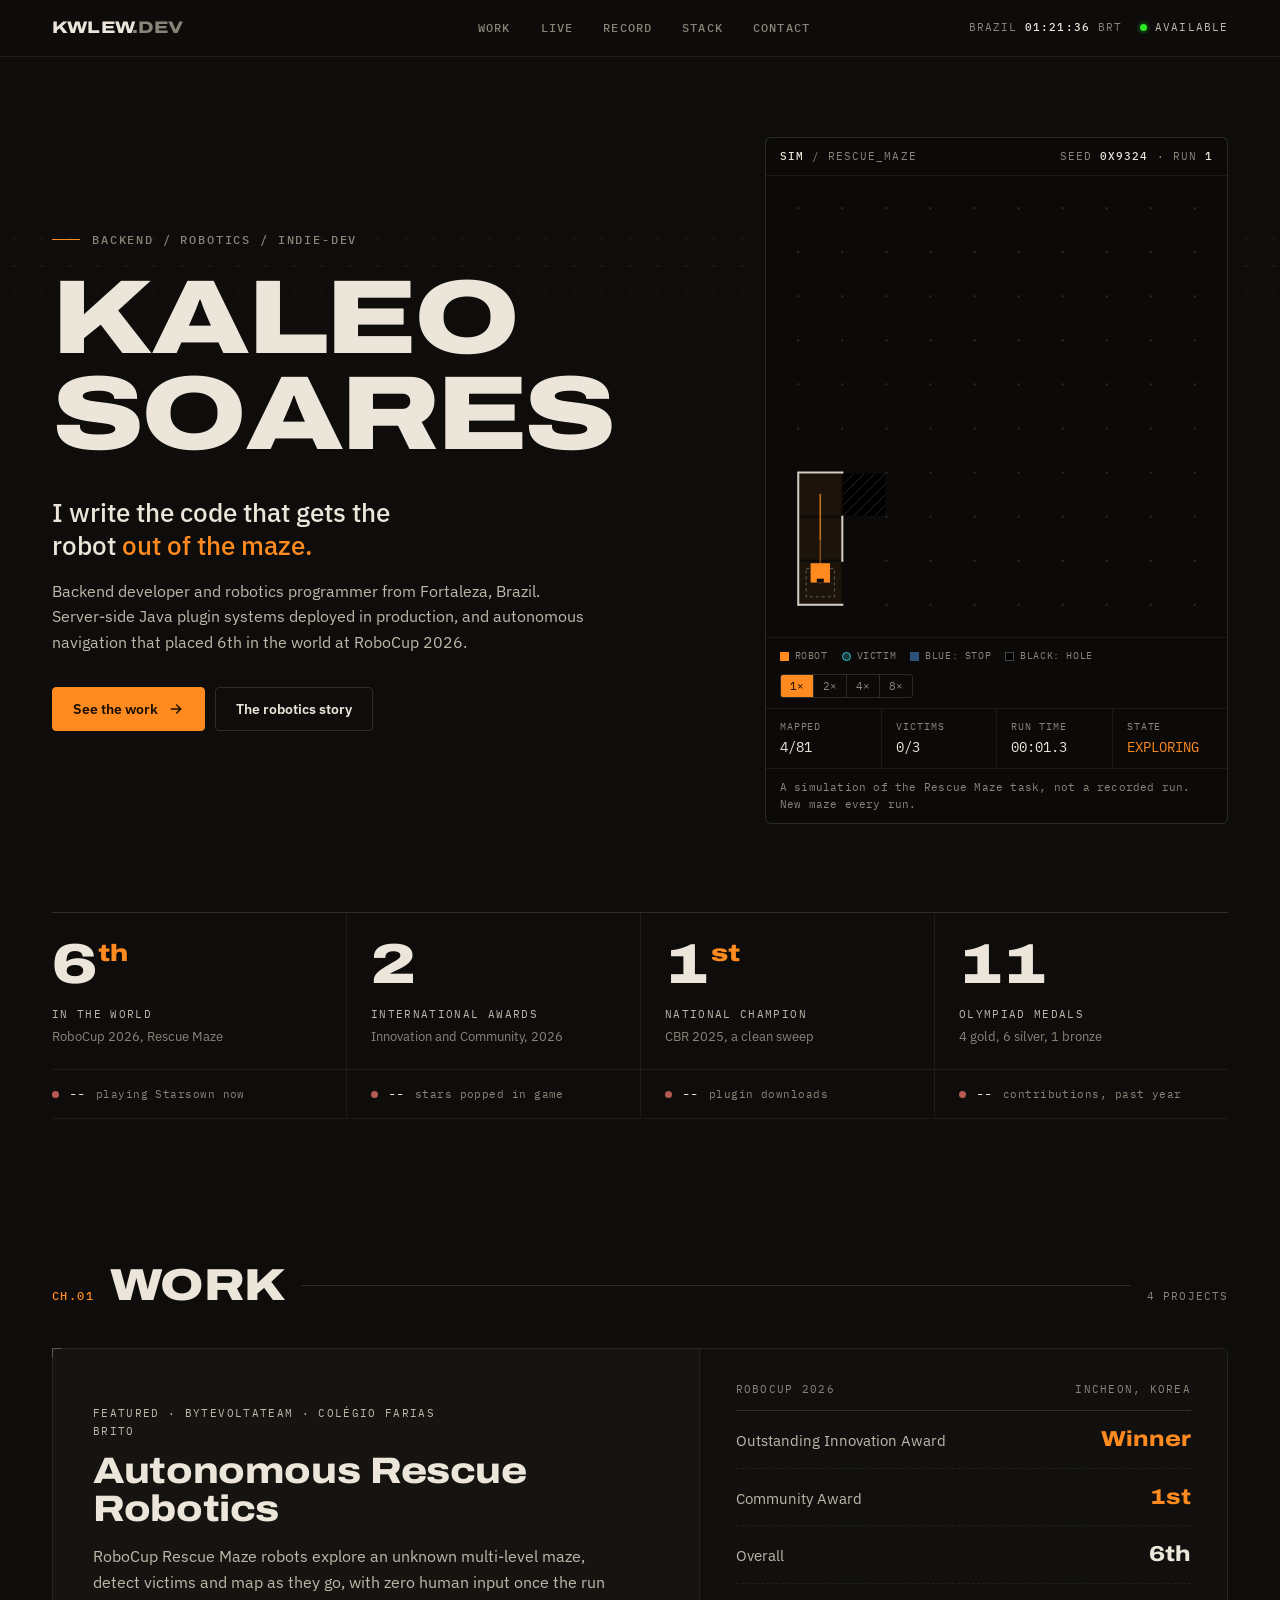
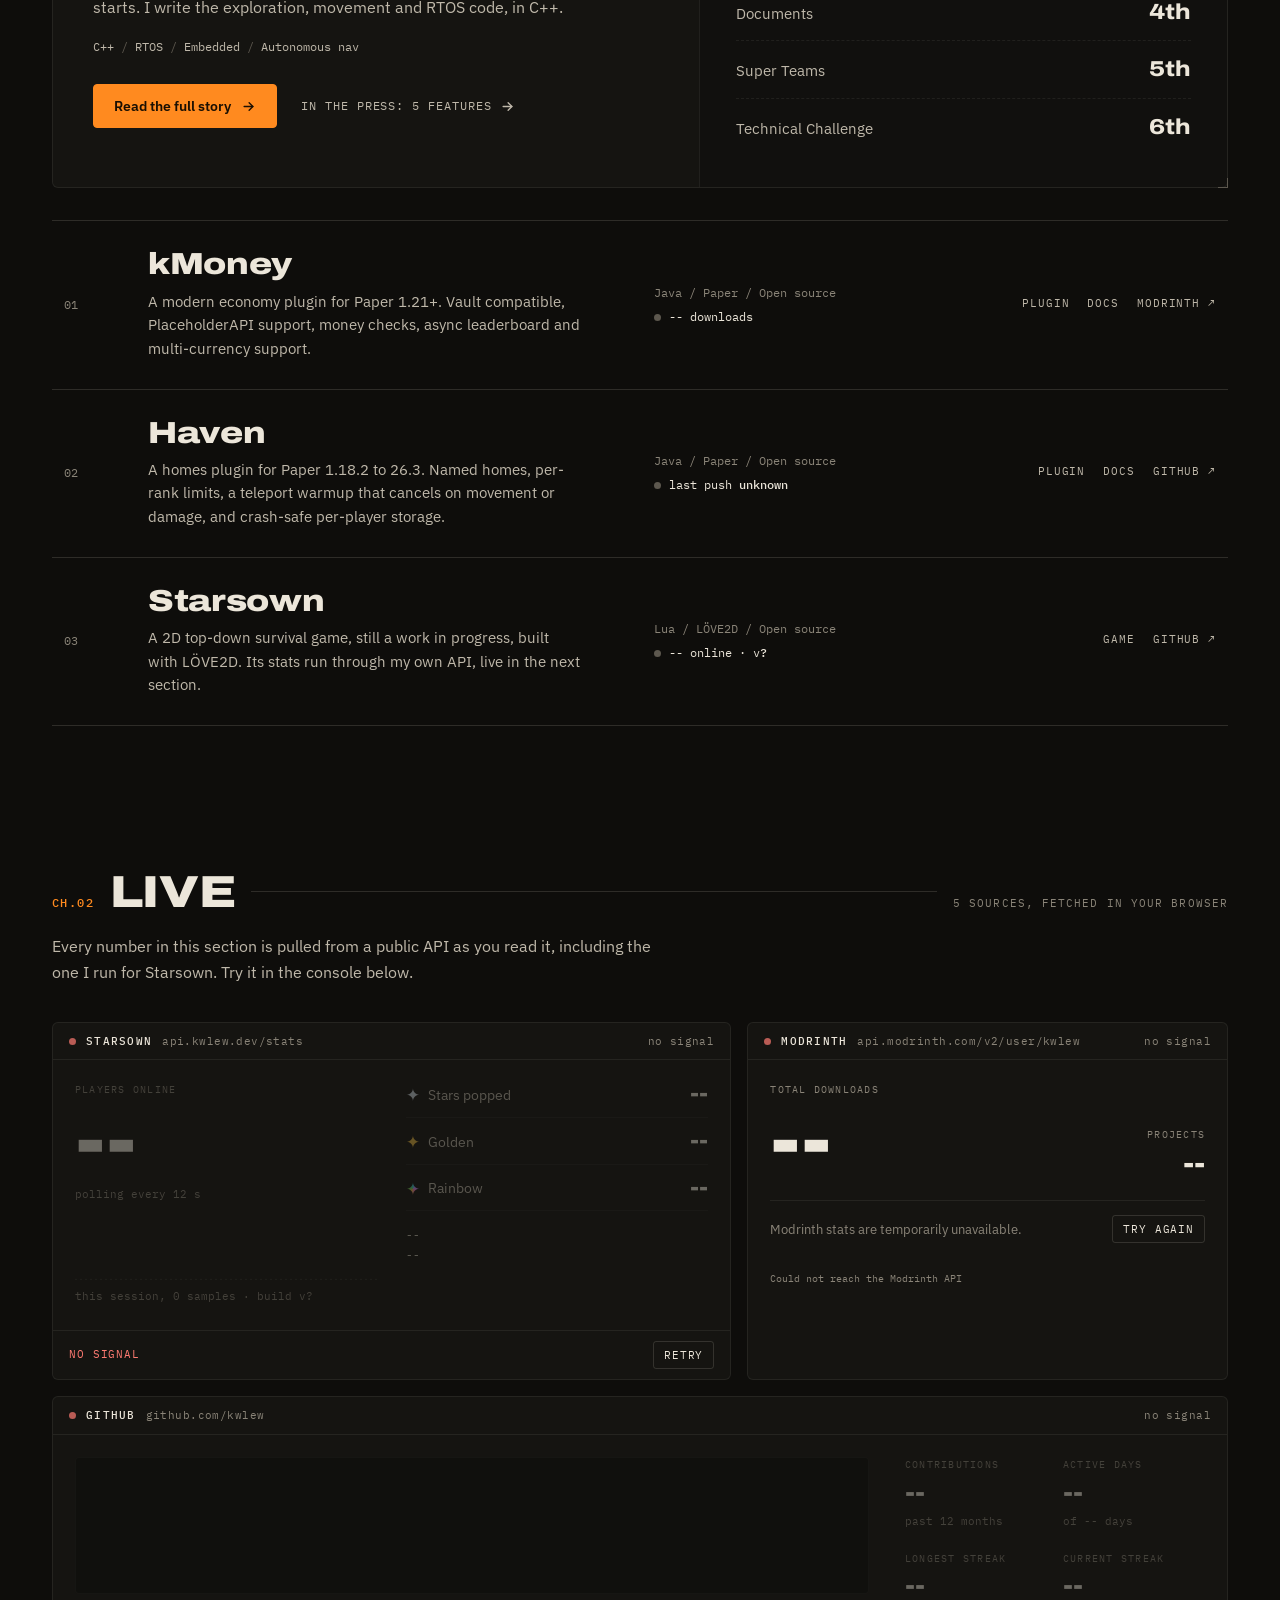
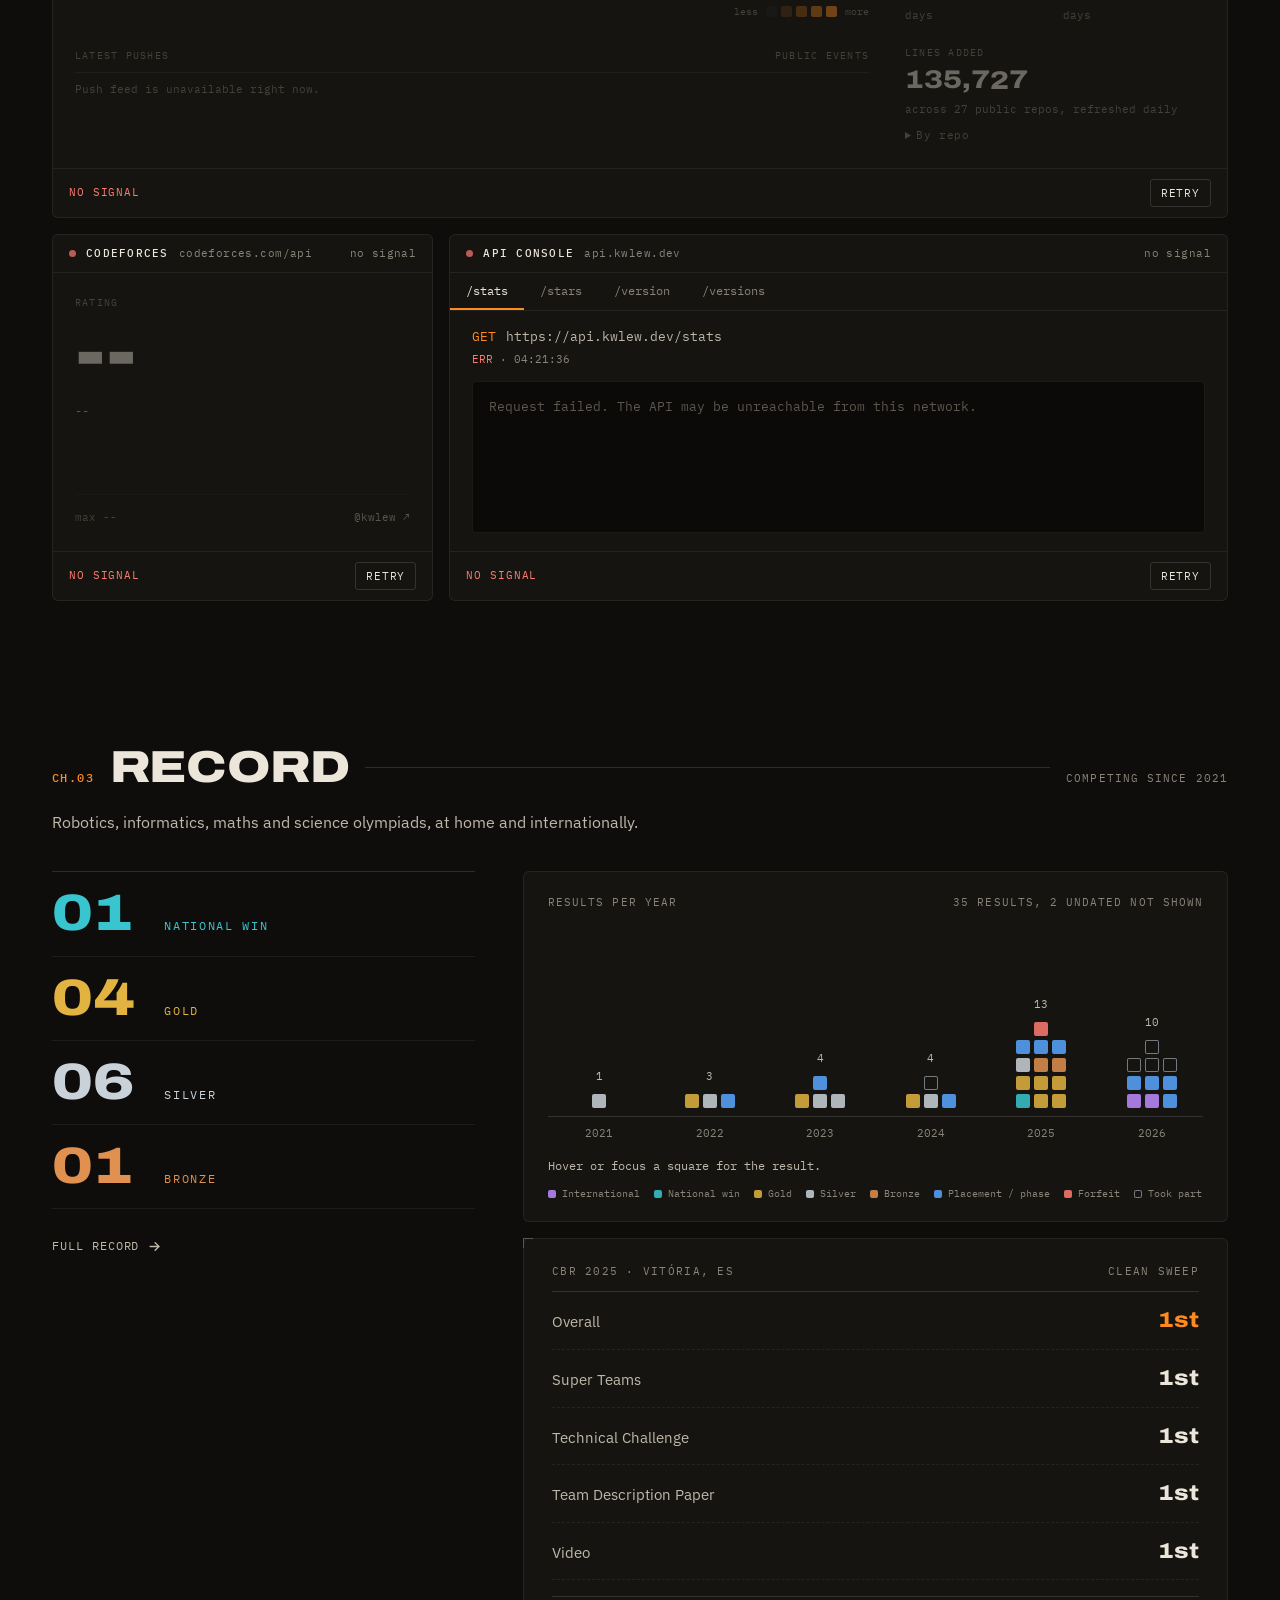
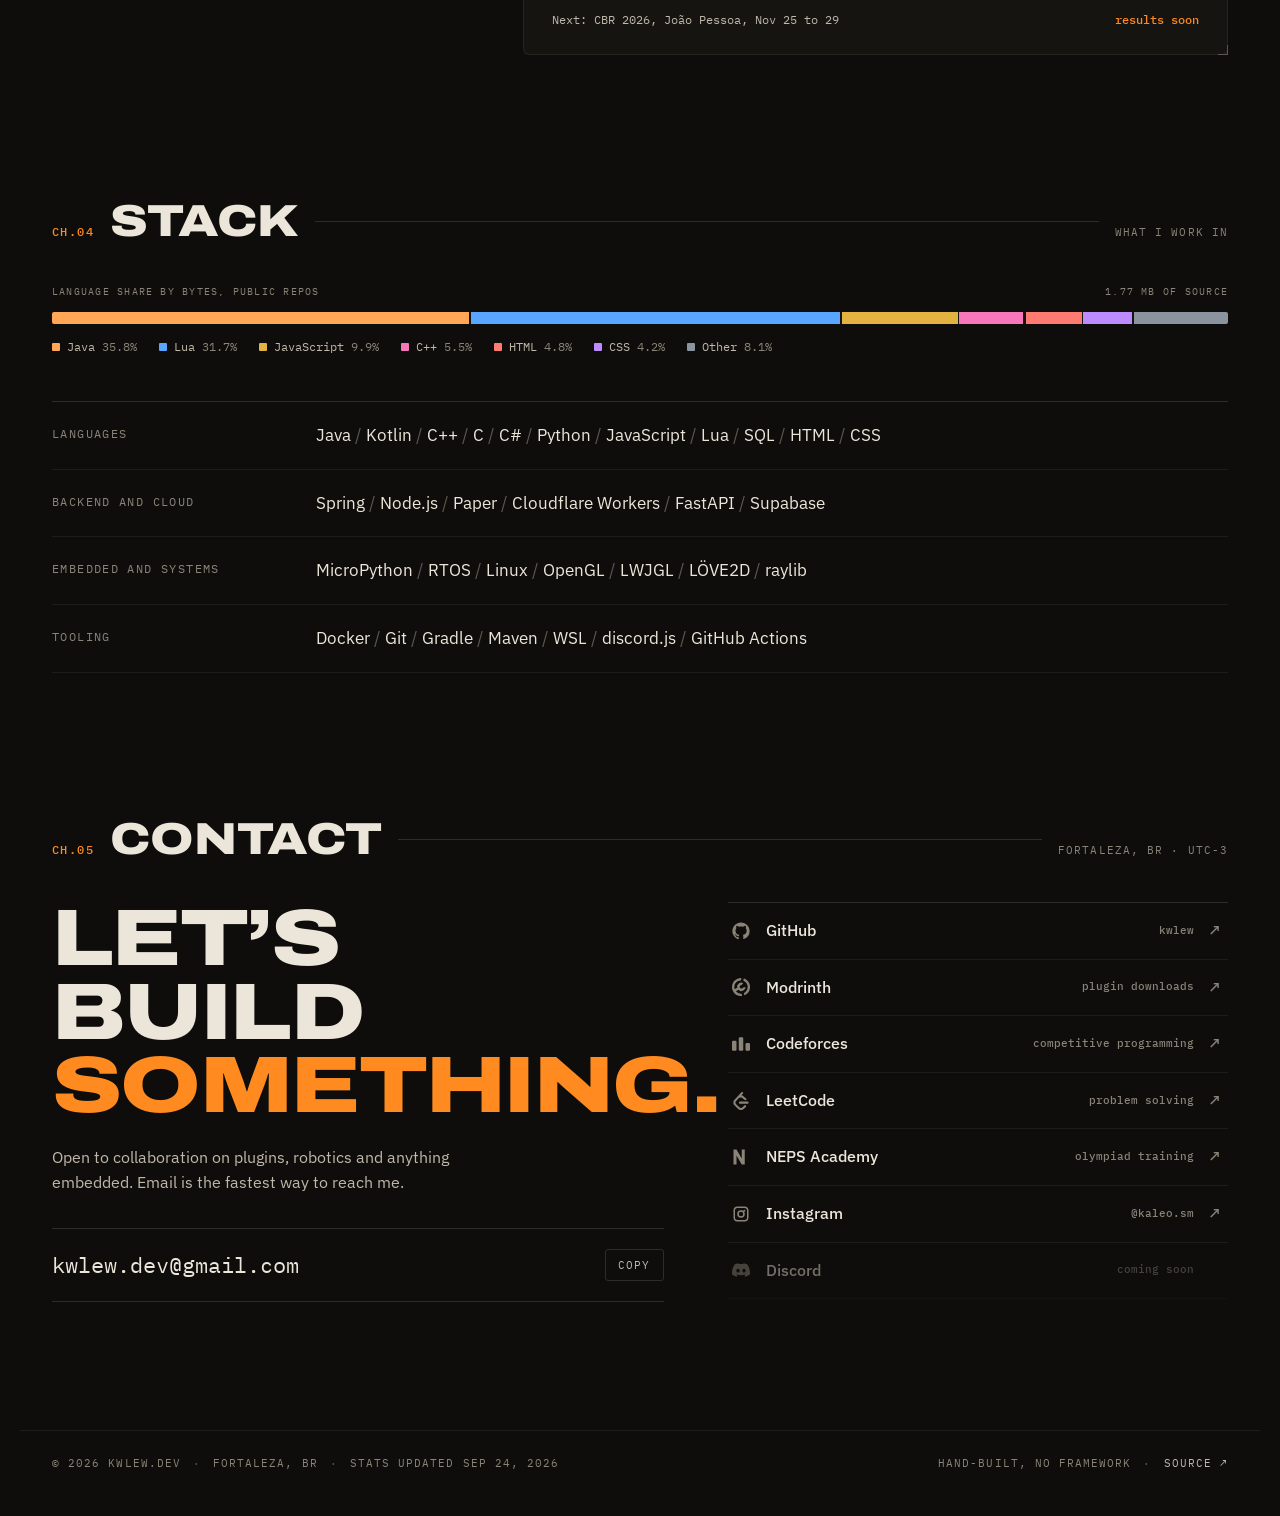
==== commit a6b552b3: "Add repo-stats.js for live project readouts from GitHub and Modrinth - Implement functionality to fe" ====
--- a/index.html
+++ b/index.html
@@ -20,7 +20,7 @@
   <link rel="preconnect" href="https://fonts.googleapis.com">
   <link rel="preconnect" href="https://fonts.gstatic.com" crossorigin>
   <link href="https://fonts.googleapis.com/css2?family=Archivo:wdth,wght@62..125,400..900&family=IBM+Plex+Sans:wght@400;500;600&family=IBM+Plex+Mono:wght@400;500;600&display=swap" rel="stylesheet">
-  <link rel="stylesheet" href="/assets/css/main.css?v=22">
+  <link rel="stylesheet" href="/assets/css/main.css?v=26">
   <script>document.documentElement.classList.add("js");</script>
 </head>
 <body>
@@ -161,18 +161,24 @@
 
       <article class="feature ticks reveal">
         <div class="feature-body">
-          <p class="feature-meta">Featured &middot; ByteVoltaTeam</p>
+          <p class="feature-meta">Featured &middot; ByteVoltaTeam &middot; Col&eacute;gio Farias Brito</p>
           <h3 class="feature-title vt-robotics">Autonomous Rescue Robotics</h3>
           <p>
             RoboCup Rescue Maze robots explore an unknown multi-level maze, detect victims
             and map as they go, with zero human input once the run starts. I write the
-            navigation, sensor fusion and victim-detection code.
+            exploration, movement and RTOS code, in C++.
           </p>
-          <p class="stackline"><span>C / C++</span><span>Embedded</span><span>Autonomous nav</span><span>Sensor fusion</span></p>
-          <a class="btn" href="/robotics.html">
-            <span>Read the full story</span>
-            <svg class="arrow" width="15" height="15" viewBox="0 0 24 24" fill="none" stroke="currentColor" stroke-width="2.2" stroke-linecap="round" stroke-linejoin="round" aria-hidden="true"><path d="M5 12h14"></path><path d="m13 6 6 6-6 6"></path></svg>
-          </a>
+          <p class="stackline"><span>C++</span><span>RTOS</span><span>Embedded</span><span>Autonomous nav</span></p>
+          <div class="feature-actions">
+            <a class="btn" href="/robotics.html">
+              <span>Read the full story</span>
+              <svg class="arrow" width="15" height="15" viewBox="0 0 24 24" fill="none" stroke="currentColor" stroke-width="2.2" stroke-linecap="round" stroke-linejoin="round" aria-hidden="true"><path d="M5 12h14"></path><path d="m13 6 6 6-6 6"></path></svg>
+            </a>
+            <a class="text-link" href="/robotics.html#press">
+              <span>In the press: 5 features</span>
+              <svg width="15" height="15" viewBox="0 0 24 24" fill="none" stroke="currentColor" stroke-width="2.2" stroke-linecap="round" stroke-linejoin="round" aria-hidden="true"><path d="M5 12h14"></path><path d="m13 6 6 6-6 6"></path></svg>
+            </a>
+          </div>
         </div>
 
         <div class="scoreboard">
@@ -225,7 +231,7 @@
           <span class="project-idx">03</span>
           <div>
             <h3 class="project-name vt-starsown">Starsown</h3>
-            <p class="project-desc">An RPG-like 2D top-down game with factory mechanics, built with L&Ouml;VE2D. Its stats run through my own API, live in the next section.</p>
+            <p class="project-desc">A 2D top-down survival game, still a work in progress, built with L&Ouml;VE2D. Its stats run through my own API, live in the next section.</p>
           </div>
           <div class="project-meta">
             <span>Lua / L&Ouml;VE2D / Open source</span>
--- a/assets/css/main.css
+++ b/assets/css/main.css
@@ -185,25 +185,11 @@
   border-color: rgba(var(--c-accent-rgb), 0.5);
 }
 
-/* ===== HEADER (sub-pages) ===== */
-header {
-  text-align: center;
-  padding: 112px 20px 48px;
-}
-
 /* Staggered entrance on first paint */
 @keyframes rise-in {
   from { opacity: 0; transform: translateY(18px); }
   to   { opacity: 1; transform: translateY(0); }
 }
-
-header > * {
-  animation: rise-in 0.7s var(--ease-out) both;
-}
-
-header h1       { animation-delay: 0.05s; }
-header .subtitle { animation-delay: 0.13s; }
-header .tagline  { animation-delay: 0.21s; }
 
 /* ===== HEADINGS ===== */
 h1, h2, h3 {
@@ -222,36 +208,7 @@
   color: var(--c-text);
 }
 
-/* Emoji in page titles read as template filler next to the display face. */
-header h1 .emoji {
-  display: none;
-}
-
-.subtitle {
-  margin-top: 18px;
-  color: var(--c-text-muted);
-  font-family: var(--font-mono);
-  font-size: 0.72rem;
-  font-weight: 500;
-  letter-spacing: 0.14em;
-  text-transform: uppercase;
-}
-
-.tagline {
-  margin: 14px auto 0;
-  max-width: 520px;
-  font-size: 1.05rem;
-  color: var(--c-text-secondary);
-}
-
-/* ===== CONTAINER ===== */
-.container {
-  max-width: 900px;
-  margin: 0 auto;
-  padding: 0 20px;
-}
-
-/* ===== CARD ===== */
+/* ===== CARD (achievement cards) ===== */
 .card {
   margin-top: 16px;
   padding: 26px 28px;
@@ -264,69 +221,6 @@
 .card:hover {
   border-color: var(--c-border);
 }
-
-.card h2,
-.card h3 {
-  margin-bottom: 10px;
-}
-
-.card p {
-  color: var(--c-text-secondary);
-}
-
-/* ===== CARD LISTS ===== */
-.card ul {
-  text-align: left;
-  margin-top: 12px;
-  line-height: 1.9;
-  color: var(--c-text-secondary);
-  list-style: none;
-  padding: 0;
-}
-
-/* ===== SUB-PAGE SECTION HEADINGS ===== */
-main.container > h2,
-.card h2 {
-  font-size: 1.45rem;
-  font-weight: 700;
-  font-stretch: 110%;
-}
-
-/* ===== TECH TAGS ===== */
-.tags {
-  display: flex;
-  flex-wrap: wrap;
-  gap: 6px;
-  justify-content: flex-end;
-}
-
-/* One recipe, one line per colour. Defaults to green so a bare .tag still
-   works exactly as before. */
-.tag {
-  --tag-rgb: var(--label-green-rgb);
-  --tag-fg: var(--label-green);
-  padding: 3px 8px;
-  border-radius: 3px;
-  font-family: var(--font-mono);
-  font-size: 0.68rem;
-  font-weight: 500;
-  background: rgba(var(--tag-rgb), var(--label-fill));
-  border: 1px solid rgba(var(--tag-rgb), var(--label-stroke));
-  color: var(--tag-fg);
-  white-space: nowrap;
-}
-
-.tag.red    { --tag-rgb: var(--label-red-rgb);    --tag-fg: var(--label-red); }
-.tag.orange { --tag-rgb: var(--label-orange-rgb); --tag-fg: var(--label-orange); }
-.tag.gold   { --tag-rgb: var(--label-gold-rgb);   --tag-fg: var(--label-gold); }
-.tag.green  { --tag-rgb: var(--label-green-rgb);  --tag-fg: var(--label-green); }
-.tag.cyan   { --tag-rgb: var(--label-cyan-rgb);   --tag-fg: var(--label-cyan); }
-.tag.blue   { --tag-rgb: var(--label-blue-rgb);   --tag-fg: var(--label-blue); }
-.tag.purple { --tag-rgb: var(--label-purple-rgb); --tag-fg: var(--label-purple); }
-.tag.pink   { --tag-rgb: var(--label-pink-rgb);   --tag-fg: var(--label-pink); }
-.tag.white  { --tag-rgb: var(--label-white-rgb);  --tag-fg: var(--label-white); }
-.tag.gray   { --tag-rgb: var(--label-gray-rgb);   --tag-fg: var(--label-gray); }
-.tag.brand  { --tag-rgb: var(--c-accent-rgb);     --tag-fg: var(--c-accent-soft); }
 
 /* ===== BUTTONS ===== */
 .btn {
@@ -362,26 +256,18 @@
 }
 
 /* Outline variants: secondary actions and repo links. */
-.btn.secondary,
-.btn.github,
-.btn.discord {
+.btn.secondary {
   background: transparent;
   border-color: var(--c-border);
   color: var(--c-text);
 }
 
-.btn.secondary:hover,
-.btn.github:hover {
+.btn.secondary:hover {
   background: rgba(var(--c-accent-rgb), 0.06);
   border-color: var(--c-accent);
   color: var(--c-accent);
 }
 
-.btn.discord:hover {
-  background: rgba(88, 101, 242, 0.1);
-  border-color: #5865f2;
-  color: #8b93f8;
-}
 
 .btn svg {
   transition: transform var(--t-fast) var(--ease-out);
@@ -397,50 +283,11 @@
   flex-shrink: 0;
 }
 
-/* ===== ACTION BAR (centered button group) ===== */
-.action-bar {
-  text-align: center;
-  padding: 0 20px 16px;
-}
-
-/* ===== SOCIAL BUTTONS ===== */
-.social-btn {
-  --brand: var(--c-accent);
-  display: inline-flex;
-  vertical-align: middle;
-  align-items: center;
-  gap: 10px;
-  margin: 6px;
-  padding: 11px 18px;
-  border-radius: var(--radius-btn);
-  background: var(--c-surface);
-  border: 1px solid var(--c-border);
-  color: var(--c-text);
-  font-size: 0.88rem;
-  font-weight: 600;
-  text-decoration: none;
-  transition: color var(--t-fast) var(--ease-smooth),
-              border-color var(--t-fast) var(--ease-smooth);
-}
-
-.social-btn:hover {
-  color: var(--brand);
-  border-color: var(--brand);
-}
-
+/* ===== BRAND ICONS (contact links) ===== */
 .social-icon {
   width: 18px;
   height: 18px;
   flex-shrink: 0;
-}
-
-.instagram-btn { --brand: #f06da8; }
-.modrinth-btn  { --brand: #1bd96a; }
-
-/* ===== SOCIALS CONTAINER (sub-pages) ===== */
-.socials {
-  text-align: center;
-  margin-top: 32px;
 }
 
 /* ===== DOC TABLES (plugin docs) ===== */
@@ -502,30 +349,6 @@
   background: rgba(var(--label-orange-rgb), var(--label-fill));
   border: 1px solid rgba(var(--label-orange-rgb), var(--label-stroke));
   color: var(--label-orange);
-}
-
-.section-nav {
-  display: flex;
-  flex-wrap: wrap;
-  gap: 8px;
-  margin-top: 10px;
-}
-
-.section-nav a {
-  padding: 5px 11px;
-  border-radius: 3px;
-  background: var(--c-surface-sunken);
-  border: 1px solid var(--c-border-dark);
-  color: var(--c-text-muted);
-  font-family: var(--font-mono);
-  font-size: 0.74rem;
-  text-decoration: none;
-  transition: color var(--t-fast), border-color var(--t-fast);
-}
-
-.section-nav a:hover {
-  color: var(--c-text);
-  border-color: rgba(var(--c-accent-rgb), 0.5);
 }
 
 /* ===== INLINE CODE ===== */
@@ -551,30 +374,6 @@
   font-size: 0.85rem;
   line-height: 1.7;
   overflow-x: auto;
-}
-
-/* ===== REPO STATS ===== */
-.repo-stats {
-  margin-bottom: 32px;
-  text-align: center;
-  color: var(--c-text-muted);
-  font-family: var(--font-mono);
-  font-size: 0.8rem;
-}
-
-.repo-stats span,
-.repo-stats a {
-  display: inline-block;
-  margin: 0 10px;
-}
-
-.repo-stats a {
-  color: var(--c-accent-soft);
-  text-decoration: none;
-}
-
-.repo-stats a:hover {
-  text-decoration: underline;
 }
 
 /* ===== MEDAL SUMMARY ===== */
@@ -806,7 +605,7 @@
   font-size: 0.8rem;
 }
 
-/* Same recipe as .tag, so a "Gold" badge and a "Java" tag carry equal weight. */
+/* Same recipe as .perm-default, so every label carries equal weight. */
 .medal-badge {
   --badge-rgb: var(--label-gray-rgb);
   --badge-fg: var(--label-gray);
@@ -838,57 +637,6 @@
 }
 
 /* ===== STARSOWN LIVE STATS (games/starsown.html) ===== */
-.starsown-stats-panel {
-  margin-top: 20px;
-  padding: 26px 28px;
-  border-radius: var(--radius-card);
-  background: var(--c-surface);
-  border: 1px solid var(--c-border-hair);
-}
-
-.starsown-stats-head {
-  display: flex;
-  align-items: flex-start;
-  justify-content: space-between;
-  flex-wrap: wrap;
-  gap: 12px;
-}
-
-.starsown-stats-kicker {
-  display: block;
-  color: var(--c-accent);
-  font-family: var(--font-mono);
-  font-size: 0.66rem;
-  font-weight: 500;
-  letter-spacing: 0.14em;
-  text-transform: uppercase;
-}
-
-.starsown-stats-head h2 {
-  margin-top: 4px;
-  font-size: 1.45rem;
-  font-stretch: 110%;
-}
-
-.starsown-stats-status {
-  display: flex;
-  align-items: center;
-  gap: 8px;
-  color: var(--c-text-muted);
-  font-family: var(--font-mono);
-  font-size: 0.68rem;
-  white-space: nowrap;
-}
-
-.starsown-live-dot {
-  width: 7px;
-  height: 7px;
-  border-radius: 50%;
-  background: var(--c-accent);
-  flex-shrink: 0;
-  animation: dot-pulse 1.5s ease-in-out infinite;
-}
-
 @keyframes dot-pulse {
   0%, 100% { opacity: 1; }
   50%       { opacity: 0.3; }
@@ -897,9 +645,8 @@
 .starsown-stats-grid {
   display: grid;
   grid-template-columns: repeat(4, minmax(0, 1fr));
-  gap: 12px;
-  margin-top: 24px;
-  list-style: none;
+  border-top: 1px solid var(--c-border);
+  border-bottom: 1px solid var(--c-border-hair);
 }
 
 .starsown-stats-grid[aria-busy="true"] .starsown-stat dt {
@@ -907,43 +654,43 @@
 }
 
 .starsown-stat {
-  --stat-rgb: var(--c-accent-rgb);
   --stat-fg: var(--c-accent);
-  padding: 18px 14px;
-  border-radius: var(--radius-btn);
-  background: var(--c-surface-sunken);
-  border: 1px solid var(--c-border-hair);
-  text-align: center;
-  transition: border-color var(--t-fast) var(--ease-smooth);
-}
-
-.starsown-stat:hover {
-  border-color: rgba(var(--stat-rgb), 0.4);
+  padding: 24px 24px 22px;
+  min-width: 0;
+}
+
+.starsown-stat:first-child {
+  padding-left: 0;
+}
+
+.starsown-stat + .starsown-stat {
+  border-left: 1px solid var(--c-border-hair);
 }
 
 .starsown-stat dt {
   color: var(--stat-fg);
   font-family: var(--font-display);
-  font-size: 1.8rem;
-  font-weight: 800;
-  font-stretch: 115%;
+  font-size: clamp(2rem, 3.6vw, 3rem);
+  font-weight: 850;
+  font-stretch: 125%;
   font-variant-numeric: tabular-nums;
-  line-height: 1.1;
+  line-height: 1;
+  letter-spacing: -0.02em;
 }
 
 .starsown-stat dd {
-  margin-top: 6px;
-  color: var(--c-text-muted);
-  font-family: var(--font-mono);
-  font-size: 0.66rem;
-  letter-spacing: 0.08em;
+  margin-top: 12px;
+  color: var(--c-text-secondary);
+  font-family: var(--font-mono);
+  font-size: 0.7rem;
+  letter-spacing: 0.12em;
   text-transform: uppercase;
 }
 
-.starsown-stat.online  { --stat-rgb: var(--c-accent-rgb);     --stat-fg: var(--c-accent); }
-.starsown-stat.stars   { --stat-rgb: var(--label-silver-rgb); --stat-fg: var(--label-silver); }
-.starsown-stat.golden  { --stat-rgb: var(--label-gold-rgb);   --stat-fg: var(--label-gold); }
-.starsown-stat.rainbow { --stat-rgb: var(--label-pink-rgb);   --stat-fg: var(--label-pink); }
+.starsown-stat.online  { --stat-fg: var(--c-accent); }
+.starsown-stat.stars   { --stat-fg: var(--label-silver); }
+.starsown-stat.golden  { --stat-fg: var(--label-gold); }
+.starsown-stat.rainbow { --stat-fg: var(--label-pink); }
 
 /* Animated rainbow: a multicolour gradient clipped to the glyphs, with its
    hues cycled by hue-rotate. Used for the rainbow star and for the maze
@@ -1013,19 +760,6 @@
   border-color: var(--c-accent);
 }
 
-/* ===== FOOTER (sub-pages) ===== */
-footer {
-  margin-top: 64px;
-  padding: 36px 20px;
-  border-top: 1px solid var(--c-border-hair);
-  color: var(--c-text-muted);
-  font-family: var(--font-mono);
-  font-size: 0.7rem;
-  letter-spacing: 0.1em;
-  text-align: center;
-  text-transform: uppercase;
-}
-
 /* ===== PAGE TRANSITIONS =====
    Cross-document view transitions (Chromium and Safari; other browsers just
    navigate normally). The page eases out and in, and elements that exist on
@@ -1086,12 +820,8 @@
   width: fit-content;
 }
 
-header h1[class*="vt-"] {
+.page-title[class*="vt-"] {
   width: fit-content;
-  margin-inline: auto;
-  /* It arrives in place, so it skips the header rise-in that would
-     otherwise hide it at the start of the transition. */
-  animation: none;
 }
 
 /* ===== ACCESSIBILITY ===== */
@@ -1775,6 +1505,18 @@
   margin: 28px 0 0;
 }
 
+.feature-actions {
+  display: flex;
+  flex-wrap: wrap;
+  align-items: center;
+  gap: 16px 24px;
+  margin-top: 28px;
+}
+
+.feature-body .feature-actions .btn {
+  margin: 0;
+}
+
 .scoreboard {
   padding: 32px 36px;
   border-left: 1px solid var(--c-border-hair);
@@ -3261,8 +3003,513 @@
   color: var(--c-accent);
 }
 
+/* =====================================================================
+   SUB-PAGES
+   Every sub-page is built from the landing components (kicker, hero-lead,
+   figures, ch-head, spec, record-card) plus the page-* pieces below.
+   ===================================================================== */
+
+.page {
+  padding-top: 104px;
+}
+
+.page-hero {
+  display: grid;
+  grid-template-columns: minmax(0, 1fr) minmax(0, 1fr);
+  gap: 56px;
+  align-items: center;
+}
+
+.page-title {
+  width: fit-content;
+  margin-top: 24px;
+  font-size: clamp(2.4rem, 5.2vw, 4.8rem);
+  font-weight: 850;
+  font-stretch: 125%;
+  line-height: 0.9;
+  letter-spacing: -0.025em;
+  text-transform: uppercase;
+}
+
+.page-shot {
+  margin: 0;
+  border-radius: var(--radius-card);
+  background: var(--c-surface-sunken);
+  border: 1px solid var(--c-border-hair);
+}
+
+.page-shot img {
+  display: block;
+  width: 100%;
+  height: auto;
+  border-radius: var(--radius-card) var(--radius-card) 0 0;
+}
+
+.page-shot figcaption {
+  padding: 10px 14px;
+  border-top: 1px solid var(--c-border-hair);
+  color: var(--c-text-muted);
+  font-family: var(--font-mono);
+  font-size: 0.68rem;
+  letter-spacing: 0.06em;
+}
+
+.page-shot--hero {
+  animation: rise-in 0.8s var(--ease-out) 0.3s both;
+}
+
+.page .spec {
+  margin-top: 0;
+}
+
+.page-more {
+  margin-top: 28px;
+}
+
+.page-note {
+  max-width: 62ch;
+  margin-top: 20px;
+  color: var(--c-text-muted);
+  font-size: 0.9rem;
+}
+
+.page-cols {
+  display: grid;
+  grid-template-columns: repeat(2, minmax(0, 1fr));
+  gap: 16px;
+}
+
+.page-col {
+  padding: 28px;
+  border-radius: var(--radius-card);
+  background: var(--c-surface);
+  border: 1px solid var(--c-border-hair);
+}
+
+.page-col-idx {
+  color: var(--c-accent);
+  font-family: var(--font-mono);
+  font-size: 0.72rem;
+  letter-spacing: 0.12em;
+}
+
+.page-col h3 {
+  margin-top: 14px;
+  font-size: 1.35rem;
+  font-weight: 800;
+  font-stretch: 115%;
+}
+
+.page-col p {
+  margin-top: 10px;
+  color: var(--c-text-secondary);
+  font-size: 0.95rem;
+}
+
+.page .page-cols + .spec {
+  margin-top: 32px;
+}
+
+/* Product names keep their casing (kMoney, not KMONEY). */
+.page-title--name {
+  text-transform: none;
+}
+
+/* Heroes without a photo or readout: one reading column. */
+.page-hero--solo {
+  grid-template-columns: minmax(0, 1fr);
+}
+
+.page-hero--solo .hero-sub {
+  max-width: 62ch;
+}
+
+/* 404: the hero fills the viewport so the footer sits at the bottom. */
+.page--center {
+  display: flex;
+  align-items: center;
+  min-height: calc(100vh - 140px);
+  padding-bottom: 40px;
+}
+
+/* Live project readouts beside a hero, filled by repo-stats.js. */
+.page-readout {
+  grid-column: auto;
+  animation: rise-in 0.8s var(--ease-out) 0.3s both;
+}
+
+.page-readout .score-row b a {
+  color: inherit;
+  text-decoration: none;
+}
+
+.page-readout .score-row b a[href]:hover {
+  color: var(--c-accent);
+}
+
+.page-readout [data-state="error"] b {
+  color: var(--c-text-faint);
+}
+
+/* A flat surface for tables. Scrolls sideways on narrow screens rather than
+   dropping columns. */
+.panel {
+  padding: 6px 28px 10px;
+  overflow-x: auto;
+  border-radius: var(--radius-card);
+  background: var(--c-surface);
+  border: 1px solid var(--c-border-hair);
+}
+
+.panel .cmd-table {
+  margin-top: 0;
+}
+
+/* Lists: a small accent square, or a zero-padded step number. */
+.page-list {
+  display: grid;
+  gap: 10px;
+  list-style: none;
+  color: var(--c-text-secondary);
+}
+
+.page-col .page-list {
+  margin-top: 14px;
+  font-size: 0.95rem;
+}
+
+.page-list li {
+  position: relative;
+  padding-left: 20px;
+}
+
+.page-list li::before {
+  content: "";
+  position: absolute;
+  left: 2px;
+  top: 0.68em;
+  width: 5px;
+  height: 5px;
+  background: var(--c-accent);
+}
+
+ol.page-list {
+  counter-reset: step;
+}
+
+ol.page-list li {
+  padding-left: 36px;
+  counter-increment: step;
+}
+
+ol.page-list li::before {
+  content: counter(step, decimal-leading-zero);
+  top: 0.2em;
+  width: auto;
+  height: auto;
+  background: none;
+  color: var(--c-accent);
+  font-family: var(--font-mono);
+  font-size: 0.74rem;
+}
+
+/* ===== DOCS ===== */
+.doc {
+  display: grid;
+  grid-template-columns: 220px minmax(0, 1fr);
+  gap: 64px;
+  align-items: start;
+  margin-top: 88px;
+}
+
+.doc-nav {
+  position: sticky;
+  top: 80px;
+}
+
+.doc-nav-title {
+  display: block;
+  padding-bottom: 12px;
+  border-bottom: 1px solid var(--c-border);
+  color: var(--c-text-muted);
+  font-family: var(--font-mono);
+  font-size: 0.68rem;
+  letter-spacing: 0.12em;
+  text-transform: uppercase;
+}
+
+.doc-nav ol {
+  list-style: none;
+}
+
+.doc-nav a {
+  display: flex;
+  gap: 12px;
+  padding: 8px 0;
+  border-bottom: 1px solid var(--c-border-hair);
+  color: var(--c-text-secondary);
+  font-size: 0.88rem;
+  text-decoration: none;
+  transition: color var(--t-fast);
+}
+
+.doc-nav a span {
+  color: var(--c-text-faint);
+  font-family: var(--font-mono);
+  font-size: 0.7rem;
+  line-height: 2;
+  transition: color var(--t-fast);
+}
+
+.doc-nav a:hover,
+.doc-nav a:hover span {
+  color: var(--c-accent);
+}
+
+.doc-section + .doc-section {
+  margin-top: 72px;
+}
+
+.doc-head {
+  display: flex;
+  align-items: baseline;
+  gap: 14px;
+  padding-bottom: 14px;
+  margin-bottom: 22px;
+  border-bottom: 1px solid var(--c-border);
+}
+
+.doc-head h2 {
+  font-size: clamp(1.4rem, 2.4vw, 1.9rem);
+  font-weight: 800;
+  font-stretch: 115%;
+}
+
+.doc-body > * + * {
+  margin-top: 16px;
+}
+
+.doc-body p {
+  max-width: 72ch;
+  color: var(--c-text-secondary);
+}
+
+.doc-body pre {
+  margin-top: 16px;
+}
+
+/* ===== ACHIEVEMENTS ===== */
+.ach-section {
+  padding-top: 64px;
+}
+
+.ach-section .ach-tabs {
+  margin-top: 0;
+}
+
+.rb-boards {
+  display: grid;
+  grid-template-columns: repeat(2, minmax(0, 1fr));
+  gap: 16px;
+  align-items: start;
+}
+
+.rb-boards .record-card {
+  grid-column: auto;
+}
+
+.rb-team {
+  display: grid;
+  grid-template-columns: minmax(0, 7fr) minmax(0, 5fr);
+  gap: 16px;
+  align-items: start;
+}
+
+.rb-roster {
+  grid-column: auto;
+}
+
+.rb-roster ul {
+  list-style: none;
+}
+
+.rb-roster li {
+  display: flex;
+  align-items: baseline;
+  justify-content: space-between;
+  gap: 16px;
+  padding: 12px 0;
+  border-bottom: 1px dashed var(--c-border-hair);
+  color: var(--c-text);
+}
+
+.rb-roster small {
+  color: var(--c-text-muted);
+  font-family: var(--font-mono);
+  font-size: 0.66rem;
+  letter-spacing: 0.1em;
+  text-transform: uppercase;
+  white-space: nowrap;
+}
+
+.rb-roster .me small {
+  color: var(--c-accent);
+}
+
+.rb-roster-links {
+  display: flex;
+  flex-wrap: wrap;
+  gap: 8px 24px;
+  margin-top: 20px;
+}
+
+.rb-press {
+  display: grid;
+  gap: 12px;
+  padding: 32px 36px;
+  border-radius: var(--radius-card);
+  background: var(--c-surface);
+  border: 1px solid var(--c-border-hair);
+  color: var(--c-text);
+  text-decoration: none;
+  transition: border-color var(--t-fast) var(--ease-smooth);
+}
+
+.rb-press:hover {
+  border-color: rgba(var(--c-accent-rgb), 0.35);
+}
+
+.rb-press-src {
+  color: var(--c-text-muted);
+  font-family: var(--font-mono);
+  font-size: 0.68rem;
+  letter-spacing: 0.12em;
+  text-transform: uppercase;
+}
+
+.rb-press-title {
+  max-width: 34ch;
+  font-family: var(--font-display);
+  font-size: clamp(1.4rem, 2.6vw, 2rem);
+  font-weight: 800;
+  font-stretch: 112%;
+  line-height: 1.1;
+}
+
+.rb-press-en {
+  max-width: 62ch;
+  color: var(--c-text-secondary);
+}
+
+.rb-press-cta {
+  margin-top: 8px;
+  color: var(--c-accent-soft);
+  font-family: var(--font-mono);
+  font-size: 0.74rem;
+  letter-spacing: 0.08em;
+  text-transform: uppercase;
+  transition: color var(--t-fast);
+}
+
+.rb-press:hover .rb-press-cta {
+  color: var(--c-accent);
+}
+
+.rb-press-list {
+  margin-top: 8px;
+  list-style: none;
+  border-top: 1px solid var(--c-border);
+}
+
+.rb-press-list a {
+  display: grid;
+  grid-template-columns: 72px minmax(0, 1fr) auto;
+  gap: 24px;
+  align-items: baseline;
+  padding: 20px 4px;
+  border-bottom: 1px solid var(--c-border-hair);
+  color: var(--c-text);
+  text-decoration: none;
+}
+
+.rb-press-date {
+  color: var(--c-accent);
+  font-family: var(--font-mono);
+  font-size: 0.72rem;
+  letter-spacing: 0.08em;
+  text-transform: uppercase;
+  white-space: nowrap;
+}
+
+.rb-press-body {
+  display: grid;
+  gap: 6px;
+}
+
+.rb-press-head {
+  font-family: var(--font-display);
+  font-size: 1.15rem;
+  font-weight: 700;
+  font-stretch: 108%;
+  line-height: 1.2;
+  transition: color var(--t-fast);
+}
+
+.rb-press-gloss {
+  color: var(--c-text-muted);
+  font-size: 0.9rem;
+}
+
+.rb-press-arr {
+  color: var(--c-text-muted);
+  transition: color var(--t-fast);
+}
+
+.rb-press-list a:hover .rb-press-head,
+.rb-press-list a:hover .rb-press-arr {
+  color: var(--c-accent);
+}
+
 /* ===== TABLET ===== */
 @media (max-width: 1024px) {
+  .page-hero,
+  .rb-team,
+  .doc {
+    grid-template-columns: minmax(0, 1fr);
+    gap: 40px;
+  }
+
+  .rb-team {
+    gap: 16px;
+  }
+
+  .doc {
+    margin-top: 56px;
+  }
+
+  .doc-nav {
+    position: static;
+  }
+
+  .doc-nav ol {
+    display: flex;
+    flex-wrap: wrap;
+    gap: 0 20px;
+  }
+
+  .doc-nav a {
+    border-bottom: none;
+  }
+
+  .starsown-stat:nth-child(3) {
+    padding-left: 0;
+    border-left: none;
+  }
+
+  .starsown-stat:nth-child(n+3) {
+    border-top: 1px solid var(--c-border-hair);
+  }
+
   :root { --section-gap: 112px; }
 
   .hero-grid {
@@ -3348,8 +3595,6 @@
     --section-gap: 88px;
     --gutter: 16px;
   }
-
-  header { padding: 88px 16px 40px; }
 
   .card { padding: 20px 18px; }
 
@@ -3528,20 +3773,26 @@
     flex-direction: column;
   }
 
-  .starsown-stats-panel {
-    padding: 20px 18px;
-  }
-
-  .starsown-stats-grid {
-    gap: 10px;
-  }
-
   .starsown-stat {
-    padding: 14px 8px;
-  }
-
-  .starsown-stat dt {
-    font-size: 1.4rem;
+    padding: 18px 12px 16px 16px;
+  }
+
+  .starsown-stat:nth-child(odd) {
+    padding-left: 0;
+  }
+
+  .panel {
+    padding: 4px 16px 8px;
+  }
+
+  /* Three-column tables scroll sideways instead of crushing the middle
+     column; commands may wrap at their spaces. */
+  .panel .cmd-table:has(th:nth-child(3)) {
+    min-width: 560px;
+  }
+
+  .cmd-table td:first-child {
+    white-space: normal;
   }
 
   .achievements-grid,
@@ -3549,14 +3800,38 @@
     grid-template-columns: 1fr;
   }
 
-  .tags {
-    justify-content: flex-start;
-    margin-top: 8px;
-  }
-
-  .cmd-table th:nth-child(3),
-  .cmd-table td:nth-child(3) {
-    display: none;
+  .page {
+    padding-top: 76px;
+  }
+
+  .page-title {
+    font-size: clamp(1.8rem, 8.4vw, 2.4rem);
+  }
+
+  .rb-boards,
+  .page-cols {
+    grid-template-columns: minmax(0, 1fr);
+  }
+
+  .page .record-card {
+    padding: 20px 18px;
+  }
+
+  .page-col {
+    padding: 22px 18px;
+  }
+
+  .rb-press {
+    padding: 24px 20px;
+  }
+
+  .rb-press-list a {
+    grid-template-columns: minmax(0, 1fr) auto;
+    gap: 8px 16px;
+  }
+
+  .rb-press-date {
+    grid-column: 1 / -1;
   }
 }
 
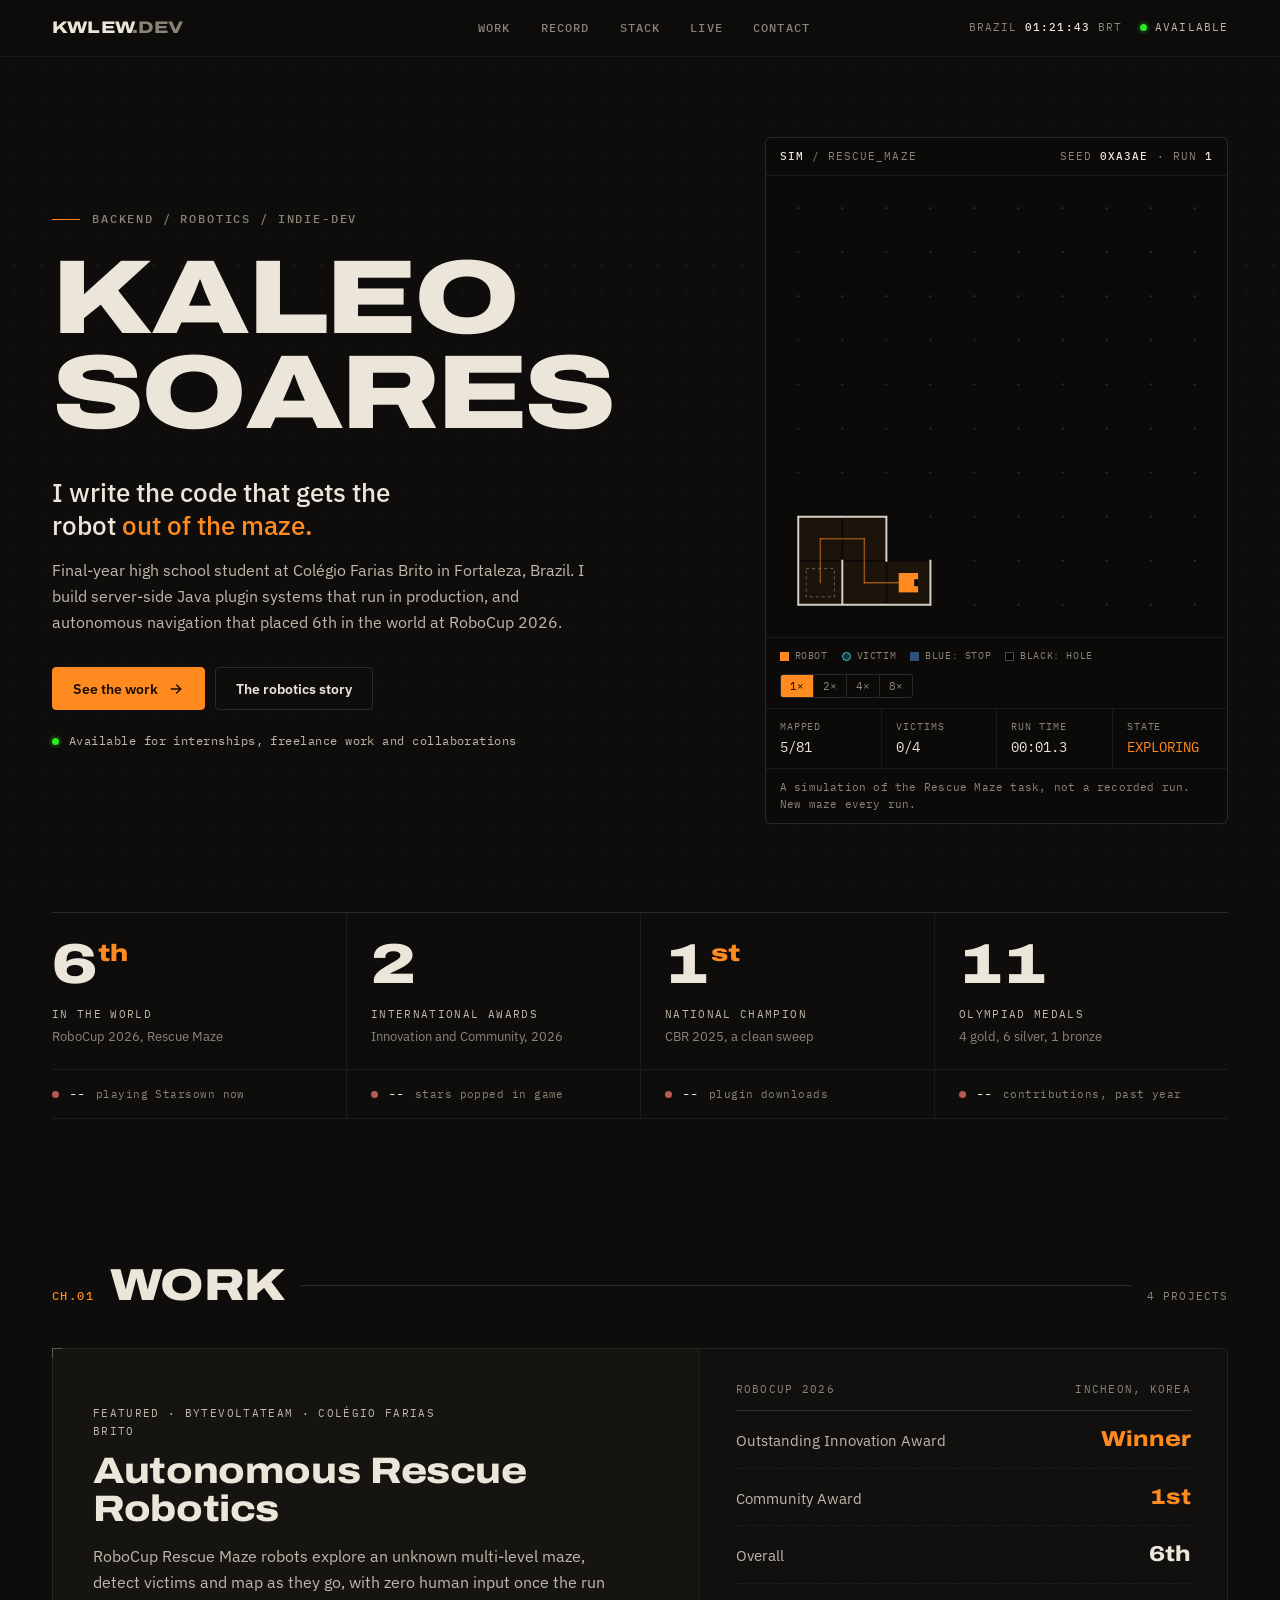
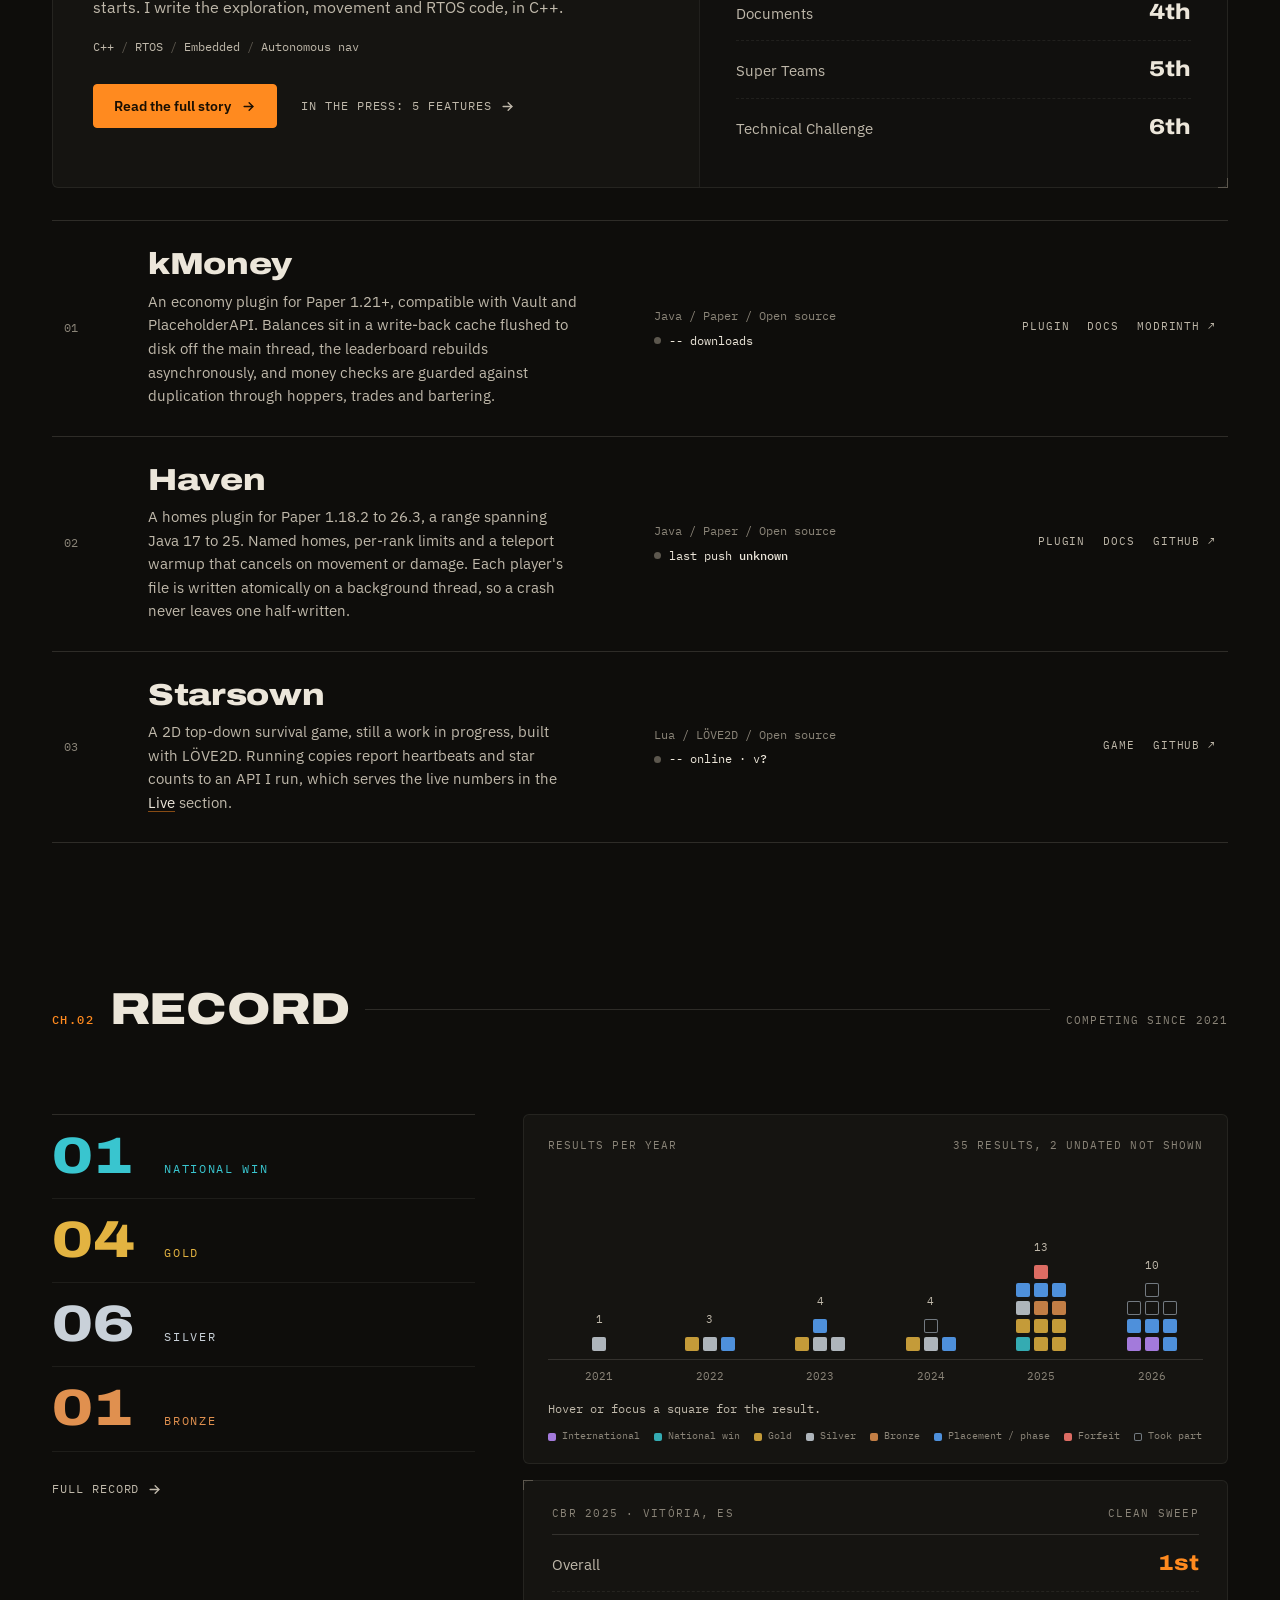
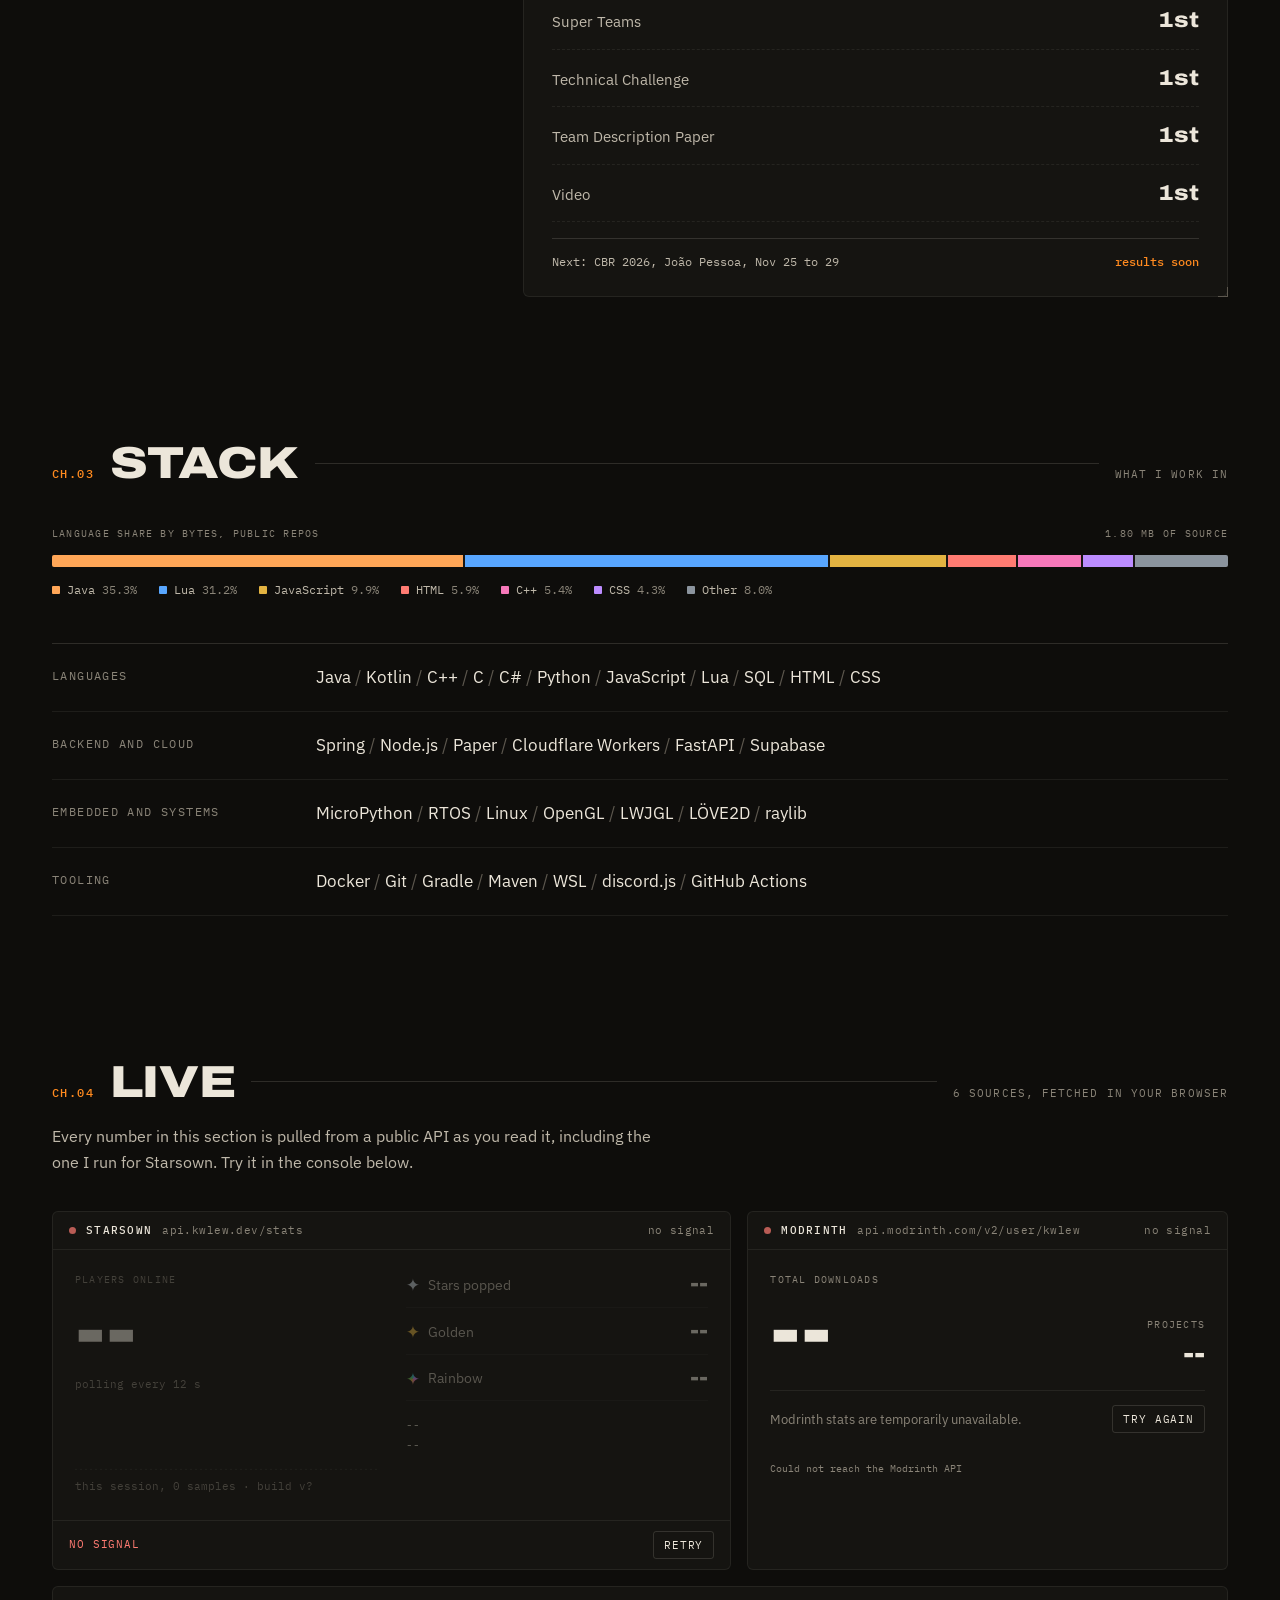
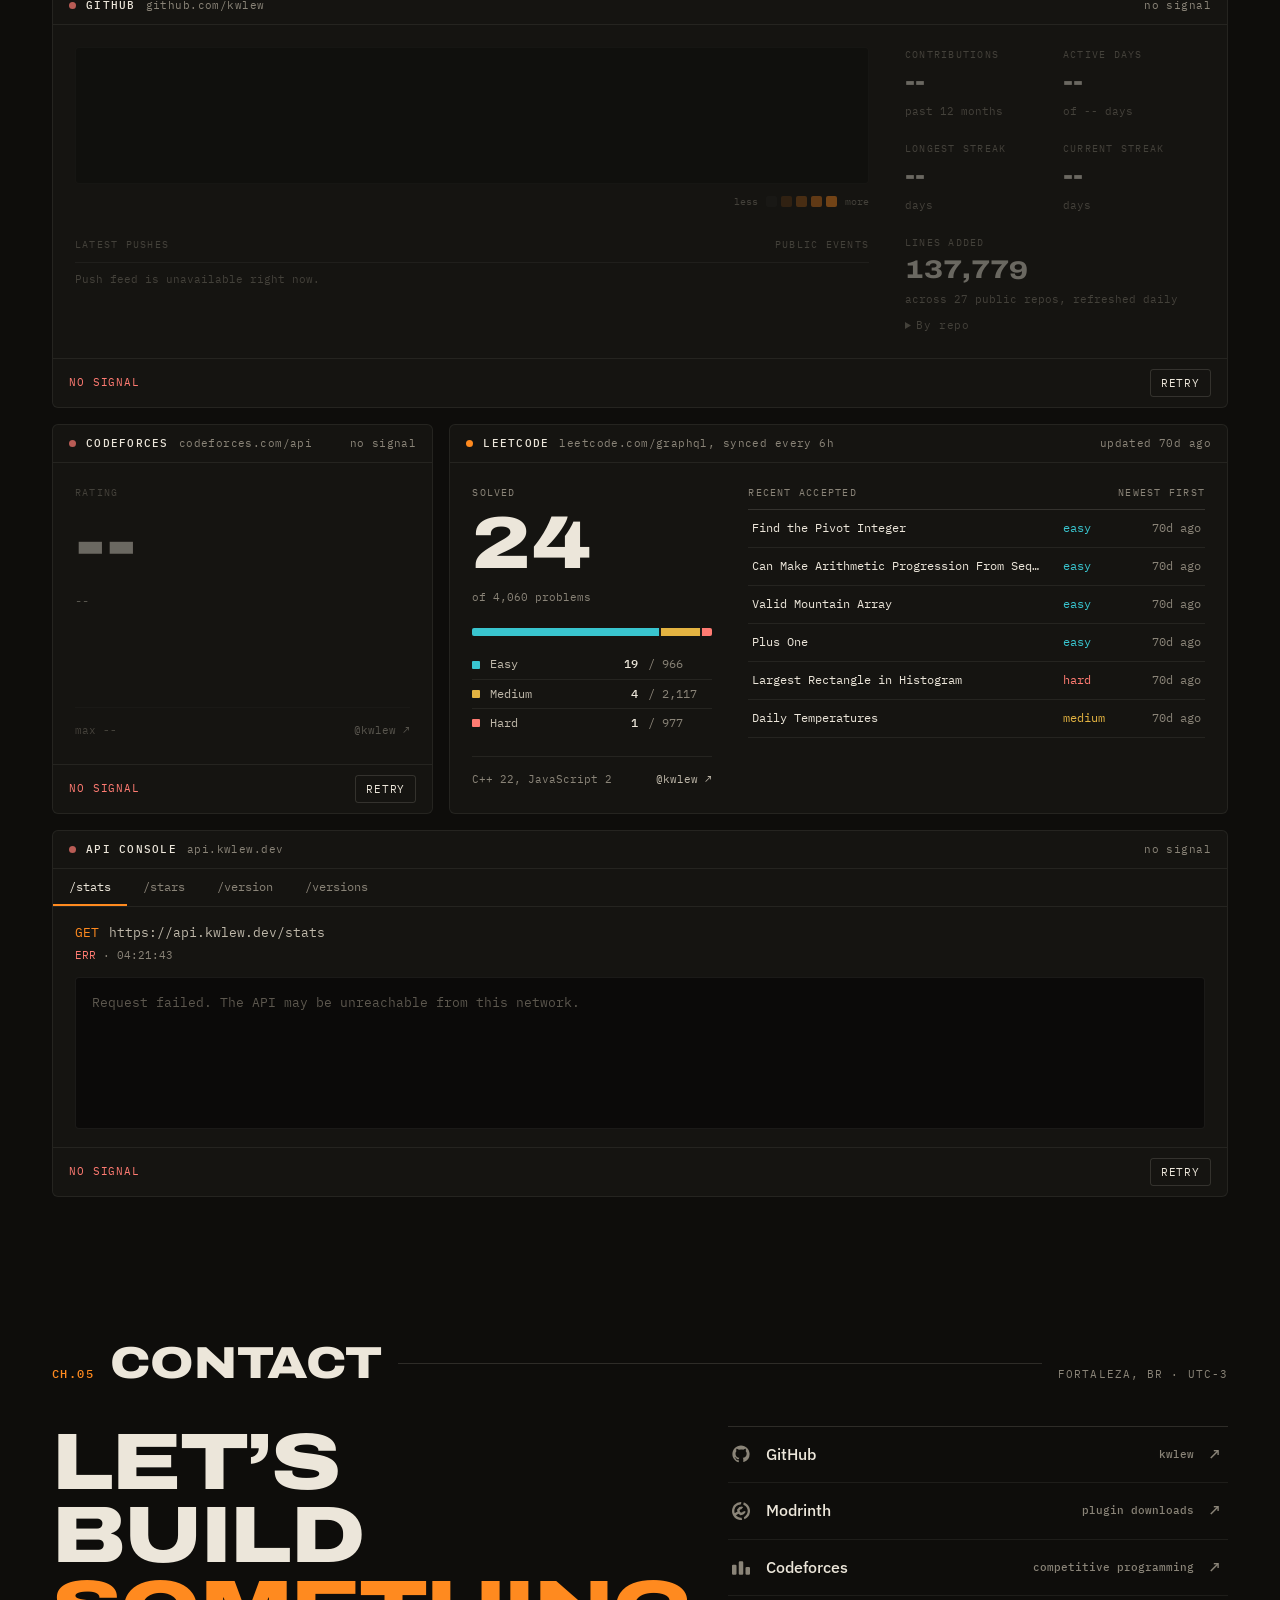
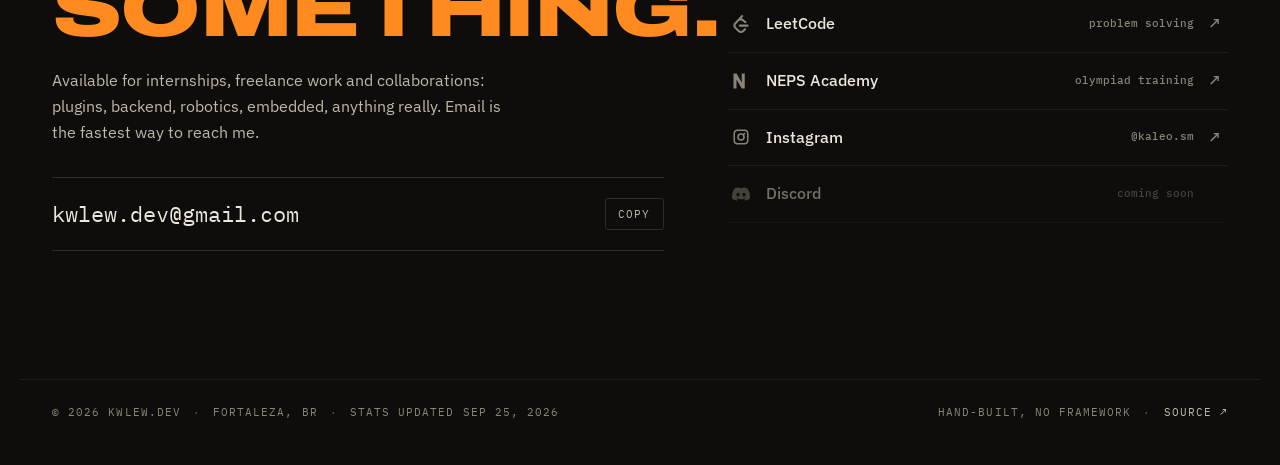
==== commit cc482ade: "feat: add LeetCode stats integration with snapshot workflow - Implemented LeetCode stats fetching an" ====
--- a/index.html
+++ b/index.html
@@ -20,7 +20,7 @@
   <link rel="preconnect" href="https://fonts.googleapis.com">
   <link rel="preconnect" href="https://fonts.gstatic.com" crossorigin>
   <link href="https://fonts.googleapis.com/css2?family=Archivo:wdth,wght@62..125,400..900&family=IBM+Plex+Sans:wght@400;500;600&family=IBM+Plex+Mono:wght@400;500;600&display=swap" rel="stylesheet">
-  <link rel="stylesheet" href="/assets/css/main.css?v=26">
+  <link rel="stylesheet" href="/assets/css/main.css?v=28">
   <script>document.documentElement.classList.add("js");</script>
 </head>
 <body>
@@ -33,15 +33,15 @@
 
       <div class="nav">
         <a href="#work" class="nav-item">Work</a>
-        <a href="#live" class="nav-item">Live</a>
         <a href="#record" class="nav-item">Record</a>
         <a href="#stack" class="nav-item">Stack</a>
+        <a href="#live" class="nav-item">Live</a>
         <a href="#contact" class="nav-item">Contact</a>
       </div>
 
       <div class="topbar-meta">
         <span class="clock">Brazil <b id="clock">--:--:--</b> BRT</span>
-        <span class="availability"><span class="led ok" aria-hidden="true"></span>Available</span>
+        <a class="availability" href="#contact"><span class="led ok" aria-hidden="true"></span>Available</a>
       </div>
     </div>
     <span class="scroll-progress" id="scroll-progress" aria-hidden="true"></span>
@@ -64,9 +64,9 @@
           <p class="hero-lead">I write the code that gets the robot <em>out of the maze.</em></p>
 
           <p class="hero-sub">
-            Backend developer and robotics programmer from Fortaleza, Brazil. Server-side
-            Java plugin systems deployed in production, and autonomous navigation that
-            placed 6th in the world at RoboCup 2026.
+            Final-year high school student at Col&eacute;gio Farias Brito in Fortaleza, Brazil.
+            I build server-side Java plugin systems that run in production, and autonomous
+            navigation that placed 6th in the world at RoboCup 2026.
           </p>
 
           <div class="hero-actions">
@@ -78,6 +78,8 @@
               <span>The robotics story</span>
             </a>
           </div>
+
+          <p class="hero-status"><span class="led ok" aria-hidden="true"></span>Available for internships, freelance work and collaborations</p>
         </div>
 
         <figure class="sim">
@@ -197,7 +199,7 @@
           <span class="project-idx">01</span>
           <div>
             <h3 class="project-name vt-kmoney">kMoney</h3>
-            <p class="project-desc">A modern economy plugin for Paper 1.21+. Vault compatible, PlaceholderAPI support, money checks, async leaderboard and multi-currency support.</p>
+            <p class="project-desc">An economy plugin for Paper 1.21+, compatible with Vault and PlaceholderAPI. Balances sit in a write-back cache flushed to disk off the main thread, the leaderboard rebuilds asynchronously, and money checks are guarded against duplication through hoppers, trades and bartering.</p>
           </div>
           <div class="project-meta">
             <span>Java / Paper / Open source</span>
@@ -214,7 +216,7 @@
           <span class="project-idx">02</span>
           <div>
             <h3 class="project-name vt-haven">Haven</h3>
-            <p class="project-desc">A homes plugin for Paper 1.18.2 to 26.3. Named homes, per-rank limits, a teleport warmup that cancels on movement or damage, and crash-safe per-player storage.</p>
+            <p class="project-desc">A homes plugin for Paper 1.18.2 to 26.3, a range spanning Java 17 to 25. Named homes, per-rank limits and a teleport warmup that cancels on movement or damage. Each player's file is written atomically on a background thread, so a crash never leaves one half-written.</p>
           </div>
           <div class="project-meta">
             <span>Java / Paper / Open source</span>
@@ -231,7 +233,7 @@
           <span class="project-idx">03</span>
           <div>
             <h3 class="project-name vt-starsown">Starsown</h3>
-            <p class="project-desc">A 2D top-down survival game, still a work in progress, built with L&Ouml;VE2D. Its stats run through my own API, live in the next section.</p>
+            <p class="project-desc">A 2D top-down survival game, still a work in progress, built with L&Ouml;VE2D. Running copies report heartbeats and star counts to an API I run, which serves the live numbers in the <a href="#live">Live</a> section.</p>
           </div>
           <div class="project-meta">
             <span>Lua / L&Ouml;VE2D / Open source</span>
@@ -245,13 +247,107 @@
       </ol>
     </section>
 
+    <!-- ===== RECORD ===== -->
+    <section class="section wrap" id="record" aria-labelledby="record-title">
+      <div class="ch-head reveal">
+        <span class="ch-num">CH.02</span>
+        <h2 class="ch-title vt-achievements" id="record-title">Record</h2>
+        <span class="ch-rule" aria-hidden="true"></span>
+        <span class="ch-meta">Competing since 2021</span>
+      </div>
+      <p class="section-lead reveal">Robotics, informatics, maths and science olympiads, at home and internationally.</p>
+
+      <div class="record-grid">
+        <div class="record-side reveal">
+          <ul class="tally" id="tally">
+            <li class="national"><b>01</b><span>National win</span></li>
+            <li class="gold"><b>04</b><span>Gold</span></li>
+            <li class="silver"><b>06</b><span>Silver</span></li>
+            <li class="bronze"><b>01</b><span>Bronze</span></li>
+          </ul>
+          <a class="text-link" href="/achievements.html">
+            <span>Full record</span>
+            <svg width="15" height="15" viewBox="0 0 24 24" fill="none" stroke="currentColor" stroke-width="2.2" stroke-linecap="round" stroke-linejoin="round" aria-hidden="true"><path d="M5 12h14"></path><path d="m13 6 6 6-6 6"></path></svg>
+          </a>
+        </div>
+
+        <div class="timeline reveal" id="timeline" style="--i:1">
+          <div class="tl-head"><span>Results per year</span><span id="tl-total"></span></div>
+          <div class="tl-cols" id="tl-cols"></div>
+          <div class="tl-years" id="tl-years" aria-hidden="true"></div>
+          <p class="tl-readout" id="tl-readout" aria-live="polite">Hover or focus a square for the result.</p>
+          <div class="tl-legend" aria-hidden="true">
+            <span><i class="tl-sq world"></i>International</span>
+            <span><i class="tl-sq national"></i>National win</span>
+            <span><i class="tl-sq gold"></i>Gold</span>
+            <span><i class="tl-sq silver"></i>Silver</span>
+            <span><i class="tl-sq bronze"></i>Bronze</span>
+            <span><i class="tl-sq phase"></i>Placement / phase</span>
+            <span><i class="tl-sq lost"></i>Forfeit</span>
+            <span><i class="tl-sq participant"></i>Took part</span>
+          </div>
+        </div>
+
+        <article class="record-card ticks reveal">
+          <div class="scoreboard-head"><span>CBR 2025 &middot; Vit&oacute;ria, ES</span><span>Clean sweep</span></div>
+          <div class="score-row award"><span>Overall</span><b>1st</b></div>
+          <div class="score-row"><span>Super Teams</span><b>1st</b></div>
+          <div class="score-row"><span>Technical Challenge</span><b>1st</b></div>
+          <div class="score-row"><span>Team Description Paper</span><b>1st</b></div>
+          <div class="score-row"><span>Video</span><b>1st</b></div>
+          <div class="next-up">
+            <span>Next: CBR 2026, Jo&atilde;o Pessoa, Nov 25 to 29</span>
+            <b id="cbr-countdown"></b>
+          </div>
+        </article>
+      </div>
+    </section>
+
+    <!-- ===== STACK ===== -->
+    <section class="section wrap" id="stack" aria-labelledby="stack-title">
+      <div class="ch-head reveal">
+        <span class="ch-num">CH.03</span>
+        <h2 class="ch-title" id="stack-title">Stack</h2>
+        <span class="ch-rule" aria-hidden="true"></span>
+        <span class="ch-meta">What I work in</span>
+      </div>
+
+      <div class="reveal" id="languages" hidden>
+        <div class="langbar-head">
+          <span class="readout-label">Language share by bytes, public repos</span>
+          <span class="readout-label" id="lang-total"></span>
+        </div>
+        <div class="langbar" id="langbar" role="img"></div>
+        <ul class="lang-legend" id="lang-legend"></ul>
+      </div>
+
+      <dl class="spec">
+        <div class="spec-row reveal">
+          <dt>Languages</dt>
+          <dd><span>Java</span><span>Kotlin</span><span>C++</span><span>C</span><span>C#</span><span>Python</span><span>JavaScript</span><span>Lua</span><span>SQL</span><span>HTML</span><span>CSS</span></dd>
+        </div>
+        <div class="spec-row reveal">
+          <dt>Backend and cloud</dt>
+          <dd><span>Spring</span><span>Node.js</span><span>Paper</span><span>Cloudflare Workers</span><span>FastAPI</span><span>Supabase</span></dd>
+        </div>
+        <div class="spec-row reveal">
+          <dt>Embedded and systems</dt>
+          <dd><span>MicroPython</span><span>RTOS</span><span>Linux</span><span>OpenGL</span><span>LWJGL</span><span>L&Ouml;VE2D</span><span>raylib</span></dd>
+        </div>
+        <div class="spec-row reveal">
+          <dt>Tooling</dt>
+          <dd><span>Docker</span><span>Git</span><span>Gradle</span><span>Maven</span><span>WSL</span><span>discord.js</span><span>GitHub Actions</span></dd>
+        </div>
+      </dl>
+    </section>
+
     <!-- ===== LIVE ===== -->
     <section class="section wrap" id="live" aria-labelledby="live-title">
       <div class="ch-head reveal">
-        <span class="ch-num">CH.02</span>
+        <span class="ch-num">CH.04</span>
         <h2 class="ch-title" id="live-title">Live</h2>
         <span class="ch-rule" aria-hidden="true"></span>
-        <span class="ch-meta">5 sources, fetched in your browser</span>
+        <span class="ch-meta">6 sources, fetched in your browser</span>
       </div>
       <p class="section-lead reveal">
         Every number in this section is pulled from a public API as you read it,
@@ -423,6 +519,43 @@
           <div class="ch-error"><span>No signal</span><button type="button" data-retry="codeforces">Retry</button></div>
         </article>
 
+        <article class="ch ch--lc reveal" id="live-lc" data-channel="leetcode" data-state="loading" style="--i:1">
+          <div class="ch-bar">
+            <span class="led" aria-hidden="true"></span>
+            <span class="ch-name">LeetCode</span>
+            <span class="ch-src">leetcode.com/graphql, synced every 6h</span>
+            <span class="ch-age" data-age>connecting</span>
+          </div>
+          <div class="ch-body lc-grid">
+            <div class="lc-solved">
+              <span class="readout-label">Solved</span>
+              <span class="readout-value lg" data-bind="lc.solved" data-odo>--</span>
+              <span class="readout-note">of <span data-bind="lc.total">--</span> problems</span>
+              <div class="lc-bar" id="lc-bar" role="img" aria-label="Solved problems by difficulty"></div>
+              <ul class="lc-diff">
+                <li class="easy"><i aria-hidden="true"></i>Easy<b data-bind="lc.easy">--</b><span>/ <span data-bind="lc.totalEasy">--</span></span></li>
+                <li class="medium"><i aria-hidden="true"></i>Medium<b data-bind="lc.medium">--</b><span>/ <span data-bind="lc.totalMedium">--</span></span></li>
+                <li class="hard"><i aria-hidden="true"></i>Hard<b data-bind="lc.hard">--</b><span>/ <span data-bind="lc.totalHard">--</span></span></li>
+              </ul>
+              <p class="lc-contest" id="lc-contest" hidden>
+                Contest rating <b data-bind="lc.rating">--</b>, top <span data-bind="lc.top">--</span>
+              </p>
+              <div class="cf-foot">
+                <span data-bind="lc.languages">--</span>
+                <a href="https://leetcode.com/u/kwlew/" target="_blank" rel="noopener noreferrer">@kwlew &#8599;</a>
+              </div>
+            </div>
+            <div class="lc-recent">
+              <div class="feed-head">
+                <span class="readout-label">Recent accepted</span>
+                <span class="readout-label">newest first</span>
+              </div>
+              <ol class="feed lc-feed" id="lc-feed"></ol>
+            </div>
+          </div>
+          <div class="ch-error"><span>No signal</span><button type="button" data-retry="leetcode">Retry</button></div>
+        </article>
+
         <article class="ch ch--api reveal" id="live-api" data-channel="api" data-state="loading" style="--i:1">
           <div class="ch-bar">
             <span class="led" aria-hidden="true"></span>
@@ -446,100 +579,6 @@
         </article>
 
       </div>
-    </section>
-
-    <!-- ===== RECORD ===== -->
-    <section class="section wrap" id="record" aria-labelledby="record-title">
-      <div class="ch-head reveal">
-        <span class="ch-num">CH.03</span>
-        <h2 class="ch-title vt-achievements" id="record-title">Record</h2>
-        <span class="ch-rule" aria-hidden="true"></span>
-        <span class="ch-meta">Competing since 2021</span>
-      </div>
-      <p class="section-lead reveal">Robotics, informatics, maths and science olympiads, at home and internationally.</p>
-
-      <div class="record-grid">
-        <div class="record-side reveal">
-          <ul class="tally" id="tally">
-            <li class="national"><b>01</b><span>National win</span></li>
-            <li class="gold"><b>04</b><span>Gold</span></li>
-            <li class="silver"><b>06</b><span>Silver</span></li>
-            <li class="bronze"><b>01</b><span>Bronze</span></li>
-          </ul>
-          <a class="text-link" href="/achievements.html">
-            <span>Full record</span>
-            <svg width="15" height="15" viewBox="0 0 24 24" fill="none" stroke="currentColor" stroke-width="2.2" stroke-linecap="round" stroke-linejoin="round" aria-hidden="true"><path d="M5 12h14"></path><path d="m13 6 6 6-6 6"></path></svg>
-          </a>
-        </div>
-
-        <div class="timeline reveal" id="timeline" style="--i:1">
-          <div class="tl-head"><span>Results per year</span><span id="tl-total"></span></div>
-          <div class="tl-cols" id="tl-cols"></div>
-          <div class="tl-years" id="tl-years" aria-hidden="true"></div>
-          <p class="tl-readout" id="tl-readout" aria-live="polite">Hover or focus a square for the result.</p>
-          <div class="tl-legend" aria-hidden="true">
-            <span><i class="tl-sq world"></i>International</span>
-            <span><i class="tl-sq national"></i>National win</span>
-            <span><i class="tl-sq gold"></i>Gold</span>
-            <span><i class="tl-sq silver"></i>Silver</span>
-            <span><i class="tl-sq bronze"></i>Bronze</span>
-            <span><i class="tl-sq phase"></i>Placement / phase</span>
-            <span><i class="tl-sq lost"></i>Forfeit</span>
-            <span><i class="tl-sq participant"></i>Took part</span>
-          </div>
-        </div>
-
-        <article class="record-card ticks reveal">
-          <div class="scoreboard-head"><span>CBR 2025 &middot; Vit&oacute;ria, ES</span><span>Clean sweep</span></div>
-          <div class="score-row award"><span>Overall</span><b>1st</b></div>
-          <div class="score-row"><span>Super Teams</span><b>1st</b></div>
-          <div class="score-row"><span>Technical Challenge</span><b>1st</b></div>
-          <div class="score-row"><span>Team Description Paper</span><b>1st</b></div>
-          <div class="score-row"><span>Video</span><b>1st</b></div>
-          <div class="next-up">
-            <span>Next: CBR 2026, Jo&atilde;o Pessoa, Nov 25 to 29</span>
-            <b id="cbr-countdown"></b>
-          </div>
-        </article>
-      </div>
-    </section>
-
-    <!-- ===== STACK ===== -->
-    <section class="section wrap" id="stack" aria-labelledby="stack-title">
-      <div class="ch-head reveal">
-        <span class="ch-num">CH.04</span>
-        <h2 class="ch-title" id="stack-title">Stack</h2>
-        <span class="ch-rule" aria-hidden="true"></span>
-        <span class="ch-meta">What I work in</span>
-      </div>
-
-      <div class="reveal" id="languages" hidden>
-        <div class="langbar-head">
-          <span class="readout-label">Language share by bytes, public repos</span>
-          <span class="readout-label" id="lang-total"></span>
-        </div>
-        <div class="langbar" id="langbar" role="img"></div>
-        <ul class="lang-legend" id="lang-legend"></ul>
-      </div>
-
-      <dl class="spec">
-        <div class="spec-row reveal">
-          <dt>Languages</dt>
-          <dd><span>Java</span><span>Kotlin</span><span>C++</span><span>C</span><span>C#</span><span>Python</span><span>JavaScript</span><span>Lua</span><span>SQL</span><span>HTML</span><span>CSS</span></dd>
-        </div>
-        <div class="spec-row reveal">
-          <dt>Backend and cloud</dt>
-          <dd><span>Spring</span><span>Node.js</span><span>Paper</span><span>Cloudflare Workers</span><span>FastAPI</span><span>Supabase</span></dd>
-        </div>
-        <div class="spec-row reveal">
-          <dt>Embedded and systems</dt>
-          <dd><span>MicroPython</span><span>RTOS</span><span>Linux</span><span>OpenGL</span><span>LWJGL</span><span>L&Ouml;VE2D</span><span>raylib</span></dd>
-        </div>
-        <div class="spec-row reveal">
-          <dt>Tooling</dt>
-          <dd><span>Docker</span><span>Git</span><span>Gradle</span><span>Maven</span><span>WSL</span><span>discord.js</span><span>GitHub Actions</span></dd>
-        </div>
-      </dl>
     </section>
 
     <!-- ===== CONTACT ===== -->
@@ -554,7 +593,7 @@
       <div class="contact">
         <div class="reveal">
           <p class="contact-title">Let&rsquo;s build <em>something.</em></p>
-          <p class="contact-lead">Open to collaboration on plugins, robotics and anything embedded. Email is the fastest way to reach me.</p>
+          <p class="contact-lead">Available for internships, freelance work and collaborations: plugins, backend, robotics, embedded, anything really. Email is the fastest way to reach me.</p>
 
           <div class="email-row">
             <a class="email" href="mailto:kwlew.dev@gmail.com?subject=Project%20inquiry">kwlew.dev@gmail.com</a>
@@ -626,7 +665,7 @@
 
   <script src="/assets/js/particles.js?v=4"></script>
   <script src="/assets/js/achievements-data.js?v=1"></script>
-  <script src="/assets/js/telemetry.js?v=2"></script>
+  <script src="/assets/js/telemetry.js?v=3"></script>
   <script src="/assets/js/modrinth-stats.js?v=2"></script>
   <script src="/assets/js/maze-sim.js?v=3"></script>
   <script>
--- a/assets/css/main.css
+++ b/assets/css/main.css
@@ -998,6 +998,17 @@
   align-items: center;
   gap: 8px;
   color: var(--c-text-secondary);
+  text-decoration: none;
+  transition: color var(--t-fast);
+}
+
+.availability:hover {
+  color: var(--c-accent);
+}
+
+/* Clock plus availability outgrows the bar's right column below this. */
+@media (max-width: 900px) {
+  .clock { display: none; }
 }
 
 .scroll-progress {
@@ -1100,6 +1111,23 @@
   animation: rise-in 0.8s var(--ease-out) 0.7s both;
 }
 
+.hero-status {
+  display: flex;
+  align-items: flex-start;
+  gap: 10px;
+  margin-top: 22px;
+  color: var(--c-text-secondary);
+  font-family: var(--font-mono);
+  font-size: 0.72rem;
+  letter-spacing: 0.04em;
+  animation: rise-in 0.8s var(--ease-out) 0.8s both;
+}
+
+.hero-status .led {
+  flex: none;
+  margin-top: 0.5em;
+}
+
 .hero-actions .btn {
   margin: 0;
 }
@@ -1633,6 +1661,18 @@
   font-size: 0.92rem;
 }
 
+.project-desc a {
+  color: var(--c-text);
+  text-decoration: underline;
+  text-decoration-color: rgba(var(--c-accent-rgb), 0.5);
+  text-underline-offset: 3px;
+  transition: color var(--t-fast);
+}
+
+.project-desc a:hover {
+  color: var(--c-accent);
+}
+
 .project-meta {
   display: flex;
   flex-direction: column;
@@ -1699,7 +1739,8 @@
 .ch--starsown { grid-column: span 7; }
 .ch--modrinth { grid-column: span 5; }
 .ch--cf       { grid-column: span 4; }
-.ch--api      { grid-column: span 8; }
+.ch--lc       { grid-column: span 8; }
+.ch--api      { grid-column: span 12; }
 
 .ch-bar {
   display: flex;
@@ -2372,6 +2413,126 @@
   color: var(--c-accent);
 }
 
+/* LeetCode channel */
+.ch--lc {
+  --lc-easy: var(--label-cyan);
+  --lc-medium: var(--label-gold);
+  --lc-hard: var(--label-red);
+}
+
+.lc-grid {
+  display: grid;
+  grid-template-columns: 240px minmax(0, 1fr);
+  gap: 36px;
+}
+
+.lc-solved {
+  display: flex;
+  flex-direction: column;
+}
+
+.lc-bar {
+  display: flex;
+  gap: 2px;
+  height: 8px;
+  margin-top: 22px;
+  overflow: hidden;
+  border-radius: 2px;
+  background: rgba(var(--c-text-rgb), 0.04);
+}
+
+.lc-bar span {
+  flex-grow: var(--w);
+  flex-basis: 0;
+  transform-origin: left;
+}
+
+.lc-bar.cascade span {
+  animation: bar-in 0.9s var(--ease-out) both;
+  animation-delay: calc(var(--k) * 80ms);
+}
+
+.lc-bar .easy,
+.lc-diff .easy i       { background: var(--lc-easy); }
+.lc-bar .medium,
+.lc-diff .medium i     { background: var(--lc-medium); }
+.lc-bar .hard,
+.lc-diff .hard i       { background: var(--lc-hard); }
+
+.lc-diff {
+  margin: 14px 0 18px;
+  list-style: none;
+  color: var(--c-text-secondary);
+  font-family: var(--font-mono);
+  font-size: 0.72rem;
+}
+
+.lc-diff li {
+  display: grid;
+  grid-template-columns: 8px minmax(0, 1fr) auto 64px;
+  align-items: center;
+  gap: 10px;
+  padding: 5px 0;
+  border-bottom: 1px solid var(--c-border-hair);
+}
+
+.lc-diff li:last-child {
+  border-bottom: 0;
+}
+
+.lc-diff i {
+  width: 8px;
+  height: 8px;
+  border-radius: 1px;
+}
+
+.lc-diff b {
+  color: var(--c-text);
+  font-weight: 500;
+  font-variant-numeric: tabular-nums;
+  text-align: right;
+}
+
+.lc-diff li > span {
+  color: var(--c-text-muted);
+  font-variant-numeric: tabular-nums;
+}
+
+.lc-contest {
+  margin-top: 12px;
+  color: var(--c-text-muted);
+  font-family: var(--font-mono);
+  font-size: 0.7rem;
+}
+
+.lc-contest b {
+  color: var(--c-text);
+  font-weight: 500;
+}
+
+.lc-recent .feed-head {
+  margin-top: 0;
+}
+
+.lc-feed a {
+  grid-template-columns: minmax(0, 1fr) 56px 64px;
+}
+
+.lc-feed .title {
+  overflow: hidden;
+  color: var(--c-text);
+  text-overflow: ellipsis;
+  white-space: nowrap;
+}
+
+.lc-feed .diff {
+  color: var(--c-text-muted);
+}
+
+.lc-feed .diff.easy   { color: var(--lc-easy); }
+.lc-feed .diff.medium { color: var(--lc-medium); }
+.lc-feed .diff.hard   { color: var(--lc-hard); }
+
 /* API console */
 .api-tabs {
   display: flex;
@@ -3556,11 +3717,13 @@
   .ch--starsown,
   .ch--modrinth,
   .ch--cf,
+  .ch--lc,
   .ch--api {
     grid-column: span 12;
   }
 
-  .gh-grid {
+  .gh-grid,
+  .lc-grid {
     grid-template-columns: minmax(0, 1fr);
     gap: 28px;
   }
@@ -3725,6 +3888,10 @@
 
   .feed .branch {
     display: none;
+  }
+
+  .lc-feed a {
+    grid-template-columns: minmax(0, 1fr) 52px 56px;
   }
 
   .api-body {
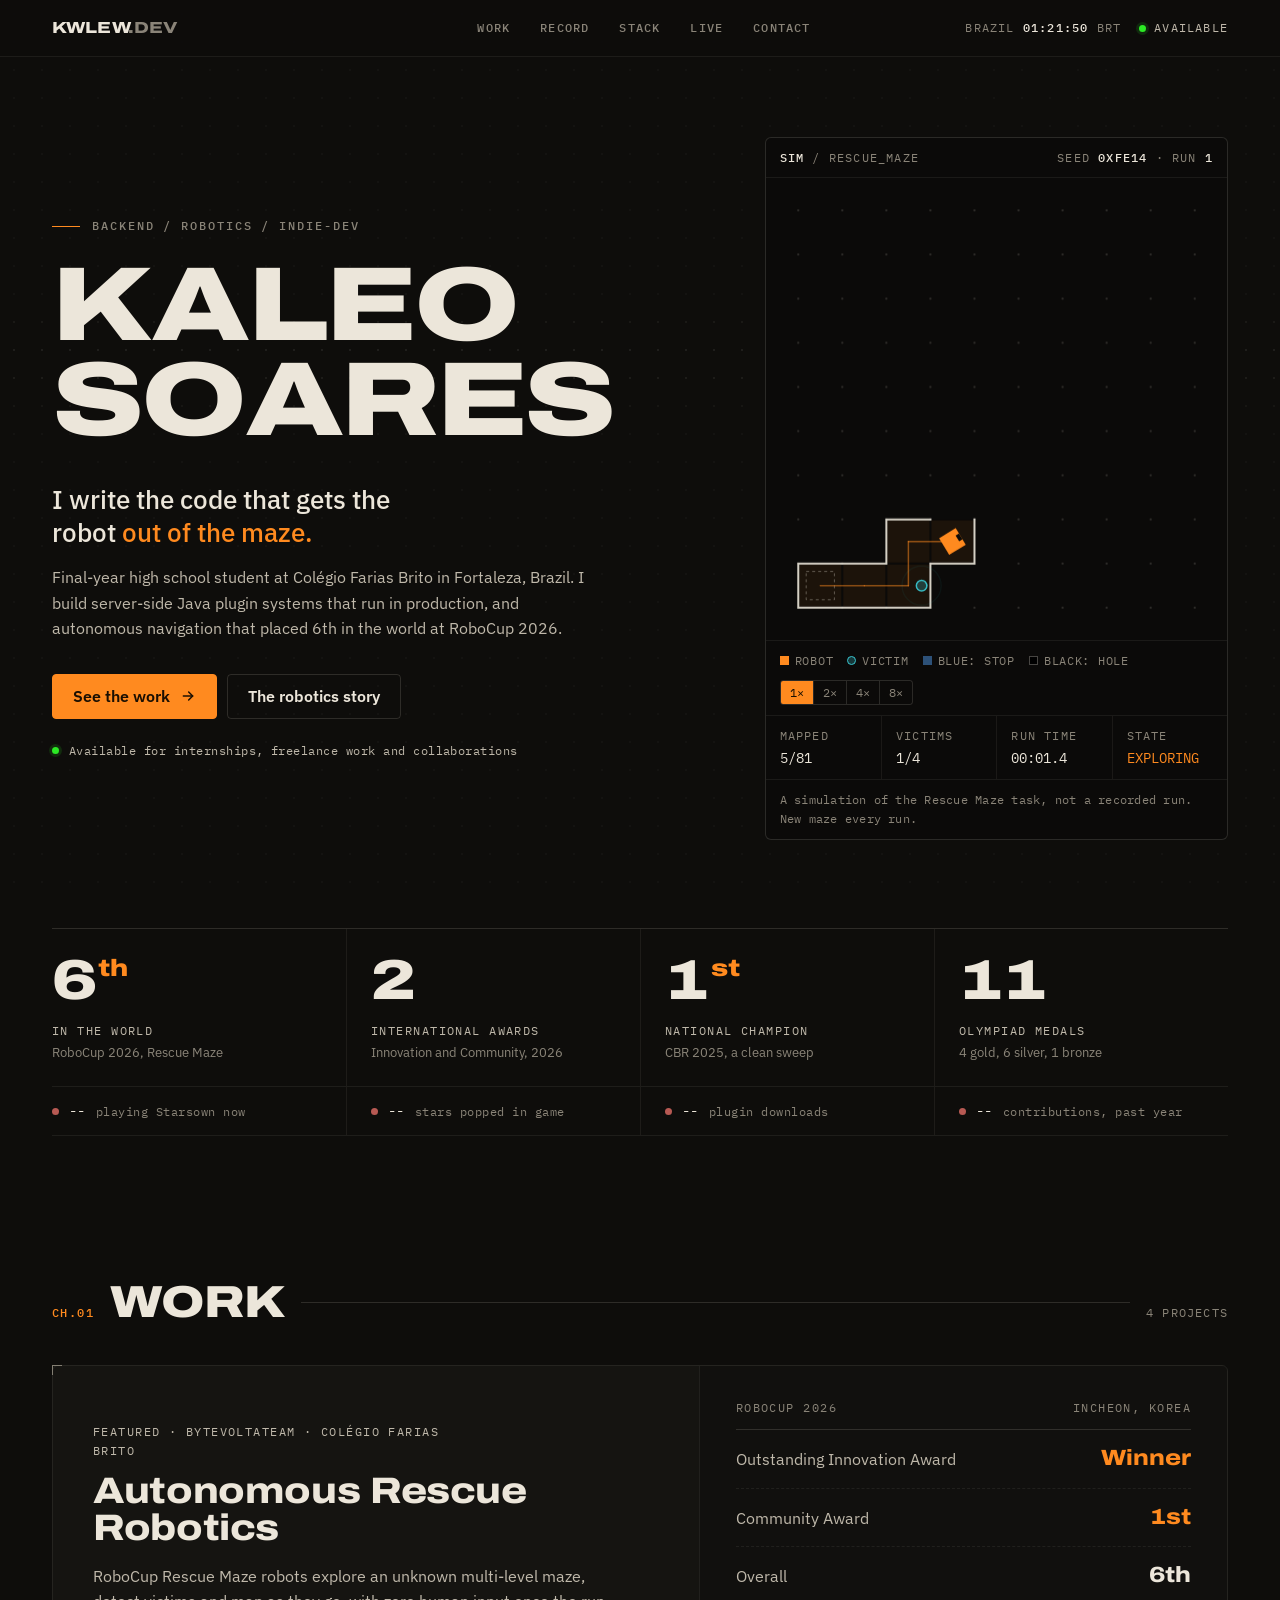
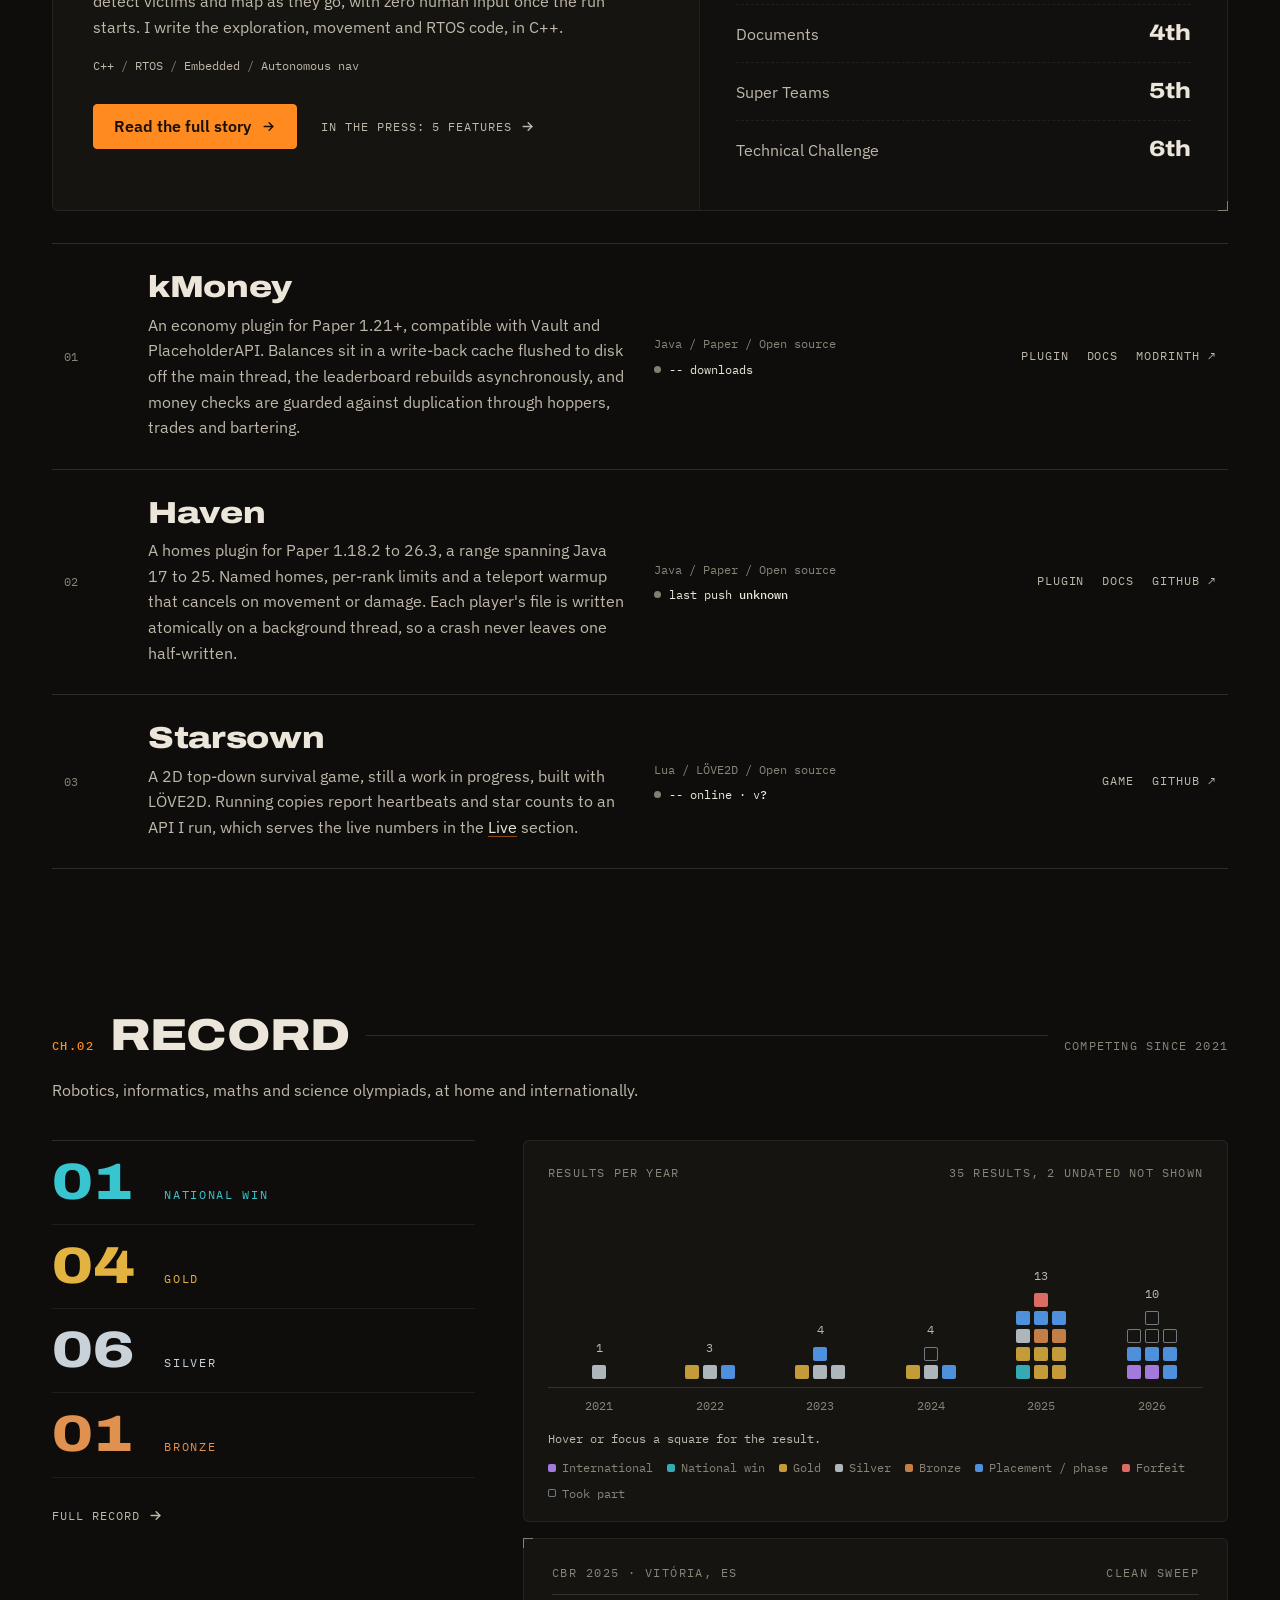
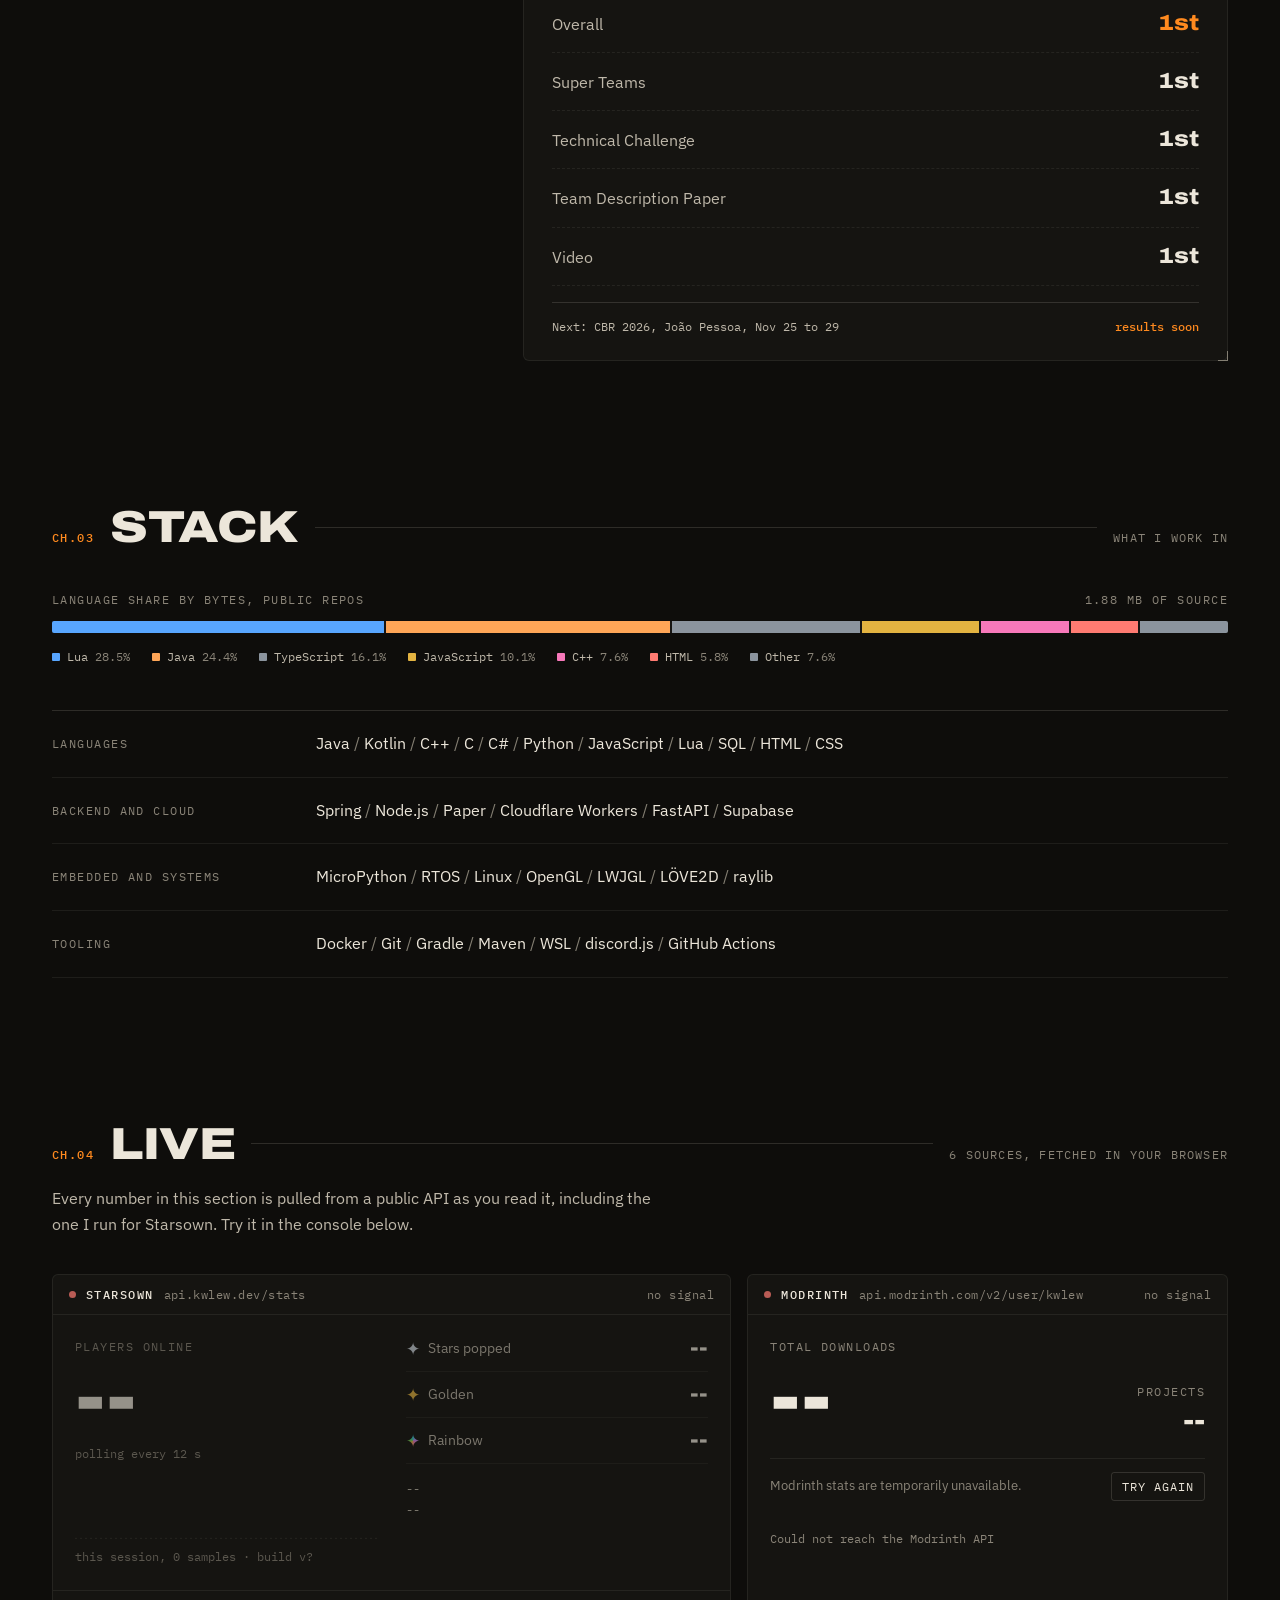
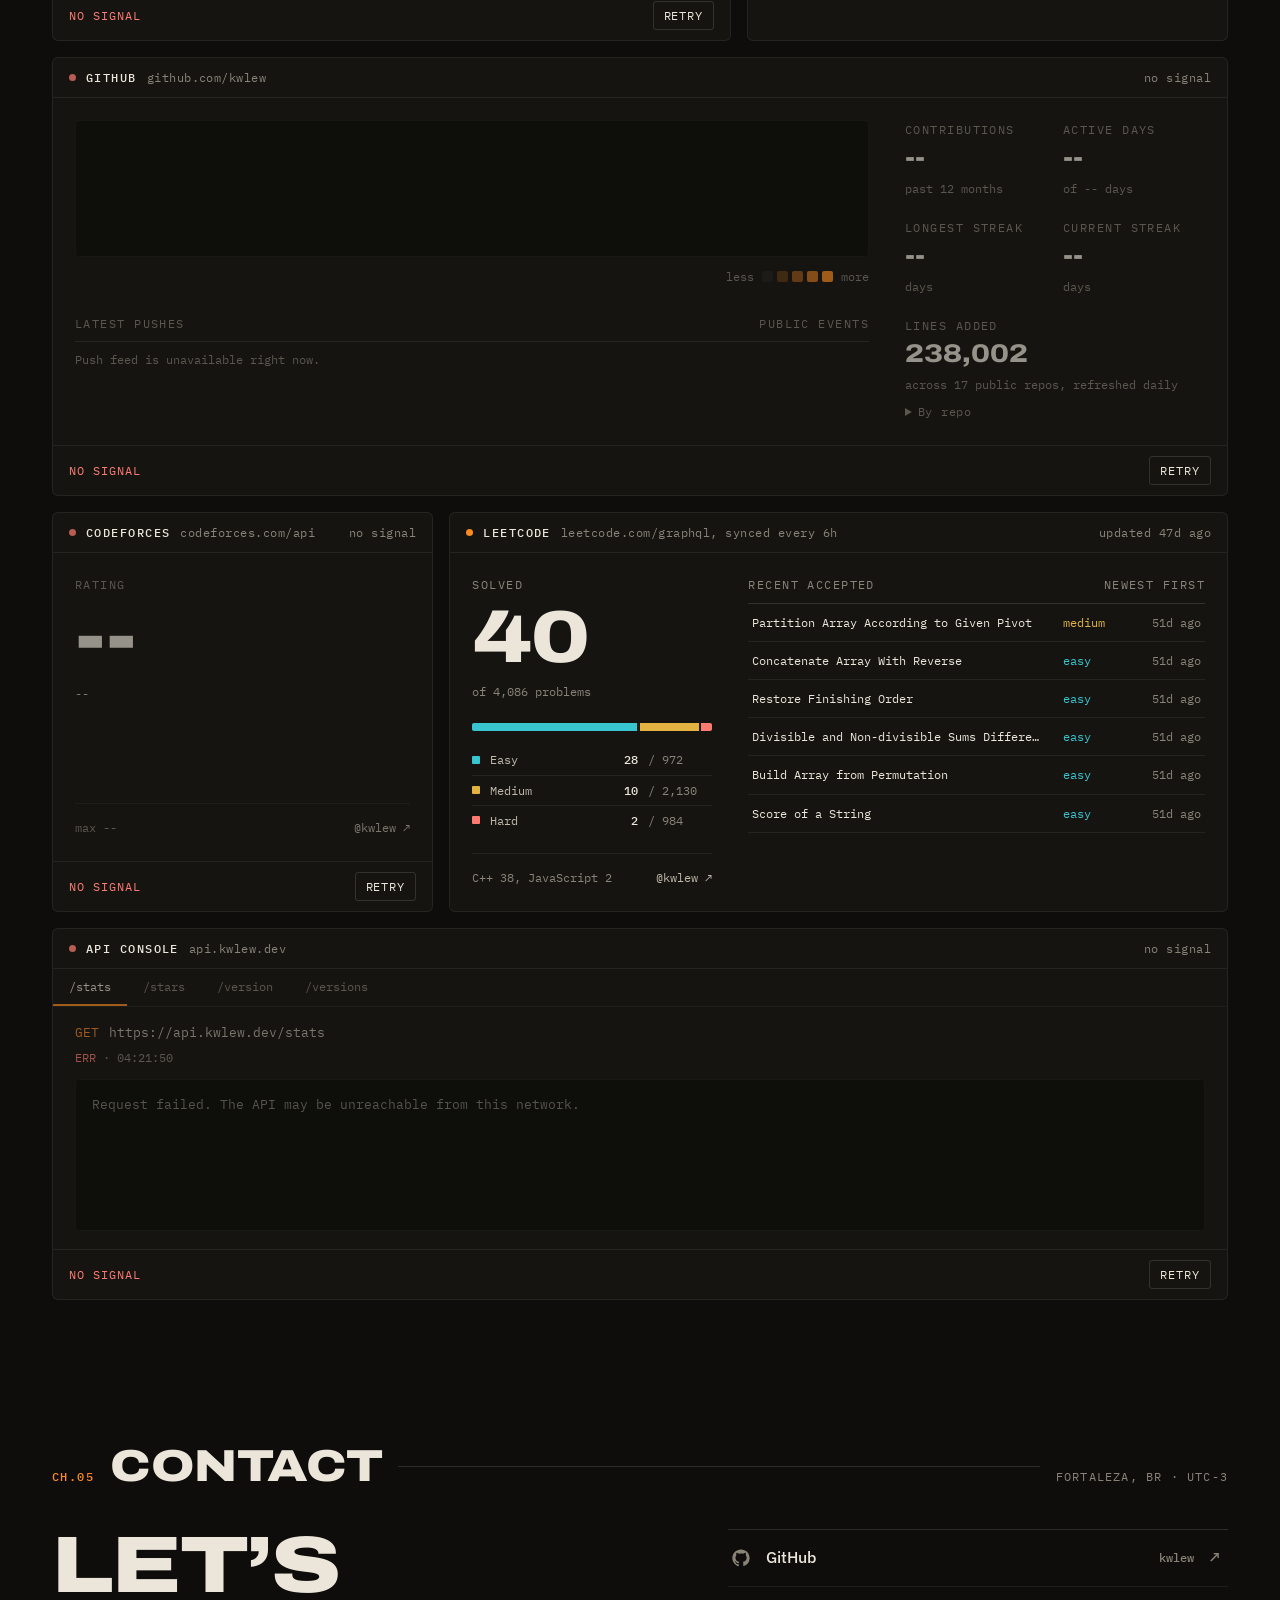
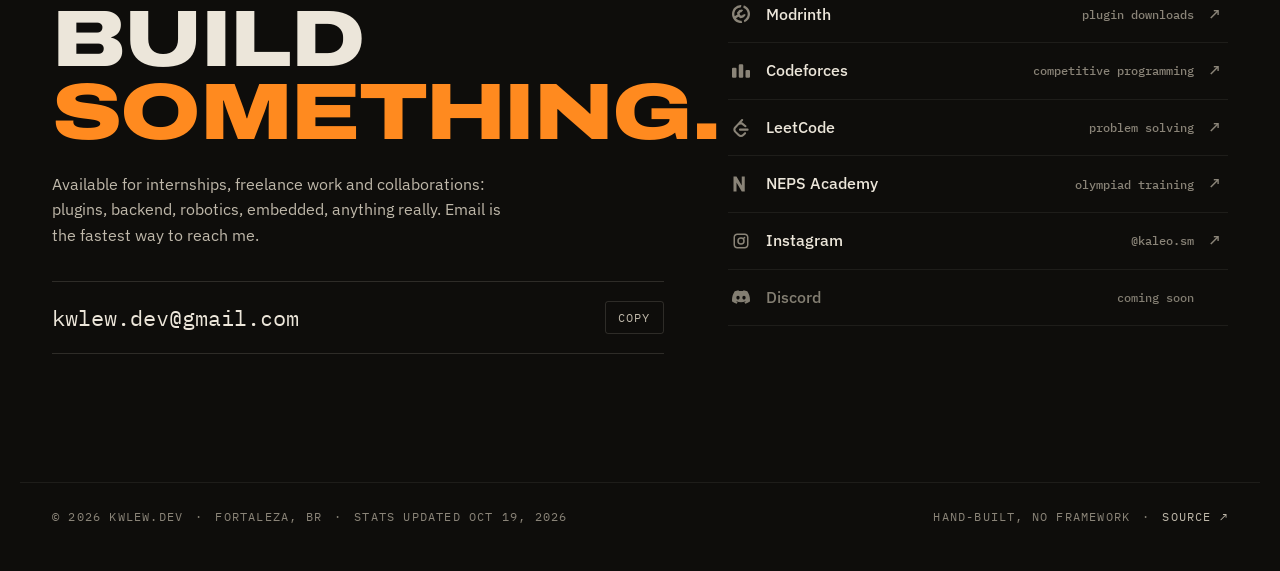
==== commit 701a73d5: "Updated some stuff" ====
--- a/index.html
+++ b/index.html
@@ -20,7 +20,7 @@
   <link rel="preconnect" href="https://fonts.googleapis.com">
   <link rel="preconnect" href="https://fonts.gstatic.com" crossorigin>
   <link href="https://fonts.googleapis.com/css2?family=Archivo:wdth,wght@62..125,400..900&family=IBM+Plex+Sans:wght@400;500;600&family=IBM+Plex+Mono:wght@400;500;600&display=swap" rel="stylesheet">
-  <link rel="stylesheet" href="/assets/css/main.css?v=28">
+  <link rel="stylesheet" href="/assets/css/main.css?v=30">
   <script>document.documentElement.classList.add("js");</script>
 </head>
 <body>
@@ -665,7 +665,7 @@
 
   <script src="/assets/js/particles.js?v=4"></script>
   <script src="/assets/js/achievements-data.js?v=1"></script>
-  <script src="/assets/js/telemetry.js?v=3"></script>
+  <script src="/assets/js/telemetry.js?v=4"></script>
   <script src="/assets/js/modrinth-stats.js?v=2"></script>
   <script src="/assets/js/maze-sim.js?v=3"></script>
   <script>
@@ -695,6 +695,8 @@
 
         for (const p of pairs) {
           p.link.classList.toggle('active', p === current);
+          if (p === current) p.link.setAttribute('aria-current', 'location');
+          else p.link.removeAttribute('aria-current');
         }
       }
 
--- a/assets/css/main.css
+++ b/assets/css/main.css
@@ -15,7 +15,7 @@
   --c-text-rgb: 236, 230, 218;
   --c-text-secondary: #bfb8aa;
   --c-text-muted: #8a8478;
-  --c-text-faint: #5c574e;
+  --c-text-faint: #837e72;
 
   /* Status accent, reserved for the "available" dot only. */
   --c-green: #2cea25;
@@ -34,6 +34,14 @@
   --font-display: 'Archivo', 'Arial Narrow', system-ui, sans-serif;
   --font-body: 'IBM Plex Sans', system-ui, -apple-system, "Segoe UI", Arial, sans-serif;
   --font-mono: 'IBM Plex Mono', "JetBrains Mono", Consolas, monospace;
+
+  /* Type scale. 0.75rem is the floor: nothing on the site is smaller. */
+  --fs-2xs: 0.75rem;
+  --fs-xs: 0.8125rem;
+  --fs-sm: 0.875rem;
+  --fs-md: 1rem;
+  --fs-lg: 1.125rem;
+  --fs-xl: 1.375rem;
 
   /* Label palette, tuned for the dark background.
      Each entry is an RGB triplet (for the translucent fill/border) plus a
@@ -53,6 +61,16 @@
   --label-white-rgb: 230, 237, 243;    --label-white: #e6edf3;
   --label-gray-rgb: 139, 148, 158;     --label-gray: #8b949e;
 
+  /* Codeforces rank tiers, lifted for the dark surface (all >= 4.5:1 on
+     --c-surface). Legendary grandmaster reuses the grandmaster red. */
+  --cf-newbie: #a8a8a8;
+  --cf-pupil: #4cc94c;
+  --cf-specialist: #2fc2b4;
+  --cf-expert: #7b93ff;
+  --cf-cm: #d77ad7;
+  --cf-master: #ffa12e;
+  --cf-gm: #ff5c5c;
+
   /* Shared fill/border strengths so every label reads at one weight */
   --label-fill: 0.10;
   --label-stroke: 0.28;
@@ -91,7 +109,7 @@
 body {
   min-height: 100%;
   font-family: var(--font-body);
-  font-size: 1rem;
+  font-size: var(--fs-md);
   line-height: 1.6;
   color: var(--c-text);
   overflow-x: hidden;
@@ -155,36 +173,6 @@
   --tick-c: var(--c-accent);
 }
 
-/* ===== HOME BUTTON (sub-pages) ===== */
-.home-btn {
-  position: fixed;
-  top: 16px;
-  left: 16px;
-  z-index: 1000;
-  display: inline-flex;
-  align-items: center;
-  gap: 8px;
-  padding: 8px 12px;
-  border-radius: var(--radius-btn);
-  background: var(--c-surface-nav);
-  border: 1px solid var(--c-border);
-  color: var(--c-text-secondary);
-  font-family: var(--font-mono);
-  font-size: 0.72rem;
-  font-weight: 500;
-  letter-spacing: 0.08em;
-  text-transform: uppercase;
-  text-decoration: none;
-  line-height: 1;
-  transition: color var(--t-fast) var(--ease-smooth),
-              border-color var(--t-fast) var(--ease-smooth);
-}
-
-.home-btn:hover {
-  color: var(--c-accent);
-  border-color: rgba(var(--c-accent-rgb), 0.5);
-}
-
 /* Staggered entrance on first paint */
 @keyframes rise-in {
   from { opacity: 0; transform: translateY(18px); }
@@ -235,7 +223,7 @@
   border: 1px solid var(--c-accent);
   color: var(--c-accent-ink);
   font-family: var(--font-body);
-  font-size: 0.9rem;
+  font-size: var(--fs-md);
   font-weight: 600;
   line-height: 1.2;
   text-decoration: none;
@@ -295,7 +283,7 @@
   width: 100%;
   border-collapse: collapse;
   margin-top: 14px;
-  font-size: 0.875rem;
+  font-size: var(--fs-sm);
   text-align: left;
 }
 
@@ -304,7 +292,7 @@
   border-bottom: 1px solid var(--c-border);
   color: var(--c-text-muted);
   font-family: var(--font-mono);
-  font-size: 0.68rem;
+  font-size: var(--fs-2xs);
   font-weight: 500;
   letter-spacing: 0.1em;
   text-transform: uppercase;
@@ -322,7 +310,7 @@
   padding-right: 20px;
   color: var(--c-text);
   font-family: var(--font-mono);
-  font-size: 0.82rem;
+  font-size: var(--fs-xs);
   white-space: nowrap;
 }
 
@@ -335,7 +323,7 @@
   padding: 2px 7px;
   border-radius: 3px;
   font-family: var(--font-mono);
-  font-size: 0.68rem;
+  font-size: var(--fs-2xs);
   font-weight: 500;
 }
 
@@ -371,7 +359,7 @@
   border: 1px solid var(--c-border-hair);
   color: var(--c-text-secondary);
   font-family: var(--font-mono);
-  font-size: 0.85rem;
+  font-size: var(--fs-sm);
   line-height: 1.7;
   overflow-x: auto;
 }
@@ -408,7 +396,7 @@
 .medal-summary-label {
   color: var(--sum-fg);
   font-family: var(--font-mono);
-  font-size: 0.7rem;
+  font-size: var(--fs-2xs);
   letter-spacing: 0.1em;
   text-transform: uppercase;
   opacity: 0.85;
@@ -439,7 +427,7 @@
   background: transparent;
   color: var(--c-text-muted);
   font-family: var(--font-mono);
-  font-size: 0.72rem;
+  font-size: var(--fs-2xs);
   font-weight: 500;
   letter-spacing: 0.1em;
   text-transform: uppercase;
@@ -541,7 +529,7 @@
 .achievement-fullname {
   margin-top: 3px;
   color: var(--c-text-secondary);
-  font-size: 0.76rem;
+  font-size: var(--fs-2xs);
   line-height: 1.35;
 }
 
@@ -549,7 +537,7 @@
   margin-top: 4px;
   color: var(--c-text-muted);
   font-family: var(--font-mono);
-  font-size: 0.68rem;
+  font-size: var(--fs-2xs);
   letter-spacing: 0.06em;
   text-transform: uppercase;
 }
@@ -557,7 +545,7 @@
 .achievement-note {
   margin-top: 6px;
   color: var(--label-orange);
-  font-size: 0.72rem;
+  font-size: var(--fs-2xs);
   opacity: 0.85;
 }
 
@@ -582,7 +570,7 @@
   border-bottom: 1px solid var(--c-border-hair);
   color: var(--c-text-secondary);
   font-family: var(--font-mono);
-  font-size: 0.7rem;
+  font-size: var(--fs-2xs);
   font-weight: 500;
   letter-spacing: 0.1em;
   text-transform: uppercase;
@@ -602,7 +590,7 @@
   min-width: 40px;
   color: var(--c-text-secondary);
   font-family: var(--font-mono);
-  font-size: 0.8rem;
+  font-size: var(--fs-xs);
 }
 
 /* Same recipe as .perm-default, so every label carries equal weight. */
@@ -615,7 +603,7 @@
   border: 1px solid rgba(var(--badge-rgb), var(--label-stroke));
   color: var(--badge-fg);
   font-family: var(--font-mono);
-  font-size: 0.68rem;
+  font-size: var(--fs-2xs);
   font-weight: 500;
   white-space: nowrap;
 }
@@ -633,7 +621,7 @@
   flex: 1;
   min-width: 0;
   color: var(--c-text-muted);
-  font-size: 0.8rem;
+  font-size: var(--fs-xs);
 }
 
 /* ===== STARSOWN LIVE STATS (games/starsown.html) ===== */
@@ -682,7 +670,7 @@
   margin-top: 12px;
   color: var(--c-text-secondary);
   font-family: var(--font-mono);
-  font-size: 0.7rem;
+  font-size: var(--fs-2xs);
   letter-spacing: 0.12em;
   text-transform: uppercase;
 }
@@ -734,7 +722,7 @@
   background: var(--c-surface-sunken);
   border: 1px solid var(--c-border-hair);
   color: var(--c-text-muted);
-  font-size: 0.82rem;
+  font-size: var(--fs-xs);
 }
 
 .starsown-stats-error button,
@@ -746,7 +734,7 @@
   border: 1px solid var(--c-border);
   color: var(--c-text);
   font-family: var(--font-mono);
-  font-size: 0.68rem;
+  font-size: var(--fs-2xs);
   letter-spacing: 0.08em;
   text-transform: uppercase;
   cursor: pointer;
@@ -917,7 +905,7 @@
   justify-self: start;
   color: var(--c-text);
   font-family: var(--font-display);
-  font-size: 1.05rem;
+  font-size: var(--fs-md);
   font-weight: 800;
   font-stretch: 125%;
   letter-spacing: 0.01em;
@@ -942,7 +930,7 @@
   padding: 8px 10px 8px 18px;
   color: var(--c-text-muted);
   font-family: var(--font-mono);
-  font-size: 0.72rem;
+  font-size: var(--fs-2xs);
   font-weight: 500;
   letter-spacing: 0.1em;
   text-transform: uppercase;
@@ -965,15 +953,28 @@
   color: var(--c-text);
 }
 
-.nav-item.active {
+.nav-item.active,
+.nav-item[aria-current="page"] {
   color: var(--c-accent);
 }
 
-.nav-item.active::before {
+.nav-item.active::before,
+.nav-item[aria-current="page"]::before {
   opacity: 1;
   transform: none;
 }
 
+/* The current page (sub-pages) also carries a 1px underline. */
+.nav-item[aria-current="page"]::after {
+  content: "";
+  position: absolute;
+  left: 18px;
+  right: 10px;
+  bottom: 3px;
+  height: 1px;
+  background: var(--c-accent);
+}
+
 .topbar-meta {
   justify-self: end;
   display: flex;
@@ -981,7 +982,7 @@
   gap: 18px;
   color: var(--c-text-muted);
   font-family: var(--font-mono);
-  font-size: 0.68rem;
+  font-size: var(--fs-2xs);
   letter-spacing: 0.1em;
   text-transform: uppercase;
   white-space: nowrap;
@@ -1040,7 +1041,7 @@
   gap: 12px;
   color: var(--c-text-muted);
   font-family: var(--font-mono);
-  font-size: 0.72rem;
+  font-size: var(--fs-2xs);
   font-weight: 500;
   letter-spacing: 0.16em;
   text-transform: uppercase;
@@ -1118,7 +1119,7 @@
   margin-top: 22px;
   color: var(--c-text-secondary);
   font-family: var(--font-mono);
-  font-size: 0.72rem;
+  font-size: var(--fs-2xs);
   letter-spacing: 0.04em;
   animation: rise-in 0.8s var(--ease-out) 0.8s both;
 }
@@ -1148,7 +1149,7 @@
   padding: 10px 14px;
   color: var(--c-text-muted);
   font-family: var(--font-mono);
-  font-size: 0.66rem;
+  font-size: var(--fs-2xs);
   letter-spacing: 0.1em;
   text-transform: uppercase;
 }
@@ -1178,7 +1179,7 @@
   border-top: 1px solid var(--c-border-hair);
   color: var(--c-text-muted);
   font-family: var(--font-mono);
-  font-size: 0.62rem;
+  font-size: var(--fs-2xs);
   letter-spacing: 0.06em;
   text-transform: uppercase;
 }
@@ -1223,7 +1224,7 @@
   background: none;
   color: var(--c-text-muted);
   font-family: var(--font-mono);
-  font-size: 0.68rem;
+  font-size: var(--fs-2xs);
   font-variant-numeric: tabular-nums;
   cursor: pointer;
   transition: color var(--t-fast), background-color var(--t-fast);
@@ -1260,7 +1261,7 @@
 .sim-readouts dt {
   color: var(--c-text-muted);
   font-family: var(--font-mono);
-  font-size: 0.6rem;
+  font-size: var(--fs-2xs);
   letter-spacing: 0.1em;
   text-transform: uppercase;
 }
@@ -1269,7 +1270,7 @@
   margin-top: 2px;
   color: var(--c-text);
   font-family: var(--font-mono);
-  font-size: 0.86rem;
+  font-size: var(--fs-sm);
   font-variant-numeric: tabular-nums;
   white-space: nowrap;
 }
@@ -1338,7 +1339,7 @@
   margin-top: 12px;
   color: var(--c-text-secondary);
   font-family: var(--font-mono);
-  font-size: 0.7rem;
+  font-size: var(--fs-2xs);
   letter-spacing: 0.12em;
   text-transform: uppercase;
 }
@@ -1347,7 +1348,7 @@
   display: block;
   margin-top: 3px;
   color: var(--c-text-muted);
-  font-size: 0.82rem;
+  font-size: var(--fs-xs);
 }
 
 /* ===== LIVE TICKER ===== */
@@ -1366,7 +1367,7 @@
   padding: 13px 0;
   color: var(--c-text-muted);
   font-family: var(--font-mono);
-  font-size: 0.7rem;
+  font-size: var(--fs-2xs);
   letter-spacing: 0.04em;
   text-decoration: none;
   transition: color var(--t-fast);
@@ -1379,7 +1380,7 @@
 
 .tick b {
   color: var(--c-text);
-  font-size: 0.86rem;
+  font-size: var(--fs-sm);
   font-weight: 500;
   font-variant-numeric: tabular-nums;
 }
@@ -1433,7 +1434,7 @@
 .ch-num {
   color: var(--c-accent);
   font-family: var(--font-mono);
-  font-size: 0.72rem;
+  font-size: var(--fs-2xs);
   font-weight: 500;
   letter-spacing: 0.12em;
 }
@@ -1456,7 +1457,7 @@
 .ch-meta {
   color: var(--c-text-muted);
   font-family: var(--font-mono);
-  font-size: 0.68rem;
+  font-size: var(--fs-2xs);
   letter-spacing: 0.1em;
   text-transform: uppercase;
   white-space: nowrap;
@@ -1498,7 +1499,7 @@
 .feature-meta {
   color: var(--c-text-muted);
   font-family: var(--font-mono);
-  font-size: 0.7rem;
+  font-size: var(--fs-2xs);
   letter-spacing: 0.12em;
   text-transform: uppercase;
 }
@@ -1521,7 +1522,7 @@
   margin-top: 22px;
   color: var(--c-text-secondary);
   font-family: var(--font-mono);
-  font-size: 0.76rem;
+  font-size: var(--fs-2xs);
 }
 
 .stackline span + span::before {
@@ -1559,7 +1560,7 @@
   border-bottom: 1px solid var(--c-border);
   color: var(--c-text-muted);
   font-family: var(--font-mono);
-  font-size: 0.66rem;
+  font-size: var(--fs-2xs);
   letter-spacing: 0.12em;
   text-transform: uppercase;
 }
@@ -1579,13 +1580,13 @@
 
 .score-row span {
   color: var(--c-text-secondary);
-  font-size: 0.92rem;
+  font-size: var(--fs-md);
 }
 
 .score-row b {
   color: var(--c-text);
   font-family: var(--font-display);
-  font-size: 1.35rem;
+  font-size: var(--fs-xl);
   font-weight: 800;
   font-stretch: 118%;
   font-variant-numeric: tabular-nums;
@@ -1633,7 +1634,7 @@
 .project-idx {
   color: var(--c-text-muted);
   font-family: var(--font-mono);
-  font-size: 0.74rem;
+  font-size: var(--fs-2xs);
   transition: color var(--t-fast);
 }
 
@@ -1658,7 +1659,7 @@
   max-width: 48ch;
   margin-top: 10px;
   color: var(--c-text-secondary);
-  font-size: 0.92rem;
+  font-size: var(--fs-md);
 }
 
 .project-desc a {
@@ -1680,7 +1681,7 @@
   min-width: 0;
   color: var(--c-text-muted);
   font-family: var(--font-mono);
-  font-size: 0.72rem;
+  font-size: var(--fs-2xs);
 }
 
 .project-stat {
@@ -1701,7 +1702,7 @@
   justify-content: flex-end;
   gap: 6px 18px;
   font-family: var(--font-mono);
-  font-size: 0.7rem;
+  font-size: var(--fs-2xs);
   letter-spacing: 0.08em;
   text-transform: uppercase;
 }
@@ -1751,7 +1752,7 @@
   border-bottom: 1px solid var(--c-border-hair);
   color: var(--c-text-muted);
   font-family: var(--font-mono);
-  font-size: 0.66rem;
+  font-size: var(--fs-2xs);
   letter-spacing: 0.04em;
 }
 
@@ -1782,7 +1783,7 @@
 }
 
 .ch[data-state="error"] .ch-body {
-  opacity: 0.4;
+  opacity: 0.6;
 }
 
 .ch-error {
@@ -1794,7 +1795,7 @@
   border-top: 1px solid var(--c-border-hair);
   color: var(--label-red);
   font-family: var(--font-mono);
-  font-size: 0.7rem;
+  font-size: var(--fs-2xs);
   letter-spacing: 0.08em;
   text-transform: uppercase;
 }
@@ -1819,7 +1820,7 @@
   display: block;
   color: var(--c-text-muted);
   font-family: var(--font-mono);
-  font-size: 0.64rem;
+  font-size: var(--fs-2xs);
   letter-spacing: 0.12em;
   text-transform: uppercase;
 }
@@ -1847,7 +1848,7 @@
   margin-top: 8px;
   color: var(--c-text-muted);
   font-family: var(--font-mono);
-  font-size: 0.7rem;
+  font-size: var(--fs-2xs);
 }
 
 .chip {
@@ -1857,7 +1858,7 @@
   border: 1px solid var(--c-border);
   color: var(--c-text-secondary);
   font-family: var(--font-mono);
-  font-size: 0.66rem;
+  font-size: var(--fs-2xs);
   font-weight: 500;
   letter-spacing: 0.04em;
 }
@@ -1945,7 +1946,7 @@
   align-items: center;
   gap: 8px;
   color: var(--c-text-secondary);
-  font-size: 0.86rem;
+  font-size: var(--fs-sm);
 }
 
 .counter-label i {
@@ -1957,7 +1958,7 @@
 
 .counter .readout-value {
   margin: 0;
-  font-size: 1.45rem;
+  font-size: var(--fs-xl);
 }
 
 .counter.golden  { --glyph: var(--label-gold); }
@@ -1967,7 +1968,7 @@
   margin-top: 14px;
   color: var(--c-text-muted);
   font-family: var(--font-mono);
-  font-size: 0.7rem;
+  font-size: var(--fs-2xs);
   line-height: 1.8;
 }
 
@@ -2007,7 +2008,7 @@
 .milestone-target {
   color: var(--c-text-muted);
   font-family: var(--font-mono);
-  font-size: 0.7rem;
+  font-size: var(--fs-2xs);
 }
 
 .milestone-target b {
@@ -2036,7 +2037,7 @@
   margin-top: 8px;
   color: var(--c-text-muted);
   font-family: var(--font-mono);
-  font-size: 0.66rem;
+  font-size: var(--fs-2xs);
   font-variant-numeric: tabular-nums;
 }
 
@@ -2071,7 +2072,7 @@
 .modrinth-rank {
   color: var(--c-text-muted);
   font-family: var(--font-mono);
-  font-size: 0.66rem;
+  font-size: var(--fs-2xs);
 }
 
 .modrinth-project-icon {
@@ -2088,7 +2089,7 @@
   color: #1bd96a;
   font-family: var(--font-display);
   font-weight: 800;
-  font-size: 0.85rem;
+  font-size: var(--fs-sm);
 }
 
 .modrinth-project-icon img {
@@ -2111,7 +2112,7 @@
 
 .modrinth-project-copy strong {
   overflow: hidden;
-  font-size: 0.9rem;
+  font-size: var(--fs-md);
   font-weight: 600;
   text-overflow: ellipsis;
   white-space: nowrap;
@@ -2122,7 +2123,7 @@
 .modrinth-project-downloads small {
   color: var(--c-text-muted);
   font-family: var(--font-mono);
-  font-size: 0.62rem;
+  font-size: var(--fs-2xs);
   font-weight: 400;
   letter-spacing: 0.06em;
   text-transform: uppercase;
@@ -2131,7 +2132,7 @@
 .modrinth-project-downloads {
   color: var(--c-text);
   font-family: var(--font-mono);
-  font-size: 0.8rem;
+  font-size: var(--fs-xs);
   font-weight: 500;
   font-variant-numeric: tabular-nums;
   text-align: right;
@@ -2190,14 +2191,14 @@
   gap: 16px;
   min-height: 56px;
   color: var(--c-text-muted);
-  font-size: 0.82rem;
+  font-size: var(--fs-xs);
 }
 
 .modrinth-status {
   margin-top: 14px;
   color: var(--c-text-muted);
   font-family: var(--font-mono);
-  font-size: 0.64rem;
+  font-size: var(--fs-2xs);
 }
 
 /* GitHub channel */
@@ -2222,7 +2223,7 @@
   height: 16px;
   color: var(--c-text-muted);
   font-family: var(--font-mono);
-  font-size: 0.6rem;
+  font-size: var(--fs-2xs);
   letter-spacing: 0.04em;
 }
 
@@ -2270,7 +2271,7 @@
   margin-top: 10px;
   color: var(--c-text-muted);
   font-family: var(--font-mono);
-  font-size: 0.6rem;
+  font-size: var(--fs-2xs);
 }
 
 .hm-legend .hm {
@@ -2299,7 +2300,7 @@
   margin-top: 8px;
   color: var(--c-text-muted);
   font-family: var(--font-mono);
-  font-size: 0.66rem;
+  font-size: var(--fs-2xs);
 }
 
 .loc-details summary {
@@ -2354,7 +2355,7 @@
   border-bottom: 1px solid var(--c-border-hair);
   color: var(--c-text-muted);
   font-family: var(--font-mono);
-  font-size: 0.74rem;
+  font-size: var(--fs-2xs);
   text-decoration: none;
   transition: background-color var(--t-fast);
 }
@@ -2388,7 +2389,7 @@
   margin-top: 10px;
   color: var(--c-text-secondary);
   font-family: var(--font-mono);
-  font-size: 0.76rem;
+  font-size: var(--fs-2xs);
   text-transform: capitalize;
 }
 
@@ -2401,7 +2402,7 @@
   border-top: 1px solid var(--c-border-hair);
   color: var(--c-text-muted);
   font-family: var(--font-mono);
-  font-size: 0.7rem;
+  font-size: var(--fs-2xs);
 }
 
 .cf-foot a {
@@ -2411,6 +2412,28 @@
 
 .cf-foot a:hover {
   color: var(--c-accent);
+}
+
+/* Rank tier colours, set from the rating in telemetry.js. */
+[data-cf-tier="newbie"] { color: var(--cf-newbie); }
+[data-cf-tier="pupil"] { color: var(--cf-pupil); }
+[data-cf-tier="specialist"] { color: var(--cf-specialist); }
+[data-cf-tier="expert"] { color: var(--cf-expert); }
+[data-cf-tier="cm"] { color: var(--cf-cm); }
+[data-cf-tier="master"] { color: var(--cf-master); }
+[data-cf-tier="gm"],
+[data-cf-tier="lgm"] { color: var(--cf-gm); }
+
+/* Legendary grandmaster: first letter in the base text colour. The odometer
+   wraps digits in inline-flex, which ::first-letter cannot reach, so the
+   first digit column is targeted as well. */
+.cf-foot b[data-cf-tier] {
+  display: inline-block; /* lets ::first-letter apply to the max rating */
+}
+
+[data-cf-tier="lgm"]::first-letter,
+[data-cf-tier="lgm"] .odo-d:first-child {
+  color: var(--c-text);
 }
 
 /* LeetCode channel */
@@ -2464,7 +2487,7 @@
   list-style: none;
   color: var(--c-text-secondary);
   font-family: var(--font-mono);
-  font-size: 0.72rem;
+  font-size: var(--fs-2xs);
 }
 
 .lc-diff li {
@@ -2502,7 +2525,7 @@
   margin-top: 12px;
   color: var(--c-text-muted);
   font-family: var(--font-mono);
-  font-size: 0.7rem;
+  font-size: var(--fs-2xs);
 }
 
 .lc-contest b {
@@ -2548,7 +2571,7 @@
   background: none;
   color: var(--c-text-muted);
   font-family: var(--font-mono);
-  font-size: 0.74rem;
+  font-size: var(--fs-2xs);
   white-space: nowrap;
   cursor: pointer;
   transition: color var(--t-fast), border-color var(--t-fast);
@@ -2568,7 +2591,7 @@
   padding: 16px 22px 0;
   color: var(--c-text-secondary);
   font-family: var(--font-mono);
-  font-size: 0.8rem;
+  font-size: var(--fs-xs);
   white-space: nowrap;
   overflow: hidden;
   text-overflow: ellipsis;
@@ -2595,7 +2618,7 @@
   padding: 4px 22px 0;
   color: var(--c-text-muted);
   font-family: var(--font-mono);
-  font-size: 0.7rem;
+  font-size: var(--fs-2xs);
 }
 
 .api-status .ok  { color: var(--label-green); }
@@ -2610,7 +2633,7 @@
   border: 1px solid var(--c-border-hair);
   color: var(--c-text-faint);
   font-family: var(--font-mono);
-  font-size: 0.8rem;
+  font-size: var(--fs-xs);
   line-height: 1.7;
   white-space: pre;
   overflow: auto;
@@ -2644,7 +2667,7 @@
   border-top: 1px solid var(--c-border-hair);
   color: var(--c-text-muted);
   font-family: var(--font-mono);
-  font-size: 0.68rem;
+  font-size: var(--fs-2xs);
 }
 
 .api-endpoints dt {
@@ -2687,7 +2710,7 @@
 .tally span {
   color: var(--t-fg);
   font-family: var(--font-mono);
-  font-size: 0.74rem;
+  font-size: var(--fs-2xs);
   letter-spacing: 0.14em;
   text-transform: uppercase;
 }
@@ -2712,7 +2735,7 @@
   gap: 12px;
   color: var(--c-text-muted);
   font-family: var(--font-mono);
-  font-size: 0.66rem;
+  font-size: var(--fs-2xs);
   letter-spacing: 0.1em;
   text-transform: uppercase;
 }
@@ -2745,7 +2768,7 @@
 .tl-count {
   color: var(--c-text-secondary);
   font-family: var(--font-mono);
-  font-size: 0.7rem;
+  font-size: var(--fs-2xs);
   font-variant-numeric: tabular-nums;
 }
 
@@ -2795,7 +2818,7 @@
   margin-top: 8px;
   color: var(--c-text-muted);
   font-family: var(--font-mono);
-  font-size: 0.7rem;
+  font-size: var(--fs-2xs);
   text-align: center;
 }
 
@@ -2804,7 +2827,7 @@
   margin-top: 14px;
   color: var(--c-text-secondary);
   font-family: var(--font-mono);
-  font-size: 0.74rem;
+  font-size: var(--fs-2xs);
 }
 
 .tl-legend {
@@ -2814,7 +2837,7 @@
   margin-top: 10px;
   color: var(--c-text-muted);
   font-family: var(--font-mono);
-  font-size: 0.64rem;
+  font-size: var(--fs-2xs);
 }
 
 .tl-legend span {
@@ -2850,7 +2873,7 @@
   border-top: 1px solid var(--c-border);
   color: var(--c-text-secondary);
   font-family: var(--font-mono);
-  font-size: 0.74rem;
+  font-size: var(--fs-2xs);
 }
 
 .next-up b {
@@ -2875,7 +2898,7 @@
   gap: 8px;
   color: var(--c-text-secondary);
   font-family: var(--font-mono);
-  font-size: 0.74rem;
+  font-size: var(--fs-2xs);
   letter-spacing: 0.08em;
   text-transform: uppercase;
   text-decoration: none;
@@ -2936,7 +2959,7 @@
   list-style: none;
   color: var(--c-text-secondary);
   font-family: var(--font-mono);
-  font-size: 0.72rem;
+  font-size: var(--fs-2xs);
 }
 
 .lang-legend li {
@@ -2974,14 +2997,14 @@
   padding-top: 3px;
   color: var(--c-text-muted);
   font-family: var(--font-mono);
-  font-size: 0.72rem;
+  font-size: var(--fs-2xs);
   letter-spacing: 0.12em;
   text-transform: uppercase;
 }
 
 .spec-row dd {
   color: var(--c-text);
-  font-size: 1.05rem;
+  font-size: var(--fs-md);
 }
 
 .spec-row dd span + span::before {
@@ -3050,7 +3073,7 @@
   border: 1px solid var(--c-border);
   color: var(--c-text-secondary);
   font-family: var(--font-mono);
-  font-size: 0.68rem;
+  font-size: var(--fs-2xs);
   letter-spacing: 0.1em;
   text-transform: uppercase;
   cursor: pointer;
@@ -3097,7 +3120,7 @@
 .links small {
   color: var(--c-text-muted);
   font-family: var(--font-mono);
-  font-size: 0.7rem;
+  font-size: var(--fs-2xs);
 }
 
 .links .arr {
@@ -3116,7 +3139,12 @@
 }
 
 .links .soon {
-  opacity: 0.45;
+  color: var(--c-text-faint);
+}
+
+.links .soon .social-icon,
+.links .soon small {
+  color: inherit;
 }
 
 .links .link-modrinth   { --brand: #1bd96a; }
@@ -3137,7 +3165,7 @@
   border-top: 1px solid var(--c-border-hair);
   color: var(--c-text-muted);
   font-family: var(--font-mono);
-  font-size: 0.66rem;
+  font-size: var(--fs-2xs);
   letter-spacing: 0.1em;
   text-align: left;
   text-transform: uppercase;
@@ -3171,7 +3199,7 @@
    ===================================================================== */
 
 .page {
-  padding-top: 104px;
+  padding-top: 72px;
 }
 
 .page-hero {
@@ -3211,7 +3239,7 @@
   border-top: 1px solid var(--c-border-hair);
   color: var(--c-text-muted);
   font-family: var(--font-mono);
-  font-size: 0.68rem;
+  font-size: var(--fs-2xs);
   letter-spacing: 0.06em;
 }
 
@@ -3231,7 +3259,7 @@
   max-width: 62ch;
   margin-top: 20px;
   color: var(--c-text-muted);
-  font-size: 0.9rem;
+  font-size: var(--fs-md);
 }
 
 .page-cols {
@@ -3250,13 +3278,13 @@
 .page-col-idx {
   color: var(--c-accent);
   font-family: var(--font-mono);
-  font-size: 0.72rem;
+  font-size: var(--fs-2xs);
   letter-spacing: 0.12em;
 }
 
 .page-col h3 {
   margin-top: 14px;
-  font-size: 1.35rem;
+  font-size: var(--fs-xl);
   font-weight: 800;
   font-stretch: 115%;
 }
@@ -3264,7 +3292,7 @@
 .page-col p {
   margin-top: 10px;
   color: var(--c-text-secondary);
-  font-size: 0.95rem;
+  font-size: var(--fs-md);
 }
 
 .page .page-cols + .spec {
@@ -3336,7 +3364,7 @@
 
 .page-col .page-list {
   margin-top: 14px;
-  font-size: 0.95rem;
+  font-size: var(--fs-md);
 }
 
 .page-list li {
@@ -3371,7 +3399,7 @@
   background: none;
   color: var(--c-accent);
   font-family: var(--font-mono);
-  font-size: 0.74rem;
+  font-size: var(--fs-2xs);
 }
 
 /* ===== DOCS ===== */
@@ -3394,7 +3422,7 @@
   border-bottom: 1px solid var(--c-border);
   color: var(--c-text-muted);
   font-family: var(--font-mono);
-  font-size: 0.68rem;
+  font-size: var(--fs-2xs);
   letter-spacing: 0.12em;
   text-transform: uppercase;
 }
@@ -3409,7 +3437,7 @@
   padding: 8px 0;
   border-bottom: 1px solid var(--c-border-hair);
   color: var(--c-text-secondary);
-  font-size: 0.88rem;
+  font-size: var(--fs-sm);
   text-decoration: none;
   transition: color var(--t-fast);
 }
@@ -3417,7 +3445,7 @@
 .doc-nav a span {
   color: var(--c-text-faint);
   font-family: var(--font-mono);
-  font-size: 0.7rem;
+  font-size: var(--fs-2xs);
   line-height: 2;
   transition: color var(--t-fast);
 }
@@ -3507,7 +3535,7 @@
 .rb-roster small {
   color: var(--c-text-muted);
   font-family: var(--font-mono);
-  font-size: 0.66rem;
+  font-size: var(--fs-2xs);
   letter-spacing: 0.1em;
   text-transform: uppercase;
   white-space: nowrap;
@@ -3543,7 +3571,7 @@
 .rb-press-src {
   color: var(--c-text-muted);
   font-family: var(--font-mono);
-  font-size: 0.68rem;
+  font-size: var(--fs-2xs);
   letter-spacing: 0.12em;
   text-transform: uppercase;
 }
@@ -3566,7 +3594,7 @@
   margin-top: 8px;
   color: var(--c-accent-soft);
   font-family: var(--font-mono);
-  font-size: 0.74rem;
+  font-size: var(--fs-2xs);
   letter-spacing: 0.08em;
   text-transform: uppercase;
   transition: color var(--t-fast);
@@ -3596,7 +3624,7 @@
 .rb-press-date {
   color: var(--c-accent);
   font-family: var(--font-mono);
-  font-size: 0.72rem;
+  font-size: var(--fs-2xs);
   letter-spacing: 0.08em;
   text-transform: uppercase;
   white-space: nowrap;
@@ -3609,7 +3637,7 @@
 
 .rb-press-head {
   font-family: var(--font-display);
-  font-size: 1.15rem;
+  font-size: var(--fs-lg);
   font-weight: 700;
   font-stretch: 108%;
   line-height: 1.2;
@@ -3618,7 +3646,7 @@
 
 .rb-press-gloss {
   color: var(--c-text-muted);
-  font-size: 0.9rem;
+  font-size: var(--fs-md);
 }
 
 .rb-press-arr {
@@ -3780,6 +3808,16 @@
     display: none;
   }
 
+  .nav-item {
+    padding: 8px 6px 8px 16px;
+    letter-spacing: 0.06em;
+  }
+
+  .nav-item[aria-current="page"]::after {
+    left: 16px;
+    right: 6px;
+  }
+
   .clock {
     display: none;
   }
@@ -3878,7 +3916,7 @@
   }
 
   .stat-list .readout-value {
-    font-size: 1.4rem;
+    font-size: var(--fs-xl);
   }
 
   .feed a {
@@ -3968,7 +4006,7 @@
   }
 
   .page {
-    padding-top: 76px;
+    padding-top: 40px;
   }
 
   .page-title {
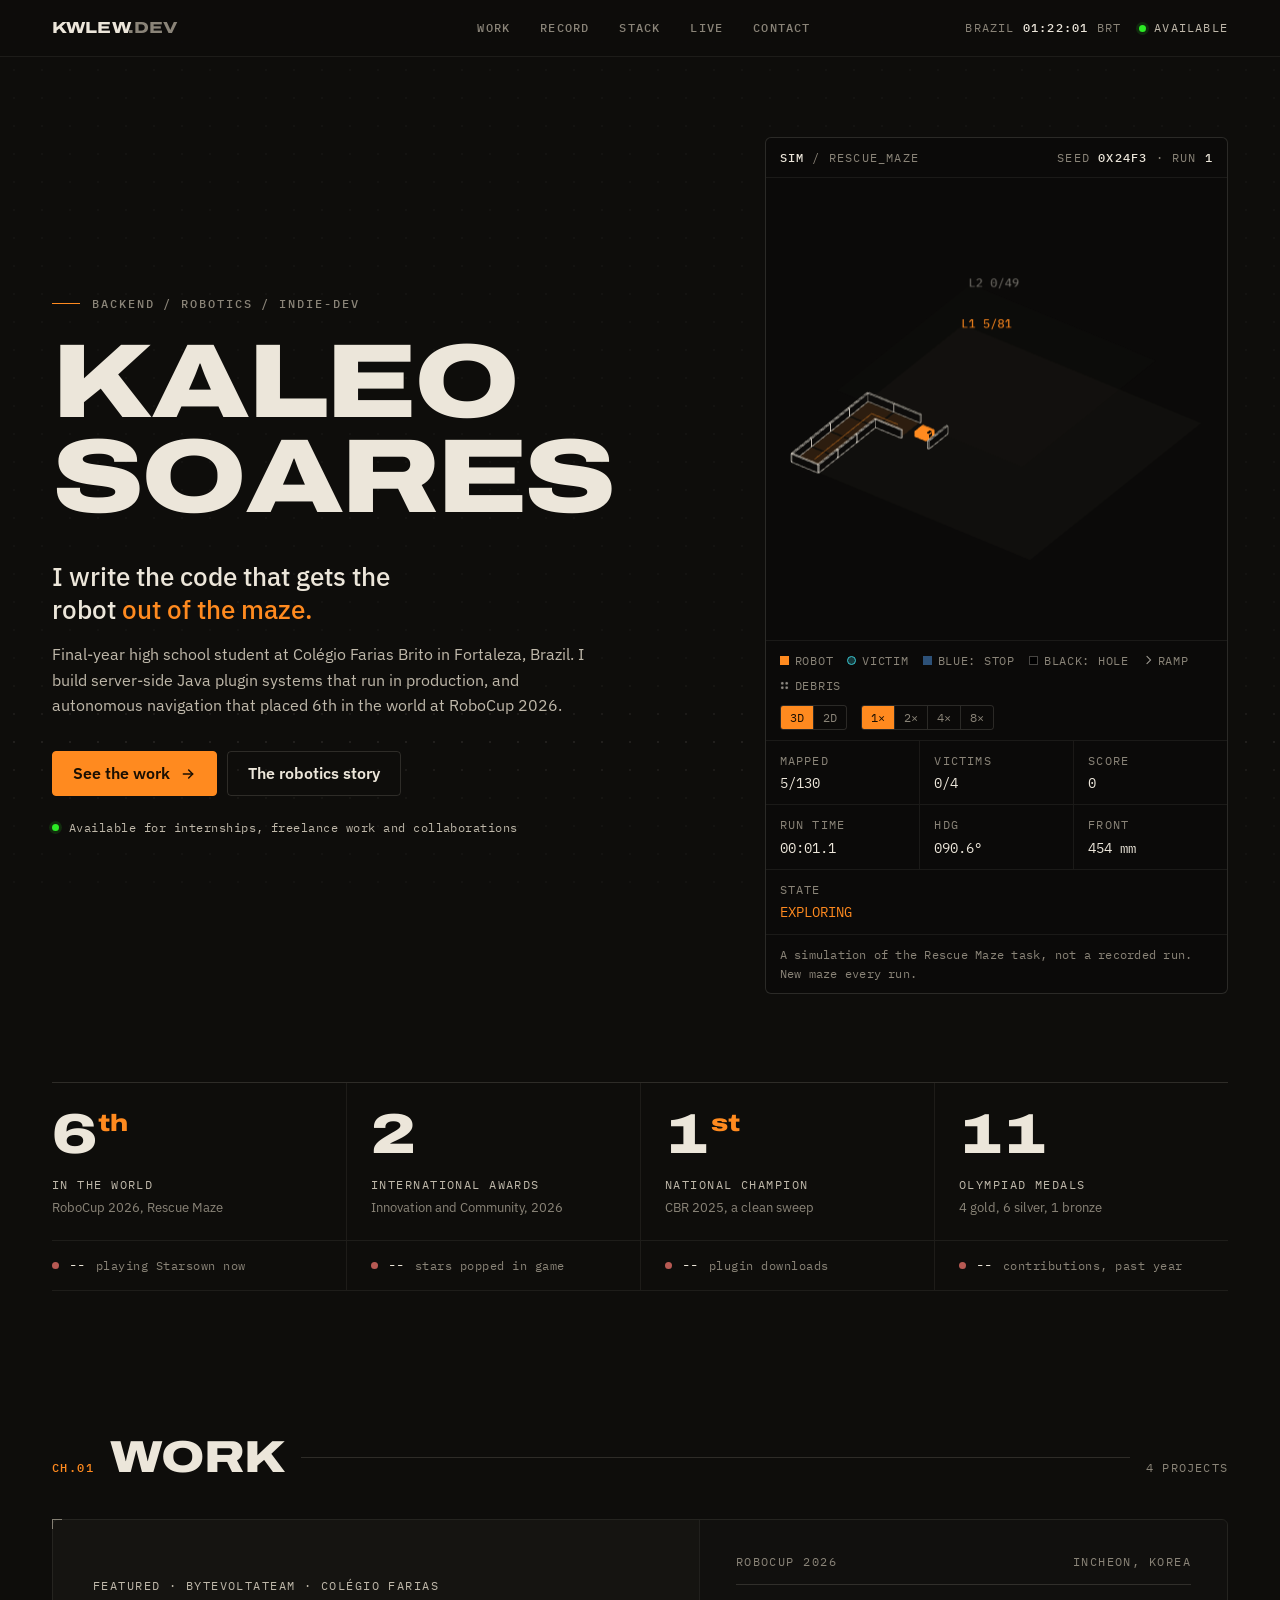
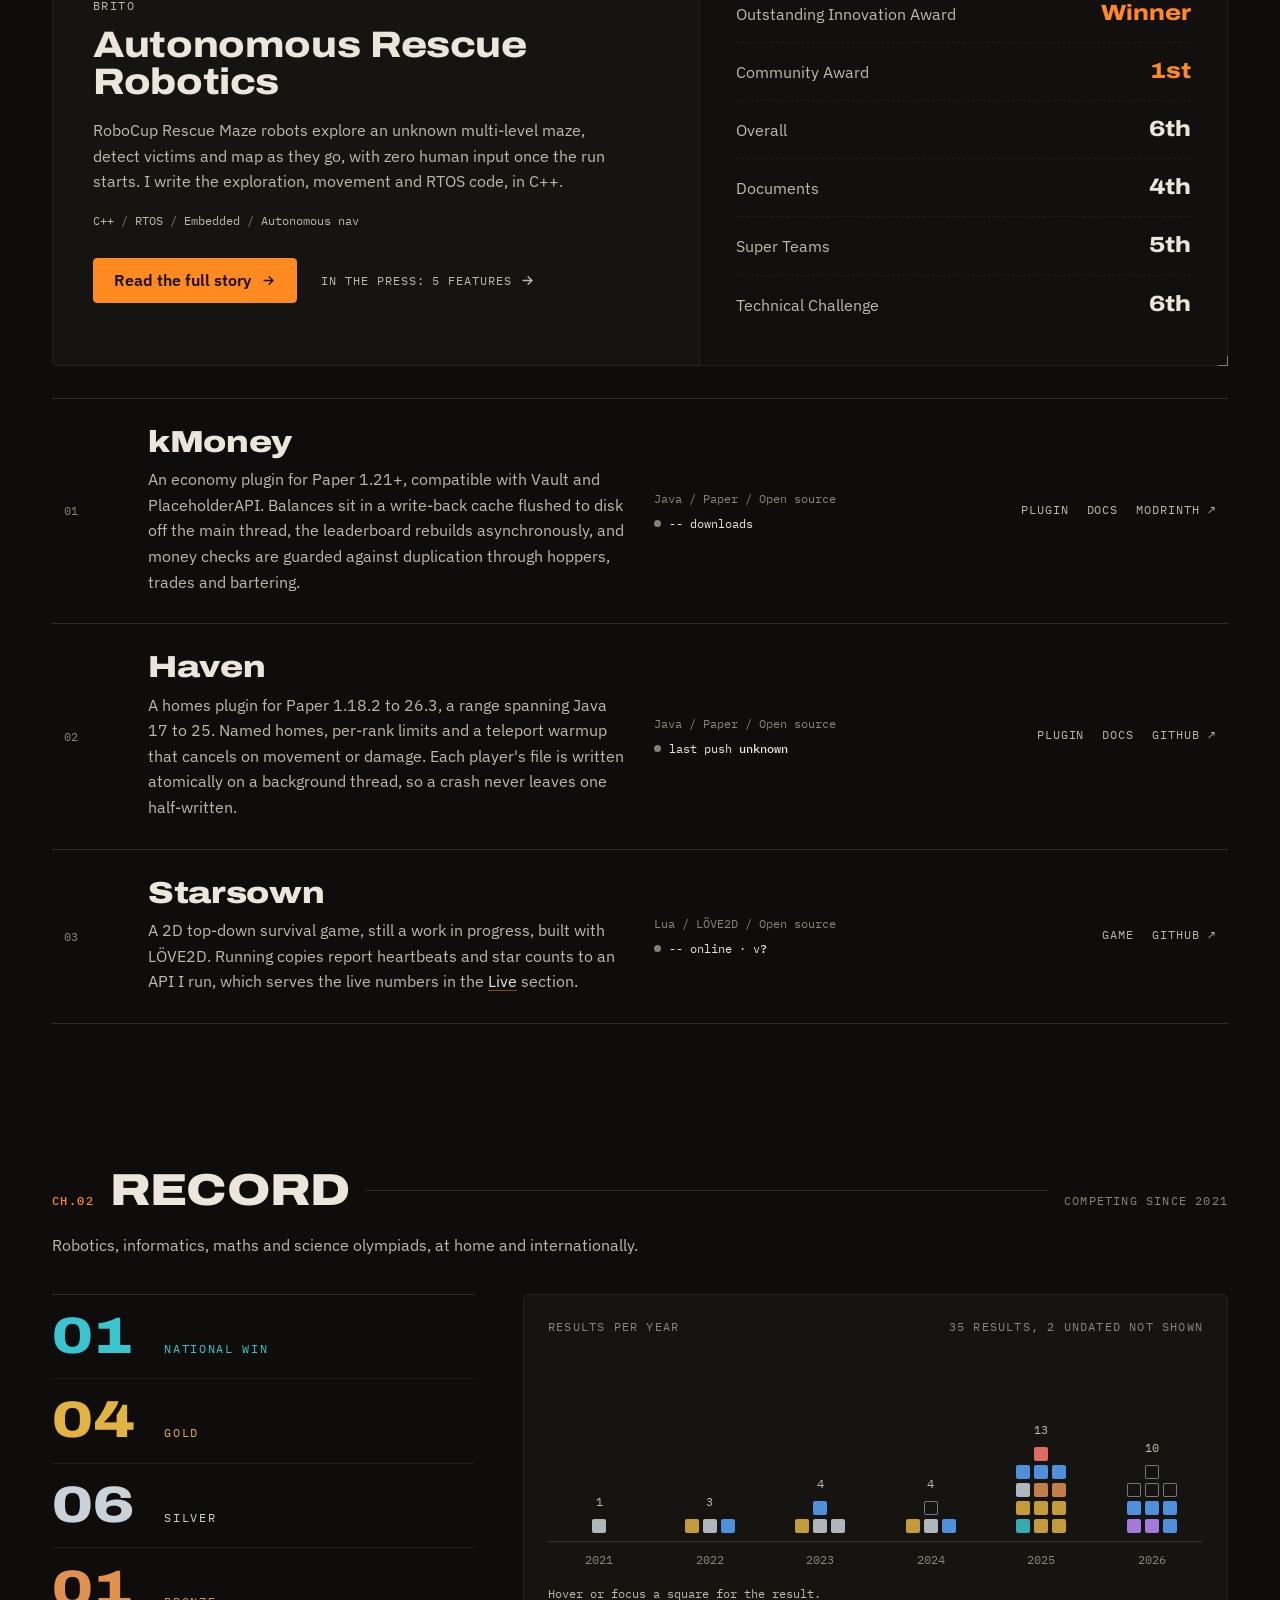
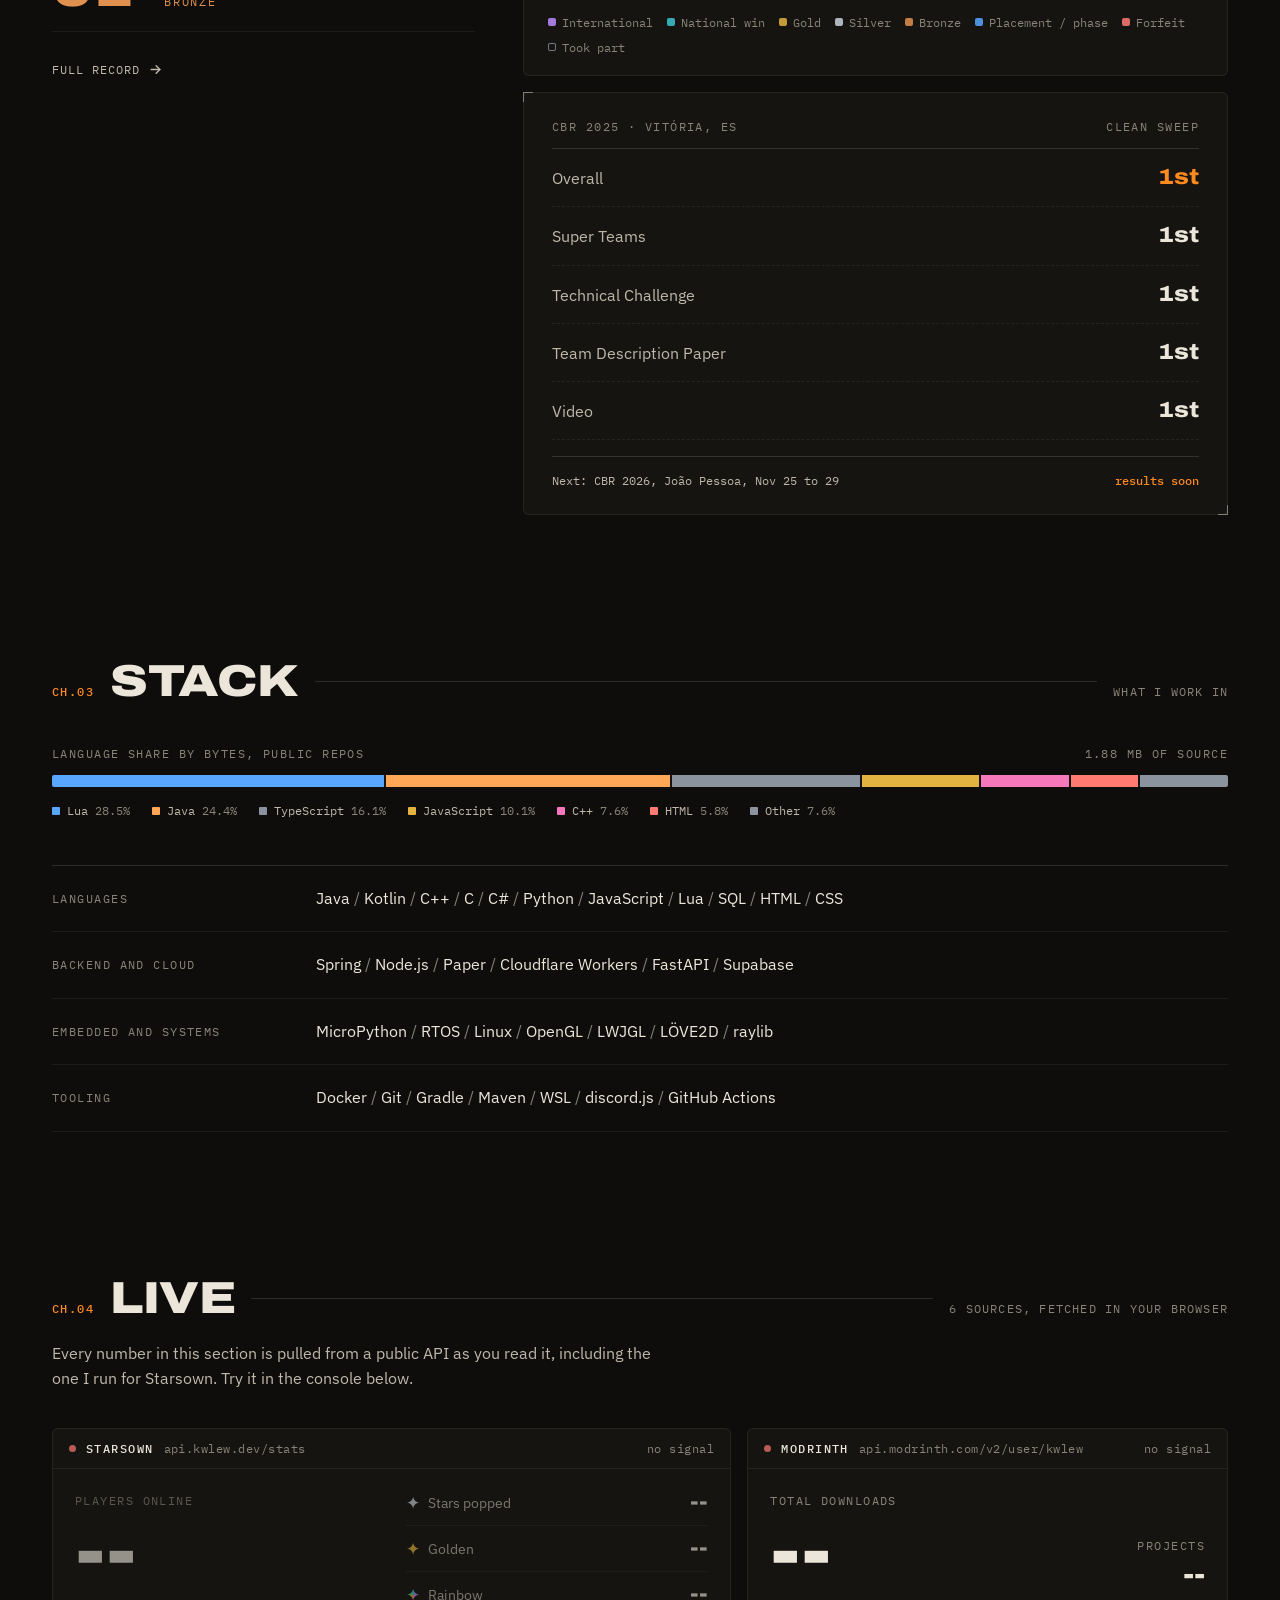
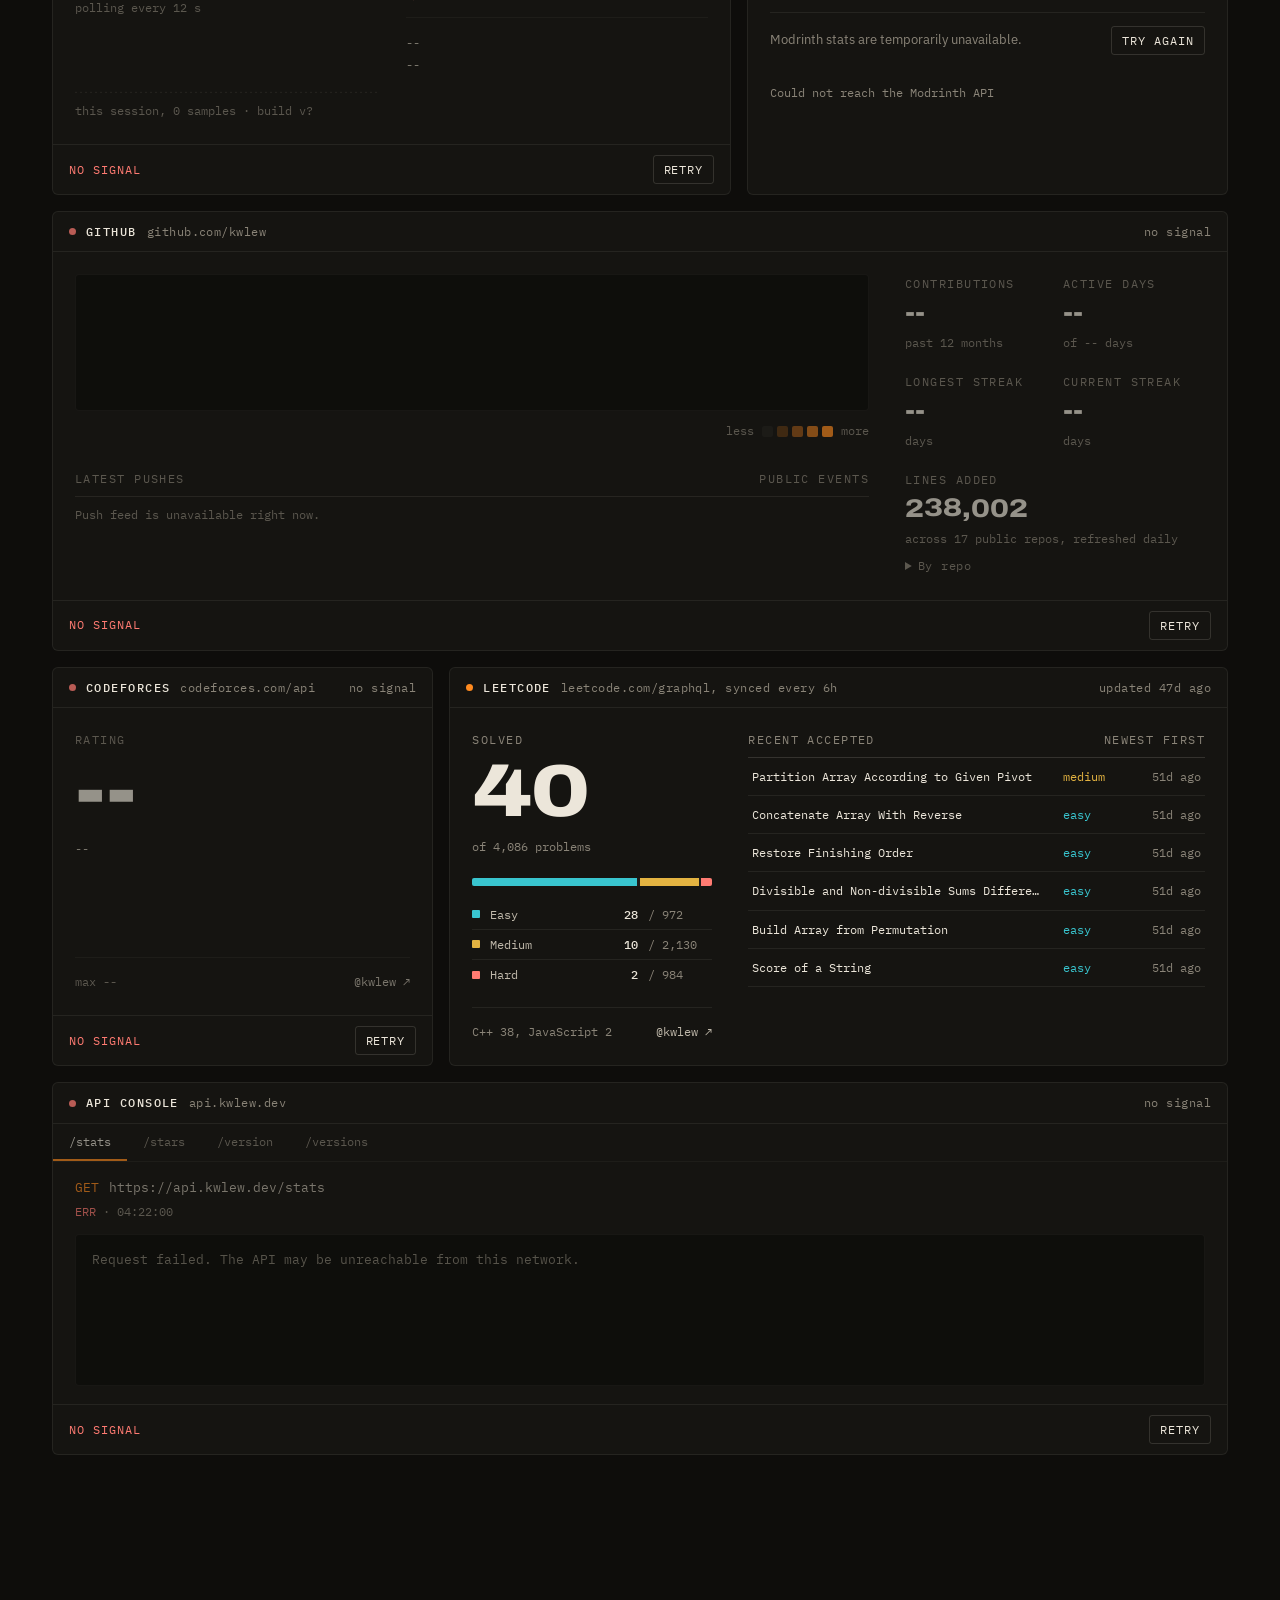
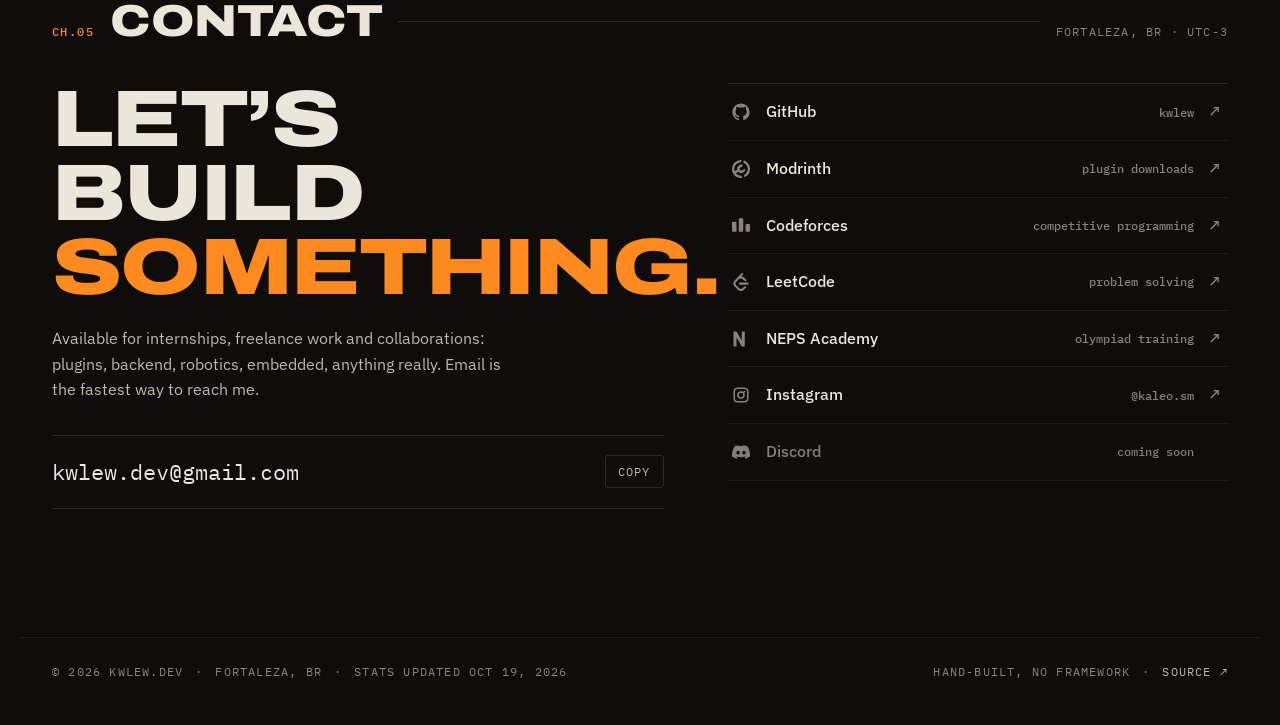
==== commit e4d1080c: "Add comprehensive tests for maze simulation and scoring - Introduced tests for the maze field genera" ====
--- a/index.html
+++ b/index.html
@@ -20,7 +20,7 @@
   <link rel="preconnect" href="https://fonts.googleapis.com">
   <link rel="preconnect" href="https://fonts.gstatic.com" crossorigin>
   <link href="https://fonts.googleapis.com/css2?family=Archivo:wdth,wght@62..125,400..900&family=IBM+Plex+Sans:wght@400;500;600&family=IBM+Plex+Mono:wght@400;500;600&display=swap" rel="stylesheet">
-  <link rel="stylesheet" href="/assets/css/main.css?v=30">
+  <link rel="stylesheet" href="/assets/css/main.css?v=34">
   <script>document.documentElement.classList.add("js");</script>
 </head>
 <body>
@@ -87,25 +87,39 @@
             <span><b>SIM</b> / rescue_maze</span>
             <span>seed <b id="sim-seed">----</b> &middot; run <b id="sim-run">1</b></span>
           </div>
-          <canvas class="sim-canvas" id="sim-canvas" role="img" aria-label="Animated simulation: a robot explores an unknown maze, mapping walls, finding victims, stopping on blue tiles and backing away from black holes, then returns to the start"></canvas>
+          <div class="sim-stage" id="sim-stage">
+            <canvas class="sim-canvas" id="sim-canvas" role="img" aria-label="Animated simulation: a robot explores an unknown two-level maze with time-of-flight sensors, identifies victims and drops rescue kits, climbs a ramp between levels, avoids holes, waits on blue tiles and slows on debris, then returns to the start"></canvas>
+            <canvas class="sim-canvas sim-canvas-3d" id="sim-canvas-3d" hidden aria-hidden="true"></canvas>
+          </div>
           <div class="sim-bar">
             <div class="sim-key" aria-hidden="true">
               <span><i class="k-robot"></i>Robot</span>
               <span><i class="k-victim"></i>Victim</span>
               <span><i class="k-blue"></i>Blue: stop</span>
               <span><i class="k-black"></i>Black: hole</span>
-            </div>
-            <div class="sim-speed" id="sim-speed" role="group" aria-label="Simulation speed">
-              <button type="button" data-speed="1" aria-pressed="true">1&times;</button>
-              <button type="button" data-speed="2" aria-pressed="false">2&times;</button>
-              <button type="button" data-speed="4" aria-pressed="false">4&times;</button>
-              <button type="button" data-speed="8" aria-pressed="false">8&times;</button>
+              <span><i class="k-ramp"></i>Ramp</span>
+              <span><i class="k-debris"></i>Debris</span>
+            </div>
+            <div class="sim-controls">
+              <div class="sim-view" id="sim-view" role="group" aria-label="Sim view" hidden>
+                <button type="button" data-view="3d" aria-pressed="true">3D</button>
+                <button type="button" data-view="2d" aria-pressed="false">2D</button>
+              </div>
+              <div class="sim-speed" id="sim-speed" role="group" aria-label="Simulation speed">
+                <button type="button" data-speed="1" aria-pressed="true">1&times;</button>
+                <button type="button" data-speed="2" aria-pressed="false">2&times;</button>
+                <button type="button" data-speed="4" aria-pressed="false">4&times;</button>
+                <button type="button" data-speed="8" aria-pressed="false">8&times;</button>
+              </div>
             </div>
           </div>
           <dl class="sim-readouts" aria-hidden="true">
-            <div><dt>Mapped</dt><dd id="sim-mapped">0/81</dd></div>
+            <div><dt>Mapped</dt><dd id="sim-mapped">0/130</dd></div>
             <div><dt>Victims</dt><dd id="sim-victims">0/0</dd></div>
+            <div><dt>Score</dt><dd id="sim-score">0</dd></div>
             <div><dt>Run time</dt><dd id="sim-time">00:00.0</dd></div>
+            <div><dt>HDG</dt><dd id="sim-hdg">000.0&deg;</dd></div>
+            <div><dt>Front</dt><dd id="sim-front">--- mm</dd></div>
             <div><dt>State</dt><dd id="sim-state">IDLE</dd></div>
           </dl>
           <figcaption class="sim-note">A simulation of the Rescue Maze task, not a recorded run. New maze every run.</figcaption>
@@ -667,7 +681,7 @@
   <script src="/assets/js/achievements-data.js?v=1"></script>
   <script src="/assets/js/telemetry.js?v=4"></script>
   <script src="/assets/js/modrinth-stats.js?v=2"></script>
-  <script src="/assets/js/maze-sim.js?v=3"></script>
+  <script type="module" src="/assets/js/maze-sim/main.js?v=10"></script>
   <script>
     // Highlight the nav item for whichever section is currently in view.
     // Driven by scroll position rather than IntersectionObserver: the same
--- a/assets/css/main.css
+++ b/assets/css/main.css
@@ -1169,6 +1169,27 @@
   aspect-ratio: 1 / 1;
 }
 
+/* Both views share one square; the 3D canvas is laid over the 2D one. The 2D
+   canvas stays in the layout (just see-through) so the stage keeps its size. */
+.sim-stage {
+  position: relative;
+}
+
+.sim-stage .sim-canvas-3d {
+  position: absolute;
+  inset: 0;
+  height: 100%;
+  aspect-ratio: auto;
+}
+
+.sim-stage .sim-canvas-3d[hidden] {
+  display: none;
+}
+
+.sim-stage[data-view="3d"] #sim-canvas {
+  opacity: 0;
+}
+
 .sim-bar {
   display: flex;
   flex-wrap: wrap;
@@ -1206,7 +1227,17 @@
 .sim-key .k-victim { border-radius: 50%; border: 1.5px solid var(--label-cyan); background: rgba(var(--label-cyan-rgb), 0.25); }
 .sim-key .k-blue   { background: rgba(var(--label-blue-rgb), 0.45); }
 .sim-key .k-black  { background: #000; box-shadow: inset 0 0 0 1px rgba(var(--c-text-rgb), 0.3); }
-
+.sim-key .k-ramp   { width: 6px; height: 6px; margin: 0 1.5px; border-top: 1.5px solid rgba(var(--c-text-rgb), 0.7); border-right: 1.5px solid rgba(var(--c-text-rgb), 0.7); transform: rotate(45deg); }
+.sim-key .k-debris { background: radial-gradient(circle, rgba(var(--c-text-rgb), 0.6) 1px, transparent 1.5px) 0 0 / 4.5px 4.5px; }
+
+.sim-controls {
+  display: flex;
+  flex-wrap: wrap;
+  align-items: center;
+  gap: 10px 14px;
+}
+
+.sim-view,
 .sim-speed {
   display: inline-flex;
   overflow: hidden;
@@ -1214,10 +1245,12 @@
   border: 1px solid var(--c-border);
 }
 
+.sim-view[hidden],
 .sim-speed[hidden] {
   display: none;
 }
 
+.sim-view button,
 .sim-speed button {
   padding: 4px 9px;
   border: 0;
@@ -1230,14 +1263,17 @@
   transition: color var(--t-fast), background-color var(--t-fast);
 }
 
+.sim-view button + button,
 .sim-speed button + button {
   border-left: 1px solid var(--c-border);
 }
 
+.sim-view button:hover,
 .sim-speed button:hover {
   color: var(--c-text);
 }
 
+.sim-view button[aria-pressed="true"],
 .sim-speed button[aria-pressed="true"] {
   background: var(--c-accent);
   color: var(--c-accent-ink);
@@ -1245,7 +1281,7 @@
 
 .sim-readouts {
   display: grid;
-  grid-template-columns: repeat(4, minmax(0, 1fr));
+  grid-template-columns: repeat(3, minmax(0, 1fr));
   border-top: 1px solid var(--c-border-hair);
 }
 
@@ -1256,6 +1292,21 @@
 
 .sim-readouts > div + div {
   border-left: 1px solid var(--c-border-hair);
+}
+
+/* Seven readouts on a three-column grid: three, three, then the state across
+   the full width. Each row after the first gets a top rule; the first cell of
+   a row has no left rule. */
+.sim-readouts > div:nth-child(3n+1) {
+  border-left: none;
+}
+
+.sim-readouts > div:nth-child(n+4) {
+  border-top: 1px solid var(--c-border-hair);
+}
+
+.sim-readouts > div:nth-child(7) {
+  grid-column: 1 / -1;
 }
 
 .sim-readouts dt {
@@ -3836,18 +3887,6 @@
     justify-content: center;
   }
 
-  .sim-readouts {
-    grid-template-columns: repeat(2, minmax(0, 1fr));
-  }
-
-  .sim-readouts > div:nth-child(3) {
-    border-left: none;
-  }
-
-  .sim-readouts > div:nth-child(n+3) {
-    border-top: 1px solid var(--c-border-hair);
-  }
-
   .figures {
     margin-top: 64px;
   }
